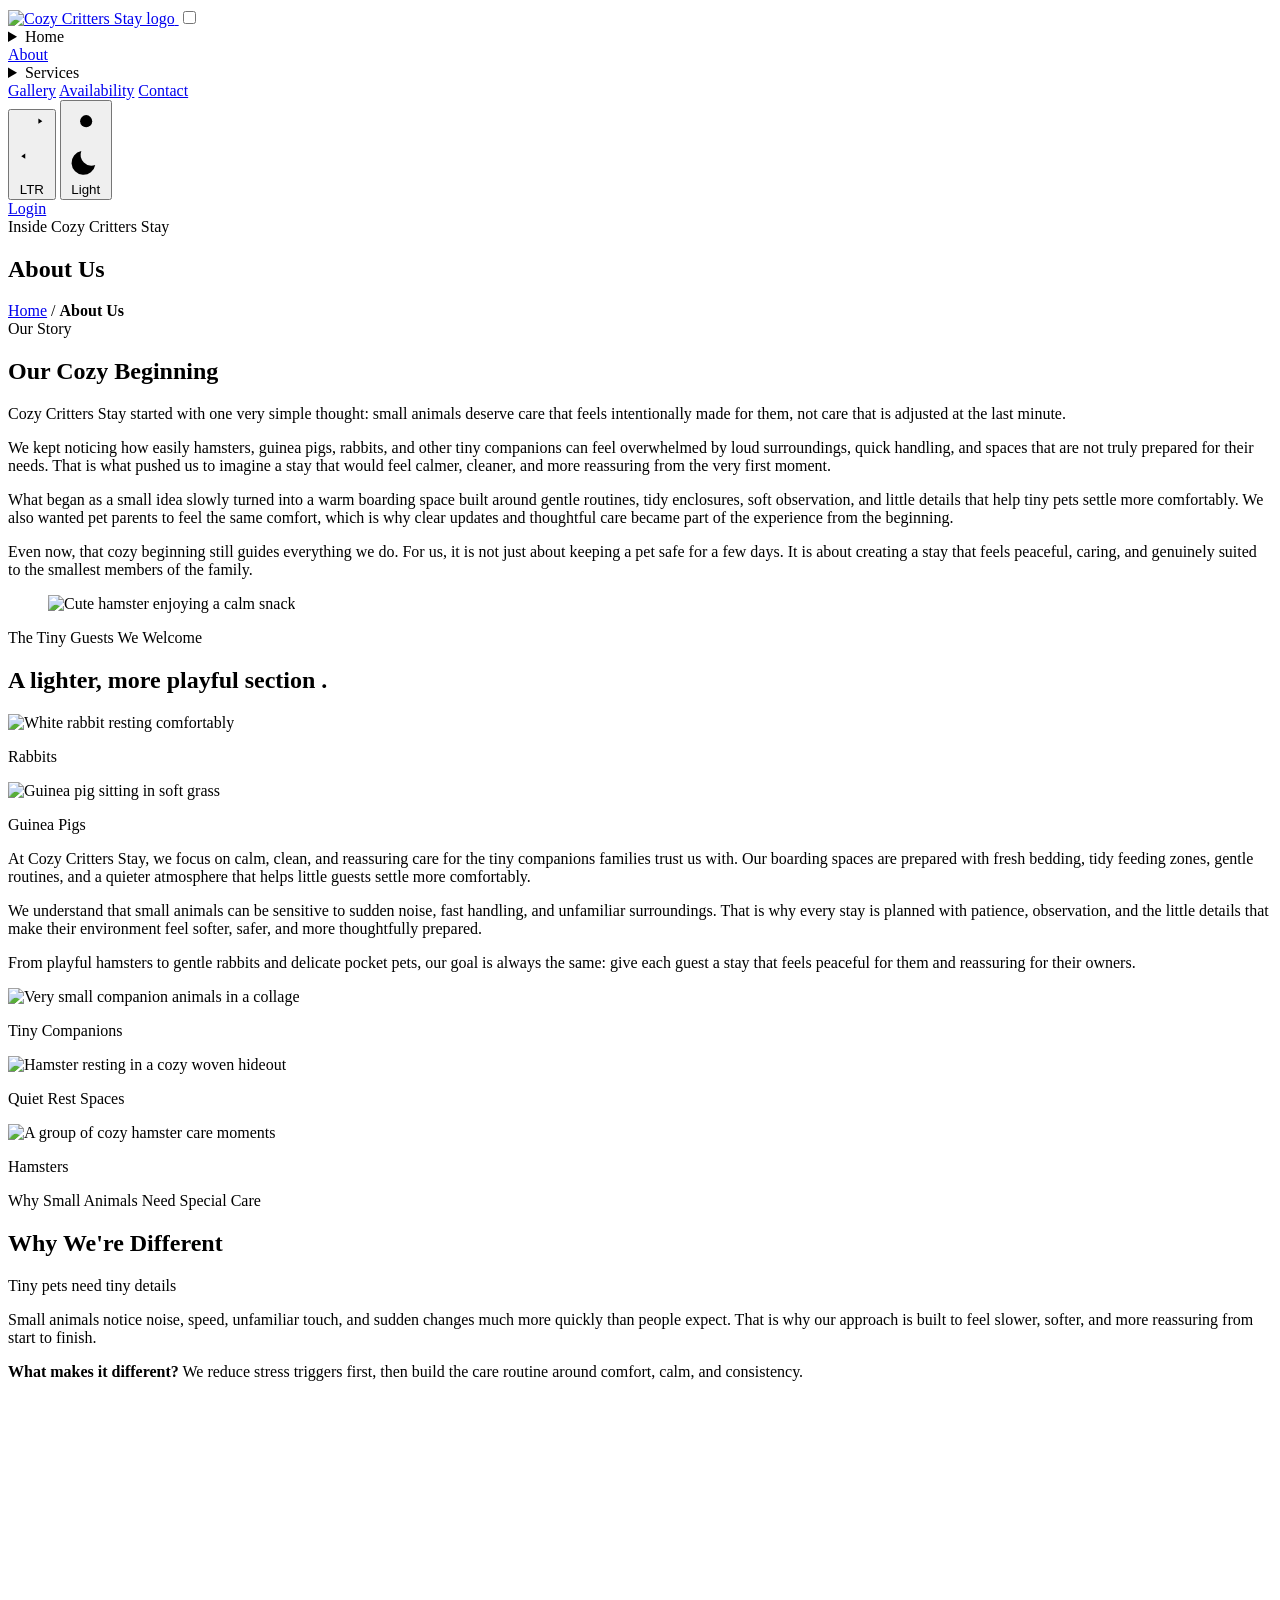
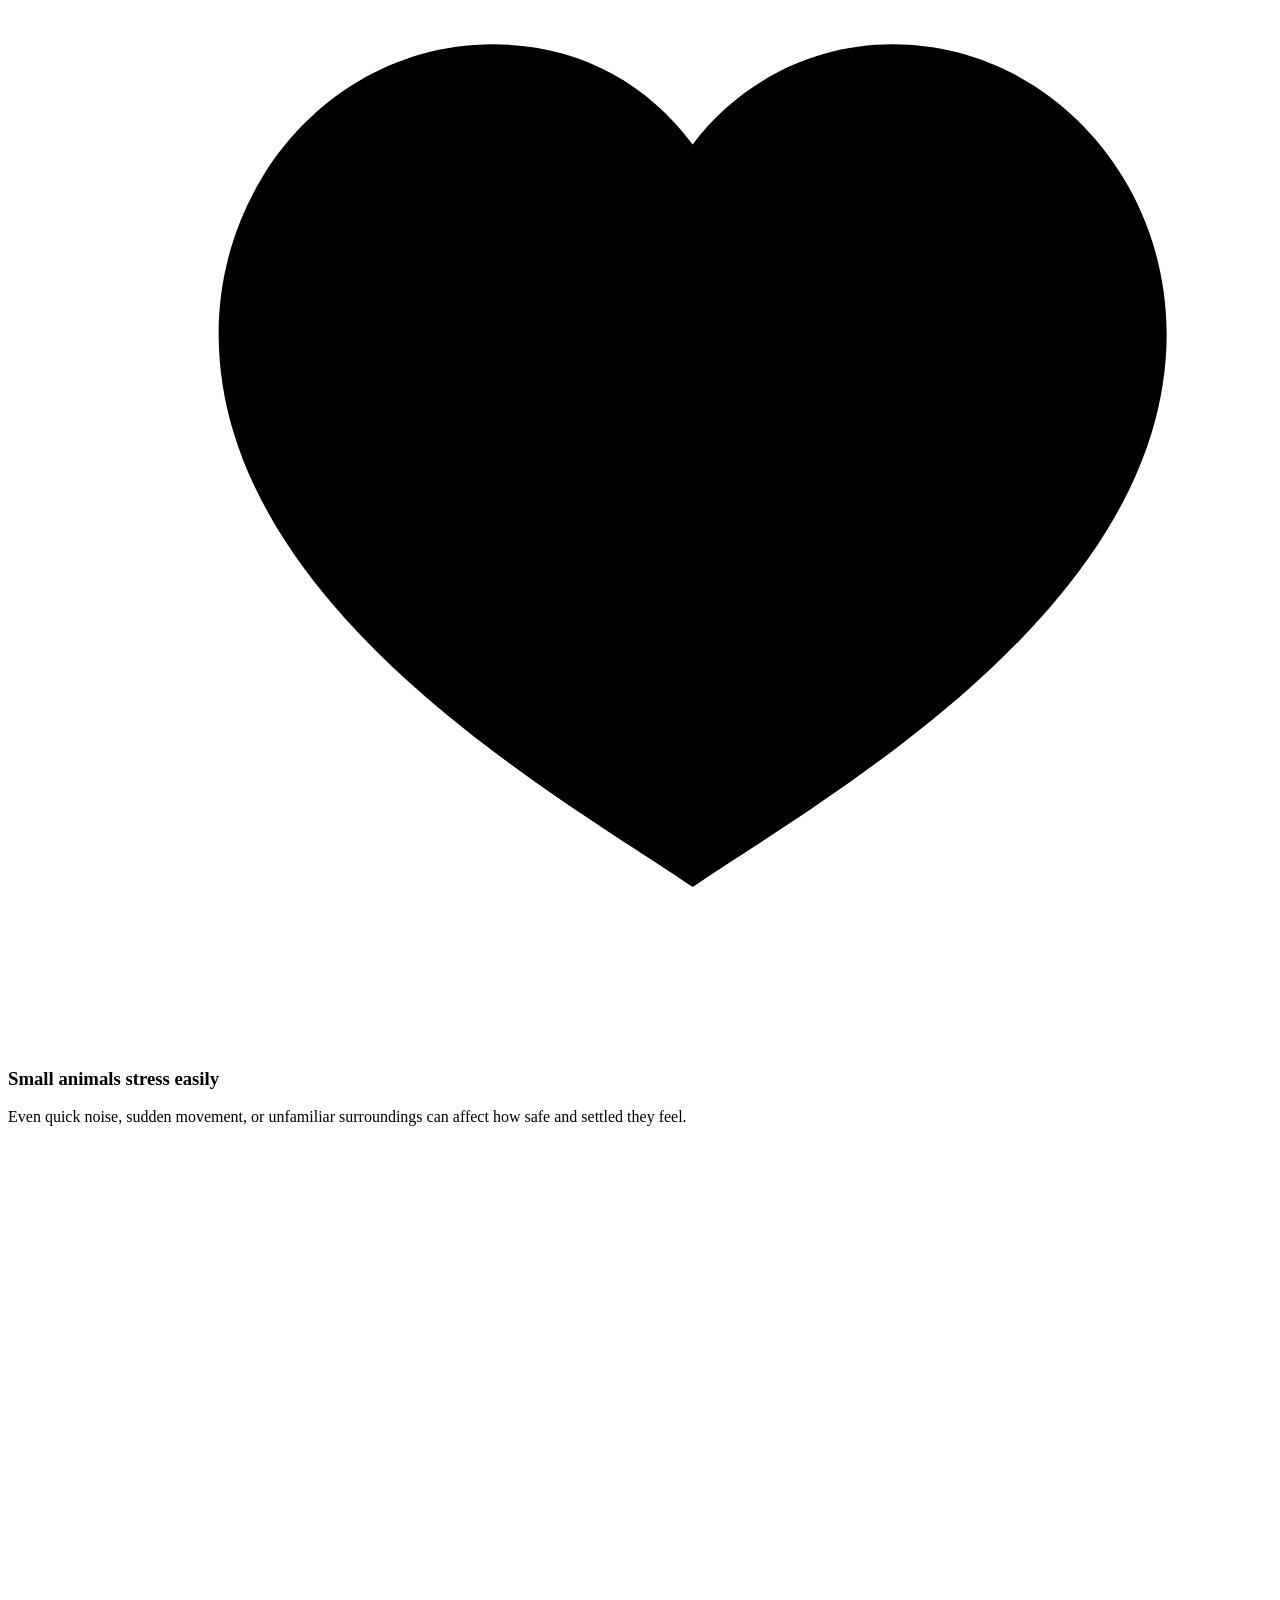
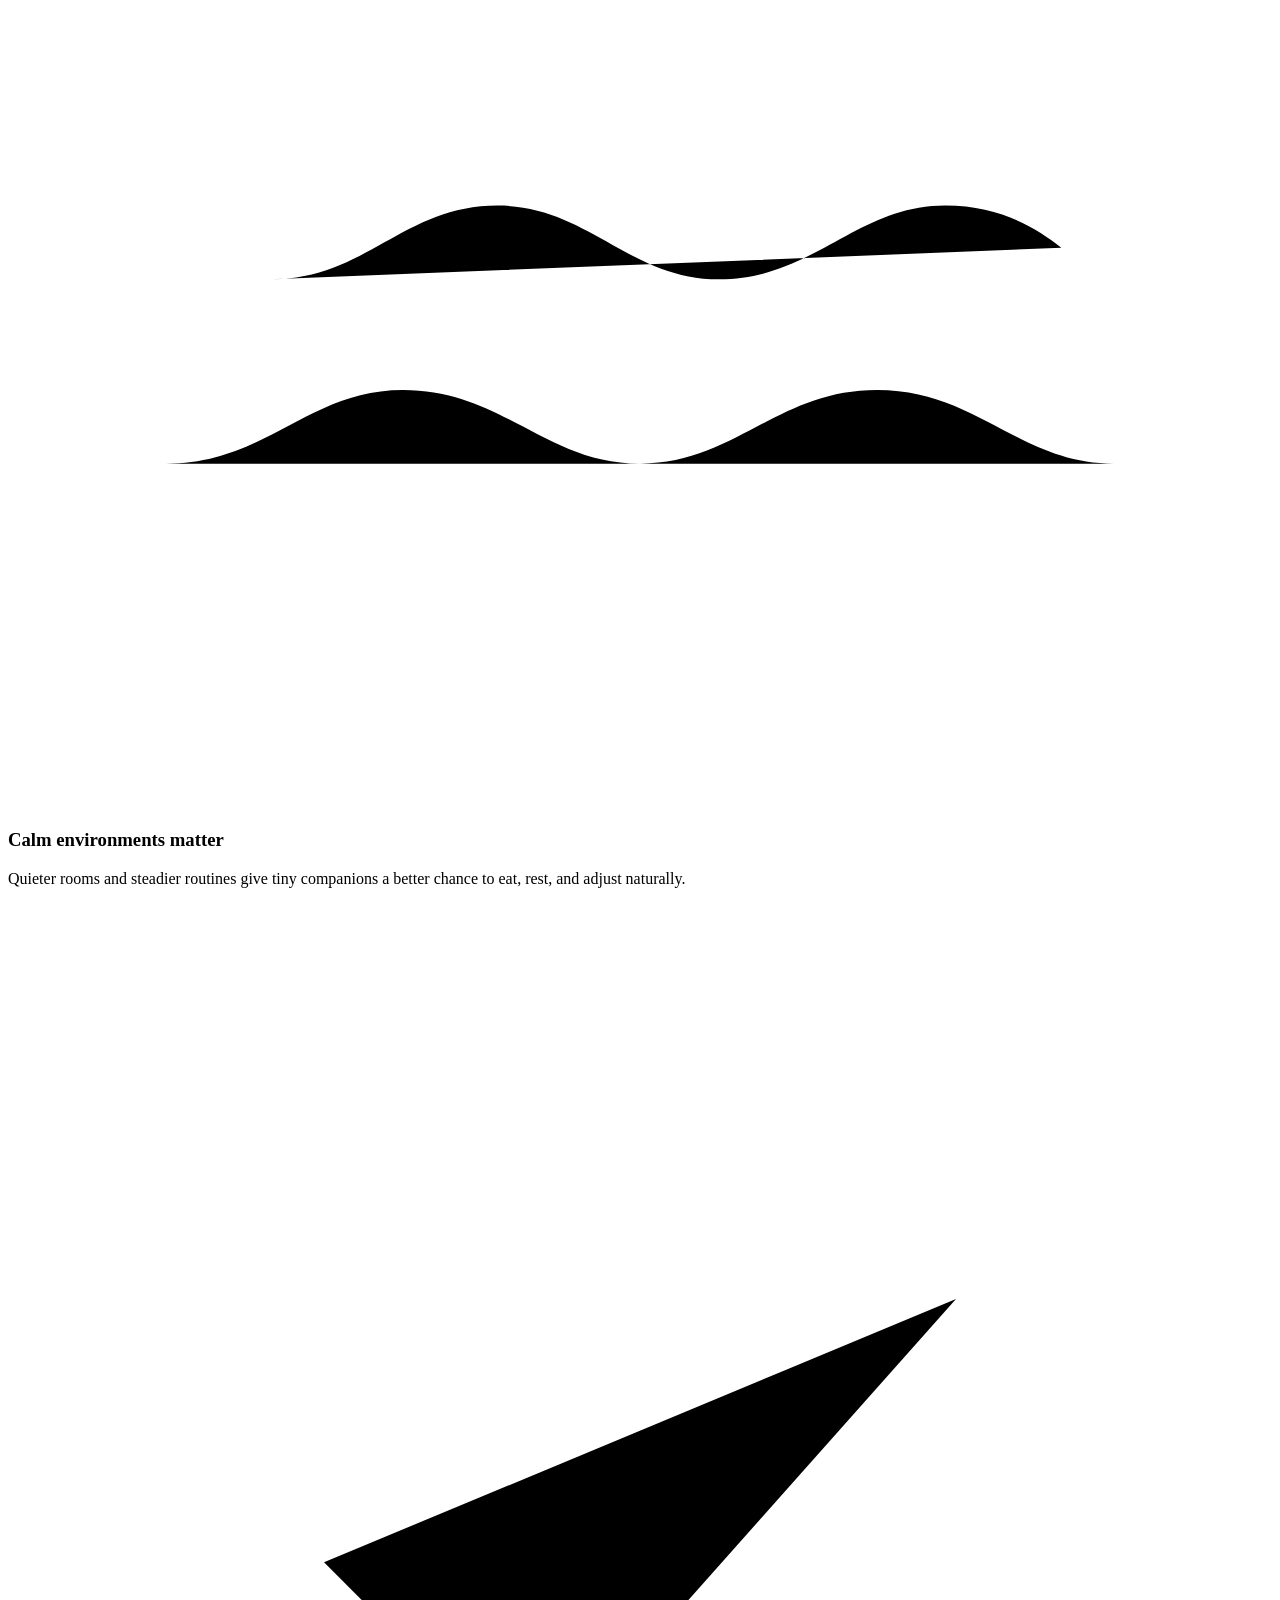
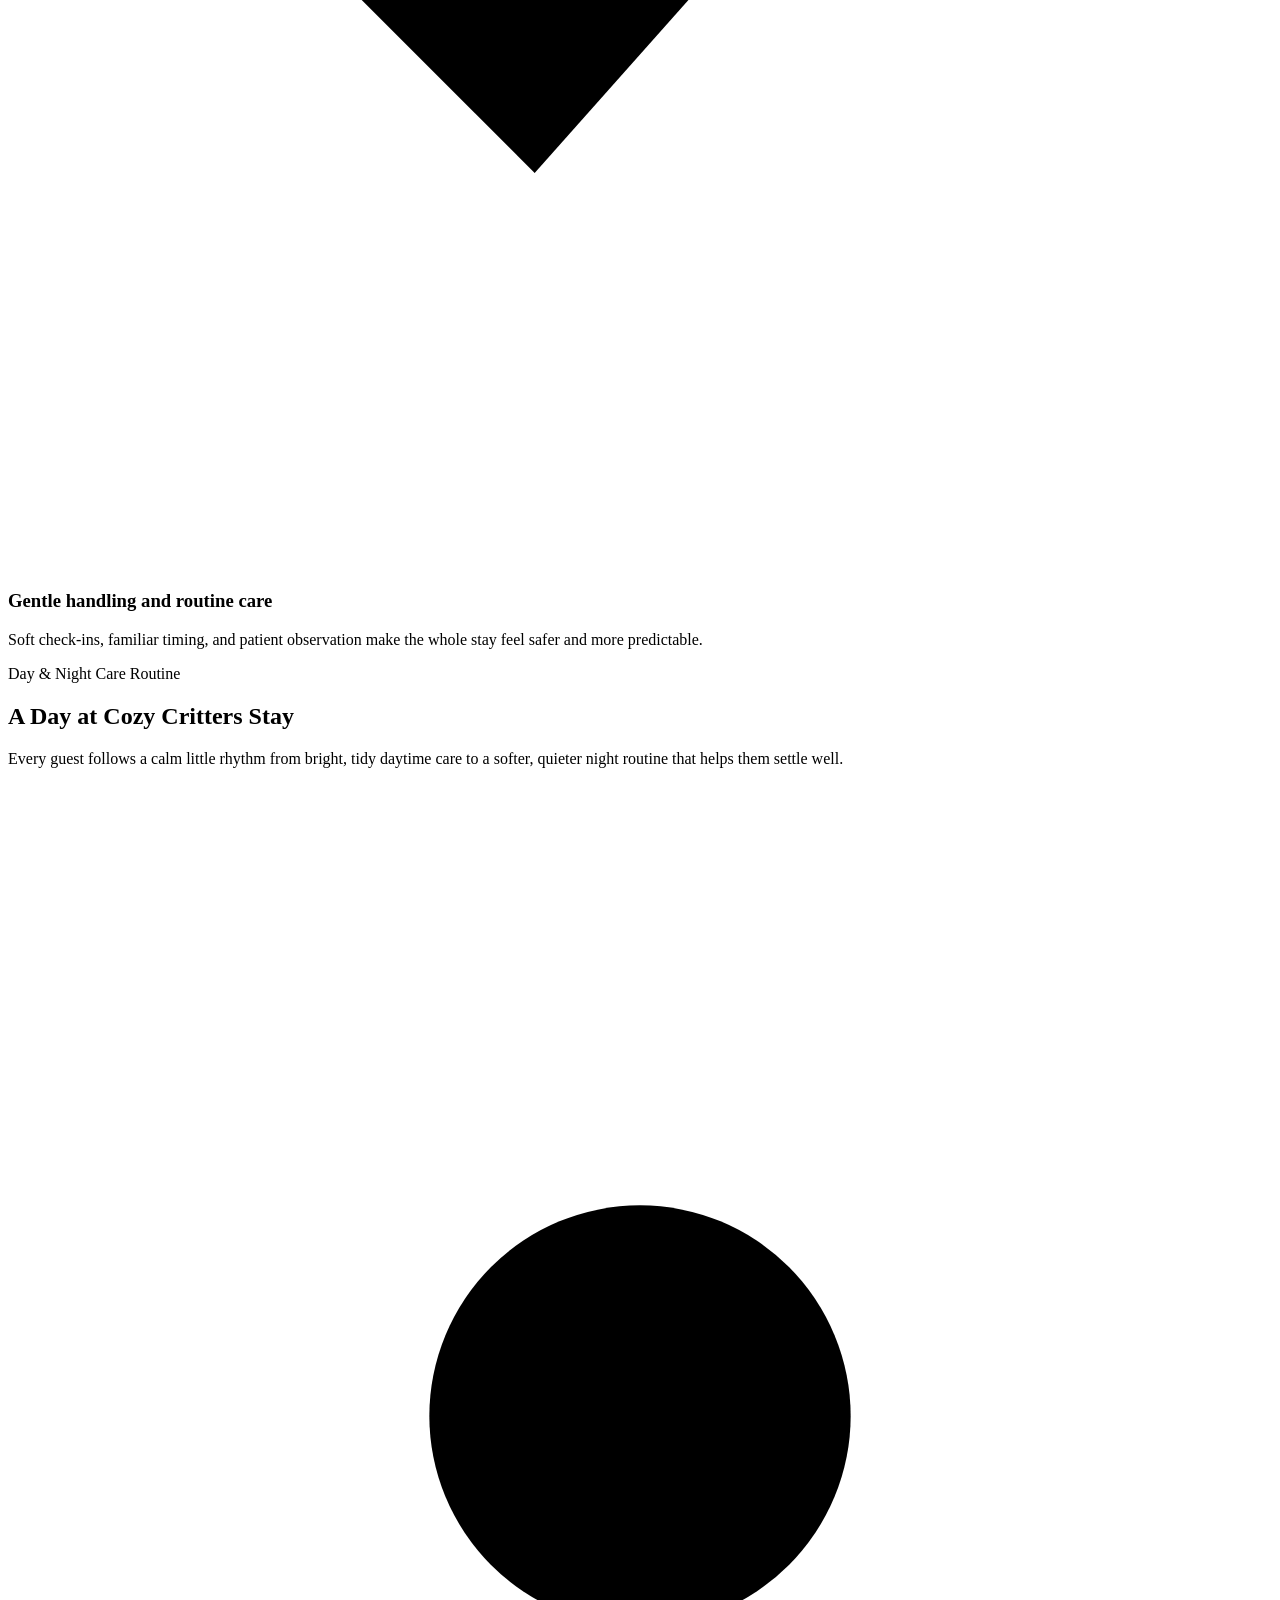
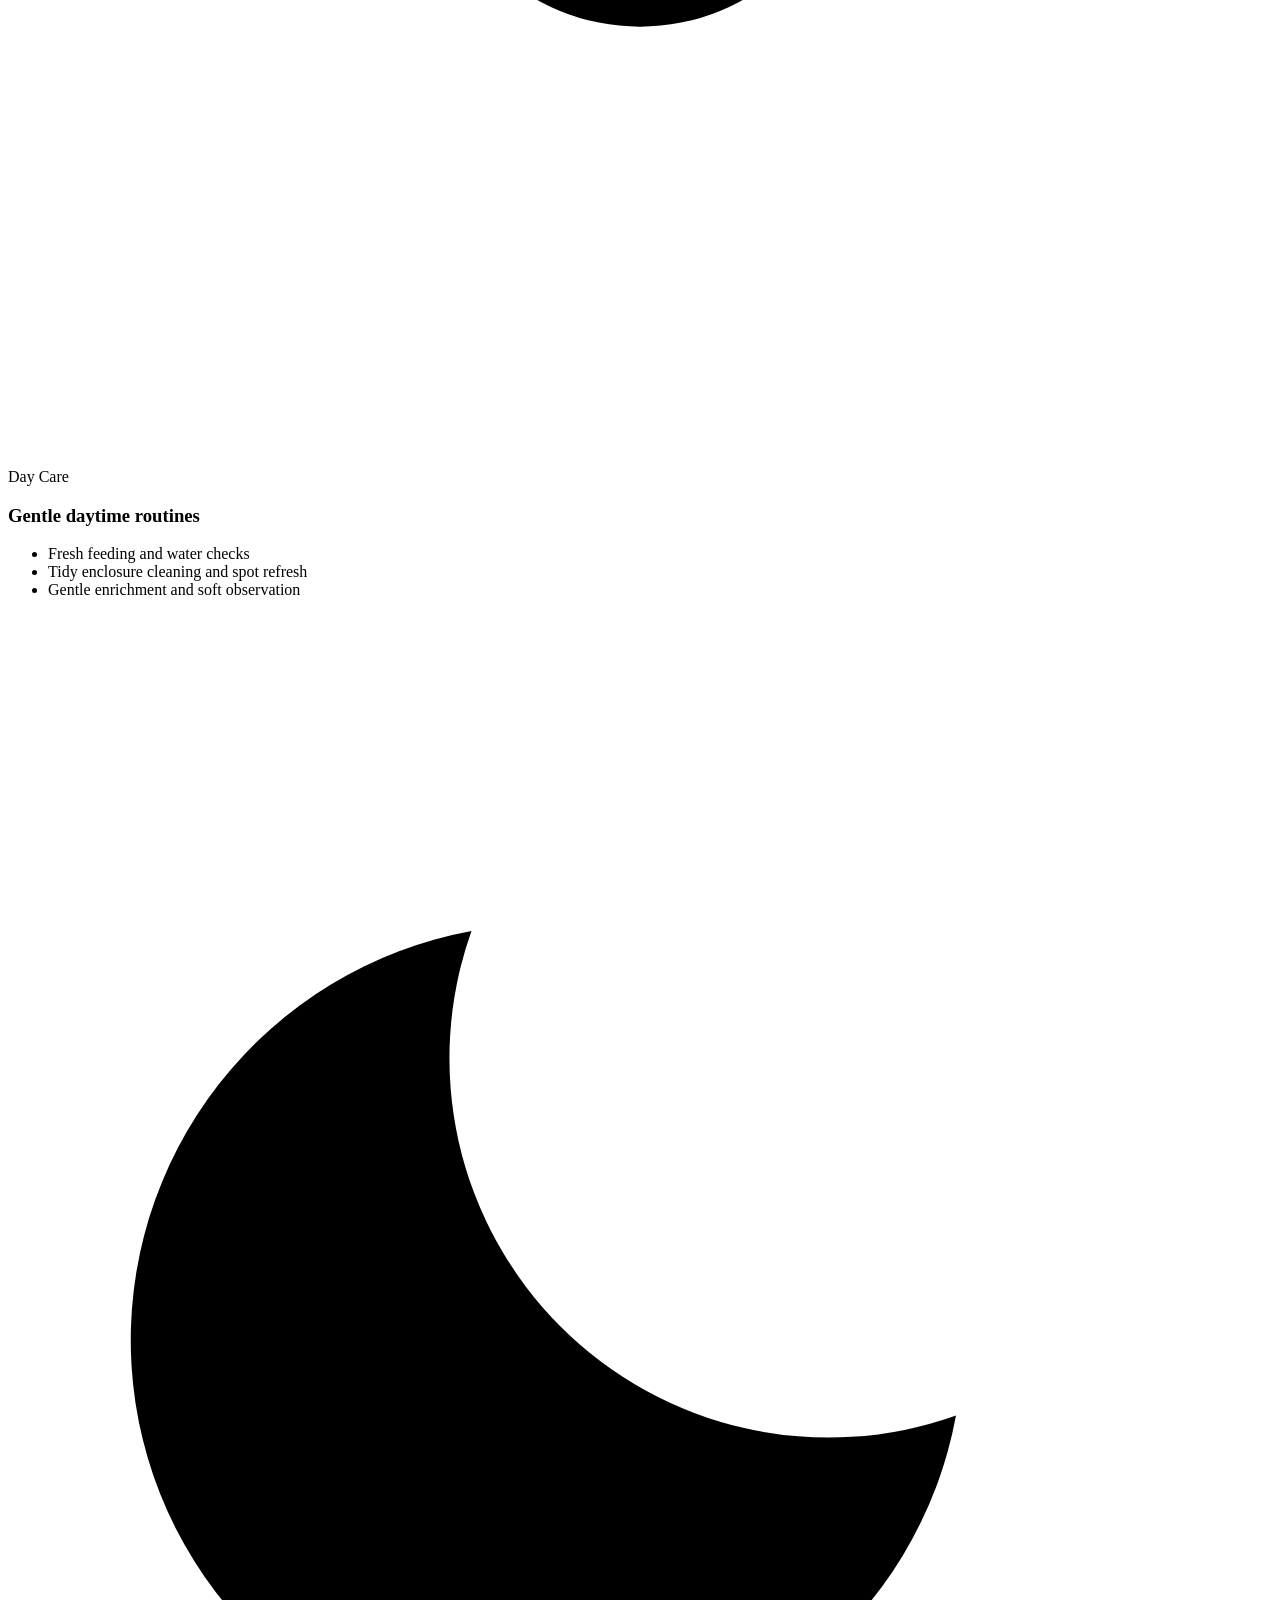
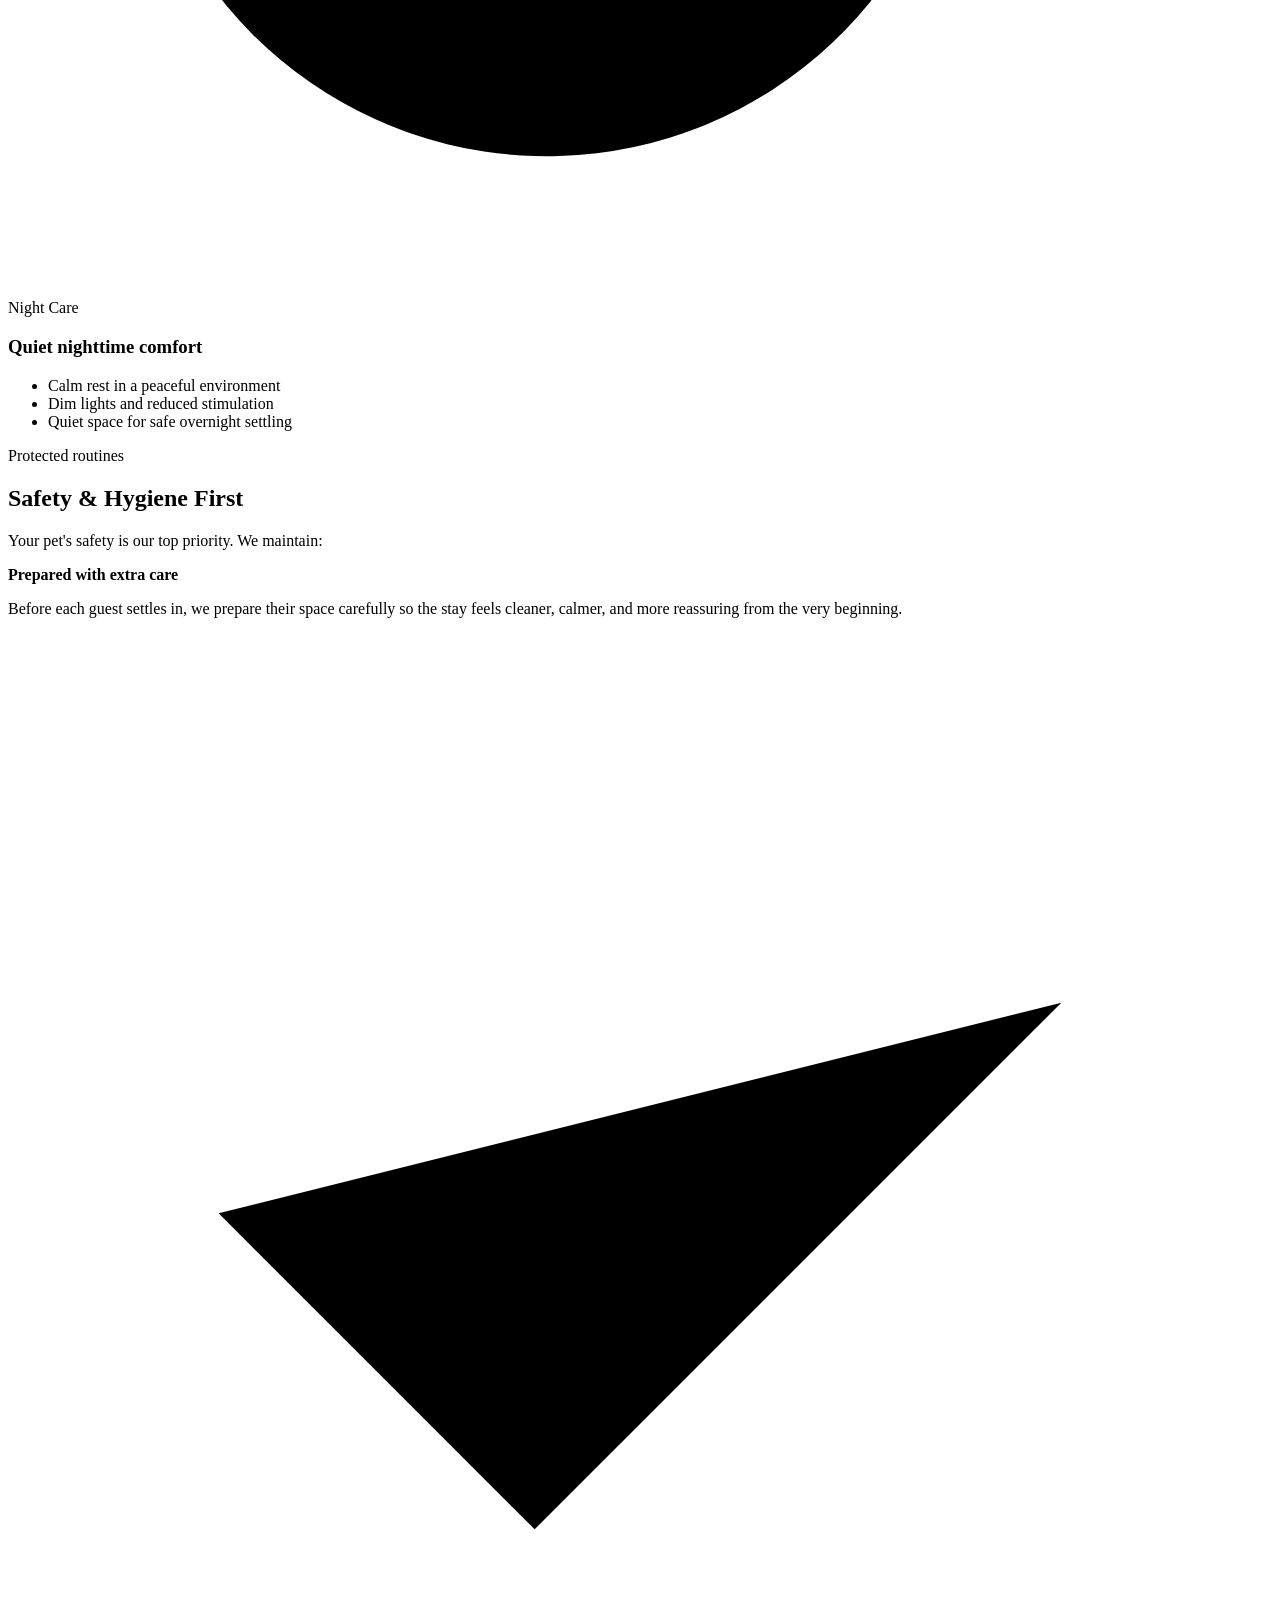
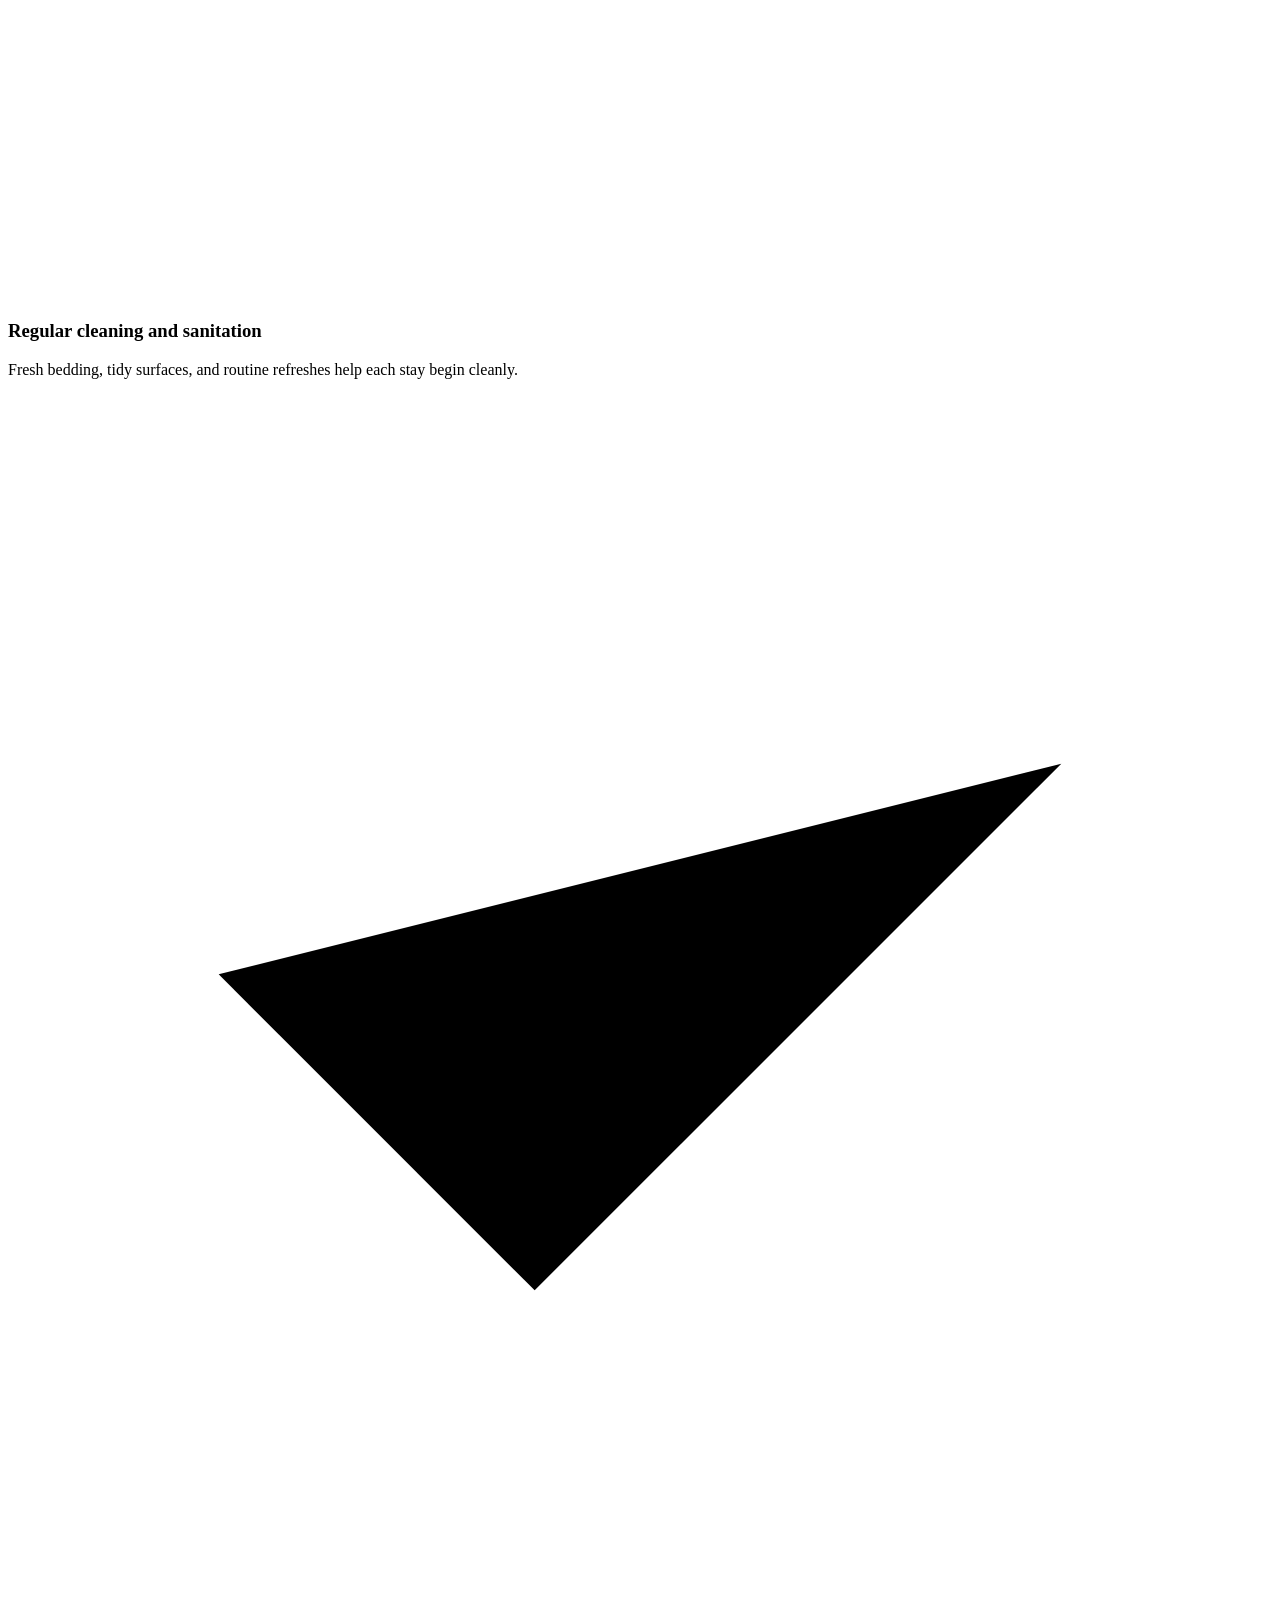
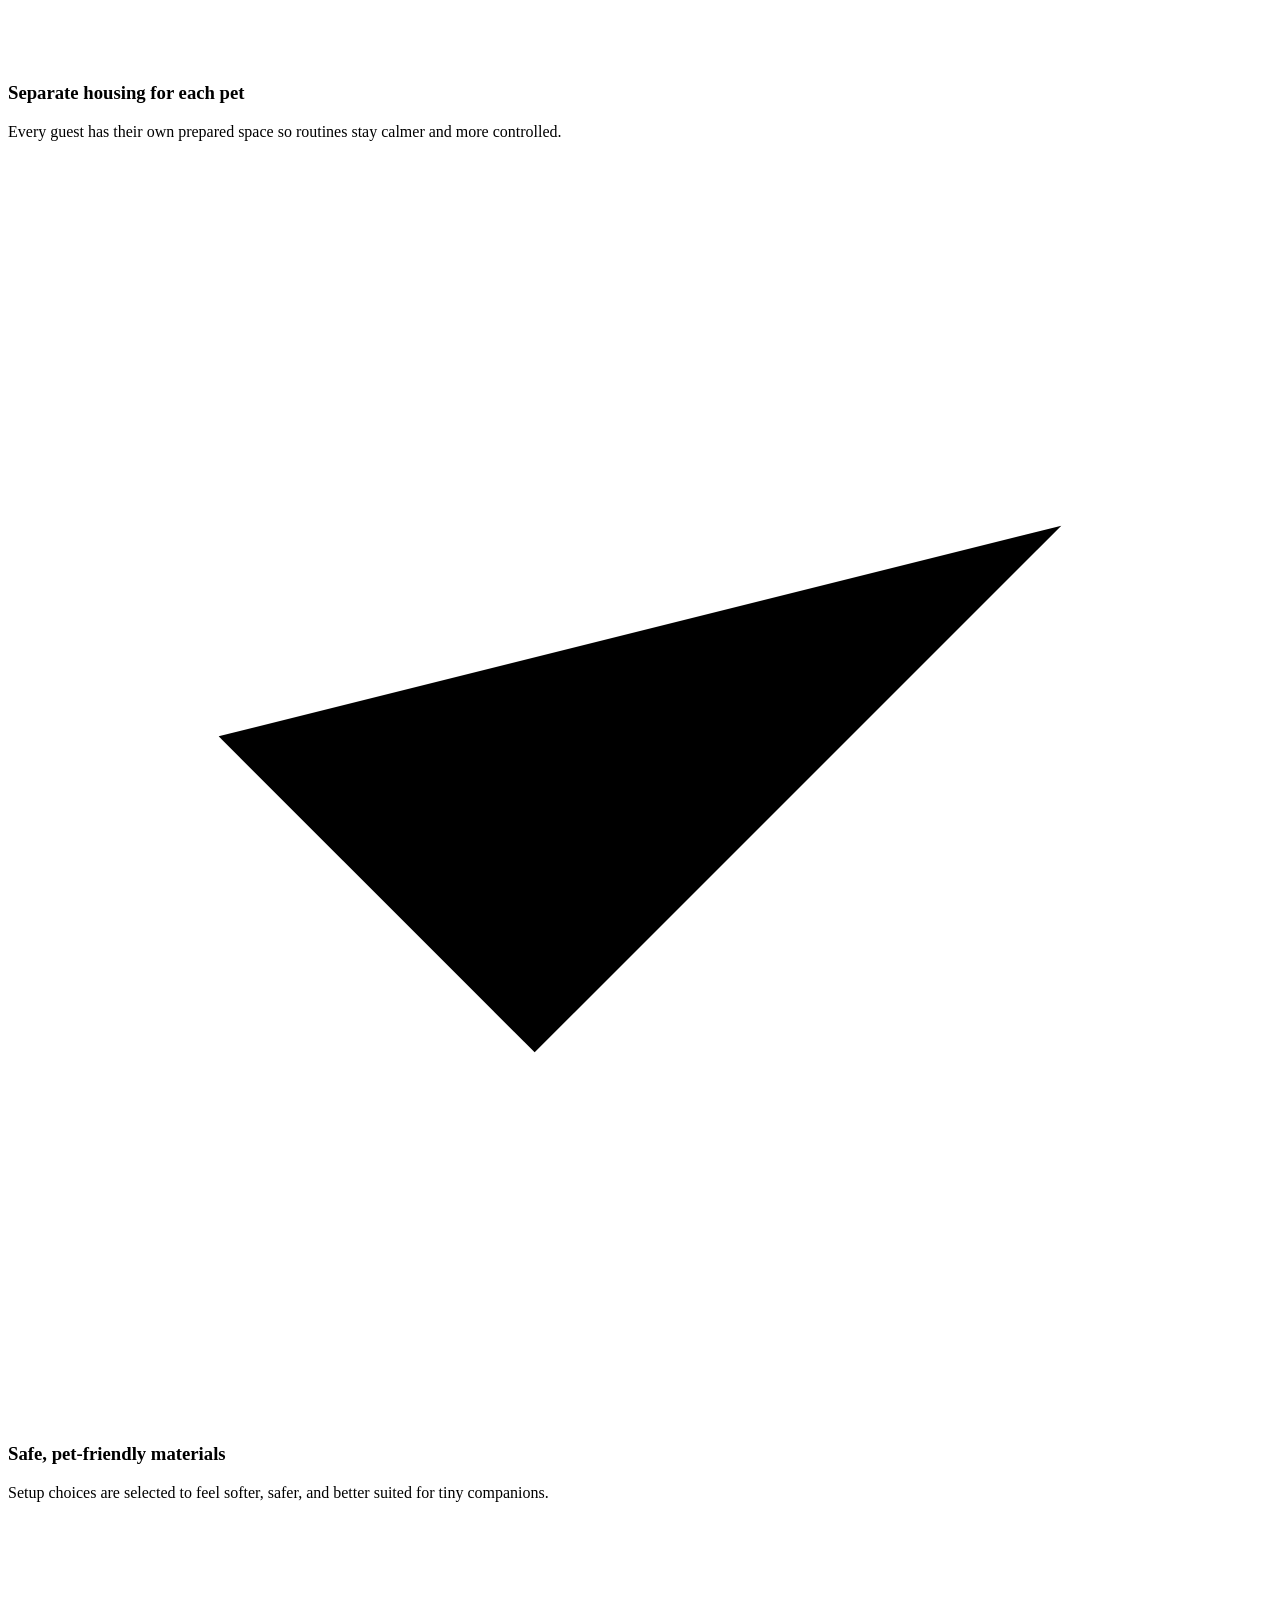
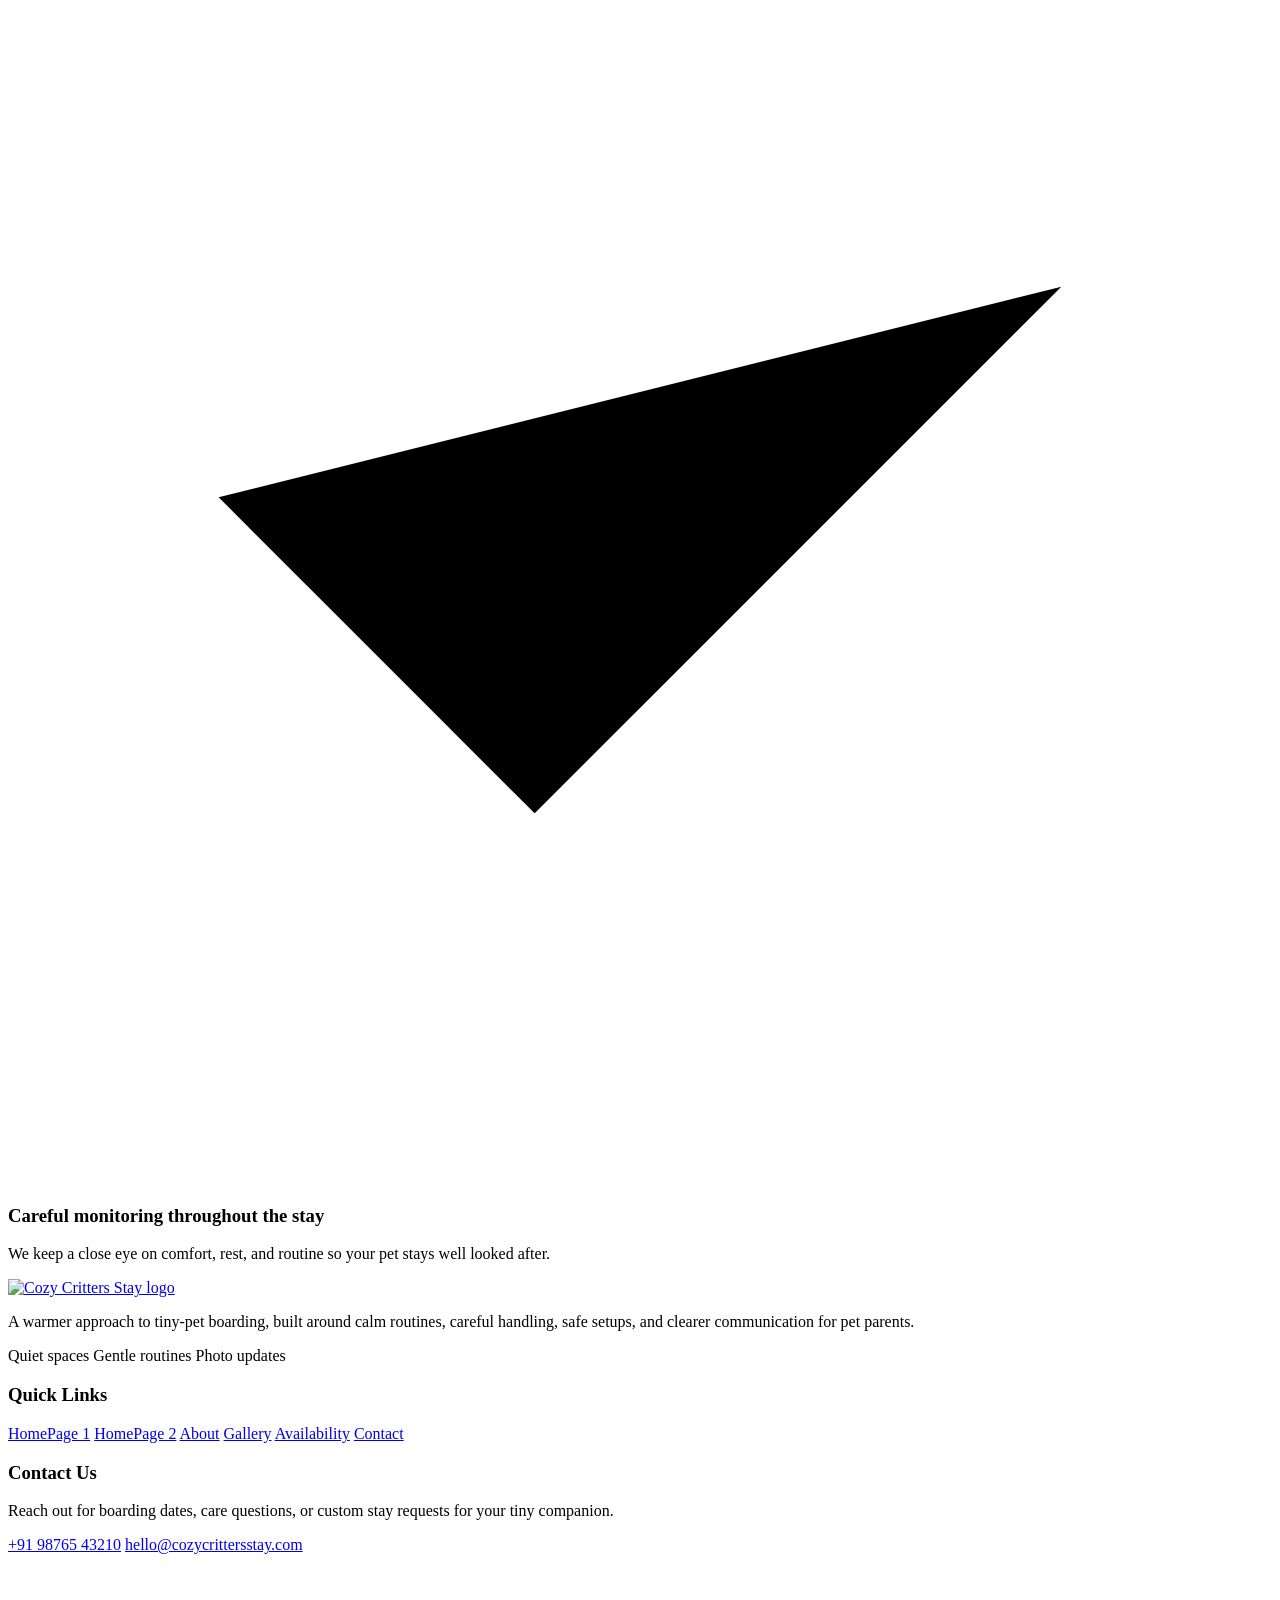
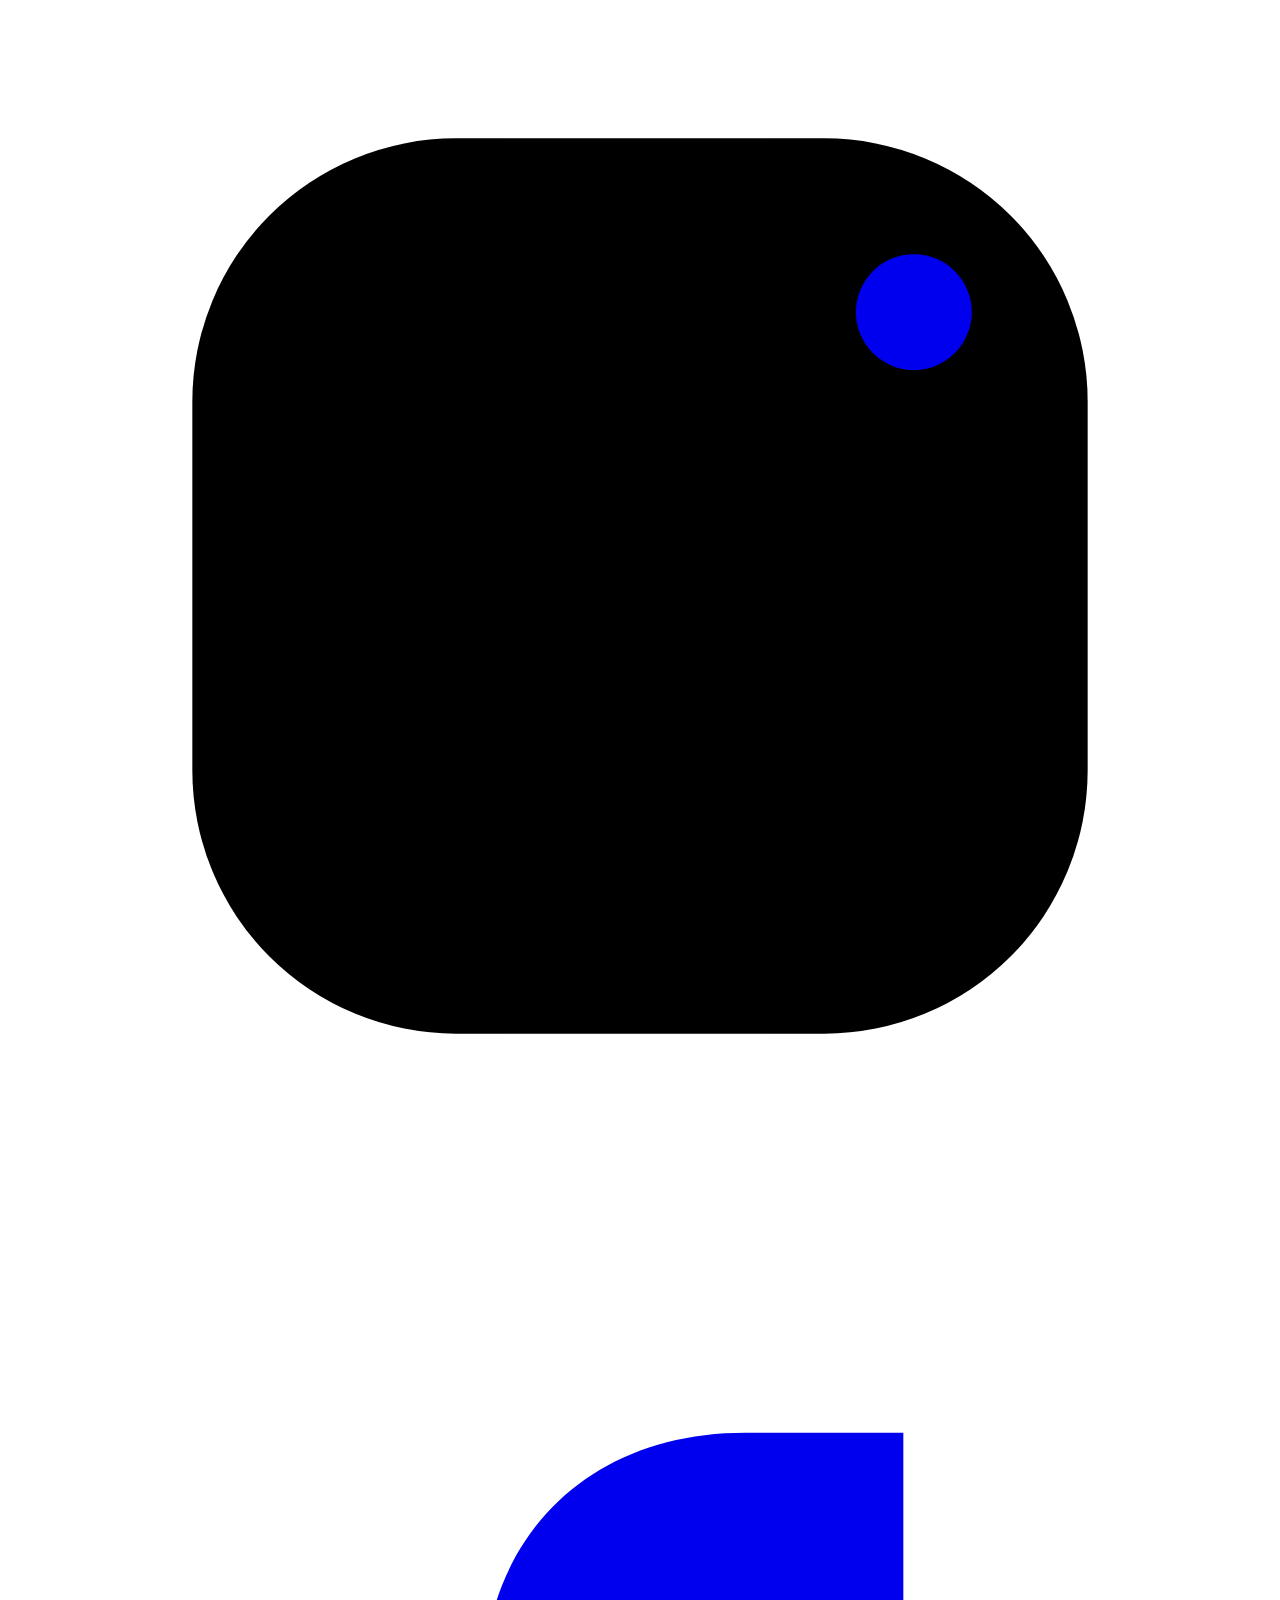
==== about.html @ 06bfa4cb "Add files via upload" ====
<!DOCTYPE html>
<html lang="en" dir="ltr">
<head>
  <meta charset="UTF-8">
  <meta name="viewport" content="width=device-width, initial-scale=1.0">
  <title>Cozy Critters Stay | About Us</title>
  <meta
    name="description"
    content="Learn the story, care philosophy, routines, and gentle standards behind Cozy Critters Stay for hamsters and small animals."
  >
  <link rel="preconnect" href="https://fonts.googleapis.com">
  <link rel="preconnect" href="https://fonts.gstatic.com" crossorigin>
  <link
    href="https://fonts.googleapis.com/css2?family=Fredoka:wght@400;500;600&family=DM+Serif+Display:ital@0;1&display=swap"
    rel="stylesheet"
  >
  <script src="js/mode-bootstrap.js"></script>
  <link rel="stylesheet" href="css/style.css">
  <link rel="icon" type="image/png" href="image/logo.png">
  <link rel="apple-touch-icon" href="image/logo.png">
</head>
<body class="about-page">
  <header class="hero-shell about-shell" id="about-top">
    <nav class="navbar">
      <a class="brand" href="index.html" aria-label="Cozy Critters Stay home">
        <span class="brand-mark">
          <img src="image/logo.png" alt="Cozy Critters Stay logo">
        </span>
        <span class="brand-copy"></span>
      </a>

      <input type="checkbox" id="menu-toggle" class="menu-toggle">
      <label for="menu-toggle" class="menu-button" aria-label="Open navigation menu">
        <span></span>
        <span></span>
        <span></span>
      </label>

      <div class="nav-links">
        <div class="nav-main">
          <details class="nav-dropdown">
            <summary>Home</summary>
            <div class="dropdown-menu">
              <a href="index.html">HomePage 1</a>
              <a href="home-2.html">HomePage 2</a>
            </div>
          </details>

          <a href="about.html" class="active" aria-current="page">About</a>
          <details class="nav-dropdown">
            <summary>Services</summary>
            <div class="dropdown-menu">
              <a href="suites.html">Suites</a>
              <a href="boarding-services.html#boarding-services">Boarding Services</a>
              <a href="daily-care.html">Daily Care</a>
              <a href="feeding-cleaning.html">Feeding &amp; Cleaning</a>
            </div>
          </details>
          <a href="gallery.html">Gallery</a>
          <a href="avalabilty.html">Availability</a>
          <a href="contact.html">Contact</a>
        </div>

        <div class="nav-tools">
          <div class="nav-preferences" aria-label="Display settings">
            <button class="nav-mode-button" type="button" data-mode-toggle="dir" aria-pressed="false">
              <span class="nav-mode-icon nav-mode-icon--default" aria-hidden="true">
                <svg viewBox="0 0 24 24" focusable="false">
                  <path d="M4 7h10"></path>
                  <path d="M4 12h7"></path>
                  <path d="M4 17h14"></path>
                  <path d="M17 5l3 2-3 2"></path>
                </svg>
              </span>
              <span class="nav-mode-icon nav-mode-icon--active" aria-hidden="true">
                <svg viewBox="0 0 24 24" focusable="false">
                  <path d="M10 7h10"></path>
                  <path d="M13 12h7"></path>
                  <path d="M6 17h14"></path>
                  <path d="M7 5L4 7l3 2"></path>
                </svg>
              </span>
              <span class="sr-only nav-mode-value">LTR</span>
            </button>
            <button class="nav-mode-button" type="button" data-mode-toggle="theme" aria-pressed="false">
              <span class="nav-mode-icon nav-mode-icon--default" aria-hidden="true">
                <svg viewBox="0 0 24 24" focusable="false">
                  <circle cx="12" cy="12" r="4"></circle>
                  <path d="M12 2.5v2.5"></path>
                  <path d="M12 19v2.5"></path>
                  <path d="M4.9 4.9l1.8 1.8"></path>
                  <path d="M17.3 17.3l1.8 1.8"></path>
                  <path d="M2.5 12H5"></path>
                  <path d="M19 12h2.5"></path>
                  <path d="M4.9 19.1l1.8-1.8"></path>
                  <path d="M17.3 6.7l1.8-1.8"></path>
                </svg>
              </span>
              <span class="nav-mode-icon nav-mode-icon--active" aria-hidden="true">
                <svg viewBox="0 0 24 24" focusable="false">
                  <path fill="currentColor" stroke="none" d="M18 15.2A7.2 7.2 0 0 1 8.8 6a7.9 7.9 0 1 0 9.2 9.2Z"></path>
                </svg>
              </span>
              <span class="sr-only nav-mode-value">Light</span>
            </button>
          </div>
          <div class="nav-cta">
            <a class="nav-pill nav-login" href="login.html">Login</a>
          </div>
        </div>
      </div>
    </nav>

    <section class="about-page-banner" aria-label="About page banner">
      <div class="about-page-banner__content" data-reveal="up">
        <span class="about-page-banner__kicker">Inside Cozy Critters Stay</span>
        <h1>About Us</h1>
        <div class="about-page-banner__crumbs" aria-label="Breadcrumb">
          <a href="index.html">Home</a>
          <span>/</span>
          <strong>About Us</strong>
        </div>
      </div>
    </section>
  </header>

  <main class="home-main about-main">
    <section class="about-story-feature section-shell" id="our-story">
      <div class="about-story-feature__copy" data-reveal="right">
        <span class="section-eyebrow">Our Story</span>
        <h2>Our Cozy Beginning</h2>
        <p>
          Cozy Critters Stay started with one very simple thought: small animals deserve care that feels
          intentionally made for them, not care that is adjusted at the last minute.
        </p>
        <p>
          We kept noticing how easily hamsters, guinea pigs, rabbits, and other tiny companions can feel
          overwhelmed by loud surroundings, quick handling, and spaces that are not truly prepared for their needs.
          That is what pushed us to imagine a stay that would feel calmer, cleaner, and more reassuring from the
          very first moment.
        </p>
        <p>
          What began as a small idea slowly turned into a warm boarding space built around gentle routines,
          tidy enclosures, soft observation, and little details that help tiny pets settle more comfortably.
          We also wanted pet parents to feel the same comfort, which is why clear updates and thoughtful care
          became part of the experience from the beginning.
        </p>
        <p>
          Even now, that cozy beginning still guides everything we do. For us, it is not just about keeping
          a pet safe for a few days. It is about creating a stay that feels peaceful, caring, and genuinely
          suited to the smallest members of the family.
        </p>
      </div>

      <figure class="about-story-feature__visual" data-reveal="left">
        <img src="image/f1.jpg" alt="Cute hamster enjoying a calm snack">
      </figure>
    </section>

    <section class="about-pet-canvas section-shell" id="who-we-welcome">
      <div class="about-pet-canvas__head" data-reveal="up">
        <span class="section-eyebrow">The Tiny Guests We Welcome</span>
        <h2>A lighter, more playful section .</h2>
      </div>

      <div class="about-pet-canvas__stage">
        <article class="about-pet-float about-pet-float--rabbit" data-reveal="right">
          <img src="image/b7.jpg" alt="White rabbit resting comfortably">
          <p>Rabbits</p>
        </article>

        <article class="about-pet-float about-pet-float--guinea" data-reveal="left" style="--reveal-delay: 0.05s;">
          <img src="image/b6.jpg" alt="Guinea pig sitting in soft grass">
          <p>Guinea Pigs</p>
        </article>

        <div class="about-pet-canvas__story" data-reveal="up" style="--reveal-delay: 0.08s;">
          <p>
            At Cozy Critters Stay, we focus on calm, clean, and reassuring care for the tiny companions
            families trust us with. Our boarding spaces are prepared with fresh bedding, tidy feeding zones,
            gentle routines, and a quieter atmosphere that helps little guests settle more comfortably.
          </p>
          <p>
            We understand that small animals can be sensitive to sudden noise, fast handling, and unfamiliar
            surroundings. That is why every stay is planned with patience, observation, and the little details
            that make their environment feel softer, safer, and more thoughtfully prepared.
          </p>
          <p>
            From playful hamsters to gentle rabbits and delicate pocket pets, our goal is always the same:
            give each guest a stay that feels peaceful for them and reassuring for their owners.
          </p>
        </div>

        <article class="about-pet-float about-pet-float--tiny" data-reveal="right" style="--reveal-delay: 0.12s;">
          <img src="image/b8.jpg" alt="Very small companion animals in a collage">
          <p>Tiny Companions</p>
        </article>

        <article class="about-pet-float about-pet-float--sleepy" data-reveal="left" style="--reveal-delay: 0.16s;">
          <img src="image/b4.png" alt="Hamster resting in a cozy woven hideout">
          <p>Quiet Rest Spaces</p>
        </article>

        <article class="about-pet-strip" data-reveal="up" style="--reveal-delay: 0.2s;">
          <img src="image/g1.jpg" alt="A group of cozy hamster care moments">
          <p>Hamsters</p>
        </article>
      </div>
    </section>

    <section class="about-difference-studio section-shell" id="why-different">
      <div class="about-difference-studio__intro" data-reveal="up">
        <span class="section-eyebrow">Why Small Animals Need Special Care</span>
        <h2>Why We&apos;re Different</h2>
      </div>

      <div class="about-difference-studio__layout">
        <article class="about-difference-lead" data-reveal="right">
          <span class="about-difference-lead__tag">Tiny pets need tiny details</span>
          <p>
            Small animals notice noise, speed, unfamiliar touch, and sudden changes much more quickly than people expect.
            That is why our approach is built to feel slower, softer, and more reassuring from start to finish.
          </p>
          <div class="about-difference-lead__note">
            <strong>What makes it different?</strong>
            <span>We reduce stress triggers first, then build the care routine around comfort, calm, and consistency.</span>
          </div>
        </article>

        <div class="about-difference-stack">
          <article class="about-difference-row" data-reveal="left">
            <span class="about-difference-row__icon" aria-hidden="true">
              <svg viewBox="0 0 24 24" focusable="false">
                <path d="M4 10.5C4 7.5 6.3 5 9.2 5c1.6 0 2.9.7 3.8 1.9C13.9 5.7 15.3 5 16.8 5 19.7 5 22 7.5 22 10.5c0 5.2-6.5 8.8-9 10.5-2.5-1.7-9-5.3-9-10.5Z"></path>
              </svg>
            </span>
            <div>
              <h3>Small animals stress easily</h3>
              <p>Even quick noise, sudden movement, or unfamiliar surroundings can affect how safe and settled they feel.</p>
            </div>
          </article>

          <article class="about-difference-row" data-reveal="left" style="--reveal-delay: 0.08s;">
            <span class="about-difference-row__icon" aria-hidden="true">
              <svg viewBox="0 0 24 24" focusable="false">
                <path d="M5 14c1.8 0 2.5-1.4 4.3-1.4 1.7 0 2.5 1.4 4.2 1.4 1.8 0 2.6-1.4 4.3-1.4 1 0 1.7.4 2.2.8"></path>
                <path d="M3 17.5c1.9 0 2.7-1.4 4.5-1.4 1.9 0 2.7 1.4 4.5 1.4s2.6-1.4 4.5-1.4 2.7 1.4 4.5 1.4"></path>
                <path d="M12 4v4"></path>
              </svg>
            </span>
            <div>
              <h3>Calm environments matter</h3>
              <p>Quieter rooms and steadier routines give tiny companions a better chance to eat, rest, and adjust naturally.</p>
            </div>
          </article>

          <article class="about-difference-row" data-reveal="left" style="--reveal-delay: 0.16s;">
            <span class="about-difference-row__icon" aria-hidden="true">
              <svg viewBox="0 0 24 24" focusable="false">
                <path d="M6 12.5 10 16.5 18 7.5"></path>
                <path d="M7 4.5h10"></path>
                <path d="M7 20h10"></path>
              </svg>
            </span>
            <div>
              <h3>Gentle handling and routine care</h3>
              <p>Soft check-ins, familiar timing, and patient observation make the whole stay feel safer and more predictable.</p>
            </div>
          </article>
        </div>
      </div>
    </section>

    <section class="about-care-routine section-shell" id="care-routine">
      <div class="about-care-routine__head section-heading" data-reveal="up">
        <span class="section-eyebrow">Day &amp; Night Care Routine</span>
        <h2>A Day at Cozy Critters Stay</h2>
        <p>
          Every guest follows a calm little rhythm from bright, tidy daytime care to a softer,
          quieter night routine that helps them settle well.
        </p>
      </div>

      <div class="about-care-routine__split" data-care-cycle>
        <article class="care-split-card care-split-card--day is-active" data-care-card tabindex="0" data-reveal="right">
          <div class="care-split-card__top">
            <span class="care-split-card__icon" aria-hidden="true">
              <svg viewBox="0 0 24 24" focusable="false">
                <circle cx="12" cy="12" r="4"></circle>
                <path d="M12 2.5v2.5"></path>
                <path d="M12 19v2.5"></path>
                <path d="M4.9 4.9l1.8 1.8"></path>
                <path d="M17.3 17.3l1.8 1.8"></path>
                <path d="M2.5 12H5"></path>
                <path d="M19 12h2.5"></path>
                <path d="M4.9 19.1l1.8-1.8"></path>
                <path d="M17.3 6.7l1.8-1.8"></path>
              </svg>
            </span>
            <div>
              <p class="care-split-card__eyebrow">Day Care</p>
              <h3>Gentle daytime routines</h3>
            </div>
          </div>

          <ul class="care-split-card__list">
            <li>Fresh feeding and water checks</li>
            <li>Tidy enclosure cleaning and spot refresh</li>
            <li>Gentle enrichment and soft observation</li>
          </ul>
        </article>

        <article class="care-split-card care-split-card--night" data-care-card tabindex="0" data-reveal="left" style="--reveal-delay: 0.08s;">
          <div class="care-split-card__top">
            <span class="care-split-card__icon" aria-hidden="true">
              <svg viewBox="0 0 24 24" focusable="false">
                <path d="M18 15.2A7.2 7.2 0 0 1 8.8 6a7.9 7.9 0 1 0 9.2 9.2Z"></path>
              </svg>
            </span>
            <div>
              <p class="care-split-card__eyebrow">Night Care</p>
              <h3>Quiet nighttime comfort</h3>
            </div>
          </div>

          <ul class="care-split-card__list">
            <li>Calm rest in a peaceful environment</li>
            <li>Dim lights and reduced stimulation</li>
            <li>Quiet space for safe overnight settling</li>
          </ul>
        </article>
      </div>
    </section>

    <section class="about-safety-priority section-shell" id="safety-first">
      <div class="about-safety-priority__panel">
        <div class="about-safety-priority__copy" data-reveal="right">
          <span class="section-eyebrow">Protected routines</span>
          <h2>Safety &amp; Hygiene First</h2>
          <p>Your pet's safety is our top priority. We maintain:</p>

          <div class="about-safety-priority__story">
            <strong>Prepared with extra care</strong>
            <p>
              Before each guest settles in, we prepare their space carefully so the stay feels
              cleaner, calmer, and more reassuring from the very beginning.
            </p>
          </div>

          
        </div>

        <div class="about-safety-priority__checks">
          <article class="safety-check-card" data-reveal="left">
            <span class="safety-check-card__icon" aria-hidden="true">
              <svg viewBox="0 0 24 24" focusable="false">
                <path d="M20 7 10 17l-6-6"></path>
              </svg>
            </span>
            <div>
              <h3>Regular cleaning and sanitation</h3>
              <p>Fresh bedding, tidy surfaces, and routine refreshes help each stay begin cleanly.</p>
            </div>
          </article>

          <article class="safety-check-card" data-reveal="left" style="--reveal-delay: 0.08s;">
            <span class="safety-check-card__icon" aria-hidden="true">
              <svg viewBox="0 0 24 24" focusable="false">
                <path d="M20 7 10 17l-6-6"></path>
              </svg>
            </span>
            <div>
              <h3>Separate housing for each pet</h3>
              <p>Every guest has their own prepared space so routines stay calmer and more controlled.</p>
            </div>
          </article>

          <article class="safety-check-card" data-reveal="left" style="--reveal-delay: 0.16s;">
            <span class="safety-check-card__icon" aria-hidden="true">
              <svg viewBox="0 0 24 24" focusable="false">
                <path d="M20 7 10 17l-6-6"></path>
              </svg>
            </span>
            <div>
              <h3>Safe, pet-friendly materials</h3>
              <p>Setup choices are selected to feel softer, safer, and better suited for tiny companions.</p>
            </div>
          </article>

          <article class="safety-check-card" data-reveal="left" style="--reveal-delay: 0.24s;">
            <span class="safety-check-card__icon" aria-hidden="true">
              <svg viewBox="0 0 24 24" focusable="false">
                <path d="M20 7 10 17l-6-6"></path>
              </svg>
            </span>
            <div>
              <h3>Careful monitoring throughout the stay</h3>
              <p>We keep a close eye on comfort, rest, and routine so your pet stays well looked after.</p>
            </div>
          </article>
        </div>
      </div>
    </section>
  </main>

  <footer class="site-footer" id="contact">
    <div class="footer-shell">
      <div class="footer-branding" data-reveal="up">
        <a class="footer-brand-head" href="index.html" aria-label="Go to home">
          <img src="image/logo.png" alt="Cozy Critters Stay logo">
          <div>
          
          </div>
        </a>
        <p>
          A warmer approach to tiny-pet boarding, built around calm routines, careful handling,
          safe setups, and clearer communication for pet parents.
        </p>
        <div class="footer-badges" aria-label="Service highlights">
          <span>Quiet spaces</span>
          <span>Gentle routines</span>
          <span>Photo updates</span>
        </div>
      </div>

      <div class="footer-links footer-quick" data-reveal="up" style="--reveal-delay: 0.08s;">
        <h3>Quick Links</h3>
        <a href="index.html">HomePage 1</a>
        <a href="home-2.html">HomePage 2</a>
        <a href="about.html" class="active" aria-current="page">About</a>
        <a href="gallery.html">Gallery</a>
        <a href="avalabilty.html">Availability</a>
        <a href="contact.html">Contact</a>
      </div>

      <div class="footer-links footer-contact" data-reveal="up" style="--reveal-delay: 0.16s;">
        <h3>Contact Us</h3>
        <p>Reach out for boarding dates, care questions, or custom stay requests for your tiny companion.</p>
        <a href="tel:+919876543210">+91 98765 43210</a>
        <a href="mailto:hello@cozycrittersstay.com">hello@cozycrittersstay.com</a>
        <div class="footer-socials" aria-label="Social media links">
          <a href="#" aria-label="Instagram">
            <svg viewBox="0 0 24 24" aria-hidden="true" focusable="false">
              <rect x="3.5" y="3.5" width="17" height="17" rx="5"></rect>
              <circle cx="12" cy="12" r="4"></circle>
              <circle cx="17.2" cy="6.8" r="1.1" fill="currentColor" stroke="none"></circle>
            </svg>
          </a>
          <a href="#" aria-label="Facebook">
            <svg viewBox="0 0 24 24" aria-hidden="true" focusable="false">
              <path fill="currentColor" stroke="none" d="M14 8h3V4h-3c-3 0-5 2-5 5v3H6v4h3v4h4v-4h3.2l.8-4H13V9c0-.7.3-1 1-1Z"></path>
            </svg>
          </a>
          <a href="#" aria-label="WhatsApp">
            <svg viewBox="0 0 24 24" aria-hidden="true" focusable="false">
              <path d="M12 4.2a7.8 7.8 0 0 0-6.8 11.7L4 20l4.3-1.1A7.8 7.8 0 1 0 12 4.2Z"></path>
              <path fill="currentColor" stroke="none" d="M9.4 8.7c-.2-.4-.4-.4-.6-.4h-.5c-.2 0-.5.1-.7.4-.2.3-.8.8-.8 1.9 0 1.1.8 2.2.9 2.3.1.1 1.6 2.6 4 3.5 2 .8 2.4.6 2.9.5.4-.1 1.3-.6 1.5-1.2.2-.6.2-1.1.1-1.2-.1-.1-.3-.2-.7-.4-.4-.2-1.3-.6-1.5-.6-.2-.1-.4-.1-.6.2-.2.3-.7.9-.8 1-.2.2-.3.2-.6.1-.3-.2-1.2-.4-2.2-1.4-.8-.7-1.3-1.6-1.5-1.9-.2-.3 0-.4.1-.6.1-.1.2-.3.4-.4.1-.2.2-.3.3-.5.1-.2 0-.4 0-.6-.1-.1-.6-1.4-.8-1.9Z"></path>
            </svg>
          </a>
        </div>
      </div>
    </div>

    <div class="footer-bottom">
      <p>&copy; 2026 Cozy Critters Stay. All rights reserved.</p>
    </div>
  </footer>

  <script src="js/header-modes.js"></script>
</body>
</html>
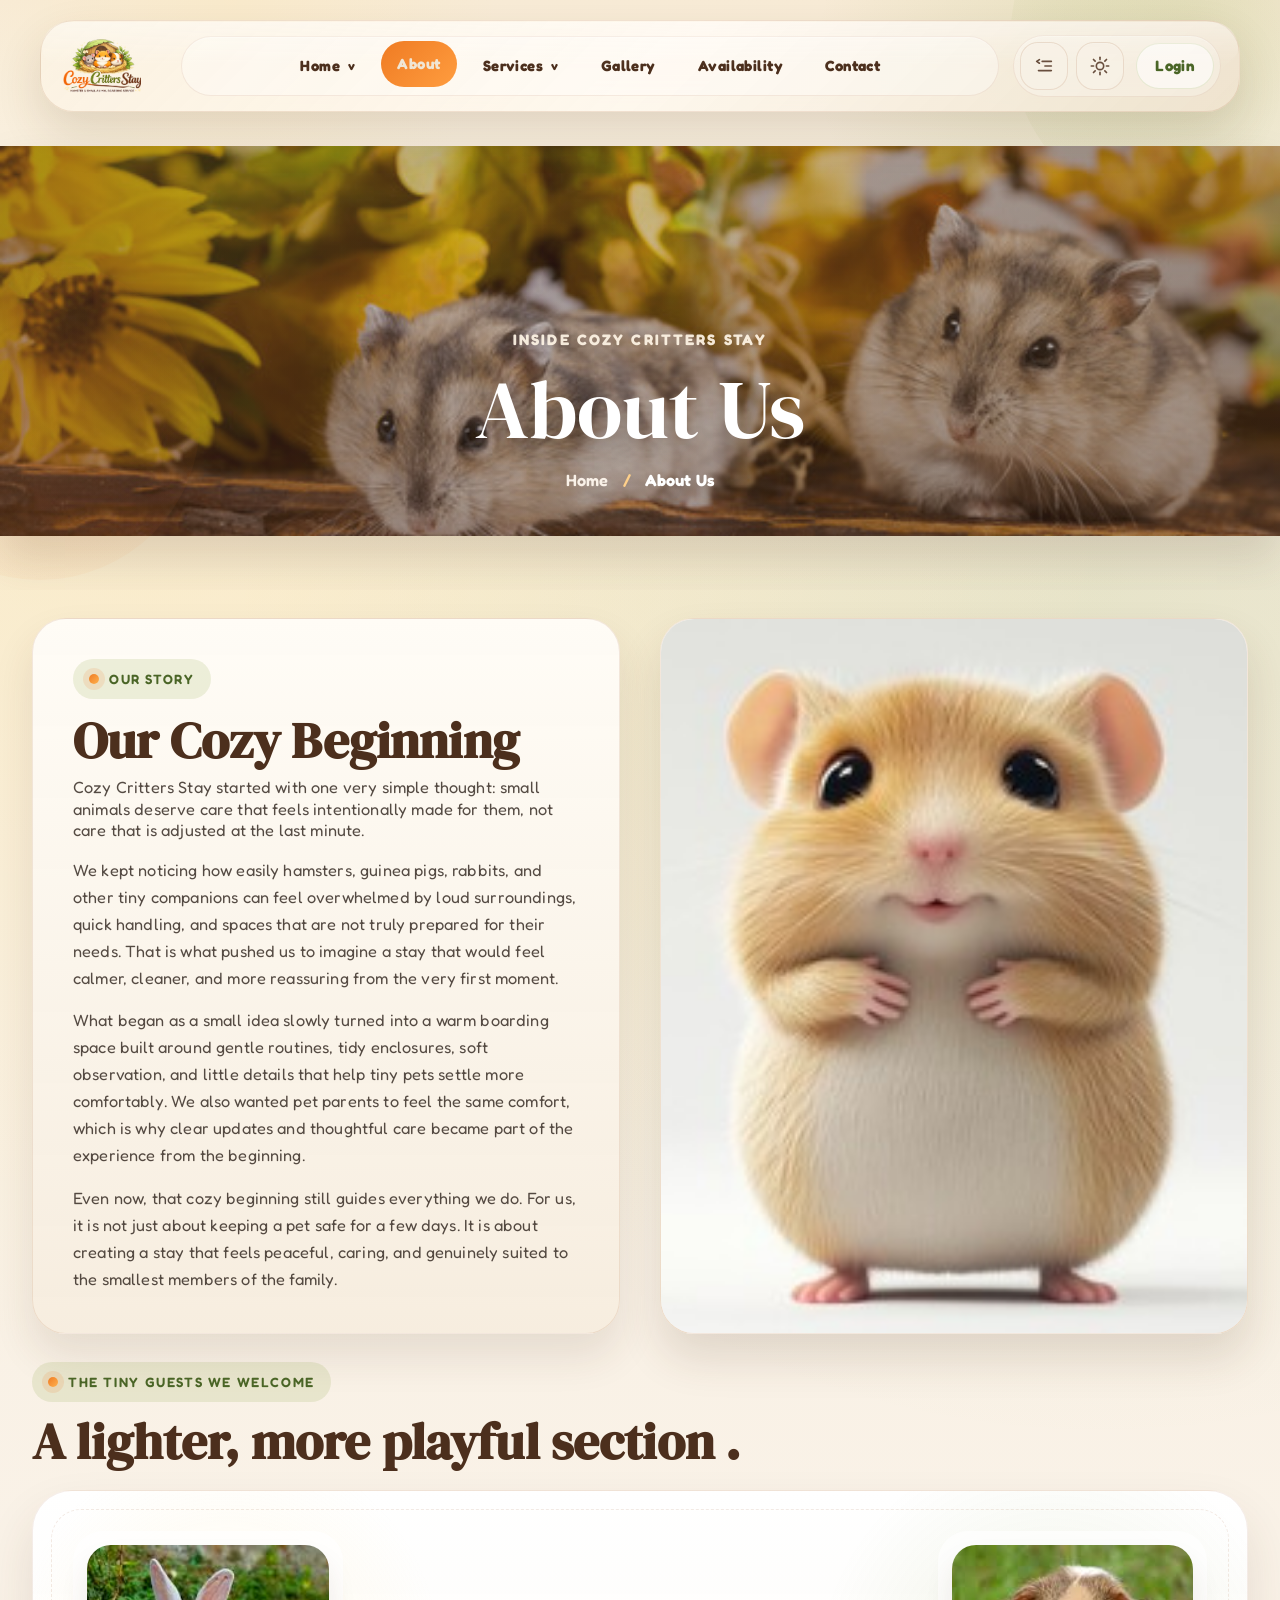
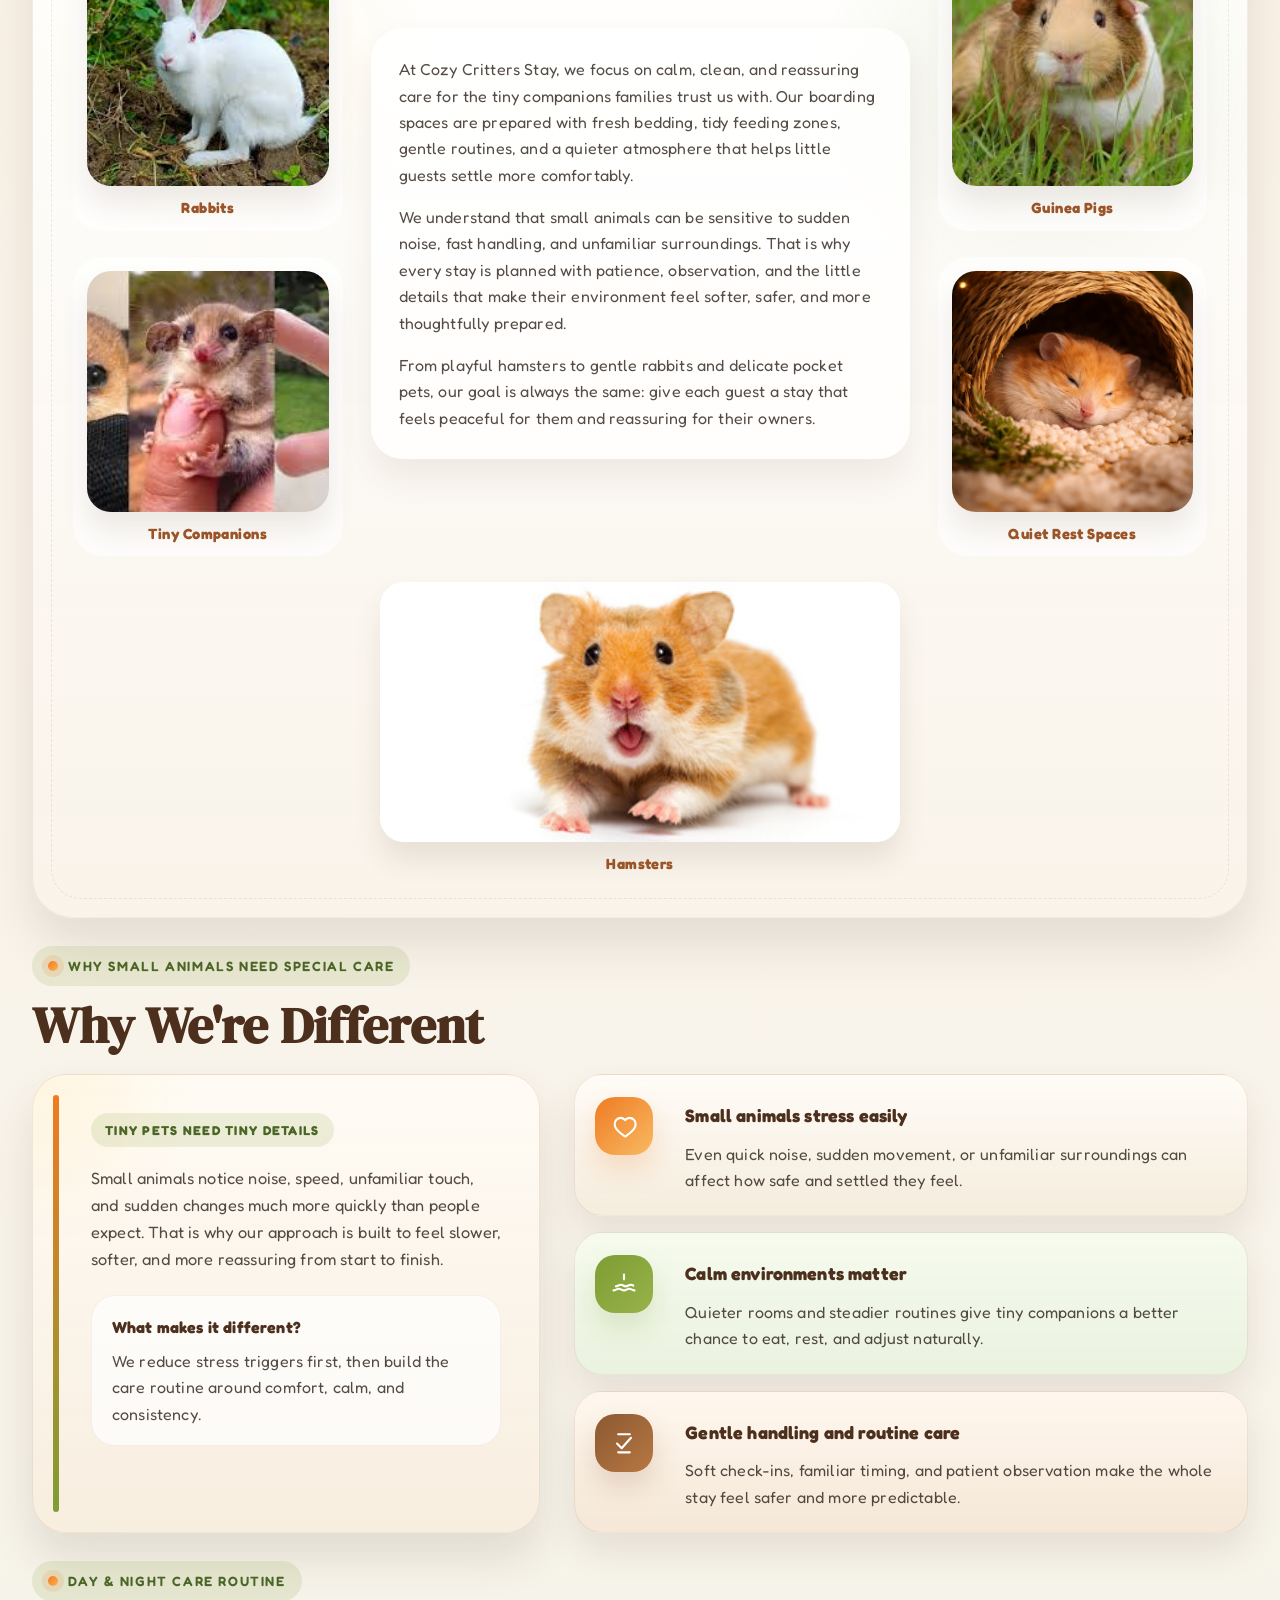
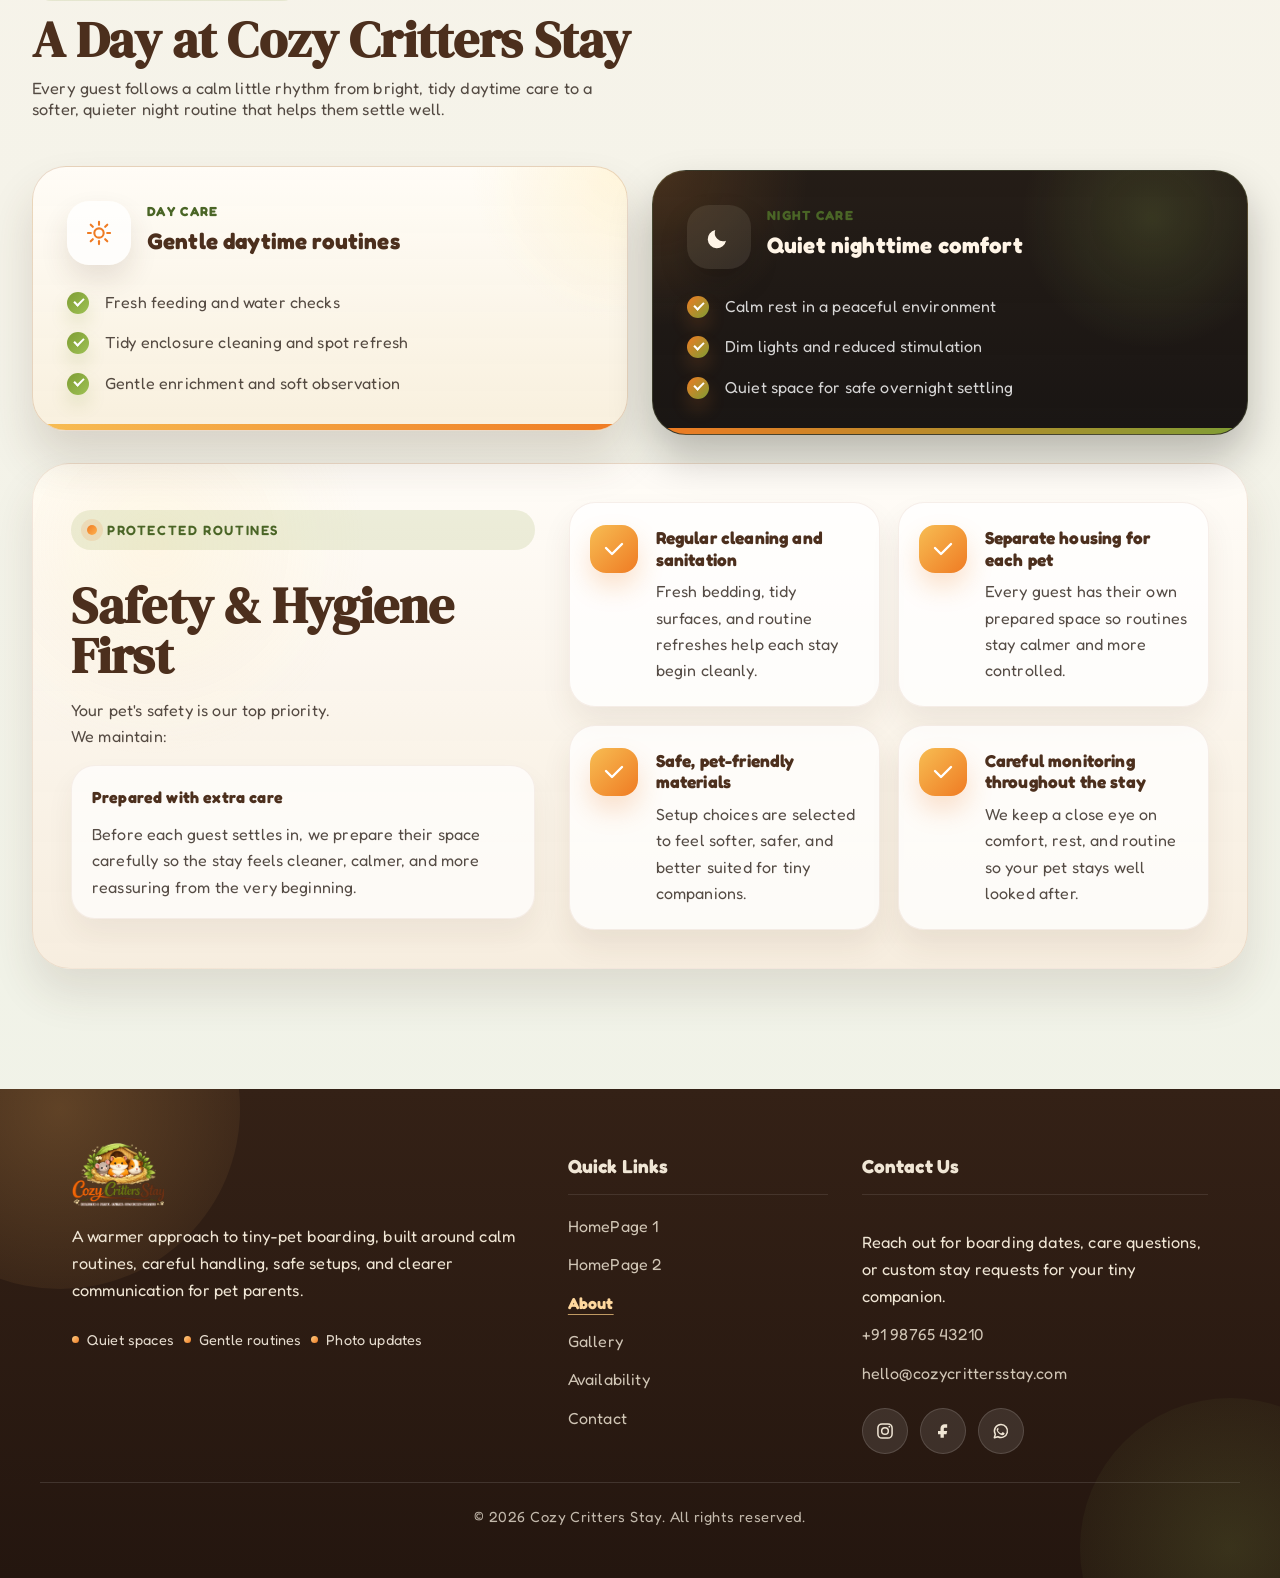
==== commit 29086dce: "Add files via upload" ====
--- a/about.html
+++ b/about.html
@@ -11,7 +11,7 @@
   <link rel="preconnect" href="https://fonts.googleapis.com">
   <link rel="preconnect" href="https://fonts.gstatic.com" crossorigin>
   <link
-    href="https://fonts.googleapis.com/css2?family=Fredoka:wght@400;500;600&family=DM+Serif+Display:ital@0;1&display=swap"
+    href="https://fonts.googleapis.com/css2?family=Fredoka:wght@400;500;600;700&family=DM+Serif+Display:ital@0;1&display=swap"
     rel="stylesheet"
   >
   <script src="js/mode-bootstrap.js"></script>
--- a/css/style.css
+++ b/css/style.css
@@ -0,0 +1,15759 @@
+:root {
+  color-scheme: light;
+  --cream: #fbf4de;
+  --sunlit: #ffe7a6;
+  --apricot: #ef7b23;
+  --caramel: #9a5427;
+  --leaf: #7f9d34;
+  --moss: #4a6526;
+  --nest: #d9b16e;
+  --bark: #4c2f1d;
+  --ink: #2f241d;
+  --white: #f0e6d5;
+  --shadow: 0 20px 45px rgba(76, 47, 29, 0.16);
+  --radius-lg: 28px;
+  --radius-md: 18px;
+  --text-body: rgba(47, 36, 29, 0.82);
+  --text-soft: rgba(76, 47, 29, 0.75);
+  --page-bg:
+    radial-gradient(circle at top, rgba(255, 231, 166, 0.8), transparent 35%),
+    radial-gradient(circle at 15% 20%, rgba(127, 157, 52, 0.14), transparent 20%),
+    radial-gradient(circle at 85% 12%, rgba(239, 123, 35, 0.16), transparent 22%),
+    linear-gradient(180deg, #f4ebcb 0%, #fcf3e6 55%, #f3e8d9 100%);
+  --page-bg-home-two:
+    radial-gradient(circle at 18% 14%, rgba(255, 231, 166, 0.78), transparent 24%),
+    radial-gradient(circle at 86% 14%, rgba(127, 157, 52, 0.18), transparent 24%),
+    radial-gradient(circle at center bottom, rgba(239, 123, 35, 0.14), transparent 30%),
+    linear-gradient(180deg, #f5ead7 0%, #faf4ea 56%, #eef2e3 100%);
+  --hero-orb-leaf: radial-gradient(circle, rgba(127, 157, 52, 0.26), rgba(127, 157, 52, 0));
+  --hero-orb-apricot: radial-gradient(circle, rgba(239, 123, 35, 0.18), rgba(239, 123, 35, 0));
+  --nav-bg: linear-gradient(135deg, rgba(251, 242, 226, 0.96) 0%, rgba(255, 249, 240, 0.84) 52%, rgba(239, 227, 207, 0.94) 100%);
+  --nav-border: rgba(154, 84, 39, 0.14);
+  --nav-shadow: 0 20px 46px rgba(76, 47, 29, 0.14);
+  --dropdown-bg: linear-gradient(180deg, rgba(255, 249, 240, 0.98), rgba(248, 239, 225, 0.95));
+  --dropdown-link-bg: rgba(127, 157, 52, 0.12);
+  --eyebrow-bg: rgba(127, 157, 52, 0.18);
+  --button-secondary-bg: rgba(245, 235, 220, 0.84);
+  --button-secondary-border: rgba(127, 157, 52, 0.24);
+  --hero-card-bg:
+    linear-gradient(160deg, rgba(248, 241, 229, 0.95), rgba(250, 239, 212, 0.88)),
+    url("../image/logo.png") right bottom / 160px auto no-repeat;
+  --hero-card-bg-home-two:
+    linear-gradient(160deg, rgba(242, 245, 233, 0.95), rgba(250, 244, 223, 0.9)),
+    url("../image/logo.png") right bottom / 160px auto no-repeat;
+  --hero-card-bg-mobile:
+    linear-gradient(160deg, rgba(248, 241, 229, 0.95), rgba(250, 239, 212, 0.88)),
+    url("../image/logo.png") center bottom / 135px auto no-repeat;
+  --hero-card-bg-home-two-mobile:
+    linear-gradient(160deg, rgba(242, 245, 233, 0.95), rgba(250, 244, 223, 0.9)),
+    url("../image/logo.png") center bottom / 135px auto no-repeat;
+  --content-card-bg: rgba(250, 241, 228, 0.88);
+  --content-card-border: rgba(154, 84, 39, 0.15);
+  --content-card-odd:
+    linear-gradient(180deg, rgba(250, 243, 232, 0.94), rgba(248, 239, 222, 0.9));
+  --content-card-even:
+    linear-gradient(180deg, rgba(246, 251, 237, 0.92), rgba(250, 245, 236, 0.9));
+  --card-shadow: 0 14px 30px rgba(76, 47, 29, 0.1);
+  --mobile-menu-bg: linear-gradient(180deg, rgba(255, 249, 240, 0.98), rgba(245, 236, 224, 0.96));
+  --mobile-dropdown-bg: rgba(246, 240, 230, 0.88);
+  --toggle-bg: rgba(248, 241, 229, 0.88);
+  --toggle-border: rgba(154, 84, 39, 0.14);
+  --toggle-text: rgba(76, 47, 29, 0.84);
+  --toggle-active-text: #ffffff;
+  --toggle-kicker: rgba(76, 47, 29, 0.58);
+  --toggle-active-bg: linear-gradient(135deg, var(--leaf), var(--moss));
+  --toggle-active-shadow: 0 12px 24px rgba(74, 101, 38, 0.18);
+}
+
+:root[data-theme="dark"] {
+  color-scheme: dark;
+  --apricot: #ff9d3f;
+  --caramel: #ffc181;
+  --leaf: #a3c259;
+  --moss: #d8ee9a;
+  --nest: #ebc27a;
+  --bark: #fff5e7;
+  --ink: #f3eadc;
+  --shadow: 0 24px 52px rgba(0, 0, 0, 0.42);
+  --text-body: rgba(243, 234, 220, 0.86);
+  --text-soft: rgba(243, 234, 220, 0.76);
+  --page-bg:
+    radial-gradient(circle at top, rgba(239, 123, 35, 0.16), transparent 30%),
+    radial-gradient(circle at 12% 18%, rgba(127, 157, 52, 0.18), transparent 20%),
+    radial-gradient(circle at 88% 12%, rgba(255, 231, 166, 0.06), transparent 18%),
+    linear-gradient(180deg, #0d0907 0%, #130e0b 48%, #070605 100%);
+  --page-bg-home-two:
+    radial-gradient(circle at 16% 14%, rgba(255, 231, 166, 0.1), transparent 20%),
+    radial-gradient(circle at 84% 16%, rgba(127, 157, 52, 0.18), transparent 20%),
+    radial-gradient(circle at center bottom, rgba(239, 123, 35, 0.14), transparent 28%),
+    linear-gradient(180deg, #0c0907 0%, #120e0b 52%, #060806 100%);
+  --hero-orb-leaf: radial-gradient(circle, rgba(127, 157, 52, 0.18), rgba(127, 157, 52, 0));
+  --hero-orb-apricot: radial-gradient(circle, rgba(239, 123, 35, 0.18), rgba(239, 123, 35, 0));
+  --nav-bg: linear-gradient(135deg, rgba(24, 18, 14, 0.94) 0%, rgba(14, 11, 9, 0.9) 50%, rgba(31, 22, 16, 0.95) 100%);
+  --nav-border: rgba(255, 235, 208, 0.12);
+  --nav-shadow: 0 22px 52px rgba(0, 0, 0, 0.38);
+  --dropdown-bg: linear-gradient(180deg, rgba(26, 20, 16, 0.98), rgba(17, 13, 10, 0.96));
+  --dropdown-link-bg: rgba(127, 157, 52, 0.2);
+  --eyebrow-bg: rgba(127, 157, 52, 0.2);
+  --button-secondary-bg: rgba(255, 255, 255, 0.1);
+  --button-secondary-border: rgba(255, 255, 255, 0.16);
+  --hero-card-bg:
+    linear-gradient(160deg, rgba(31, 24, 19, 0.98), rgba(48, 34, 23, 0.92)),
+    url("../image/logo.png") right bottom / 160px auto no-repeat;
+  --hero-card-bg-home-two:
+    linear-gradient(160deg, rgba(24, 29, 21, 0.98), rgba(40, 31, 22, 0.92)),
+    url("../image/logo.png") right bottom / 160px auto no-repeat;
+  --hero-card-bg-mobile:
+    linear-gradient(160deg, rgba(31, 24, 19, 0.98), rgba(48, 34, 23, 0.92)),
+    url("../image/logo.png") center bottom / 135px auto no-repeat;
+  --hero-card-bg-home-two-mobile:
+    linear-gradient(160deg, rgba(24, 29, 21, 0.98), rgba(40, 31, 22, 0.92)),
+    url("../image/logo.png") center bottom / 135px auto no-repeat;
+  --content-card-bg: rgba(22, 17, 13, 0.92);
+  --content-card-border: rgba(255, 235, 208, 0.12);
+  --content-card-odd:
+    linear-gradient(180deg, rgba(30, 24, 19, 0.96), rgba(18, 14, 11, 0.94));
+  --content-card-even:
+    linear-gradient(180deg, rgba(21, 27, 18, 0.96), rgba(16, 12, 10, 0.94));
+  --card-shadow: 0 20px 40px rgba(0, 0, 0, 0.32);
+  --mobile-menu-bg: linear-gradient(180deg, rgba(20, 15, 12, 0.99), rgba(10, 8, 7, 0.99));
+  --mobile-dropdown-bg: rgba(255, 255, 255, 0.06);
+  --toggle-bg: rgba(255, 255, 255, 0.08);
+  --toggle-border: rgba(255, 235, 208, 0.16);
+  --toggle-text: rgba(255, 245, 231, 0.88);
+  --toggle-active-text: #ffffff;
+  --toggle-kicker: rgba(255, 245, 231, 0.56);
+  --toggle-active-bg: linear-gradient(135deg, var(--apricot), #b96019);
+  --toggle-active-shadow: 0 14px 28px rgba(239, 123, 35, 0.24);
+}
+
+* {
+  box-sizing: border-box;
+}
+
+html {
+  scroll-behavior: smooth;
+  font-size: 100%;
+}
+
+body {
+  margin: 0;
+  font-family: "Fredoka", "Trebuchet MS", sans-serif;
+  font-size: 1rem;
+  line-height: 1.65;
+  letter-spacing: 0.01em;
+  color: var(--ink);
+  background: var(--page-bg);
+  transition: background 0.35s ease, color 0.35s ease;
+}
+
+body.home-two-page {
+  background: var(--page-bg-home-two);
+}
+
+img {
+  display: block;
+  max-width: 100%;
+}
+
+a,
+button,
+input,
+select,
+textarea {
+  font: inherit;
+  color: inherit;
+}
+
+a {
+  text-decoration: none;
+}
+
+.hero-shell {
+  position: relative;
+  overflow: hidden;
+  padding: 20px clamp(16px, 4vw, 40px) 56px;
+  background: linear-gradient(180deg, rgba(248, 230, 202, 0.98) 0%, rgba(253, 245, 225, 0.88) 35%, transparent 100%);
+}
+
+:root[data-theme="dark"] .hero-shell {
+  background:
+    radial-gradient(circle at 14% 8%, rgba(127, 157, 52, 0.1), transparent 22%),
+    radial-gradient(circle at 88% 10%, rgba(239, 123, 35, 0.1), transparent 22%),
+    linear-gradient(180deg, rgba(15, 11, 9, 0.98) 0%, rgba(12, 9, 7, 0.94) 42%, transparent 100%);
+}
+
+.hero-shell::before,
+.hero-shell::after {
+  content: "";
+  position: absolute;
+  border-radius: 999px;
+  z-index: 0;
+}
+
+.hero-shell::before {
+  width: 320px;
+  height: 320px;
+  top: -110px;
+  right: -90px;
+  background: var(--hero-orb-leaf);
+}
+
+.hero-shell::after {
+  width: 280px;
+  height: 280px;
+  left: -100px;
+  bottom: 40px;
+  background: var(--hero-orb-apricot);
+}
+
+.navbar,
+.hero,
+main {
+  position: relative;
+  z-index: 1;
+}
+
+.navbar {
+  position: relative;
+  display: flex;
+  align-items: center;
+  justify-content: space-between;
+  gap: clamp(16px, 2vw, 24px);
+  max-width: 1220px;
+  margin: 0 auto 34px;
+  padding: 14px 18px 14px 22px;
+  background: var(--nav-bg);
+  border: 1px solid var(--nav-border);
+  border-radius: 34px;
+  backdrop-filter: blur(18px);
+  box-shadow: var(--nav-shadow);
+  overflow: visible;
+  z-index: 20;
+  transition: background-color 0.35s ease, border-color 0.35s ease, box-shadow 0.35s ease;
+}
+
+.navbar::before {
+  content: "";
+  position: absolute;
+  inset: 1px 1px auto 1px;
+  height: 48%;
+  border-radius: 33px 33px 22px 22px;
+  background: linear-gradient(180deg, rgba(255, 255, 255, 0.34), rgba(255, 255, 255, 0));
+  pointer-events: none;
+}
+
+.brand {
+  display: inline-flex;
+  align-items: center;
+  gap: 16px;
+  min-width: 0;
+  flex-shrink: 0;
+}
+
+.brand-mark {
+  display: block;
+  width: 78px;
+  flex-shrink: 0;
+}
+
+.brand-mark img {
+  width: 100%;
+  height: auto;
+  object-fit: contain;
+}
+
+.brand-copy {
+  display: flex;
+  flex-direction: column;
+  gap: 5px;
+  min-width: 0;
+  max-width: 190px;
+}
+
+.brand-copy strong {
+  font-family: "DM Serif Display", Georgia, serif;
+  font-size: 1.55rem;
+  font-weight: 400;
+  line-height: 1;
+  color: var(--bark);
+}
+
+.brand-copy small {
+  font-size: 0.74rem;
+  letter-spacing: 0.12em;
+  text-transform: uppercase;
+  color: var(--text-soft);
+}
+
+:root[data-theme="dark"] .navbar::before {
+  background: linear-gradient(180deg, rgba(255, 255, 255, 0.08), rgba(255, 255, 255, 0));
+}
+
+:root[data-theme="dark"] .nav-main,
+:root[data-theme="dark"] .nav-tools {
+  background: rgba(255, 255, 255, 0.04);
+  border-color: rgba(255, 235, 208, 0.08);
+  box-shadow: inset 0 1px 0 rgba(255, 255, 255, 0.06);
+}
+
+.nav-links {
+  display: flex;
+  align-items: center;
+  justify-content: flex-start;
+  gap: 14px;
+  flex: 1 1 auto;
+  min-width: 0;
+  overflow: visible;
+}
+
+.nav-main {
+  display: flex;
+  align-items: center;
+  justify-content: center;
+  gap: 10px;
+  flex: 1 1 auto;
+  flex-wrap: wrap;
+  min-width: 0;
+  padding: 6px;
+  border-radius: 999px;
+  background: rgba(255, 255, 255, 0.34);
+  border: 1px solid rgba(154, 84, 39, 0.1);
+  box-shadow: inset 0 1px 0 rgba(255, 255, 255, 0.22);
+  overflow: visible;
+}
+
+.nav-tools {
+  display: inline-flex;
+  align-items: center;
+  gap: 12px;
+  margin-left: auto;
+  flex-shrink: 0;
+  padding: 6px;
+  border-radius: 999px;
+  background: rgba(255, 255, 255, 0.28);
+  border: 1px solid rgba(154, 84, 39, 0.1);
+  box-shadow: inset 0 1px 0 rgba(255, 255, 255, 0.2);
+}
+
+.nav-main > a,
+.nav-dropdown > summary {
+  padding: 11px 16px;
+  border-radius: 999px;
+  font-size: 0.93rem;
+  font-weight: 700;
+  letter-spacing: 0.03em;
+  color: var(--bark);
+  list-style: none;
+  cursor: pointer;
+  transition: transform 0.22s ease, background-color 0.22s ease, color 0.22s ease;
+}
+
+.nav-dropdown {
+  position: relative;
+}
+
+.nav-dropdown > summary {
+  display: inline-flex;
+  align-items: center;
+  gap: 8px;
+}
+
+.nav-dropdown > summary::-webkit-details-marker {
+  display: none;
+}
+
+.nav-dropdown > summary::after {
+  content: "v";
+  font-size: 0.75rem;
+  color: currentColor;
+  transition: transform 0.22s ease;
+}
+
+.nav-main > a:hover,
+.nav-main > a:focus-visible,
+.nav-dropdown:hover > summary,
+.nav-dropdown:focus-within > summary,
+.nav-dropdown[open] > summary {
+  background: linear-gradient(135deg, var(--apricot), #ff9d3f);
+  color: var(--white);
+  transform: translateY(-2px);
+}
+
+.nav-main > a.active,
+.nav-main > a[aria-current="page"],
+.nav-dropdown--active > summary {
+  background: linear-gradient(135deg, var(--apricot), #ff9d3f);
+  color: var(--white);
+  transform: translateY(-2px);
+}
+
+.nav-dropdown[open] > summary::after {
+  transform: rotate(180deg);
+}
+
+.dropdown-menu {
+  position: absolute;
+  top: calc(100% + 12px);
+  left: 0;
+  display: none;
+  min-width: 230px;
+  padding: 12px;
+  background: var(--dropdown-bg);
+  border: 1px solid var(--nav-border);
+  border-radius: 24px;
+  box-shadow: var(--shadow);
+  z-index: 40;
+}
+
+.nav-dropdown[open] .dropdown-menu,
+.nav-dropdown:hover .dropdown-menu,
+.nav-dropdown:focus-within .dropdown-menu {
+  display: grid;
+  gap: 8px;
+}
+
+.dropdown-menu a {
+  padding: 11px 14px;
+  border-radius: 16px;
+  font-size: 0.94rem;
+  color: var(--text-body);
+  background: var(--dropdown-link-bg);
+  transition: background-color 0.22s ease, color 0.22s ease, transform 0.22s ease;
+}
+
+.dropdown-menu a:hover,
+.dropdown-menu a:focus-visible {
+  background: linear-gradient(135deg, rgba(127, 157, 52, 0.9), rgba(74, 101, 38, 0.94));
+  color: var(--white);
+  transform: translateX(3px);
+}
+
+.dropdown-menu a.active,
+.dropdown-menu a[aria-current="page"] {
+  background: linear-gradient(135deg, rgba(127, 157, 52, 0.9), rgba(74, 101, 38, 0.94));
+  color: var(--white);
+  box-shadow: 0 10px 18px rgba(74, 101, 38, 0.18);
+}
+
+.nav-preferences {
+  display: inline-flex;
+  align-items: center;
+  gap: 8px;
+}
+
+.nav-mode-button {
+  appearance: none;
+  position: relative;
+  display: inline-flex;
+  align-items: center;
+  justify-content: center;
+  width: 48px;
+  height: 48px;
+  padding: 0;
+  border: 1px solid var(--toggle-border);
+  border-radius: 18px;
+  background: var(--toggle-bg);
+  color: var(--toggle-text);
+  cursor: pointer;
+  box-shadow: inset 0 1px 0 rgba(255, 255, 255, 0.14);
+  transition: transform 0.22s ease, background-color 0.22s ease, color 0.22s ease, box-shadow 0.22s ease, border-color 0.22s ease;
+}
+
+.nav-mode-button:hover,
+.nav-mode-button:focus-visible {
+  transform: translateY(-2px);
+}
+
+.nav-mode-button:focus-visible {
+  outline: none;
+  border-color: rgba(239, 123, 35, 0.4);
+}
+
+.nav-mode-button.is-active {
+  color: var(--toggle-active-text);
+  background: var(--toggle-active-bg);
+  border-color: transparent;
+  box-shadow: var(--toggle-active-shadow);
+}
+
+.nav-mode-icon {
+  position: absolute;
+  display: inline-flex;
+  align-items: center;
+  justify-content: center;
+  width: 22px;
+  height: 22px;
+  transition: opacity 0.22s ease, transform 0.22s ease;
+}
+
+.nav-mode-icon svg {
+  width: 100%;
+  height: 100%;
+  fill: none;
+  stroke: currentColor;
+  stroke-width: 1.8;
+  stroke-linecap: round;
+  stroke-linejoin: round;
+}
+
+.nav-mode-button[data-mode-toggle="dir"] .nav-mode-icon svg {
+  transform: scaleX(-1);
+}
+
+.nav-mode-icon--default {
+  opacity: 1;
+  transform: scale(1) rotate(0deg);
+}
+
+.nav-mode-icon--active {
+  opacity: 0;
+  transform: scale(0.7) rotate(-12deg);
+}
+
+.nav-mode-button.is-active .nav-mode-icon--default {
+  opacity: 0;
+  transform: scale(0.7) rotate(12deg);
+}
+
+.nav-mode-button.is-active .nav-mode-icon--active {
+  opacity: 1;
+  transform: scale(1) rotate(0deg);
+}
+
+.nav-mode-button[data-mode-toggle="theme"].is-active .nav-mode-icon--active svg,
+.nav-mode-button[data-mode-toggle="theme"].is-active .nav-mode-icon--active svg path {
+  color: #ffffff;
+  fill: #ffffff;
+  stroke: none;
+}
+
+.sr-only {
+  position: absolute;
+  width: 1px;
+  height: 1px;
+  padding: 0;
+  margin: -1px;
+  overflow: hidden;
+  clip: rect(0, 0, 0, 0);
+  white-space: nowrap;
+  border: 0;
+}
+
+.nav-cta {
+  display: inline-flex;
+  align-items: center;
+  gap: 10px;
+}
+
+.nav-pill {
+  display: inline-flex;
+  align-items: center;
+  justify-content: center;
+  min-height: 46px;
+  padding: 0 18px;
+  border-radius: 999px;
+  font-size: 0.94rem;
+  font-weight: 700;
+  letter-spacing: 0.02em;
+  transition: transform 0.22s ease, box-shadow 0.22s ease, background-color 0.22s ease, color 0.22s ease;
+}
+
+.nav-pill:hover,
+.nav-pill:focus-visible {
+  transform: translateY(-2px);
+}
+
+.nav-book {
+  color: var(--white);
+  background: linear-gradient(135deg, var(--apricot), #ff9b34);
+  box-shadow: 0 14px 26px rgba(239, 123, 35, 0.24);
+}
+
+.menu-toggle {
+  display: none;
+}
+
+.menu-button {
+  display: none;
+  width: 52px;
+  height: 52px;
+  border-radius: 50%;
+  background: linear-gradient(135deg, var(--leaf), var(--moss));
+  align-items: center;
+  justify-content: center;
+  flex-direction: column;
+  gap: 5px;
+  cursor: pointer;
+  box-shadow: 0 12px 24px rgba(74, 101, 38, 0.18);
+}
+
+.menu-button span {
+  width: 22px;
+  height: 2px;
+  border-radius: 999px;
+  background: var(--white);
+}
+
+.hero {
+  max-width: 1220px;
+  margin: 0 auto;
+  display: grid;
+  grid-template-columns: minmax(0, 1.25fr) minmax(290px, 0.75fr);
+  gap: clamp(24px, 4vw, 48px);
+  align-items: center;
+}
+
+.hero-text {
+  padding: clamp(24px, 4vw, 48px) 0;
+}
+
+.eyebrow {
+  display: inline-flex;
+  margin: 0 0 18px;
+  padding: 10px 16px;
+  border-radius: 999px;
+  background: var(--eyebrow-bg);
+  color: var(--moss);
+  font-size: 0.95rem;
+  letter-spacing: 0.06em;
+  text-transform: uppercase;
+}
+
+.hero h1 {
+  margin: 0;
+  max-width: 12ch;
+  font-family: "DM Serif Display", Georgia, serif;
+  font-size: clamp(3rem, 6vw, 5.5rem);
+  line-height: 0.94;
+  color: var(--bark);
+}
+
+.hero-copy {
+  max-width: 60ch;
+  margin: 22px 0 0;
+  font-size: 1.08rem;
+  line-height: 1.75;
+  color: var(--text-body);
+}
+
+.hero-actions {
+  display: flex;
+  flex-wrap: wrap;
+  gap: 14px;
+  margin-top: 28px;
+}
+
+.button {
+  display: inline-flex;
+  align-items: center;
+  justify-content: center;
+  min-height: 52px;
+  padding: 0 22px;
+  border-radius: 999px;
+  font-weight: 600;
+  transition: transform 0.22s ease, box-shadow 0.22s ease, border-color 0.22s ease;
+}
+
+.button:hover,
+.button:focus-visible {
+  transform: translateY(-2px);
+}
+
+.button.primary {
+  color: var(--white);
+  background: linear-gradient(135deg, var(--apricot), #ff9b34);
+  box-shadow: 0 14px 28px rgba(239, 123, 35, 0.25);
+}
+
+.button.secondary {
+  color: var(--moss);
+  background: var(--button-secondary-bg);
+  border: 1px solid var(--button-secondary-border);
+}
+
+.hero-card {
+  padding: clamp(24px, 3vw, 30px);
+  background: var(--hero-card-bg);
+  border-radius: var(--radius-lg);
+  border: 1px solid var(--nav-border);
+  box-shadow: var(--shadow);
+  min-height: 320px;
+}
+
+.home-two-page .hero-card {
+  background: var(--hero-card-bg-home-two);
+}
+
+.hero-card p {
+  margin: 0 0 14px;
+  font-family: "DM Serif Display", Georgia, serif;
+  font-size: 1.8rem;
+  color: var(--bark);
+}
+
+.hero-card ul {
+  margin: 0;
+  padding-left: 20px;
+  max-width: 28ch;
+  line-height: 1.9;
+  color: var(--text-body);
+}
+
+.hero-slider {
+  position: relative;
+  width: 100%;
+  margin: 0;
+  min-height: 520px;
+  overflow: hidden;
+  border: 1px solid var(--nav-border);
+  border-radius: var(--radius-lg);
+  background:
+    linear-gradient(180deg, rgba(255, 249, 240, 0.8), rgba(255, 255, 255, 0.16)),
+    linear-gradient(150deg, rgba(255, 231, 166, 0.34), rgba(239, 123, 35, 0.08));
+  box-shadow: var(--shadow);
+}
+
+.hero-slider-track {
+  position: relative;
+  min-height: inherit;
+}
+
+.hero-slide {
+  position: absolute;
+  inset: 0;
+  opacity: 0;
+  transform: translateX(6%);
+  pointer-events: none;
+  transition: opacity 0.55s ease, transform 0.55s ease;
+  background: rgba(255, 250, 240, 0.9);
+}
+
+.hero-slide.is-active {
+  opacity: 1;
+  transform: translateX(0);
+  pointer-events: auto;
+}
+
+.hero-slide::before {
+  content: "";
+  position: absolute;
+  inset: 0;
+  background: rgba(0, 0, 0, 0.4);
+  z-index: 1;
+}
+
+.hero-slide::after {
+  content: "";
+  position: absolute;
+  inset: 0;
+  background:
+    linear-gradient(180deg, rgba(24, 16, 11, 0.02) 0%, rgba(24, 16, 11, 0.1) 38%, rgba(24, 16, 11, 0.8) 100%),
+    linear-gradient(120deg, rgba(24, 16, 11, 0) 25%, rgba(24, 16, 11, 0.22) 100%);
+}
+
+.hero-slide-image {
+  display: block;
+  width: 100%;
+  height: 100%;
+  min-height: 520px;
+  object-fit: cover;
+}
+
+.hero-slide-copy {
+  position: absolute;
+  left: clamp(24px, 4vw, 48px);
+  right: auto;
+  bottom: 0;
+  z-index: 2;
+  max-width: min(560px, 55%);
+  padding: 28px 28px 92px;
+  color: var(--white);
+}
+
+.hero-slide-tag {
+  display: inline-flex;
+  align-items: center;
+  margin: 0 0 12px;
+  padding: 8px 14px;
+  border-radius: 999px;
+  background: rgba(255, 255, 255, 0.18);
+  backdrop-filter: blur(8px);
+  font-size: 0.74rem;
+  font-weight: 600;
+  letter-spacing: 0.12em;
+  text-transform: uppercase;
+}
+
+.hero-slide-copy h2 {
+  margin: 0;
+  max-width: 14ch;
+  font-family: "DM Serif Display", Georgia, serif;
+  font-size: clamp(2rem, 3vw, 3rem);
+  line-height: 0.98;
+}
+
+.hero-slide-copy p:last-child {
+  max-width: 34ch;
+  margin: 14px 0 0;
+  font-size: 1rem;
+  line-height: 1.7;
+  color: rgba(255, 255, 255, 0.86);
+}
+
+.hero-slider-controls {
+  position: absolute;
+  inset: auto 20px 18px;
+  z-index: 2;
+  display: flex;
+  align-items: center;
+  justify-content: space-between;
+  gap: 14px;
+}
+
+.hero-slider-button {
+  appearance: none;
+  display: inline-flex;
+  align-items: center;
+  justify-content: center;
+  width: 46px;
+  height: 46px;
+  padding: 0;
+  border: 1px solid rgba(255, 255, 255, 0.22);
+  border-radius: 50%;
+  background: rgba(32, 21, 14, 0.34);
+  color: var(--white);
+  cursor: pointer;
+  backdrop-filter: blur(10px);
+  transition: transform 0.22s ease, background-color 0.22s ease, border-color 0.22s ease;
+}
+
+.hero-slider-button:hover,
+.hero-slider-button:focus-visible {
+  transform: translateY(-2px);
+  background: rgba(239, 123, 35, 0.92);
+  border-color: rgba(255, 255, 255, 0.34);
+}
+
+.hero-slider-button:focus-visible {
+  outline: none;
+}
+
+.hero-slider-button svg {
+  width: 22px;
+  height: 22px;
+  fill: none;
+  stroke: currentColor;
+  stroke-width: 2.2;
+  stroke-linecap: round;
+  stroke-linejoin: round;
+}
+
+.hero-slider-dots {
+  display: inline-flex;
+  align-items: center;
+  justify-content: center;
+  gap: 8px;
+  padding: 8px 12px;
+  border-radius: 999px;
+  background: rgba(32, 21, 14, 0.34);
+  backdrop-filter: blur(10px);
+}
+
+.hero-slider-dot {
+  appearance: none;
+  width: 11px;
+  height: 11px;
+  padding: 0;
+  border: none;
+  border-radius: 999px;
+  background: rgba(255, 255, 255, 0.42);
+  cursor: pointer;
+  transition: width 0.22s ease, background-color 0.22s ease, transform 0.22s ease;
+}
+
+.hero-slider-dot:hover,
+.hero-slider-dot:focus-visible {
+  transform: scale(1.08);
+}
+
+.hero-slider-dot:focus-visible {
+  outline: 2px solid rgba(255, 255, 255, 0.58);
+  outline-offset: 2px;
+}
+
+.hero-slider-dot.is-active {
+  width: 30px;
+  background: var(--white);
+}
+
+main {
+  max-width: 1220px;
+  margin: 0 auto;
+  padding: 0 clamp(20px, 4vw, 56px) 72px;
+  display: grid;
+  grid-template-columns: repeat(2, minmax(0, 1fr));
+  gap: 22px;
+}
+
+.content-card {
+  padding: 28px;
+  border-radius: var(--radius-md);
+  background: var(--content-card-bg);
+  border: 1px solid var(--content-card-border);
+  box-shadow: var(--card-shadow);
+  scroll-margin-top: 120px;
+}
+
+.content-card:nth-child(odd) {
+  background: var(--content-card-odd);
+}
+
+.content-card:nth-child(even) {
+  background: var(--content-card-even);
+}
+
+.content-card h2 {
+  margin: 0 0 10px;
+  font-family: "DM Serif Display", Georgia, serif;
+  font-size: 2rem;
+  color: var(--caramel);
+}
+
+.content-card p {
+  margin: 0;
+  line-height: 1.75;
+  color: var(--text-body);
+}
+
+:root[dir="rtl"] body {
+  text-align: right;
+}
+
+:root[dir="rtl"] .hero-shell::before {
+  left: -90px;
+  right: auto;
+}
+
+:root[dir="rtl"] .hero-shell::after {
+  right: -100px;
+  left: auto;
+}
+
+:root[dir="rtl"] .dropdown-menu {
+  left: auto;
+  right: 0;
+}
+
+:root[dir="rtl"] .dropdown-menu a:hover,
+:root[dir="rtl"] .dropdown-menu a:focus-visible {
+  transform: translateX(-3px);
+}
+
+:root[dir="rtl"] .nav-preferences {
+  margin-right: 0;
+}
+
+:root[dir="rtl"] .nav-cta {
+  margin-right: 0;
+}
+
+:root[dir="rtl"] .nav-tools {
+  margin-left: 0;
+  margin-right: auto;
+}
+
+:root[dir="rtl"] .hero-card,
+:root[dir="rtl"] .home-two-page .hero-card {
+  background-position: 0 0, left bottom;
+}
+
+:root[dir="rtl"] .hero-slide {
+  transform: translateX(-6%);
+}
+
+:root[dir="rtl"] .hero-slide.is-active {
+  transform: translateX(0);
+}
+
+:root[dir="rtl"] .hero-card ul {
+  padding-left: 0;
+  padding-right: 20px;
+}
+
+:root[dir="rtl"] .hero-slider-button svg {
+  transform: scaleX(-1);
+}
+
+:root[dir="rtl"] .hero-slide-copy {
+  right: clamp(24px, 4vw, 48px);
+  left: auto;
+  text-align: right;
+}
+
+@media (max-width: 1080px) {
+  .navbar {
+    border-radius: 28px;
+  }
+
+  .hero {
+    grid-template-columns: 1fr;
+  }
+
+  .home-two-trust-hero {
+    grid-template-columns: minmax(0, 1fr) minmax(320px, 420px);
+    gap: 28px;
+    align-items: center;
+  }
+
+  .home-two-hero-visual {
+    grid-template-columns: minmax(0, 1fr) minmax(132px, 0.3fr);
+    min-height: 0;
+    gap: 12px;
+    padding-left: 0;
+  }
+
+  .home-two-hero-photo {
+    width: 100%;
+    height: clamp(410px, 48vw, 540px);
+    min-height: 0;
+  }
+
+  .home-two-hero-stack {
+    width: auto;
+  }
+
+  .hero-slider {
+    min-height: 420px;
+  }
+
+  .hero h1 {
+    max-width: 15ch;
+  }
+
+  .hero-slide-copy {
+    left: 24px;
+    right: 24px;
+    max-width: none;
+    padding-right: 0;
+    padding-left: 0;
+  }
+
+  .hero-slide-copy h2 {
+    max-width: none;
+  }
+
+  .hero-slide-copy p:last-child {
+    max-width: none;
+  }
+
+  main {
+    grid-template-columns: 1fr;
+  }
+}
+
+@media (max-width: 860px) {
+  .navbar {
+    align-items: center;
+    padding: 16px 18px;
+    border-radius: 28px;
+  }
+
+  .brand-copy strong {
+    font-size: 1.2rem;
+  }
+
+  .brand-copy small {
+    font-size: 0.7rem;
+    letter-spacing: 0.05em;
+  }
+
+  .menu-button {
+    display: inline-flex;
+  }
+
+  .nav-links {
+    position: absolute;
+    top: calc(100% + 12px);
+    left: 0;
+    right: 0;
+    display: grid;
+    gap: 8px;
+    padding: 18px;
+    background: var(--mobile-menu-bg);
+    border: 1px solid var(--nav-border);
+    border-radius: 24px;
+    box-shadow: var(--shadow);
+    opacity: 0;
+    visibility: hidden;
+    transform: translateY(-10px);
+    transition: opacity 0.22s ease, transform 0.22s ease, visibility 0.22s ease;
+  }
+
+  .nav-main {
+    display: grid;
+    gap: 8px;
+    padding: 0;
+    border: 0;
+    background: none;
+    box-shadow: none;
+  }
+
+  .nav-tools {
+    display: grid;
+    gap: 12px;
+    margin-left: 0;
+    margin-right: 0;
+    padding: 0;
+    border: 0;
+    background: none;
+    box-shadow: none;
+  }
+
+  .nav-main > a,
+  .nav-dropdown > summary {
+    width: 100%;
+    text-align: center;
+    background: var(--dropdown-link-bg);
+  }
+
+  .nav-dropdown {
+    width: 100%;
+  }
+
+  .nav-dropdown > summary {
+    justify-content: center;
+  }
+
+  .dropdown-menu {
+    position: static;
+    min-width: 0;
+    margin-top: 8px;
+    padding: 10px;
+    border-radius: 18px;
+    box-shadow: none;
+    background: var(--mobile-dropdown-bg);
+  }
+
+  .dropdown-menu a {
+    text-align: center;
+  }
+
+  .nav-preferences {
+    width: 100%;
+    display: flex;
+    justify-content: center;
+    margin-left: 0;
+    margin-right: 0;
+  }
+
+  .nav-mode-button {
+    flex: 0 0 auto;
+  }
+
+  .nav-cta {
+    width: 100%;
+    display: grid;
+    grid-template-columns: repeat(2, minmax(0, 1fr));
+    margin-left: 0;
+    margin-right: 0;
+  }
+
+  .nav-pill {
+    width: 100%;
+  }
+
+  .menu-toggle:checked ~ .nav-links {
+    opacity: 1;
+    visibility: visible;
+    transform: translateY(0);
+  }
+}
+
+@media (max-width: 640px) {
+  .hero-shell {
+    padding-left: 16px;
+    padding-right: 16px;
+    padding-bottom: 40px;
+  }
+
+  .navbar {
+    gap: 16px;
+  }
+
+  .brand {
+    gap: 10px;
+  }
+
+  .brand-mark {
+    width: 72px;
+  }
+
+  .brand-copy strong {
+    font-size: 1.06rem;
+  }
+
+  .brand-copy small {
+    max-width: 22ch;
+    line-height: 1.35;
+  }
+
+  .hero h1 {
+    max-width: none;
+    font-size: clamp(2.5rem, 13vw, 3.6rem);
+  }
+
+  .hero-card {
+    min-height: 0;
+    background: var(--hero-card-bg-mobile);
+    padding-bottom: 140px;
+  }
+
+  .hero-slider {
+    min-height: 390px;
+  }
+
+  .hero-slide-image {
+    min-height: 390px;
+  }
+
+  .hero-slide-copy {
+    padding: 22px 22px 84px;
+  }
+
+  .hero-slide-copy h2 {
+    max-width: 12ch;
+    font-size: clamp(1.8rem, 8vw, 2.4rem);
+  }
+
+  .hero-slide-copy p:last-child {
+    max-width: none;
+    font-size: 0.94rem;
+  }
+
+  .hero-slider-controls {
+    inset: auto 16px 16px;
+  }
+
+  .home-two-page .hero-card {
+    background: var(--hero-card-bg-home-two-mobile);
+  }
+
+  .hero-card ul {
+    max-width: none;
+  }
+
+  main {
+    padding-left: 16px;
+    padding-right: 16px;
+    padding-bottom: 48px;
+  }
+
+  .content-card {
+    padding: 22px;
+  }
+
+  .nav-cta {
+    grid-template-columns: 1fr;
+  }
+
+  .nav-preferences {
+    justify-content: center;
+  }
+}
+
+@media (prefers-reduced-motion: reduce) {
+  .hero-slide,
+  .hero-slider-button,
+  .hero-slider-dot {
+    transition: none;
+  }
+}
+
+:root {
+  --section-surface: rgba(250, 241, 228, 0.82);
+  --section-surface-strong: rgba(255, 249, 240, 0.92);
+  --section-surface-alt: rgba(241, 247, 231, 0.86);
+  --section-line: rgba(154, 84, 39, 0.14);
+  --section-overlay: rgba(255, 255, 255, 0.5);
+  --footer-bg: linear-gradient(180deg, #342116 0%, #24160f 100%);
+  --footer-border: rgba(255, 235, 208, 0.12);
+}
+
+:root[data-theme="dark"] {
+  --section-surface: rgba(20, 16, 13, 0.9);
+  --section-surface-strong: rgba(30, 23, 18, 0.96);
+  --section-surface-alt: rgba(24, 30, 21, 0.94);
+  --section-line: rgba(255, 235, 208, 0.14);
+  --section-overlay: rgba(255, 255, 255, 0.06);
+  --footer-bg: linear-gradient(180deg, #17110d 0%, #0f0a08 100%);
+  --footer-border: rgba(255, 235, 208, 0.1);
+}
+
+:root[data-theme="dark"] .content-card,
+:root[data-theme="dark"] .hero-info-card,
+:root[data-theme="dark"] .service-offer-card,
+:root[data-theme="dark"] .suite-card,
+:root[data-theme="dark"] .testimonial-card,
+:root[data-theme="dark"] .updates-support-card,
+:root[data-theme="dark"] .updates-support-mini,
+:root[data-theme="dark"] .availability-checklist div,
+:root[data-theme="dark"] .story-heading-card,
+:root[data-theme="dark"] .story-support-card,
+:root[data-theme="dark"] .space-sidebar-card,
+:root[data-theme="dark"] .prep-guide-card,
+:root[data-theme="dark"] .faq-support-item,
+:root[data-theme="dark"] .booking-request-form-card {
+  border-color: rgba(255, 235, 208, 0.14);
+  box-shadow:
+    0 20px 38px rgba(0, 0, 0, 0.34),
+    inset 0 1px 0 rgba(255, 255, 255, 0.04);
+}
+
+.home-main {
+  display: block;
+  max-width: none;
+  margin: 0;
+  padding: 0 0 110px;
+}
+
+.section-shell {
+  width: min(1220px, calc(100% - clamp(32px, 5vw, 88px)));
+  margin: 34px auto 0;
+}
+
+.section-heading {
+  max-width: 760px;
+  margin-bottom: 28px;
+}
+
+.section-heading--split {
+  max-width: 640px;
+}
+
+.section-heading h2,
+.trust-intro h2,
+.availability-copy h2,
+.footer-branding h2 {
+  margin: 12px 0 0;
+  font-family: "DM Serif Display", Georgia, serif;
+  font-size: clamp(2.1rem, 4vw, 3.45rem);
+  line-height: 1.02;
+  color: var(--bark);
+}
+
+.section-heading p,
+.trust-intro p,
+.availability-copy p,
+.footer-branding p,
+.footer-links p {
+  margin: 16px 0 0;
+  color: var(--text-body);
+  font-size: 1.02rem;
+}
+
+.section-eyebrow {
+  display: inline-flex;
+  align-items: center;
+  gap: 10px;
+  padding: 9px 16px;
+  border-radius: 999px;
+  background: rgba(127, 157, 52, 0.14);
+  color: var(--moss);
+  font-size: 0.84rem;
+  font-weight: 600;
+  letter-spacing: 0.12em;
+  text-transform: uppercase;
+}
+
+.section-eyebrow::before {
+  content: "";
+  width: 10px;
+  height: 10px;
+  border-radius: 50%;
+  background: linear-gradient(135deg, var(--apricot), #ffb14f);
+  box-shadow: 0 0 0 6px rgba(239, 123, 35, 0.14);
+}
+
+.section-eyebrow--light {
+  background: rgba(255, 255, 255, 0.12);
+  color: rgba(255, 246, 232, 0.86);
+}
+
+.section-eyebrow--light::before {
+  box-shadow: 0 0 0 6px rgba(255, 255, 255, 0.08);
+}
+
+.hero-info-strip {
+  position: relative;
+  z-index: 2;
+  display: grid;
+  grid-template-columns: repeat(3, minmax(0, 1fr));
+  gap: 18px;
+  margin-top: clamp(20px, 3vw, 32px);
+}
+
+.hero-info-card {
+  padding: 24px;
+  border-radius: 26px;
+  border: 1px solid var(--section-line);
+  background:
+    linear-gradient(145deg, var(--section-surface-strong), var(--section-surface));
+  box-shadow: 0 18px 34px rgba(76, 47, 29, 0.14);
+  backdrop-filter: blur(14px);
+}
+
+.hero-info-number {
+  display: inline-flex;
+  align-items: center;
+  justify-content: center;
+  width: 44px;
+  height: 44px;
+  border-radius: 16px;
+  background: linear-gradient(135deg, var(--apricot), #ffaf4e);
+  color: var(--white);
+  font-weight: 700;
+  box-shadow: 0 12px 22px rgba(239, 123, 35, 0.24);
+}
+
+.hero-info-card h3,
+.service-offer-card h3,
+.trust-card h3,
+.routine-step h3,
+.footer-links h3 {
+  margin: 16px 0 0;
+  font-size: 1.18rem;
+  color: var(--bark);
+}
+
+.hero-info-card p,
+.service-offer-card p,
+.trust-card p,
+.routine-step p,
+.suite-summary,
+.testimonial-card p {
+  margin: 10px 0 0;
+  color: var(--text-body);
+}
+
+.story-section,
+.services-section,
+.suites-section,
+.routine-section,
+.updates-section,
+.testimonials-section {
+  padding: clamp(26px, 4vw, 42px);
+  border-radius: 32px;
+  border: 1px solid var(--section-line);
+  box-shadow: var(--card-shadow);
+  overflow: hidden;
+}
+
+.story-section {
+  background:
+    radial-gradient(circle at top right, rgba(255, 231, 166, 0.34), transparent 28%),
+    linear-gradient(180deg, var(--section-surface-strong), var(--section-surface));
+}
+
+.story-section .section-heading--split {
+  display: grid;
+  grid-template-columns: minmax(0, 1.08fr) minmax(260px, 0.92fr);
+  gap: 22px 28px;
+  align-items: end;
+  max-width: 100%;
+}
+
+.story-heading-copy {
+  max-width: 760px;
+}
+
+.story-heading-side {
+  display: grid;
+  gap: 14px;
+}
+
+.story-heading-card {
+  padding: 18px 18px 20px;
+  border-radius: 22px;
+  background: linear-gradient(180deg, rgba(255, 250, 241, 0.94), rgba(248, 239, 221, 0.92));
+  border: 1px solid var(--section-line);
+  box-shadow: 0 14px 28px rgba(76, 47, 29, 0.08);
+}
+
+.story-heading-card strong {
+  display: block;
+  margin-bottom: 7px;
+  color: var(--bark);
+}
+
+.story-heading-card span {
+  display: block;
+  color: var(--text-body);
+}
+
+.story-layout {
+  display: grid;
+  grid-template-columns: minmax(0, 0.76fr) minmax(0, 1.24fr);
+  gap: clamp(22px, 3vw, 30px);
+  align-items: start;
+}
+
+.story-copy {
+  display: grid;
+  gap: 20px;
+  align-content: start;
+}
+
+.promise-list,
+.feature-dots,
+.updates-list {
+  list-style: none;
+  margin: 0;
+  padding: 0;
+}
+
+.promise-list {
+  display: grid;
+  gap: 14px;
+}
+
+.promise-list li {
+  display: grid;
+  gap: 6px;
+  padding: 18px 18px 18px 22px;
+  border-radius: 22px;
+  background: var(--section-surface-strong);
+  border: 1px solid var(--section-line);
+  box-shadow: 0 14px 28px rgba(76, 47, 29, 0.08);
+  position: relative;
+}
+
+.promise-list li::before {
+  content: "";
+  position: absolute;
+  top: 20px;
+  left: 0;
+  width: 4px;
+  height: calc(100% - 40px);
+  border-radius: 999px;
+  background: linear-gradient(180deg, var(--apricot), var(--leaf));
+}
+
+.promise-list strong,
+.story-note-title,
+.service-offer-kicker,
+.suite-badge,
+.routine-time,
+.updates-note,
+.footer-link-pill {
+  font-weight: 600;
+}
+
+.story-note-card {
+  padding: 20px 22px;
+  border-radius: 24px;
+  background: linear-gradient(135deg, rgba(127, 157, 52, 0.14), rgba(255, 231, 166, 0.24));
+  border: 1px solid rgba(127, 157, 52, 0.2);
+}
+
+.story-note-title {
+  display: inline-block;
+  color: var(--moss);
+  margin-bottom: 8px;
+}
+
+.story-note-card p {
+  margin: 0;
+}
+
+.story-support-grid {
+  display: grid;
+  grid-template-columns: repeat(2, minmax(0, 1fr));
+  gap: 14px;
+}
+
+.story-support-card {
+  padding: 18px 18px 20px;
+  border-radius: 22px;
+  background: linear-gradient(180deg, rgba(255, 250, 241, 0.94), rgba(247, 238, 219, 0.92));
+  border: 1px solid var(--section-line);
+  box-shadow: 0 14px 28px rgba(76, 47, 29, 0.08);
+}
+
+.story-support-card strong {
+  display: inline-block;
+  color: var(--bark);
+  margin-bottom: 8px;
+}
+
+.story-support-card p {
+  margin: 0;
+  color: var(--text-body);
+}
+
+.story-collage {
+  display: grid;
+  grid-template-columns: repeat(2, minmax(0, 1fr));
+  grid-template-areas:
+    "hero hero"
+    "left right";
+  gap: 16px;
+  align-content: start;
+}
+
+.media-card {
+  position: relative;
+  overflow: hidden;
+  border-radius: 26px;
+  background: var(--section-surface-alt);
+  border: 1px solid var(--section-line);
+  box-shadow: 0 14px 30px rgba(76, 47, 29, 0.1);
+  min-height: 240px;
+}
+
+.media-card--hero {
+  grid-area: hero;
+  min-height: 360px;
+}
+
+.media-card--compact {
+  min-height: 320px;
+}
+
+.media-card--left {
+  grid-area: left;
+  min-height: 320px;
+}
+
+.media-card--right {
+  grid-area: right;
+  min-height: 320px;
+}
+
+.media-card img,
+.service-offer-image img,
+.suite-media img,
+.updates-card img {
+  width: 100%;
+  height: 100%;
+  object-fit: cover;
+}
+
+.media-card figcaption,
+.updates-card figcaption {
+  position: absolute;
+  inset: auto 14px 14px;
+  padding: 12px 14px;
+  border-radius: 18px;
+  background: rgba(28, 19, 13, 0.66);
+  color: var(--white);
+  font-size: 0.92rem;
+  backdrop-filter: blur(10px);
+}
+
+.media-card--compact figcaption {
+  inset: auto 16px 16px;
+  padding: 14px 16px;
+  background: rgba(28, 19, 13, 0.78);
+  font-size: 0.98rem;
+  line-height: 1.45;
+}
+
+:root[data-theme="dark"] .story-heading-card,
+:root[data-theme="dark"] .story-support-card {
+  background: linear-gradient(180deg, rgba(43, 34, 27, 0.96), rgba(24, 18, 15, 0.92));
+  border-color: rgba(255, 235, 208, 0.1);
+  box-shadow: 0 16px 30px rgba(0, 0, 0, 0.26);
+}
+
+:root[data-theme="dark"] .story-note-card {
+  background: linear-gradient(135deg, rgba(127, 157, 52, 0.18), rgba(63, 44, 30, 0.7));
+  border-color: rgba(216, 238, 154, 0.14);
+}
+
+:root[data-theme="dark"] .story-heading-card strong,
+:root[data-theme="dark"] .story-heading-card span,
+:root[data-theme="dark"] .story-support-card strong,
+:root[data-theme="dark"] .story-support-card p,
+:root[data-theme="dark"] .story-note-card p {
+  color: var(--ink);
+}
+
+.services-section {
+  background:
+    radial-gradient(circle at 8% 0%, rgba(127, 157, 52, 0.12), transparent 24%),
+    radial-gradient(circle at 100% 20%, rgba(239, 123, 35, 0.14), transparent 26%),
+    linear-gradient(180deg, var(--section-surface), var(--section-surface-strong));
+}
+
+.services-grid,
+.suite-grid,
+.testimonial-grid {
+  display: grid;
+  grid-template-columns: repeat(3, minmax(0, 1fr));
+  gap: 20px;
+}
+
+.services-grid {
+  grid-template-columns: repeat(4, minmax(0, 1fr));
+}
+
+.service-offer-card,
+.suite-card,
+.testimonial-card {
+  position: relative;
+  padding: 18px;
+  border-radius: 26px;
+  border: 1px solid var(--section-line);
+  background: var(--section-surface-strong);
+  box-shadow: 0 16px 32px rgba(76, 47, 29, 0.1);
+  transition: transform 0.28s ease, box-shadow 0.28s ease, border-color 0.28s ease;
+}
+
+.service-offer-card:hover,
+.suite-card:hover,
+.testimonial-card:hover,
+.hero-info-card:hover,
+.trust-card:hover,
+.routine-step:hover,
+.updates-card:hover {
+  transform: translateY(-6px);
+  box-shadow: 0 22px 40px rgba(76, 47, 29, 0.16);
+}
+
+.service-offer-image,
+.suite-media {
+  overflow: hidden;
+  border-radius: 20px;
+  aspect-ratio: 4 / 3;
+  background: var(--section-surface-alt);
+}
+
+.service-offer-image {
+  margin-bottom: 16px;
+}
+
+.service-offer-kicker,
+.suite-badge,
+.routine-time {
+  display: inline-flex;
+  align-items: center;
+  gap: 8px;
+  color: var(--moss);
+  font-size: 0.8rem;
+  letter-spacing: 0.08em;
+  text-transform: uppercase;
+}
+
+.service-offer-kicker::before,
+.suite-badge::before,
+.routine-time::before {
+  content: "";
+  width: 8px;
+  height: 8px;
+  border-radius: 50%;
+  background: linear-gradient(135deg, var(--apricot), #ffbd5d);
+}
+
+.feature-dots {
+  display: grid;
+  gap: 10px;
+  margin-top: 16px;
+}
+
+.feature-dots li,
+.updates-list li {
+  position: relative;
+  padding-left: 18px;
+  color: var(--text-body);
+}
+
+.feature-dots li::before,
+.updates-list li::before {
+  content: "";
+  position: absolute;
+  top: 0.72em;
+  left: 0;
+  width: 8px;
+  height: 8px;
+  border-radius: 50%;
+  background: linear-gradient(135deg, var(--leaf), var(--apricot));
+}
+
+.trust-section {
+  display: grid;
+  grid-template-columns: minmax(300px, 0.95fr) minmax(0, 1.05fr);
+  align-items: start;
+  gap: 26px;
+  padding: clamp(28px, 4vw, 42px);
+  border-radius: 34px;
+  background:
+    radial-gradient(circle at 18% 12%, rgba(255, 231, 166, 0.16), transparent 22%),
+    linear-gradient(145deg, #4d2f1c 0%, #2e1d13 48%, #4d5f21 100%);
+  color: var(--white);
+  border: 1px solid rgba(255, 255, 255, 0.08);
+  box-shadow: 0 22px 42px rgba(36, 20, 12, 0.24);
+}
+
+.trust-intro h2,
+.trust-intro p,
+.trust-card h3,
+.trust-card p {
+  color: var(--white);
+}
+
+.trust-intro {
+  display: grid;
+  gap: 16px;
+  align-content: start;
+}
+
+.trust-intro h2 {
+  margin: 0;
+  max-width: 12ch;
+  text-wrap: balance;
+}
+
+.trust-intro p {
+  margin: 0;
+  max-width: 36ch;
+}
+
+.trust-intro-points {
+  display: grid;
+  gap: 12px;
+  margin: 0;
+  padding: 0;
+  list-style: none;
+}
+
+.trust-intro-points li {
+  position: relative;
+  padding-left: 20px;
+  color: rgba(255, 248, 239, 0.84);
+}
+
+.trust-intro-points li::before {
+  content: "";
+  position: absolute;
+  top: 0.7em;
+  left: 0;
+  width: 8px;
+  height: 8px;
+  border-radius: 50%;
+  background: linear-gradient(135deg, var(--sunlit), var(--apricot));
+}
+
+.trust-intro-note {
+  display: grid;
+  gap: 6px;
+  padding: 18px 20px;
+  border-radius: 22px;
+  background: rgba(255, 255, 255, 0.08);
+  border: 1px solid rgba(255, 255, 255, 0.1);
+  backdrop-filter: blur(12px);
+}
+
+.trust-intro-note strong {
+  color: var(--white);
+}
+
+.trust-intro-note span {
+  color: rgba(255, 248, 239, 0.84);
+}
+
+.trust-grid {
+  display: grid;
+  grid-template-columns: repeat(2, minmax(0, 1fr));
+  gap: 18px;
+  align-items: start;
+  align-content: start;
+  align-self: center;
+}
+
+.trust-card {
+  padding: 22px;
+  border-radius: 24px;
+  background: rgba(255, 255, 255, 0.08);
+  border: 1px solid rgba(255, 255, 255, 0.08);
+  backdrop-filter: blur(12px);
+  transition: transform 0.28s ease, background-color 0.28s ease;
+}
+
+.trust-icon {
+  display: inline-flex;
+  align-items: center;
+  justify-content: center;
+  width: 46px;
+  height: 46px;
+  border-radius: 18px;
+  background: linear-gradient(135deg, var(--apricot), #ffbe61);
+  color: var(--white);
+  font-weight: 700;
+  box-shadow: 0 14px 24px rgba(239, 123, 35, 0.24);
+}
+
+.suites-section {
+  background:
+    radial-gradient(circle at 92% 12%, rgba(127, 157, 52, 0.12), transparent 24%),
+    linear-gradient(180deg, var(--section-surface-strong), var(--section-surface));
+}
+
+.suite-card {
+  padding: 16px;
+}
+
+.suite-card--featured {
+  transform: translateY(-10px);
+  background:
+    linear-gradient(180deg, var(--section-surface-strong), var(--section-surface-alt));
+}
+
+.suite-body {
+  padding: 18px 6px 4px;
+}
+
+.suite-summary {
+  min-height: 4.8em;
+}
+
+.routine-section {
+  background:
+    radial-gradient(circle at top left, rgba(239, 123, 35, 0.14), transparent 24%),
+    linear-gradient(180deg, var(--section-surface), var(--section-surface-alt));
+}
+
+.routine-timeline {
+  position: relative;
+  display: grid;
+  grid-template-columns: repeat(2, minmax(0, 1fr));
+  gap: 18px;
+  margin-top: 28px;
+}
+
+.routine-timeline::before {
+  display: none;
+}
+
+.routine-step {
+  position: relative;
+  padding: 22px 22px 22px 26px;
+  border-radius: 24px;
+  border: 1px solid var(--section-line);
+  background: var(--section-surface-strong);
+  box-shadow: 0 16px 30px rgba(76, 47, 29, 0.08);
+  border-left: 4px solid rgba(239, 123, 35, 0.46);
+  transition: transform 0.28s ease, box-shadow 0.28s ease;
+}
+
+.updates-section {
+  background:
+    radial-gradient(circle at 0% 10%, rgba(127, 157, 52, 0.16), transparent 24%),
+    linear-gradient(180deg, var(--section-surface-strong), var(--section-surface));
+}
+
+.updates-layout {
+  display: grid;
+  grid-template-columns: minmax(0, 0.84fr) minmax(0, 1.16fr);
+  gap: 24px;
+  align-items: start;
+}
+
+.updates-copy {
+  display: grid;
+  align-content: start;
+}
+
+.updates-layout--single {
+  grid-template-columns: minmax(0, 1fr);
+}
+
+.updates-layout--single .updates-copy {
+  width: min(100%, 840px);
+  justify-self: start;
+}
+
+.updates-list {
+  display: grid;
+  gap: 12px;
+  margin-top: 20px;
+}
+
+.updates-note {
+  display: inline-block;
+  margin-top: 22px;
+  padding: 14px 16px;
+  border-radius: 18px;
+  background: rgba(127, 157, 52, 0.12);
+  border: 1px solid rgba(127, 157, 52, 0.16);
+  color: var(--moss);
+}
+
+.updates-support-stack {
+  display: grid;
+  gap: 16px;
+  margin-top: 20px;
+}
+
+.updates-support-card,
+.updates-support-mini {
+  padding: 20px 22px;
+  border-radius: 24px;
+  border: 1px solid var(--section-line);
+  background: linear-gradient(180deg, rgba(255, 250, 241, 0.94), rgba(247, 238, 219, 0.92));
+  box-shadow: 0 16px 30px rgba(76, 47, 29, 0.08);
+}
+
+.updates-support-label {
+  display: inline-flex;
+  align-items: center;
+  gap: 8px;
+  color: var(--moss);
+  font-size: 0.78rem;
+  font-weight: 700;
+  letter-spacing: 0.08em;
+  text-transform: uppercase;
+}
+
+.updates-support-label::before {
+  content: "";
+  width: 8px;
+  height: 8px;
+  border-radius: 50%;
+  background: linear-gradient(135deg, var(--apricot), #ffbd5d);
+}
+
+.updates-support-card strong,
+.updates-support-mini strong {
+  display: block;
+  margin-top: 10px;
+  color: var(--bark);
+}
+
+.updates-support-card p,
+.updates-support-mini p {
+  margin: 10px 0 0;
+  color: var(--text-body);
+}
+
+.updates-support-grid {
+  display: grid;
+  grid-template-columns: repeat(2, minmax(0, 1fr));
+  gap: 14px;
+}
+
+.updates-support-mini {
+  padding: 18px 18px 20px;
+}
+
+:root[data-theme="dark"] .updates-support-card,
+:root[data-theme="dark"] .updates-support-mini {
+  background: linear-gradient(180deg, rgba(43, 34, 27, 0.96), rgba(24, 18, 15, 0.92));
+  border-color: rgba(255, 235, 208, 0.1);
+  box-shadow: 0 16px 30px rgba(0, 0, 0, 0.24);
+}
+
+:root[data-theme="dark"] .updates-support-card strong,
+:root[data-theme="dark"] .updates-support-mini strong,
+:root[data-theme="dark"] .updates-support-card p,
+:root[data-theme="dark"] .updates-support-mini p {
+  color: var(--ink);
+}
+
+.updates-gallery {
+  display: grid;
+  grid-template-columns: repeat(2, minmax(0, 1fr));
+  gap: 16px;
+}
+
+.updates-card {
+  position: relative;
+  overflow: hidden;
+  aspect-ratio: 4 / 3;
+  min-height: 220px;
+  border-radius: 24px;
+  border: 1px solid var(--section-line);
+  background: var(--section-surface-alt);
+  box-shadow: 0 16px 30px rgba(76, 47, 29, 0.1);
+  transition: transform 0.28s ease, box-shadow 0.28s ease;
+}
+
+.updates-card--wide {
+  grid-column: span 2;
+  aspect-ratio: 16 / 10;
+  min-height: 290px;
+}
+
+.updates-layout--single .updates-list {
+  width: min(100%, 640px);
+}
+
+.updates-layout--single .updates-note {
+  max-width: 720px;
+}
+
+.updates-layout--single .updates-support-stack {
+  width: min(100%, 760px);
+}
+
+.updates-layout--single .updates-support-grid {
+  width: min(100%, 520px);
+  margin: 0;
+}
+
+.testimonials-section {
+  background:
+    radial-gradient(circle at 100% 0%, rgba(255, 231, 166, 0.18), transparent 25%),
+    linear-gradient(180deg, var(--section-surface), var(--section-surface-strong));
+}
+
+.testimonial-card {
+  padding: 24px;
+}
+
+.testimonial-stars {
+  color: #f5a623;
+  letter-spacing: 0.14em;
+  font-size: 1rem;
+}
+
+.testimonial-card strong {
+  display: inline-block;
+  margin-top: 18px;
+  color: var(--caramel);
+}
+
+.availability-section {
+  margin-top: 38px;
+}
+
+.availability-card {
+  padding: clamp(28px, 4vw, 42px);
+  border-radius: 34px;
+  background:
+    radial-gradient(circle at 14% 10%, rgba(255, 255, 255, 0.1), transparent 22%),
+    linear-gradient(135deg, #4b651f 0%, #7b4a27 54%, #ef7b23 100%);
+  color: var(--white);
+  box-shadow: 0 24px 46px rgba(76, 47, 29, 0.22);
+}
+
+.availability-copy h2,
+.availability-copy p,
+.availability-checklist strong,
+.availability-checklist span {
+  color: var(--white);
+}
+
+.availability-actions {
+  display: flex;
+  flex-wrap: wrap;
+  justify-content: center;
+  gap: 14px;
+  margin-top: 26px;
+}
+
+.availability-card .button.primary {
+  background: var(--white);
+  color: #7f481f;
+  box-shadow: 0 18px 28px rgba(36, 21, 13, 0.22);
+}
+
+.availability-card .button.secondary {
+  color: var(--white);
+  border-color: rgba(255, 255, 255, 0.28);
+  background: rgba(255, 255, 255, 0.08);
+}
+
+.availability-checklist {
+  display: grid;
+  grid-template-columns: repeat(3, minmax(0, 1fr));
+  gap: 16px;
+  margin-top: 28px;
+}
+
+.availability-checklist div {
+  padding: 18px;
+  border-radius: 22px;
+  background: rgba(255, 255, 255, 0.1);
+  border: 1px solid rgba(255, 255, 255, 0.12);
+}
+
+.availability-checklist strong,
+.availability-checklist span {
+  display: block;
+}
+
+.availability-checklist span {
+  margin-top: 8px;
+  color: rgba(255, 248, 239, 0.82);
+}
+
+.home-two-page .home-main {
+  padding-bottom: 88px;
+}
+
+.home-two-page .section-shell {
+  margin-top: clamp(22px, 3vw, 30px);
+}
+
+.home-two-page .story-section,
+.home-two-page .services-section,
+.home-two-page .suites-section,
+.home-two-page .routine-section,
+.home-two-page .updates-section,
+.home-two-page .testimonials-section,
+.home-two-page .availability-card,
+.home-two-page .trust-section {
+  padding: clamp(24px, 3vw, 36px);
+}
+
+.home-two-trust-hero {
+  grid-template-columns: minmax(0, 1.08fr) minmax(360px, 0.92fr);
+  gap: clamp(28px, 4.8vw, 64px);
+  align-items: center;
+}
+
+.home-two-page .hero-text {
+  position: relative;
+  z-index: 2;
+}
+
+.home-two-page .hero-copy {
+  max-width: 56ch;
+}
+
+.home-two-hero-notes {
+  display: flex;
+  flex-wrap: wrap;
+  gap: 12px;
+  margin-top: 20px;
+}
+
+.home-two-hero-notes span {
+  display: inline-flex;
+  align-items: center;
+  min-height: 40px;
+  padding: 0 16px;
+  border-radius: 999px;
+  background: rgba(255, 249, 240, 0.84);
+  border: 1px solid rgba(154, 84, 39, 0.12);
+  color: var(--moss);
+  font-size: 0.88rem;
+  font-weight: 600;
+  box-shadow: 0 12px 22px rgba(76, 47, 29, 0.08);
+}
+
+.home-two-hero-panel {
+  display: grid;
+  grid-template-columns: repeat(3, minmax(0, 1fr));
+  gap: 14px;
+  margin-top: 26px;
+}
+
+.home-two-hero-metric {
+  display: grid;
+  gap: 8px;
+  padding: 16px 18px;
+  border-radius: 22px;
+  border: 1px solid rgba(154, 84, 39, 0.12);
+  background: linear-gradient(180deg, rgba(255, 250, 241, 0.96), rgba(247, 238, 219, 0.92));
+  box-shadow: 0 16px 28px rgba(76, 47, 29, 0.08);
+}
+
+.home-two-hero-metric strong {
+  color: var(--bark);
+  font-size: 0.96rem;
+  line-height: 1.35;
+}
+
+.home-two-hero-metric span {
+  color: var(--text-body);
+  font-size: 0.87rem;
+  line-height: 1.55;
+}
+
+.home-two-hero-visual {
+  position: relative;
+  display: grid;
+  grid-template-columns: minmax(0, 1fr) minmax(148px, 0.34fr);
+  gap: 14px;
+  align-items: end;
+  width: 100%;
+  max-width: none;
+  min-height: 0;
+  padding: 0;
+  align-self: center;
+  isolation: isolate;
+}
+
+.home-two-hero-visual::before {
+  display: none;
+}
+
+.home-two-hero-photo {
+  position: relative;
+  z-index: 2;
+  margin: 0;
+  overflow: hidden;
+  width: 100%;
+  min-height: 0;
+  height: clamp(470px, 44vw, 620px);
+  border-radius: 34px;
+  border: 1px solid rgba(154, 84, 39, 0.12);
+  background: linear-gradient(180deg, rgba(255, 249, 240, 0.92), rgba(247, 239, 225, 0.88));
+  box-shadow: 0 28px 52px rgba(76, 47, 29, 0.18);
+}
+
+.home-two-hero-photo::after {
+  content: "";
+  position: absolute;
+  inset: auto 0 0;
+  height: 38%;
+  background: linear-gradient(180deg, rgba(76, 47, 29, 0), rgba(76, 47, 29, 0.2));
+  pointer-events: none;
+}
+
+.home-two-hero-photo img {
+  width: 100%;
+  height: 100%;
+  object-fit: cover;
+  object-position: center;
+}
+
+.home-two-hero-stack {
+  position: relative;
+  z-index: 2;
+  display: grid;
+  width: auto;
+  gap: 12px;
+  align-content: stretch;
+  grid-auto-rows: 1fr;
+}
+
+.home-two-side-card {
+  display: flex;
+  flex-direction: column;
+  align-items: flex-start;
+  gap: 12px;
+  min-height: 0;
+  height: 100%;
+  padding: 14px;
+  border-radius: 22px;
+  border: 1px solid var(--section-line);
+  background: linear-gradient(180deg, rgba(255, 250, 241, 0.96), rgba(247, 238, 219, 0.92));
+  box-shadow: 0 18px 30px rgba(76, 47, 29, 0.12);
+  backdrop-filter: blur(12px);
+}
+
+.home-two-side-card img {
+  width: 72px;
+  height: 72px;
+  flex: 0 0 72px;
+  max-width: none;
+  aspect-ratio: auto;
+  padding: 10px;
+  border-radius: 18px;
+  border: 1px solid rgba(154, 84, 39, 0.12);
+  background:
+    radial-gradient(circle at top, rgba(255, 255, 255, 0.84), rgba(255, 255, 255, 0.18) 72%),
+    linear-gradient(145deg, rgba(255, 231, 166, 0.32), rgba(127, 157, 52, 0.16));
+  box-shadow: inset 0 1px 0 rgba(255, 255, 255, 0.42);
+  object-fit: contain;
+}
+
+.home-two-side-card > div {
+  min-width: 0;
+}
+
+.home-two-side-card strong {
+  display: block;
+  margin-top: 0;
+  color: var(--bark);
+  font-size: 0.95rem;
+}
+
+.home-two-side-card p {
+  margin: 4px 0 0;
+  color: var(--text-body);
+  font-size: 0.84rem;
+  line-height: 1.48;
+}
+
+.pet-types-section {
+  background:
+    radial-gradient(circle at 12% 8%, rgba(255, 231, 166, 0.16), transparent 24%),
+    linear-gradient(180deg, var(--section-surface), var(--section-surface-strong));
+}
+
+.pet-types-track {
+  display: grid;
+  grid-auto-flow: column;
+  grid-auto-columns: minmax(250px, 280px);
+  gap: 18px;
+  overflow-x: auto;
+  padding: 4px 4px 10px;
+  scroll-snap-type: x proximity;
+  scrollbar-width: thin;
+}
+
+.pet-type-card {
+  scroll-snap-align: start;
+  padding: 16px;
+  border-radius: 26px;
+  border: 1px solid var(--section-line);
+  background: var(--section-surface-strong);
+  box-shadow: 0 16px 30px rgba(76, 47, 29, 0.08);
+}
+
+.pet-type-media {
+  margin: 0 0 16px;
+  overflow: hidden;
+  aspect-ratio: 4 / 3;
+  border-radius: 20px;
+  background: var(--section-surface-alt);
+}
+
+.pet-type-media img {
+  width: 100%;
+  height: 100%;
+  object-fit: cover;
+}
+
+.pet-type-card h3,
+.prep-guide-card h3 {
+  margin: 0;
+  color: var(--bark);
+  font-size: 1.16rem;
+}
+
+.pet-type-card p,
+.prep-guide-card p {
+  margin: 10px 0 0;
+  color: var(--text-body);
+}
+
+.space-gallery-section {
+  background:
+    radial-gradient(circle at 100% 10%, rgba(239, 123, 35, 0.12), transparent 24%),
+    linear-gradient(180deg, var(--section-surface-strong), var(--section-surface));
+}
+
+.space-gallery-layout {
+  display: grid;
+  grid-template-columns: minmax(0, 1.16fr) minmax(290px, 0.84fr);
+  gap: 22px;
+  align-items: start;
+}
+
+.space-gallery-main {
+  display: grid;
+  gap: 22px;
+  align-content: start;
+}
+
+.space-gallery-main .section-heading {
+  max-width: none;
+  margin-bottom: 0;
+}
+
+.space-gallery-section .story-heading-copy {
+  max-width: min(720px, 100%);
+}
+
+.setup-slider {
+  min-height: 460px;
+}
+
+.setup-slide {
+  background: rgba(255, 250, 240, 0.88);
+}
+
+.setup-slide::before {
+  background: rgba(18, 12, 9, 0.24);
+}
+
+.setup-slide::after {
+  background:
+    linear-gradient(180deg, rgba(24, 16, 11, 0.02) 0%, rgba(24, 16, 11, 0.12) 34%, rgba(24, 16, 11, 0.72) 100%),
+    linear-gradient(120deg, rgba(24, 16, 11, 0.04) 24%, rgba(24, 16, 11, 0.3) 100%);
+}
+
+.setup-slide-copy {
+  max-width: min(430px, 72%);
+  padding-bottom: 80px;
+}
+
+.space-sidebar {
+  position: sticky;
+  top: 108px;
+  display: grid;
+  gap: 16px;
+  align-content: start;
+}
+
+.space-sidebar-card {
+  padding: 20px 22px;
+  border-radius: 24px;
+  border: 1px solid var(--section-line);
+  background: linear-gradient(180deg, rgba(255, 250, 241, 0.96), rgba(247, 238, 219, 0.92));
+  box-shadow: 0 16px 30px rgba(76, 47, 29, 0.08);
+}
+
+.space-sidebar-card strong {
+  display: block;
+  color: var(--bark);
+}
+
+.space-sidebar-card p {
+  margin: 10px 0 0;
+  color: var(--text-body);
+}
+
+.space-sidebar-cta {
+  width: 100%;
+}
+
+.prep-section {
+  background:
+    radial-gradient(circle at 0% 12%, rgba(127, 157, 52, 0.12), transparent 22%),
+    linear-gradient(180deg, var(--section-surface), var(--section-surface-strong));
+}
+
+.prep-guide-grid {
+  display: grid;
+  grid-template-columns: repeat(4, minmax(0, 1fr));
+  gap: 18px;
+}
+
+.prep-guide-card {
+  padding: 22px;
+  border-radius: 24px;
+  border: 1px solid var(--section-line);
+  background: var(--section-surface-strong);
+  box-shadow: 0 16px 30px rgba(76, 47, 29, 0.08);
+}
+
+.prep-guide-icon {
+  display: inline-flex;
+  align-items: center;
+  justify-content: center;
+  width: 46px;
+  height: 46px;
+  border-radius: 18px;
+  background: linear-gradient(135deg, var(--apricot), #ffbe61);
+  color: var(--white);
+  font-weight: 700;
+  box-shadow: 0 14px 24px rgba(239, 123, 35, 0.24);
+}
+
+.prep-guide-card h3 {
+  margin-top: 16px;
+}
+
+:root[data-theme="dark"] .home-two-hero-notes span,
+:root[data-theme="dark"] .home-two-hero-metric,
+:root[data-theme="dark"] .home-two-side-card,
+:root[data-theme="dark"] .pet-type-card,
+:root[data-theme="dark"] .space-sidebar-card,
+:root[data-theme="dark"] .prep-guide-card {
+  background: linear-gradient(180deg, rgba(43, 34, 27, 0.96), rgba(24, 18, 15, 0.92));
+  border-color: rgba(255, 235, 208, 0.1);
+  box-shadow: 0 16px 30px rgba(0, 0, 0, 0.24);
+}
+
+:root[data-theme="dark"] .home-two-hero-visual::before {
+  background: linear-gradient(160deg, rgba(43, 34, 27, 0.92), rgba(28, 34, 24, 0.86));
+  border-color: rgba(255, 235, 208, 0.08);
+  box-shadow: 0 24px 42px rgba(0, 0, 0, 0.24);
+}
+
+:root[data-theme="dark"] .home-two-side-card strong,
+:root[data-theme="dark"] .home-two-side-card p,
+:root[data-theme="dark"] .home-two-hero-metric strong,
+:root[data-theme="dark"] .home-two-hero-metric span,
+:root[data-theme="dark"] .pet-type-card h3,
+:root[data-theme="dark"] .pet-type-card p,
+:root[data-theme="dark"] .space-sidebar-card strong,
+:root[data-theme="dark"] .space-sidebar-card p,
+:root[data-theme="dark"] .prep-guide-card h3,
+:root[data-theme="dark"] .prep-guide-card p {
+  color: var(--ink);
+}
+
+:root[data-theme="dark"] .home-two-hero-notes span {
+  color: var(--ink);
+}
+
+
+.scroll-top-button {
+  position: fixed;
+  right: clamp(16px, 3vw, 28px);
+  bottom: clamp(16px, 3vw, 28px);
+  display: inline-flex;
+  align-items: center;
+  justify-content: center;
+  width: 54px;
+  height: 54px;
+  padding: 0;
+  border: 1px solid rgba(154, 84, 39, 0.16);
+  border-radius: 18px;
+  background: linear-gradient(135deg, var(--apricot), #ff9b34);
+  color: #fff9f0;
+  box-shadow: 0 18px 30px rgba(239, 123, 35, 0.28);
+  cursor: pointer;
+  opacity: 0;
+  visibility: hidden;
+  transform: translateY(14px);
+  transition:
+    opacity 0.22s ease,
+    visibility 0.22s ease,
+    transform 0.22s ease,
+    box-shadow 0.22s ease;
+  z-index: 90;
+}
+
+.scroll-top-button.is-visible {
+  opacity: 1;
+  visibility: visible;
+  transform: translateY(0);
+}
+
+.scroll-top-button:hover,
+.scroll-top-button:focus-visible {
+  transform: translateY(-3px);
+  box-shadow: 0 22px 34px rgba(239, 123, 35, 0.34);
+}
+
+.scroll-top-button svg {
+  width: 22px;
+  height: 22px;
+  fill: none;
+  stroke: currentColor;
+  stroke-width: 2.1;
+  stroke-linecap: round;
+  stroke-linejoin: round;
+}
+
+:root[data-theme="dark"] .scroll-top-button {
+  border-color: rgba(255, 235, 208, 0.12);
+  box-shadow: 0 18px 30px rgba(0, 0, 0, 0.28);
+}
+
+@media (max-width: 980px) {
+  .login-layout {
+    grid-template-columns: 1fr;
+    justify-content: stretch;
+  }
+
+  .login-panel {
+    min-height: auto;
+    padding: 30px 28px 32px;
+  }
+
+  .login-panel-copy,
+  .login-switcher,
+  .login-form,
+  .login-row,
+  .login-submit {
+    width: 100%;
+    max-width: none;
+  }
+
+  .login-home-link {
+    top: 22px;
+    right: 24px;
+  }
+
+  .login-visual {
+    min-height: 420px;
+  }
+
+  .login-visual-copy h1 {
+    max-width: 12ch;
+  }
+
+  .login-page--showcase .login-shell {
+    max-width: 760px;
+  }
+
+  .login-page--showcase .login-layout {
+    grid-template-columns: 1fr;
+  }
+
+  .login-page--showcase .login-visual {
+    min-height: 360px;
+    padding: 30px 28px 24px;
+  }
+
+  .login-page--showcase .login-panel {
+    min-height: auto;
+    padding: 40px 28px 34px;
+  }
+
+  .login-page--showcase .login-panel-copy,
+  .login-page--showcase .login-switcher,
+  .login-page--showcase .login-form,
+  .login-page--showcase .login-row,
+  .login-page--showcase .login-submit {
+    width: 100%;
+    max-width: none;
+  }
+
+  .login-page--showcase .login-visual-pet {
+    width: min(180px, 60%);
+  }
+}
+
+.site-footer {
+  position: relative;
+  padding: 54px clamp(16px, 4vw, 40px) 48px;
+  background: var(--footer-bg);
+  color: var(--white);
+  overflow: hidden;
+}
+
+.site-footer::before,
+.site-footer::after {
+  content: "";
+  position: absolute;
+  border-radius: 999px;
+  pointer-events: none;
+}
+
+.site-footer::before {
+  width: 360px;
+  height: 360px;
+  top: -160px;
+  left: -120px;
+  background: radial-gradient(circle, rgba(255, 186, 97, 0.22), rgba(255, 186, 97, 0));
+}
+
+.site-footer::after {
+  width: 300px;
+  height: 300px;
+  right: -100px;
+  bottom: -120px;
+  background: radial-gradient(circle, rgba(163, 194, 89, 0.16), rgba(163, 194, 89, 0));
+}
+
+.footer-shell {
+  width: min(1220px, calc(100% - clamp(32px, 5vw, 88px)));
+  margin: 0 auto;
+  display: grid;
+  grid-template-columns: minmax(0, 1.28fr) minmax(220px, 0.72fr) minmax(260px, 0.96fr);
+  grid-template-areas:
+    "brand quick contact";
+  gap: clamp(24px, 3vw, 34px);
+  position: relative;
+  z-index: 1;
+  align-items: start;
+}
+
+.footer-branding,
+.footer-links {
+  padding: 0;
+  border: 0;
+  background: none;
+  backdrop-filter: none;
+  box-shadow: none;
+}
+
+.footer-branding {
+  grid-area: brand;
+  position: relative;
+  padding-right: 18px;
+}
+
+.footer-branding::before {
+  display: none;
+}
+
+.footer-quick {
+  grid-area: quick;
+}
+
+.footer-contact {
+  grid-area: contact;
+}
+
+.footer-kicker {
+  display: inline-flex;
+  align-items: center;
+  gap: 10px;
+  width: fit-content;
+  margin-bottom: 14px;
+  color: rgba(255, 246, 232, 0.82);
+  font-size: 0.76rem;
+  font-weight: 700;
+  letter-spacing: 0.12em;
+  text-transform: uppercase;
+}
+
+.footer-kicker::before {
+  content: "";
+  width: 8px;
+  height: 8px;
+  border-radius: 50%;
+  background: linear-gradient(135deg, #ffd086, var(--apricot));
+}
+
+.footer-brand-head {
+  display: flex;
+  align-items: center;
+  gap: 18px;
+  width: fit-content;
+  transition: transform 0.22s ease, opacity 0.22s ease;
+}
+
+.footer-branding img {
+  width: 92px;
+  flex-shrink: 0;
+}
+
+.footer-brand-head > div {
+  min-width: 0;
+}
+
+.footer-tagline {
+  margin: 10px 0 0;
+  color: rgba(255, 246, 232, 0.74);
+  font-size: 0.98rem;
+}
+
+.footer-branding h2,
+.footer-branding p,
+.footer-links h3,
+.footer-links p,
+.footer-links a {
+  color: var(--white);
+}
+
+.footer-brand-head h2 {
+  margin: 0;
+}
+
+.footer-brand-head:hover,
+.footer-brand-head:focus-visible {
+  transform: translateY(-2px);
+  opacity: 1;
+}
+
+.footer-links {
+  display: grid;
+  align-content: start;
+  gap: 12px;
+  padding-top: 8px;
+}
+
+.footer-badges {
+  display: flex;
+  flex-wrap: wrap;
+  gap: 10px;
+  margin-top: 24px;
+}
+
+.footer-badges span {
+  display: inline-flex;
+  align-items: center;
+  gap: 8px;
+  color: rgba(255, 246, 232, 0.88);
+  font-size: 0.9rem;
+}
+
+.footer-badges span::before {
+  content: "";
+  width: 7px;
+  height: 7px;
+  border-radius: 50%;
+  background: linear-gradient(135deg, #ffd086, var(--apricot));
+}
+
+.footer-links a {
+  opacity: 0.84;
+  transition: opacity 0.22s ease, transform 0.22s ease;
+}
+
+.footer-links h3 {
+  margin: 0 0 6px;
+  padding-bottom: 12px;
+  border-bottom: 1px solid rgba(255, 255, 255, 0.1);
+}
+
+.footer-contact a {
+  width: fit-content;
+}
+
+.footer-links a:hover,
+.footer-links a:focus-visible {
+  opacity: 1;
+  transform: translateX(4px);
+}
+
+.footer-links a.active,
+.footer-links a[aria-current="page"] {
+  opacity: 1;
+  color: #ffd89e;
+  font-weight: 700;
+  text-decoration: underline;
+  text-decoration-color: rgba(255, 208, 134, 0.7);
+  text-underline-offset: 0.3em;
+}
+
+.footer-link-pill {
+  display: inline-flex;
+  align-items: center;
+  justify-content: center;
+  width: fit-content;
+  min-height: 46px;
+  margin-top: 10px;
+  padding: 0 18px;
+  border-radius: 999px;
+  background: linear-gradient(135deg, rgba(255, 176, 82, 0.92), rgba(239, 123, 35, 0.94));
+  border: 1px solid transparent;
+  color: #fff9f0 !important;
+  box-shadow: 0 16px 28px rgba(239, 123, 35, 0.22);
+}
+
+.footer-bottom {
+  width: min(1220px, 100%);
+  margin: 28px auto 0;
+  padding-top: 22px;
+  border-top: 1px solid rgba(255, 255, 255, 0.12);
+  text-align: center;
+  position: relative;
+  z-index: 1;
+}
+
+.footer-bottom p {
+  margin: 0;
+  color: rgba(255, 246, 232, 0.72);
+  font-size: 0.92rem;
+  letter-spacing: 0.03em;
+}
+
+.footer-socials {
+  display: flex;
+  align-items: center;
+  flex-wrap: wrap;
+  gap: 12px;
+  margin-top: 10px;
+}
+
+.footer-socials a {
+  display: inline-flex;
+  align-items: center;
+  justify-content: center;
+  width: 46px;
+  height: 46px;
+  border-radius: 50%;
+  background: rgba(255, 255, 255, 0.1);
+  border: 1px solid rgba(255, 255, 255, 0.14);
+  opacity: 1;
+  transition: transform 0.22s ease, background-color 0.22s ease, border-color 0.22s ease;
+}
+
+.footer-socials a:hover,
+.footer-socials a:focus-visible {
+  transform: translateY(-3px);
+  background: linear-gradient(135deg, var(--apricot), #ffb24d);
+  border-color: transparent;
+}
+
+.footer-socials svg {
+  width: 20px;
+  height: 20px;
+  fill: none;
+  stroke: currentColor;
+  stroke-width: 1.8;
+  stroke-linecap: round;
+  stroke-linejoin: round;
+}
+
+[data-reveal] {
+  opacity: 0;
+  transform: translate3d(0, 34px, 0);
+  transition:
+    opacity 0.72s ease,
+    transform 0.72s ease;
+  transition-delay: var(--reveal-delay, 0s);
+}
+
+[data-reveal="left"] {
+  transform: translate3d(-36px, 0, 0);
+}
+
+[data-reveal="right"] {
+  transform: translate3d(36px, 0, 0);
+}
+
+[data-reveal].is-visible {
+  opacity: 1;
+  transform: translate3d(0, 0, 0);
+}
+
+:root[dir="rtl"] .feature-dots li,
+:root[dir="rtl"] .updates-list li {
+  padding-left: 0;
+  padding-right: 18px;
+}
+
+:root[dir="rtl"] .feature-dots li::before,
+:root[dir="rtl"] .updates-list li::before {
+  left: auto;
+  right: 0;
+}
+
+:root[dir="rtl"] .promise-list li {
+  padding-left: 18px;
+  padding-right: 22px;
+}
+
+:root[dir="rtl"] .promise-list li::before {
+  left: auto;
+  right: 0;
+}
+
+:root[dir="rtl"] .routine-step {
+  border-left: none;
+  border-right: 4px solid rgba(239, 123, 35, 0.46);
+  padding-left: 22px;
+  padding-right: 26px;
+}
+
+:root[dir="rtl"] .routine-timeline::before {
+  left: auto;
+  right: calc(50% - 1px);
+}
+
+:root[dir="rtl"] .brand,
+:root[dir="rtl"] .footer-brand-head {
+  flex-direction: row-reverse;
+}
+
+:root[dir="rtl"] .footer-links a:hover,
+:root[dir="rtl"] .footer-links a:focus-visible {
+  transform: translateX(-4px);
+}
+
+:root[dir="rtl"] .footer-socials a:hover,
+:root[dir="rtl"] .footer-socials a:focus-visible {
+  transform: translateY(-3px);
+}
+
+@media (max-width: 1180px) {
+  .login-layout {
+    grid-template-columns: minmax(0, 0.88fr) minmax(0, 1.12fr);
+    justify-content: center;
+  }
+
+  .login-panel {
+    padding: 30px 28px;
+  }
+
+  .login-visual {
+    min-height: 520px;
+  }
+
+  .story-section .section-heading--split,
+  .hero-info-strip,
+  .services-grid,
+  .suite-grid,
+  .testimonial-grid,
+  .availability-checklist {
+    grid-template-columns: repeat(2, minmax(0, 1fr));
+  }
+
+  .story-layout,
+  .trust-section,
+  .updates-layout,
+  .space-gallery-layout,
+  .prep-guide-grid {
+    grid-template-columns: 1fr;
+  }
+
+  .story-heading-side {
+    grid-template-columns: repeat(3, minmax(0, 1fr));
+  }
+
+  .space-sidebar {
+    position: static;
+  }
+
+  .pet-types-track {
+    grid-auto-columns: minmax(240px, 260px);
+  }
+
+  .footer-shell {
+    grid-template-columns: repeat(2, minmax(0, 1fr));
+    grid-template-areas:
+      "brand brand"
+      "quick contact";
+    gap: 28px;
+  }
+
+  .suite-card--featured {
+    transform: none;
+  }
+}
+
+@media (max-width: 980px) {
+  .login-layout {
+    grid-template-columns: 1fr;
+    justify-content: stretch;
+  }
+
+  .login-panel {
+    min-height: auto;
+    padding: 30px 28px 32px;
+  }
+
+  .login-panel-copy,
+  .login-switcher,
+  .login-form,
+  .login-row,
+  .login-submit {
+    width: 100%;
+    max-width: none;
+  }
+
+  .login-home-link {
+    top: 22px;
+    right: 24px;
+  }
+
+  .login-visual {
+    min-height: 420px;
+  }
+
+  .login-visual-copy h1 {
+    max-width: 12ch;
+  }
+}
+
+@media (max-width: 900px) {
+  .login-layout {
+    grid-template-columns: 1fr;
+    justify-content: stretch;
+  }
+
+  .login-panel {
+    min-height: auto;
+    padding: 30px 28px 32px;
+  }
+
+  .login-panel-copy,
+  .login-switcher,
+  .login-form,
+  .login-row,
+  .login-submit {
+    width: 100%;
+    max-width: none;
+  }
+
+  .login-home-link {
+    top: 22px;
+    right: 24px;
+  }
+
+  .login-visual {
+    min-height: 420px;
+  }
+
+  .login-visual-copy h1 {
+    max-width: 13ch;
+  }
+
+  .home-two-trust-hero {
+    align-items: start;
+  }
+
+  .home-two-hero-visual,
+  .space-gallery-layout,
+  .prep-guide-grid {
+    grid-template-columns: 1fr;
+  }
+
+  .home-two-hero-visual {
+    display: grid;
+    min-height: 0;
+    padding: 0;
+    gap: 14px;
+  }
+
+  .home-two-hero-visual::before {
+    display: none;
+  }
+
+  .home-two-hero-panel {
+    grid-template-columns: repeat(3, minmax(0, 1fr));
+  }
+
+  .home-two-hero-stack {
+    position: static;
+    width: auto;
+    grid-template-columns: repeat(3, minmax(0, 1fr));
+  }
+
+  .home-two-hero-visual {
+    max-width: none;
+    justify-self: stretch;
+  }
+
+  .home-two-hero-photo {
+    width: 100%;
+    height: clamp(360px, 58vw, 450px);
+    min-height: 0;
+  }
+
+  .home-two-side-card {
+    flex-direction: column;
+    align-items: flex-start;
+  }
+
+  .home-two-side-card strong {
+    margin-top: 0;
+  }
+
+  .home-two-side-card img {
+    width: 100%;
+    height: auto;
+    flex-basis: auto;
+    max-width: 88px;
+    aspect-ratio: 1 / 1;
+  }
+
+  .space-sidebar {
+    position: static;
+  }
+
+  .setup-slider {
+    min-height: 420px;
+  }
+
+  .routine-timeline {
+    grid-template-columns: 1fr;
+  }
+
+  .routine-timeline::before {
+    display: none;
+  }
+
+  .story-section .section-heading--split {
+    grid-template-columns: 1fr;
+  }
+
+  .story-heading-side {
+    grid-template-columns: repeat(3, minmax(0, 1fr));
+  }
+
+  .updates-gallery {
+    grid-template-columns: 1fr 1fr;
+  }
+}
+
+@media (max-width: 720px) {
+  .section-shell {
+    width: calc(100% - 32px);
+  }
+
+  .home-two-page .section-shell {
+    margin-top: 20px;
+  }
+
+  .login-shell {
+    padding: 0;
+  }
+
+  .login-card {
+    width: 100%;
+    border-radius: 8px;
+  }
+
+  .login-panel {
+    padding: 24px 20px 26px;
+    padding-top: 72px;
+  }
+
+  .login-row {
+    flex-direction: column;
+    align-items: stretch;
+  }
+
+  .login-home-link {
+    top: 18px;
+    right: 20px;
+  }
+
+  .login-visual {
+    min-height: 340px;
+    padding: 24px 20px 20px;
+  }
+
+  .login-visual-copy h1 {
+    max-width: 12ch;
+    font-size: clamp(1.8rem, 7vw, 2.25rem);
+  }
+
+  .home-two-hero-visual,
+  .home-two-hero-stack,
+  .home-two-hero-panel,
+  .prep-guide-grid {
+    grid-template-columns: 1fr;
+  }
+
+  .home-two-hero-photo {
+    height: clamp(310px, 72vw, 380px);
+    min-height: 0;
+  }
+
+  .home-two-side-card {
+    flex-direction: row;
+    align-items: center;
+    gap: 14px;
+  }
+
+  .home-two-side-card strong {
+    margin-top: 0;
+  }
+
+  .pet-types-track {
+    grid-auto-columns: minmax(220px, 82vw);
+  }
+
+  .setup-slider {
+    min-height: 360px;
+  }
+
+  .home-two-side-card,
+  .space-sidebar-card,
+  .prep-guide-card {
+    padding: 14px;
+  }
+
+  .home-two-side-card img {
+    width: 70px;
+    height: 70px;
+    max-width: 70px;
+    flex: 0 0 70px;
+    aspect-ratio: auto;
+  }
+
+  .story-heading-side,
+  .hero-info-strip,
+  .services-grid,
+  .suite-grid,
+  .testimonial-grid,
+  .availability-checklist,
+  .updates-support-grid,
+  .updates-gallery,
+  .trust-grid,
+  .story-collage,
+  .story-support-grid {
+    grid-template-columns: 1fr;
+  }
+
+  .story-collage {
+    grid-template-areas:
+      "hero"
+      "left"
+      "right";
+  }
+
+  .media-card--hero,
+  .updates-card--wide {
+    grid-column: auto;
+    grid-row: auto;
+    min-height: 260px;
+  }
+
+  .services-section,
+  .story-section,
+  .suites-section,
+  .routine-section,
+  .updates-section,
+  .testimonials-section,
+  .availability-card {
+    padding: 24px 20px;
+    border-radius: 28px;
+  }
+
+  .availability-actions {
+    flex-direction: column;
+  }
+
+  .availability-actions .button {
+    width: 100%;
+  }
+
+  .footer-shell {
+    grid-template-columns: 1fr;
+    grid-template-areas:
+      "brand"
+      "quick"
+      "contact";
+    gap: 22px;
+  }
+
+  .footer-branding {
+    padding-right: 0;
+  }
+
+  .footer-brand-head {
+    flex-direction: column;
+    align-items: flex-start;
+  }
+
+  .footer-branding img {
+    width: 80px;
+  }
+
+  .scroll-top-button {
+    width: 48px;
+    height: 48px;
+    border-radius: 16px;
+  }
+}
+
+@media (prefers-reduced-motion: reduce) {
+  .service-offer-card,
+  .suite-card,
+  .testimonial-card,
+  .hero-info-card,
+  .trust-card,
+  .routine-step,
+  .updates-card,
+  .footer-links a,
+  [data-reveal] {
+    transition: none;
+    transform: none;
+  }
+
+  [data-reveal] {
+    opacity: 1;
+  }
+}
+
+/* ===== HOME 2 DISTINCT MID-SECTIONS ===== */
+.home-two-page .trust-section {
+  position: relative;
+  isolation: isolate;
+  overflow: hidden;
+  align-items: start;
+  gap: clamp(24px, 3vw, 34px);
+  grid-template-columns: minmax(0, 0.86fr) minmax(0, 1.14fr);
+  border-radius: 38px;
+  background:
+    radial-gradient(circle at 8% 18%, rgba(239, 123, 35, 0.16), transparent 24%),
+    radial-gradient(circle at 92% 16%, rgba(127, 157, 52, 0.18), transparent 28%),
+    linear-gradient(140deg, #fcf8ef 0%, #f7efe1 48%, #edf5e7 100%);
+  border: 1px solid rgba(107, 70, 42, 0.12);
+  box-shadow: 0 24px 44px rgba(76, 47, 29, 0.12);
+  color: var(--bark);
+}
+
+.home-two-page .trust-section::before {
+  content: "";
+  position: absolute;
+  inset: 18px auto 18px 18px;
+  width: min(320px, 42%);
+  border-radius: 32px;
+  background: linear-gradient(180deg, rgba(255, 255, 255, 0.58), rgba(255, 255, 255, 0.16));
+  border: 1px solid rgba(255, 255, 255, 0.45);
+  box-shadow: inset 0 1px 0 rgba(255, 255, 255, 0.72);
+  z-index: 0;
+}
+
+.home-two-page .trust-intro,
+.home-two-page .trust-grid {
+  position: relative;
+  z-index: 1;
+}
+
+.home-two-page .trust-intro {
+  display: grid;
+  align-content: start;
+  gap: 16px;
+  padding: clamp(24px, 3vw, 30px);
+  border-radius: 30px;
+  background: linear-gradient(180deg, rgba(255, 255, 255, 0.7), rgba(255, 255, 255, 0.32));
+  border: 1px solid rgba(107, 70, 42, 0.08);
+  box-shadow: 0 18px 34px rgba(76, 47, 29, 0.08);
+}
+
+.home-two-page .trust-intro .section-eyebrow--light {
+  color: var(--moss);
+}
+
+.home-two-page .trust-intro .section-eyebrow--light::before {
+  background: linear-gradient(135deg, var(--leaf), var(--apricot));
+}
+
+.home-two-page .trust-intro h2 {
+  color: var(--bark);
+}
+
+.home-two-page .trust-intro p {
+  color: var(--text-body);
+}
+
+.home-two-page .trust-grid {
+  grid-auto-rows: auto;
+  align-items: start;
+  align-self: stretch;
+  align-content: start;
+  gap: 18px;
+}
+
+.home-two-page .trust-card {
+  position: relative;
+  overflow: hidden;
+  display: grid;
+  grid-template-columns: 58px minmax(0, 1fr);
+  grid-template-areas:
+    "icon title"
+    "icon body";
+  align-content: start;
+  gap: 12px 16px;
+  min-height: 0;
+  padding: 22px;
+  border-radius: 28px;
+  border: 1px solid rgba(107, 70, 42, 0.1);
+  background: linear-gradient(180deg, rgba(255, 255, 255, 0.96), rgba(251, 244, 233, 0.94));
+  box-shadow: 0 18px 32px rgba(76, 47, 29, 0.1);
+}
+
+.home-two-page .trust-card::after {
+  content: "";
+  position: absolute;
+  left: 22px;
+  right: 22px;
+  bottom: 0;
+  height: 4px;
+  border-radius: 999px 999px 0 0;
+  background: linear-gradient(90deg, rgba(239, 123, 35, 0.92), rgba(127, 157, 52, 0.82));
+}
+
+.home-two-page .trust-icon {
+  grid-area: icon;
+  width: 58px;
+  height: 58px;
+  border-radius: 20px;
+  background: linear-gradient(145deg, #6e8a53 0%, #ef7b23 100%);
+  color: #fffdf8;
+  font-size: 0.92rem;
+  letter-spacing: 0.08em;
+  box-shadow: 0 16px 26px rgba(111, 85, 51, 0.18);
+}
+
+.home-two-page .trust-card h3 {
+  grid-area: title;
+  align-self: end;
+  margin: 0;
+  color: var(--bark);
+  font-size: 1.18rem;
+  line-height: 1.18;
+}
+
+.home-two-page .trust-card p {
+  grid-area: body;
+  margin: 0;
+  color: var(--text-body);
+}
+
+.home-two-page .testimonial-grid {
+  align-items: stretch;
+}
+
+.home-two-page .testimonial-card {
+  display: grid;
+  align-content: space-between;
+  gap: 20px;
+  min-height: 100%;
+}
+
+.home-two-page .testimonial-card p {
+  margin-top: 0;
+}
+
+.home-two-page .testimonial-author {
+  display: flex;
+  align-items: center;
+  gap: 12px;
+  margin-top: auto;
+}
+
+.home-two-page .testimonial-avatar {
+  width: 52px;
+  height: 52px;
+  flex: 0 0 52px;
+  overflow: hidden;
+  border-radius: 50%;
+  border: 2px solid rgba(255, 255, 255, 0.72);
+  box-shadow: 0 10px 22px rgba(76, 47, 29, 0.14);
+}
+
+.home-two-page .testimonial-avatar img {
+  width: 100%;
+  height: 100%;
+  object-fit: cover;
+}
+
+.home-two-page .testimonial-card strong {
+  margin-top: 0;
+  color: var(--caramel);
+  line-height: 1.3;
+}
+
+.home-two-page .routine-section {
+  position: relative;
+  isolation: isolate;
+  overflow: hidden;
+  border-radius: 38px;
+  background:
+    radial-gradient(circle at 12% 12%, rgba(255, 255, 255, 0.12), transparent 22%),
+    radial-gradient(circle at 86% 90%, rgba(255, 231, 166, 0.14), transparent 24%),
+    linear-gradient(135deg, #355342 0%, #2c4738 52%, #7a4b2a 118%);
+  border: 1px solid rgba(255, 255, 255, 0.08);
+  box-shadow: 0 24px 46px rgba(38, 27, 18, 0.2);
+}
+
+.home-two-page .routine-section::before {
+  content: "";
+  position: absolute;
+  right: -120px;
+  bottom: -120px;
+  width: 340px;
+  height: 340px;
+  border-radius: 50%;
+  background: radial-gradient(circle, rgba(255, 231, 166, 0.18), transparent 68%);
+  z-index: 0;
+}
+
+.home-two-page .routine-section .section-heading,
+.home-two-page .routine-timeline {
+  position: relative;
+  z-index: 1;
+}
+
+.home-two-page .routine-section .section-heading {
+  max-width: 760px;
+  margin: 0 auto 32px;
+  text-align: center;
+}
+
+.home-two-page .routine-section .section-eyebrow,
+.home-two-page .routine-section .section-heading h2 {
+  color: #fffdf7;
+}
+
+.home-two-page .routine-section .section-heading p {
+  color: rgba(255, 250, 240, 0.8);
+}
+
+.home-two-page .routine-section .section-eyebrow::before {
+  background: linear-gradient(135deg, #ffd992, #ffffff);
+}
+
+.home-two-page .routine-timeline {
+  display: grid;
+  grid-template-columns: repeat(4, minmax(0, 1fr));
+  gap: 16px;
+  margin-top: 0;
+  counter-reset: routine-phase;
+}
+
+.home-two-page .routine-timeline::before {
+  display: none;
+}
+
+.home-two-page .routine-step {
+  position: relative;
+  display: grid;
+  align-content: start;
+  gap: 14px;
+  min-height: 240px;
+  padding: 24px 22px 22px;
+  border: 1px solid rgba(255, 255, 255, 0.1);
+  border-left: none;
+  border-radius: 30px;
+  background: linear-gradient(180deg, rgba(255, 255, 255, 0.14), rgba(255, 255, 255, 0.08));
+  box-shadow: 0 18px 30px rgba(14, 11, 8, 0.16);
+  backdrop-filter: blur(14px);
+}
+
+.home-two-page .routine-step::before {
+  content: "";
+  position: absolute;
+  inset: 0 0 auto;
+  height: 5px;
+  border-radius: 999px 999px 0 0;
+  background: linear-gradient(90deg, rgba(255, 231, 166, 0.95), rgba(239, 123, 35, 0.9));
+}
+
+.home-two-page .routine-step::after {
+  counter-increment: routine-phase;
+  content: "0" counter(routine-phase);
+  position: absolute;
+  top: 18px;
+  right: 20px;
+  color: rgba(255, 250, 240, 0.48);
+  font-size: 0.82rem;
+  font-weight: 700;
+  letter-spacing: 0.12em;
+}
+
+.home-two-page .routine-step:nth-child(2)::before {
+  background: linear-gradient(90deg, rgba(167, 218, 152, 0.96), rgba(127, 157, 52, 0.86));
+}
+
+.home-two-page .routine-step:nth-child(3)::before {
+  background: linear-gradient(90deg, rgba(255, 231, 166, 0.96), rgba(205, 147, 70, 0.9));
+}
+
+.home-two-page .routine-step:nth-child(4)::before {
+  background: linear-gradient(90deg, rgba(188, 214, 255, 0.95), rgba(126, 164, 208, 0.86));
+}
+
+.home-two-page .routine-time {
+  width: fit-content;
+  padding: 9px 14px;
+  border-radius: 999px;
+  border: 1px solid rgba(255, 255, 255, 0.12);
+  background: rgba(255, 255, 255, 0.12);
+  color: #fffdf7;
+  letter-spacing: 0.12em;
+}
+
+.home-two-page .routine-time::before {
+  background: rgba(255, 255, 255, 0.92);
+}
+
+.home-two-page .routine-step h3 {
+  margin: 0;
+  color: #fffdf7;
+  font-size: 1.18rem;
+}
+
+.home-two-page .routine-step p {
+  margin: 0;
+  color: rgba(255, 250, 240, 0.8);
+}
+
+.home-two-page .pet-types-section {
+  position: relative;
+  isolation: isolate;
+  overflow: hidden;
+  border-radius: 38px;
+  background:
+    radial-gradient(circle at 10% 10%, rgba(255, 231, 166, 0.18), transparent 26%),
+    radial-gradient(circle at 100% 0%, rgba(127, 157, 52, 0.18), transparent 24%),
+    linear-gradient(180deg, #fffaf2 0%, #f6efe3 58%, #eef4e8 100%);
+  border: 1px solid rgba(107, 70, 42, 0.1);
+  box-shadow: 0 24px 44px rgba(76, 47, 29, 0.12);
+}
+
+.home-two-page .pet-types-section .section-heading {
+  max-width: 790px;
+  margin-bottom: 30px;
+}
+
+.home-two-page .pet-types-track {
+  display: grid;
+  grid-auto-flow: column;
+  grid-auto-columns: minmax(360px, 35%);
+  gap: 20px;
+  align-items: stretch;
+  overflow-x: auto;
+  padding: 4px;
+  scroll-snap-type: x mandatory;
+  scroll-padding-left: 4px;
+  scrollbar-width: none;
+  -ms-overflow-style: none;
+}
+
+.home-two-page .pet-types-track::-webkit-scrollbar {
+  display: none;
+  width: 0;
+  height: 0;
+}
+
+.home-two-page .pet-type-card {
+  position: relative;
+  overflow: hidden;
+  display: grid;
+  grid-template-columns: 132px minmax(0, 1fr);
+  grid-template-areas:
+    "media title"
+    "media body";
+  grid-template-rows: auto 1fr;
+  align-items: stretch;
+  gap: 10px 18px;
+  min-height: 228px;
+  padding: 18px;
+  border-radius: 30px;
+  border: 1px solid rgba(107, 70, 42, 0.1);
+  background: linear-gradient(145deg, rgba(255, 255, 255, 0.96), rgba(250, 244, 234, 0.94));
+  box-shadow: 0 18px 34px rgba(76, 47, 29, 0.1);
+}
+
+.home-two-page .pet-type-card::before {
+  content: "";
+  position: absolute;
+  inset: 0 auto 0 0;
+  width: 5px;
+  border-radius: 30px 0 0 30px;
+  background: linear-gradient(180deg, rgba(239, 123, 35, 0.92), rgba(127, 157, 52, 0.88));
+}
+
+.home-two-page .pet-type-card:nth-child(even) {
+  grid-template-columns: 132px minmax(0, 1fr);
+  grid-template-areas:
+    "media title"
+    "media body";
+}
+
+.home-two-page .pet-type-media {
+  grid-area: media;
+  margin: 0;
+  min-height: 188px;
+  height: 100%;
+  aspect-ratio: auto;
+  border-radius: 22px;
+  box-shadow: 0 14px 26px rgba(76, 47, 29, 0.14);
+}
+
+.home-two-page .pet-type-card h3 {
+  grid-area: title;
+  align-self: end;
+  margin: 0;
+  color: var(--bark);
+  font-size: 1.24rem;
+}
+
+.home-two-page .pet-type-card p {
+  grid-area: body;
+  align-self: start;
+  margin: 0;
+  color: var(--text-body);
+  max-width: 28ch;
+}
+
+.home-two-page .pet-type-card:nth-child(1) .pet-type-media {
+  box-shadow: 0 14px 26px rgba(239, 123, 35, 0.16);
+}
+
+.home-two-page .pet-type-card:nth-child(2) .pet-type-media {
+  box-shadow: 0 14px 26px rgba(127, 157, 52, 0.16);
+}
+
+.home-two-page .pet-type-card:nth-child(3) .pet-type-media {
+  box-shadow: 0 14px 26px rgba(163, 112, 64, 0.18);
+}
+
+.home-two-page .pet-type-card:nth-child(4) .pet-type-media {
+  box-shadow: 0 14px 26px rgba(120, 140, 116, 0.18);
+}
+
+@media (max-width: 1120px) {
+  .home-two-page .trust-section {
+    grid-template-columns: 1fr;
+  }
+
+  .home-two-page .trust-section::before {
+    inset: 18px;
+    width: auto;
+    height: 220px;
+  }
+
+  .home-two-page .trust-grid {
+    grid-template-columns: repeat(2, minmax(0, 1fr));
+  }
+
+  .home-two-page .routine-timeline {
+    grid-template-columns: repeat(2, minmax(0, 1fr));
+  }
+
+  .home-two-page .pet-types-track {
+    grid-auto-columns: minmax(320px, 72vw);
+  }
+}
+
+@media (max-width: 860px) {
+  .home-two-page .trust-card,
+  .home-two-page .routine-step {
+    min-height: 0;
+  }
+
+  .home-two-page .pet-type-card,
+  .home-two-page .pet-type-card:nth-child(even) {
+    grid-template-columns: 112px minmax(0, 1fr);
+    grid-template-areas:
+      "media title"
+      "media body";
+  }
+
+  .home-two-page .pet-type-media {
+    min-height: 162px;
+  }
+}
+
+@media (max-width: 720px) {
+  .home-two-page .trust-section,
+  .home-two-page .routine-section,
+  .home-two-page .pet-types-section {
+    border-radius: 30px;
+  }
+
+  .home-two-page .trust-section::before {
+    inset: 14px;
+    height: 180px;
+  }
+
+  .home-two-page .routine-section .section-heading {
+    text-align: left;
+    margin-bottom: 24px;
+  }
+
+  .home-two-page .routine-timeline {
+    grid-template-columns: 1fr;
+  }
+
+  .home-two-page .routine-step {
+    min-height: 0;
+    padding-right: 54px;
+  }
+
+  .home-two-page .pet-types-track {
+    grid-auto-columns: minmax(260px, 86vw);
+    gap: 16px;
+  }
+
+  .home-two-page .pet-type-card,
+  .home-two-page .pet-type-card:nth-child(even) {
+    grid-template-columns: 1fr;
+    grid-template-areas:
+      "media"
+      "title"
+      "body";
+    align-items: start;
+  }
+
+  .home-two-page .pet-type-media {
+    min-height: 210px;
+  }
+
+  .home-two-page .pet-type-card p {
+    max-width: none;
+  }
+}
+
+@media (max-width: 560px) {
+  .home-two-page .trust-grid {
+    grid-template-columns: 1fr;
+  }
+
+  .home-two-page .trust-card {
+    grid-template-columns: 50px minmax(0, 1fr);
+    gap: 10px 14px;
+    padding: 18px;
+  }
+
+  .home-two-page .trust-icon {
+    width: 50px;
+    height: 50px;
+    border-radius: 16px;
+  }
+
+  .home-two-page .routine-step {
+    padding: 20px 48px 20px 18px;
+  }
+
+  .home-two-page .routine-step::after {
+    top: 16px;
+    right: 16px;
+  }
+
+  .home-two-page .pet-type-media {
+    min-height: 184px;
+  }
+
+  .home-two-page .testimonial-author {
+    gap: 10px;
+  }
+
+  .home-two-page .testimonial-avatar {
+    width: 46px;
+    height: 46px;
+    flex-basis: 46px;
+  }
+}
+
+:root[data-theme="dark"] .home-two-page .trust-section {
+  background:
+    radial-gradient(circle at 8% 18%, rgba(239, 123, 35, 0.12), transparent 24%),
+    radial-gradient(circle at 92% 16%, rgba(127, 157, 52, 0.14), transparent 28%),
+    linear-gradient(145deg, rgba(34, 26, 20, 0.96), rgba(19, 15, 12, 0.94));
+  border-color: rgba(255, 235, 208, 0.08);
+  box-shadow: 0 24px 44px rgba(0, 0, 0, 0.28);
+}
+
+:root[data-theme="dark"] .home-two-page .trust-section::before {
+  background: linear-gradient(180deg, rgba(60, 45, 34, 0.42), rgba(23, 18, 14, 0.18));
+  border-color: rgba(255, 235, 208, 0.08);
+  box-shadow: inset 0 1px 0 rgba(255, 255, 255, 0.06);
+}
+
+:root[data-theme="dark"] .home-two-page .trust-intro,
+:root[data-theme="dark"] .home-two-page .trust-card,
+:root[data-theme="dark"] .home-two-page .pet-type-card {
+  background: linear-gradient(180deg, rgba(43, 34, 27, 0.96), rgba(24, 18, 15, 0.92));
+  border-color: rgba(255, 235, 208, 0.1);
+  box-shadow: 0 18px 32px rgba(0, 0, 0, 0.24);
+}
+
+:root[data-theme="dark"] .home-two-page .testimonial-avatar {
+  border-color: rgba(255, 235, 208, 0.18);
+  box-shadow: 0 10px 22px rgba(0, 0, 0, 0.24);
+}
+
+:root[data-theme="dark"] .home-two-page .trust-intro h2,
+:root[data-theme="dark"] .home-two-page .trust-card h3,
+:root[data-theme="dark"] .home-two-page .pet-type-card h3 {
+  color: var(--ink);
+}
+
+:root[data-theme="dark"] .home-two-page .trust-intro p,
+:root[data-theme="dark"] .home-two-page .trust-card p,
+:root[data-theme="dark"] .home-two-page .pet-type-card p {
+  color: rgba(255, 245, 232, 0.78);
+}
+
+:root[data-theme="dark"] .home-two-page .routine-section {
+  background:
+    radial-gradient(circle at 12% 12%, rgba(255, 255, 255, 0.06), transparent 22%),
+    radial-gradient(circle at 86% 90%, rgba(255, 231, 166, 0.1), transparent 24%),
+    linear-gradient(135deg, rgba(27, 38, 30, 0.98), rgba(18, 26, 22, 0.96), rgba(51, 31, 20, 0.94));
+  border-color: rgba(255, 235, 208, 0.08);
+  box-shadow: 0 24px 44px rgba(0, 0, 0, 0.28);
+}
+
+:root[data-theme="dark"] .home-two-page .pet-types-section {
+  background:
+    radial-gradient(circle at 10% 10%, rgba(255, 231, 166, 0.08), transparent 26%),
+    radial-gradient(circle at 100% 0%, rgba(127, 157, 52, 0.12), transparent 24%),
+    linear-gradient(145deg, rgba(31, 24, 18, 0.96), rgba(18, 14, 12, 0.94));
+  border-color: rgba(255, 235, 208, 0.08);
+  box-shadow: 0 24px 44px rgba(0, 0, 0, 0.28);
+}
+
+:root[data-theme="dark"] .home-two-page .pet-types-track::-webkit-scrollbar-track {
+  background: rgba(255, 255, 255, 0.06);
+}
+
+:root[data-theme="dark"] .home-two-page .pet-types-track::-webkit-scrollbar-thumb {
+  background: rgba(255, 235, 208, 0.18);
+}
+
+:root[dir="rtl"] .home-two-page .routine-step::after {
+  right: auto;
+  left: 20px;
+}
+
+:root[dir="rtl"] .home-two-page .routine-step {
+  border-right: none;
+  padding-right: 22px;
+  padding-left: 22px;
+}
+
+:root[dir="rtl"] .home-two-page .routine-timeline::before {
+  display: none;
+}
+
+:root[dir="rtl"] .home-two-page .pet-type-card::before {
+  inset: 0 0 0 auto;
+  border-radius: 0 30px 30px 0;
+}
+
+@media (max-width: 720px) {
+  :root[dir="rtl"] .home-two-page .routine-section .section-heading {
+    text-align: right;
+  }
+
+  :root[dir="rtl"] .home-two-page .routine-step {
+    padding-right: 18px;
+    padding-left: 54px;
+  }
+}
+
+@media (max-width: 560px) {
+  :root[dir="rtl"] .home-two-page .routine-step {
+    padding-right: 18px;
+    padding-left: 48px;
+  }
+
+  :root[dir="rtl"] .home-two-page .routine-step::after {
+    left: 16px;
+  }
+}
+
+/* ===== HOME TWO BOOKING + FAQ ===== */
+.home-two-page .booking-request-section,
+.home-two-page .faq-support-section {
+  margin-top: clamp(34px, 4vw, 44px);
+}
+
+.home-two-page .home-two-page-banner {
+  position: relative;
+  overflow: hidden;
+  display: flex;
+  align-items: flex-end;
+  justify-content: center;
+  width: 100%;
+  max-width: none;
+  min-height: clamp(320px, 36vw, 430px);
+  padding: clamp(54px, 7vw, 88px) clamp(20px, 4vw, 40px) clamp(36px, 5vw, 54px);
+  border-radius: 38px;
+  background:
+    linear-gradient(135deg, rgba(111, 68, 39, 0.18), rgba(74, 101, 38, 0.14)),
+    url("../image/c3.jpg") center center / cover no-repeat;
+  box-shadow: 0 24px 44px rgba(76, 47, 29, 0.18);
+}
+
+.home-two-page .home-two-page-banner::before {
+  content: "";
+  position: absolute;
+  inset: 0;
+  background: linear-gradient(106deg, rgba(39, 25, 16, 0.82) 8%, rgba(67, 46, 29, 0.58) 42%, rgba(50, 70, 28, 0.3) 100%);
+}
+
+.home-two-page .home-two-page-banner::after {
+  content: "";
+  position: absolute;
+  inset: auto auto 26px 26px;
+  width: clamp(120px, 16vw, 180px);
+  height: clamp(120px, 16vw, 180px);
+  border-radius: 32px;
+  background: linear-gradient(135deg, rgba(255, 231, 166, 0.18), rgba(255, 255, 255, 0.04));
+  border: 1px solid rgba(255, 255, 255, 0.14);
+  transform: rotate(-12deg);
+}
+
+.home-two-page .home-two-page-banner__content {
+  position: relative;
+  z-index: 1;
+  max-width: 760px;
+  text-align: center;
+  color: var(--white);
+}
+
+.home-two-page .home-two-page-banner__kicker {
+  display: inline-flex;
+  align-items: center;
+  min-height: 40px;
+  padding: 0 16px;
+  border-radius: 999px;
+  background: rgba(255, 255, 255, 0.14);
+  border: 1px solid rgba(255, 255, 255, 0.2);
+  color: rgba(255, 247, 237, 0.94);
+  font-size: 0.78rem;
+  font-weight: 700;
+  letter-spacing: 0.16em;
+  text-transform: uppercase;
+}
+
+.home-two-page .home-two-page-banner__content h1 {
+  margin: 18px 0 0;
+  color: var(--white);
+  font-family: "DM Serif Display", Georgia, serif;
+  font-size: clamp(3rem, 5vw, 4.7rem);
+  line-height: 0.96;
+}
+
+.home-two-page .home-two-page-banner__content p {
+  margin: 16px auto 0;
+  max-width: 54ch;
+  color: rgba(255, 245, 232, 0.88);
+  font-size: 1.04rem;
+}
+
+.home-two-page .home-two-page-banner__actions {
+  display: flex;
+  justify-content: center;
+  flex-wrap: wrap;
+  gap: 14px;
+  margin-top: 26px;
+}
+
+.home-two-page .booking-request-banner {
+  position: relative;
+  overflow: hidden;
+  display: grid;
+  grid-template-columns: minmax(120px, 160px) minmax(0, 1fr) minmax(120px, 160px);
+  grid-template-areas: "left copy right";
+  align-items: end;
+  gap: clamp(16px, 3vw, 28px);
+  padding: clamp(26px, 4vw, 40px) clamp(20px, 4vw, 42px) 120px;
+  border-radius: 38px;
+  background:
+    linear-gradient(135deg, #7b9a35 0%, #5f7e2f 42%, #b96d2e 100%);
+  box-shadow: 0 24px 44px rgba(76, 47, 29, 0.2);
+  color: var(--white);
+  isolation: isolate;
+}
+
+.home-two-page .booking-request-banner::before,
+.home-two-page .booking-request-banner::after {
+  content: "";
+  position: absolute;
+  z-index: 0;
+  pointer-events: none;
+}
+
+.home-two-page .booking-request-banner::before {
+  inset: auto -10% -14% 28%;
+  height: 72%;
+  background: linear-gradient(125deg, rgba(255, 255, 255, 0.08), rgba(255, 255, 255, 0));
+  transform: skewX(-24deg);
+}
+
+.home-two-page .booking-request-banner::after {
+  inset: 0;
+  background: radial-gradient(circle at 50% -10%, rgba(255, 255, 255, 0.14), transparent 32%);
+}
+
+.home-two-page .booking-request-orb {
+  position: absolute;
+  border-radius: 999px;
+  z-index: 0;
+  opacity: 0.9;
+}
+
+.home-two-page .booking-request-orb--left {
+  width: 180px;
+  height: 180px;
+  left: 48px;
+  top: 28px;
+  background: radial-gradient(circle, rgba(255, 231, 166, 0.22), rgba(255, 231, 166, 0));
+}
+
+.home-two-page .booking-request-orb--right {
+  width: 210px;
+  height: 210px;
+  right: 42px;
+  top: 12px;
+  background: radial-gradient(circle, rgba(255, 255, 255, 0.16), rgba(255, 255, 255, 0));
+}
+
+.home-two-page .booking-request-copy,
+.home-two-page .booking-pet {
+  position: relative;
+  z-index: 1;
+}
+
+.home-two-page .booking-request-copy {
+  grid-area: copy;
+  max-width: 640px;
+  margin: 0 auto;
+  text-align: center;
+}
+
+.home-two-page .booking-request-copy .section-eyebrow--light {
+  background: rgba(255, 255, 255, 0.16);
+  color: rgba(255, 248, 239, 0.94);
+}
+
+.home-two-page .booking-request-copy .section-eyebrow--light::before {
+  background: rgba(255, 231, 166, 0.94);
+  box-shadow: 0 0 0 6px rgba(255, 231, 166, 0.16);
+}
+
+.home-two-page .booking-request-copy h2 {
+  margin: 12px 0 0;
+  color: var(--white);
+  font-size: clamp(2.1rem, 4vw, 3.35rem);
+  line-height: 1.06;
+}
+
+.home-two-page .booking-request-copy p {
+  margin: 14px auto 0;
+  max-width: 54ch;
+  color: rgba(255, 248, 239, 0.88);
+}
+
+.home-two-page .booking-pet {
+  margin: 0;
+  width: min(100%, 160px);
+  aspect-ratio: 4 / 5;
+  overflow: hidden;
+  border-radius: 28px;
+  border: 4px solid rgba(255, 255, 255, 0.2);
+  box-shadow: 0 18px 34px rgba(36, 21, 13, 0.18);
+  background: rgba(255, 255, 255, 0.1);
+}
+
+.home-two-page .booking-pet--left {
+  grid-area: left;
+  justify-self: start;
+  transform: translateY(22px);
+}
+
+.home-two-page .booking-pet--right {
+  grid-area: right;
+  justify-self: end;
+  transform: translateY(22px);
+}
+
+.home-two-page .booking-pet img {
+  width: 100%;
+  height: 100%;
+  object-fit: cover;
+  object-position: center top;
+}
+
+.home-two-page .booking-request-form-card {
+  position: relative;
+  z-index: 2;
+  width: min(780px, calc(100% - 28px));
+  margin: -78px auto 0;
+  padding: clamp(22px, 3.4vw, 30px);
+  border-radius: 32px;
+  border: 1px solid rgba(154, 84, 39, 0.12);
+  background: linear-gradient(180deg, rgba(255, 255, 255, 0.98), rgba(250, 245, 236, 0.96));
+  box-shadow: 0 26px 48px rgba(76, 47, 29, 0.14);
+}
+
+.home-two-page .booking-request-grid {
+  display: grid;
+  grid-template-columns: repeat(2, minmax(0, 1fr));
+  gap: 14px 16px;
+}
+
+.home-two-page .booking-request-field {
+  display: grid;
+  gap: 8px;
+  min-width: 0;
+}
+
+.home-two-page .booking-request-field span {
+  color: var(--bark);
+  font-size: 0.82rem;
+  font-weight: 700;
+}
+
+.home-two-page .booking-request-field input,
+.home-two-page .booking-request-field select,
+.home-two-page .booking-request-field textarea {
+  width: 100%;
+  min-height: 50px;
+  padding: 0 14px;
+  border-radius: 14px;
+  border: 1px solid rgba(154, 84, 39, 0.14);
+  background: rgba(255, 250, 244, 0.98);
+  color: var(--ink);
+  outline: none;
+  transition: border-color 0.22s ease, box-shadow 0.22s ease, background-color 0.22s ease;
+}
+
+.home-two-page .booking-request-field textarea {
+  min-height: 120px;
+  padding: 14px;
+  resize: vertical;
+}
+
+.home-two-page .booking-request-field select {
+  appearance: none;
+  padding-right: 42px;
+  background-image:
+    linear-gradient(45deg, transparent 50%, rgba(154, 84, 39, 0.9) 50%),
+    linear-gradient(135deg, rgba(154, 84, 39, 0.9) 50%, transparent 50%);
+  background-position:
+    calc(100% - 22px) calc(50% - 3px),
+    calc(100% - 16px) calc(50% - 3px);
+  background-size: 6px 6px, 6px 6px;
+  background-repeat: no-repeat;
+}
+
+.home-two-page .booking-request-field input::placeholder,
+.home-two-page .booking-request-field textarea::placeholder {
+  color: rgba(79, 52, 33, 0.48);
+}
+
+.home-two-page .booking-request-field input:focus,
+.home-two-page .booking-request-field select:focus,
+.home-two-page .booking-request-field textarea:focus {
+  border-color: rgba(239, 123, 35, 0.42);
+  box-shadow: 0 0 0 4px rgba(239, 123, 35, 0.12);
+  background: #ffffff;
+}
+
+.home-two-page .booking-request-field--full {
+  grid-column: 1 / -1;
+}
+
+.home-two-page .booking-request-consent {
+  display: flex;
+  align-items: flex-start;
+  gap: 10px;
+  margin-top: 16px;
+  color: var(--text-body);
+  font-size: 0.82rem;
+}
+
+.home-two-page .booking-request-consent input {
+  margin-top: 2px;
+  accent-color: var(--apricot);
+}
+
+.home-two-page .booking-request-actions {
+  display: flex;
+  justify-content: center;
+  margin-top: 20px;
+}
+
+.home-two-page .booking-request-actions .button {
+  min-width: 220px;
+}
+
+.home-two-page .faq-support-heading {
+  max-width: 760px;
+  margin: 0 auto 30px;
+  text-align: center;
+}
+
+.home-two-page .faq-support-list {
+  display: grid;
+  gap: 14px;
+}
+
+.home-two-page .faq-support-item {
+  overflow: hidden;
+  border-radius: 22px;
+  border: 1px solid rgba(154, 84, 39, 0.1);
+  background: linear-gradient(180deg, rgba(255, 255, 255, 0.98), rgba(248, 242, 232, 0.94));
+  box-shadow: 0 16px 30px rgba(76, 47, 29, 0.08);
+}
+
+.home-two-page .faq-support-item summary {
+  list-style: none;
+  position: relative;
+  cursor: pointer;
+  padding: 18px 58px 18px 22px;
+  color: var(--bark);
+  font-weight: 700;
+}
+
+.home-two-page .faq-support-item summary::-webkit-details-marker {
+  display: none;
+}
+
+.home-two-page .faq-support-item summary::after {
+  content: "+";
+  position: absolute;
+  right: 18px;
+  top: 50%;
+  width: 28px;
+  height: 28px;
+  display: grid;
+  place-items: center;
+  border-radius: 10px;
+  background: linear-gradient(135deg, var(--apricot), #ff9b34);
+  color: var(--white);
+  font-size: 1.1rem;
+  font-weight: 600;
+  transform: translateY(-50%);
+}
+
+.home-two-page .faq-support-item[open] summary::after {
+  content: "−";
+}
+
+.home-two-page .faq-support-answer {
+  padding: 0 22px 18px;
+  color: var(--text-body);
+}
+
+.home-two-page .faq-support-cta {
+  position: relative;
+  overflow: hidden;
+  display: grid;
+  grid-template-columns: minmax(0, 1fr) auto;
+  align-items: center;
+  gap: 20px;
+  margin-top: 24px;
+  padding: clamp(24px, 4vw, 34px);
+  border-radius: 32px;
+  background: linear-gradient(135deg, #7b4a27 0%, #9b6431 48%, #637f39 100%);
+  box-shadow: 0 22px 40px rgba(76, 47, 29, 0.18);
+  color: var(--white);
+}
+
+.home-two-page .faq-support-cta::before {
+  content: "";
+  position: absolute;
+  inset: auto -8% -20% 36%;
+  height: 100%;
+  background: linear-gradient(125deg, rgba(255, 255, 255, 0.12), rgba(255, 255, 255, 0));
+  transform: skewX(-26deg);
+}
+
+.home-two-page .faq-support-cta > * {
+  position: relative;
+  z-index: 1;
+}
+
+.home-two-page .faq-support-kicker {
+  display: inline-block;
+  color: rgba(255, 248, 239, 0.78);
+  font-size: 0.8rem;
+  font-weight: 700;
+  letter-spacing: 0.12em;
+  text-transform: uppercase;
+}
+
+.home-two-page .faq-support-cta h3 {
+  margin: 12px 0 0;
+  color: var(--white);
+  font-family: "DM Serif Display", Georgia, serif;
+  font-size: clamp(1.7rem, 3vw, 2.3rem);
+  line-height: 1.04;
+}
+
+.home-two-page .faq-support-cta p {
+  margin: 12px 0 0;
+  max-width: 44ch;
+  color: rgba(255, 248, 239, 0.82);
+}
+
+.home-two-page .faq-support-cta .button.primary {
+  background: var(--white);
+  color: #7f481f;
+  box-shadow: 0 16px 28px rgba(36, 21, 13, 0.18);
+}
+
+:root[data-theme="dark"] .home-two-page .home-two-page-banner {
+  box-shadow: 0 24px 44px rgba(0, 0, 0, 0.32);
+}
+
+:root[data-theme="dark"] .home-two-page .home-two-page-banner::before {
+  background: linear-gradient(102deg, rgba(7, 7, 6, 0.84) 8%, rgba(22, 17, 13, 0.66) 42%, rgba(24, 34, 15, 0.34) 100%);
+}
+
+@media (max-width: 980px) {
+  .home-two-page .home-two-page-banner {
+    min-height: 300px;
+    padding: 46px 20px 32px;
+  }
+
+  .home-two-page .booking-request-banner {
+    grid-template-columns: repeat(2, minmax(120px, 1fr));
+    grid-template-areas:
+      "copy copy"
+      "left right";
+    align-items: end;
+    padding-bottom: 118px;
+  }
+
+  .home-two-page .booking-pet--left,
+  .home-two-page .booking-pet--right {
+    transform: translateY(12px);
+  }
+
+  .home-two-page .booking-request-form-card {
+    width: min(780px, calc(100% - 20px));
+    margin-top: -64px;
+  }
+
+  .home-two-page .faq-support-cta {
+    grid-template-columns: 1fr;
+    justify-items: start;
+  }
+}
+
+@media (max-width: 760px) {
+  .home-two-page .home-two-page-banner {
+    min-height: 280px;
+    border-radius: 30px;
+  }
+
+  .home-two-page .booking-request-banner {
+    padding: 24px 18px 104px;
+    border-radius: 30px;
+  }
+
+  .home-two-page .booking-pet {
+    width: min(100%, 126px);
+    border-radius: 24px;
+  }
+
+  .home-two-page .booking-request-form-card {
+    width: calc(100% - 12px);
+    margin-top: -54px;
+    border-radius: 26px;
+  }
+
+  .home-two-page .booking-request-grid {
+    grid-template-columns: 1fr;
+  }
+
+  .home-two-page .booking-request-field--full {
+    grid-column: auto;
+  }
+
+  .home-two-page .booking-request-actions .button {
+    width: 100%;
+  }
+
+  .home-two-page .faq-support-item summary {
+    padding-left: 18px;
+    padding-right: 52px;
+  }
+
+  .home-two-page .faq-support-answer {
+    padding-left: 18px;
+    padding-right: 18px;
+  }
+}
+
+@media (max-width: 560px) {
+  .home-two-page .home-two-page-banner {
+    min-height: 250px;
+    padding: 40px 18px 28px;
+  }
+
+  .home-two-page .home-two-page-banner__content h1 {
+    font-size: clamp(2.4rem, 10vw, 3.3rem);
+  }
+
+  .home-two-page .home-two-page-banner__actions {
+    flex-direction: column;
+  }
+
+  .home-two-page .home-two-page-banner__actions .button {
+    width: 100%;
+  }
+
+  .home-two-page .booking-request-banner {
+    gap: 14px 18px;
+    padding-bottom: 92px;
+  }
+
+  .home-two-page .booking-request-copy h2 {
+    font-size: clamp(1.8rem, 9vw, 2.35rem);
+  }
+
+  .home-two-page .booking-pet {
+    width: min(100%, 102px);
+  }
+
+  .home-two-page .booking-request-form-card {
+    padding: 18px;
+  }
+
+  .home-two-page .booking-request-field input,
+  .home-two-page .booking-request-field select,
+  .home-two-page .booking-request-field textarea {
+    min-height: 46px;
+  }
+
+  .home-two-page .faq-support-cta {
+    padding: 22px 18px;
+    border-radius: 26px;
+  }
+
+  .home-two-page .faq-support-cta .button.primary {
+    width: 100%;
+  }
+}
+
+:root[data-theme="dark"] .home-two-page .booking-request-form-card,
+:root[data-theme="dark"] .home-two-page .faq-support-item {
+  background: linear-gradient(180deg, rgba(43, 34, 27, 0.96), rgba(24, 18, 15, 0.92));
+  border-color: rgba(255, 235, 208, 0.1);
+  box-shadow: 0 18px 32px rgba(0, 0, 0, 0.24);
+}
+
+:root[data-theme="dark"] .home-two-page .booking-request-field span,
+:root[data-theme="dark"] .home-two-page .faq-support-item summary {
+  color: var(--ink);
+}
+
+:root[data-theme="dark"] .home-two-page .booking-request-field input,
+:root[data-theme="dark"] .home-two-page .booking-request-field select,
+:root[data-theme="dark"] .home-two-page .booking-request-field textarea {
+  background: rgba(31, 24, 19, 0.94);
+  border-color: rgba(255, 235, 208, 0.1);
+  color: var(--ink);
+}
+
+:root[data-theme="dark"] .home-two-page .booking-request-field input::placeholder,
+:root[data-theme="dark"] .home-two-page .booking-request-field textarea::placeholder,
+:root[data-theme="dark"] .home-two-page .booking-request-consent,
+:root[data-theme="dark"] .home-two-page .faq-support-answer {
+  color: rgba(255, 245, 232, 0.74);
+}
+
+:root[dir="rtl"] .home-two-page .booking-request-field select {
+  background-position:
+    22px calc(50% - 3px),
+    16px calc(50% - 3px);
+  padding-right: 14px;
+  padding-left: 42px;
+}
+
+:root[dir="rtl"] .home-two-page .faq-support-item summary {
+  padding-right: 22px;
+  padding-left: 58px;
+}
+
+:root[dir="rtl"] .home-two-page .faq-support-item summary::after {
+  right: auto;
+  left: 18px;
+}
+
+/* ===== HOME PAGE TITLE ALIGNMENT ===== */
+body:not([class]) .hero-slide-copy {
+  left: 50%;
+  right: auto;
+  transform: translateX(-50%);
+  max-width: min(760px, calc(100% - 88px));
+  text-align: center;
+}
+
+body:not([class]) .hero-slide-tag {
+  margin-inline: auto;
+}
+
+body:not([class]) .hero-slide-copy h2,
+body:not([class]) .hero-slide-copy > p:not(.hero-slide-tag) {
+  max-width: none;
+  margin-left: auto;
+  margin-right: auto;
+}
+
+body:not([class]) .hero-slide-copy .hero-actions {
+  justify-content: center;
+}
+
+body:not([class]) .section-heading,
+body:not([class]) .story-heading-copy,
+body:not([class]) .trust-intro,
+body:not([class]) .availability-copy {
+  margin-left: auto;
+  margin-right: auto;
+  text-align: center;
+}
+
+body:not([class]) .updates-copy {
+  justify-items: center;
+  text-align: center;
+}
+
+body:not([class]) .trust-section .trust-intro {
+  margin-left: 0;
+  margin-right: 0;
+  text-align: left;
+}
+
+body:not([class]) .updates-section .updates-copy {
+  justify-items: stretch;
+  text-align: left;
+}
+
+body:not([class]) .updates-list,
+body:not([class]) .updates-support-stack {
+  justify-self: stretch;
+  text-align: left;
+}
+
+body:not([class]) .updates-note {
+  text-align: center;
+}
+
+body:not([class]) .updates-section .updates-note {
+  text-align: left;
+}
+
+.home-two-page .section-heading,
+.home-two-page .story-heading-copy,
+.home-two-page .trust-intro,
+.home-two-page .updates-copy .section-heading,
+.home-two-page .booking-request-copy {
+  margin-left: auto;
+  margin-right: auto;
+  text-align: center;
+}
+
+.home-two-page .trust-intro {
+  justify-items: center;
+}
+
+/* ===== ABOUT PAGE ===== */
+body.about-page {
+  background:
+    radial-gradient(circle at 12% 10%, rgba(255, 231, 166, 0.52), transparent 22%),
+    radial-gradient(circle at 88% 12%, rgba(127, 157, 52, 0.18), transparent 20%),
+    linear-gradient(180deg, #f5ead7 0%, #f9f0e4 46%, #eef1e5 100%);
+}
+
+.about-shell {
+  padding-bottom: 78px;
+  background:
+    radial-gradient(circle at 18% 0%, rgba(255, 231, 166, 0.26), transparent 24%),
+    radial-gradient(circle at 84% 14%, rgba(127, 157, 52, 0.16), transparent 24%),
+    linear-gradient(180deg, rgba(248, 233, 209, 0.98) 0%, rgba(250, 243, 229, 0.92) 42%, transparent 100%);
+}
+
+.about-shell::before {
+  width: 420px;
+  height: 420px;
+  top: -180px;
+  right: -120px;
+  background: radial-gradient(circle, rgba(127, 157, 52, 0.18), rgba(127, 157, 52, 0));
+}
+
+.about-shell::after {
+  width: 340px;
+  height: 340px;
+  left: -120px;
+  bottom: 60px;
+  background: radial-gradient(circle, rgba(239, 123, 35, 0.14), rgba(239, 123, 35, 0));
+}
+
+.about-masthead {
+  display: grid;
+  grid-template-columns: minmax(0, 0.94fr) minmax(0, 1.06fr);
+  gap: clamp(26px, 4vw, 44px);
+  align-items: center;
+}
+
+.about-masthead-copy {
+  padding: clamp(28px, 4vw, 42px);
+  border-radius: 38px;
+  background:
+    linear-gradient(180deg, rgba(255, 250, 242, 0.96), rgba(247, 237, 221, 0.92));
+  border: 1px solid rgba(154, 84, 39, 0.12);
+  box-shadow: 0 24px 46px rgba(76, 47, 29, 0.12);
+}
+
+.about-masthead-kicker {
+  display: inline-flex;
+  align-items: center;
+  gap: 10px;
+  color: var(--moss);
+  font-size: 0.78rem;
+  font-weight: 700;
+  letter-spacing: 0.12em;
+  text-transform: uppercase;
+}
+
+.about-masthead-kicker::before {
+  content: "";
+  width: 9px;
+  height: 9px;
+  border-radius: 50%;
+  background: linear-gradient(135deg, var(--leaf), var(--apricot));
+}
+
+.about-masthead-copy h1 {
+  margin: 18px 0 0;
+  color: var(--bark);
+  font-family: "DM Serif Display", Georgia, serif;
+  font-size: clamp(2.9rem, 6vw, 5rem);
+  line-height: 0.94;
+}
+
+.about-masthead-copy p {
+  margin: 18px 0 0;
+  max-width: 52ch;
+  color: var(--text-body);
+  font-size: 1.02rem;
+}
+
+.about-masthead-points {
+  display: flex;
+  flex-wrap: wrap;
+  gap: 12px;
+  margin-top: 22px;
+}
+
+.about-masthead-points span {
+  padding: 10px 14px;
+  border-radius: 999px;
+  background: rgba(255, 255, 255, 0.8);
+  border: 1px solid rgba(154, 84, 39, 0.1);
+  color: var(--bark);
+  font-size: 0.88rem;
+  font-weight: 600;
+}
+
+.about-masthead-visual {
+  display: grid;
+  grid-template-columns: minmax(0, 1fr) minmax(180px, 0.48fr);
+  grid-template-areas:
+    "main small"
+    "main note";
+  gap: 18px;
+  align-items: stretch;
+}
+
+.about-masthead-photo,
+.about-origin-image,
+.about-safety-image,
+.about-updates-shot,
+.about-pet-chip figure {
+  overflow: hidden;
+}
+
+.about-masthead-photo {
+  margin: 0;
+  border: 1px solid rgba(154, 84, 39, 0.1);
+  box-shadow: 0 22px 40px rgba(76, 47, 29, 0.14);
+}
+
+.about-masthead-photo--main {
+  grid-area: main;
+  border-radius: 44px 44px 26px 44px;
+  min-height: 520px;
+}
+
+.about-masthead-photo--small {
+  grid-area: small;
+  border-radius: 30px;
+  min-height: 220px;
+}
+
+.about-masthead-photo img {
+  width: 100%;
+  height: 100%;
+  object-fit: cover;
+}
+
+.about-masthead-note {
+  grid-area: note;
+  display: grid;
+  align-content: start;
+  gap: 10px;
+  padding: 22px;
+  border-radius: 28px;
+  background: linear-gradient(180deg, rgba(255, 251, 245, 0.98), rgba(244, 233, 214, 0.94));
+  border: 1px solid rgba(154, 84, 39, 0.1);
+  box-shadow: 0 18px 34px rgba(76, 47, 29, 0.1);
+}
+
+.about-masthead-note strong {
+  color: var(--bark);
+}
+
+.about-masthead-note span {
+  color: var(--text-body);
+  font-size: 0.94rem;
+}
+
+.about-main {
+  padding-bottom: 78px;
+}
+
+.about-origin {
+  display: grid;
+  grid-template-columns: minmax(0, 1.04fr) minmax(320px, 0.96fr);
+  gap: 28px;
+  align-items: center;
+}
+
+.about-origin-story {
+  padding: 34px;
+  border-radius: 34px;
+  background:
+    radial-gradient(circle at top right, rgba(255, 231, 166, 0.18), transparent 26%),
+    linear-gradient(180deg, rgba(255, 251, 244, 0.98), rgba(247, 238, 223, 0.94));
+  border: 1px solid rgba(154, 84, 39, 0.1);
+  box-shadow: 0 22px 40px rgba(76, 47, 29, 0.1);
+}
+
+.about-origin-story h2,
+.about-why-intro h2,
+.about-cozy-heading h2,
+.about-pets-heading h2,
+.about-updates-copy h2,
+.about-promise-copy h2,
+.about-routine-side h2,
+.about-safety-copy h2,
+.about-philosophy-copy h2 {
+  margin: 14px 0 0;
+  color: var(--bark);
+  font-family: "DM Serif Display", Georgia, serif;
+  font-size: clamp(2rem, 4vw, 3.4rem);
+  line-height: 1;
+}
+
+.about-origin-story p {
+  margin: 16px 0 0;
+  color: var(--text-body);
+}
+
+.about-origin-visual {
+  position: relative;
+  display: grid;
+  gap: 18px;
+}
+
+.about-origin-image {
+  margin: 0;
+  min-height: 430px;
+  border-radius: 38px 38px 18px 18px;
+  border: 1px solid rgba(154, 84, 39, 0.1);
+  box-shadow: 0 22px 40px rgba(76, 47, 29, 0.14);
+}
+
+.about-origin-image img,
+.about-safety-image img,
+.about-updates-shot img,
+.about-pet-chip img {
+  width: 100%;
+  height: 100%;
+  object-fit: cover;
+}
+
+.about-origin-tag {
+  width: min(88%, 320px);
+  margin-left: auto;
+  margin-top: -70px;
+  padding: 20px 22px;
+  border-radius: 28px;
+  background: linear-gradient(135deg, #7b4a27 0%, #9b6431 42%, #637f39 100%);
+  color: var(--white);
+  box-shadow: 0 20px 36px rgba(76, 47, 29, 0.18);
+}
+
+.about-origin-tag strong {
+  display: block;
+}
+
+.about-origin-tag span {
+  display: block;
+  margin-top: 10px;
+  color: rgba(255, 248, 239, 0.82);
+  font-size: 0.92rem;
+}
+
+.about-why {
+  position: relative;
+  overflow: hidden;
+  padding: clamp(28px, 4vw, 40px);
+  border-radius: 38px;
+  background:
+    radial-gradient(circle at 84% 16%, rgba(255, 231, 166, 0.08), transparent 24%),
+    linear-gradient(135deg, #2f241d 0%, #442d20 42%, #344622 100%);
+  box-shadow: 0 24px 44px rgba(36, 21, 13, 0.2);
+}
+
+.about-why-intro {
+  max-width: 720px;
+  margin-bottom: 28px;
+}
+
+.about-why-intro .section-eyebrow,
+.about-why-intro h2,
+.about-philosophy-copy .section-eyebrow,
+.about-philosophy-copy h2,
+.about-routine-side--night h2,
+.about-promise-copy .section-eyebrow,
+.about-promise-copy h2 {
+  color: var(--white);
+}
+
+.about-why-grid {
+  display: grid;
+  grid-template-columns: repeat(4, minmax(0, 1fr));
+  gap: 18px;
+}
+
+.about-why-card {
+  padding: 24px 20px;
+  border-radius: 28px;
+  background: rgba(255, 255, 255, 0.08);
+  border: 1px solid rgba(255, 255, 255, 0.08);
+  box-shadow: inset 0 1px 0 rgba(255, 255, 255, 0.06);
+}
+
+.about-why-badge {
+  display: inline-flex;
+  align-items: center;
+  justify-content: center;
+  width: 46px;
+  height: 46px;
+  border-radius: 16px;
+  background: linear-gradient(135deg, var(--apricot), #ffbf66);
+  color: #fff;
+  font-weight: 700;
+}
+
+.about-why-card h3,
+.about-pillar strong,
+.about-cozy-card strong,
+.about-routine-list strong,
+.about-safety-checks strong,
+.about-updates-note strong,
+.about-pet-chip strong,
+.about-promise-line strong {
+  display: block;
+  margin-top: 16px;
+  font-size: 1.08rem;
+}
+
+.about-why-card h3 {
+  color: var(--white);
+}
+
+.about-why-card p,
+.about-routine-side--night .about-routine-list span {
+  margin: 10px 0 0;
+  color: rgba(255, 248, 239, 0.78);
+}
+
+.about-philosophy {
+  padding: clamp(28px, 4vw, 40px);
+  border-radius: 38px;
+  background:
+    radial-gradient(circle at 18% 0%, rgba(255, 231, 166, 0.12), transparent 22%),
+    linear-gradient(180deg, #4a6526 0%, #31441f 48%, #211a15 100%);
+  box-shadow: 0 24px 44px rgba(36, 21, 13, 0.18);
+}
+
+.about-philosophy-copy {
+  max-width: 700px;
+  margin: 0 auto;
+  text-align: center;
+}
+
+.about-philosophy-pillars {
+  display: grid;
+  grid-template-columns: repeat(3, minmax(0, 1fr));
+  gap: 18px;
+  margin-top: 28px;
+}
+
+.about-pillar {
+  min-height: 220px;
+  padding: 28px 22px;
+  border-radius: 30px;
+  background: rgba(255, 255, 255, 0.08);
+  border: 1px solid rgba(255, 255, 255, 0.08);
+  color: var(--white);
+  text-align: center;
+  box-shadow: inset 0 1px 0 rgba(255, 255, 255, 0.06);
+}
+
+.about-pillar p {
+  margin: 14px 0 0;
+  color: rgba(255, 248, 239, 0.8);
+}
+
+.about-cozy {
+  display: grid;
+  gap: 24px;
+}
+
+.about-cozy-heading {
+  max-width: 740px;
+}
+
+.about-cozy-grid {
+  display: grid;
+  grid-template-columns: repeat(4, minmax(0, 1fr));
+  gap: 18px;
+}
+
+.about-cozy-card {
+  min-height: 190px;
+  padding: 24px 22px;
+  border-radius: 30px;
+  border: 1px solid rgba(154, 84, 39, 0.1);
+  background:
+    linear-gradient(180deg, rgba(255, 251, 244, 0.98), rgba(245, 235, 219, 0.94));
+  box-shadow: 0 18px 34px rgba(76, 47, 29, 0.1);
+}
+
+.about-cozy-card:nth-child(2n) {
+  background:
+    linear-gradient(180deg, rgba(246, 251, 237, 0.98), rgba(234, 241, 223, 0.94));
+}
+
+.about-cozy-card p {
+  margin: 12px 0 0;
+  color: var(--text-body);
+}
+
+.about-routine {
+  display: grid;
+  grid-template-columns: repeat(2, minmax(0, 1fr));
+  gap: 20px;
+}
+
+.about-routine-side {
+  padding: clamp(28px, 4vw, 36px);
+  border-radius: 36px;
+  box-shadow: 0 22px 40px rgba(76, 47, 29, 0.12);
+}
+
+.about-routine-side--day {
+  background:
+    radial-gradient(circle at top right, rgba(255, 231, 166, 0.22), transparent 28%),
+    linear-gradient(180deg, rgba(255, 249, 239, 0.98), rgba(247, 238, 221, 0.94));
+  border: 1px solid rgba(154, 84, 39, 0.1);
+}
+
+.about-routine-side--night {
+  background:
+    radial-gradient(circle at top right, rgba(255, 255, 255, 0.08), transparent 24%),
+    linear-gradient(180deg, rgba(37, 47, 30, 0.98), rgba(18, 23, 18, 0.96));
+  border: 1px solid rgba(255, 255, 255, 0.08);
+}
+
+.about-routine-side--day h2 {
+  color: var(--bark);
+}
+
+.about-routine-label {
+  display: inline-flex;
+  align-items: center;
+  justify-content: center;
+  min-height: 38px;
+  padding: 0 14px;
+  border-radius: 999px;
+  font-size: 0.8rem;
+  font-weight: 700;
+  letter-spacing: 0.1em;
+  text-transform: uppercase;
+}
+
+.about-routine-side--day .about-routine-label {
+  background: rgba(255, 231, 166, 0.62);
+  color: #7f481f;
+}
+
+.about-routine-side--night .about-routine-label {
+  background: rgba(255, 255, 255, 0.12);
+  color: rgba(255, 248, 239, 0.88);
+}
+
+.about-routine-list {
+  list-style: none;
+  margin: 22px 0 0;
+  padding: 0;
+  display: grid;
+  gap: 16px;
+}
+
+.about-routine-list li {
+  padding: 18px 18px 18px 20px;
+  border-radius: 22px;
+  background: rgba(255, 255, 255, 0.08);
+}
+
+.about-routine-side--day .about-routine-list li {
+  background: rgba(255, 255, 255, 0.68);
+  border: 1px solid rgba(154, 84, 39, 0.08);
+}
+
+.about-routine-list span {
+  display: block;
+  margin-top: 8px;
+}
+
+.about-routine-side--day .about-routine-list strong,
+.about-safety-copy h2,
+.about-safety-checks strong,
+.about-updates-copy h2,
+.about-updates-note strong,
+.about-pets-heading h2,
+.about-pet-chip strong {
+  color: var(--bark);
+}
+
+.about-routine-side--day .about-routine-list span,
+.about-safety-checks p,
+.about-updates-copy p,
+.about-updates-note span {
+  color: var(--text-body);
+}
+
+.about-safety {
+  display: grid;
+  grid-template-columns: minmax(300px, 0.9fr) minmax(0, 1.1fr);
+  gap: 28px;
+  align-items: center;
+}
+
+.about-safety-image {
+  margin: 0;
+  min-height: 440px;
+  border-radius: 42px 22px 42px 22px;
+  border: 1px solid rgba(154, 84, 39, 0.1);
+  box-shadow: 0 22px 40px rgba(76, 47, 29, 0.14);
+}
+
+.about-safety-copy {
+  padding: 34px;
+  border-radius: 36px;
+  background:
+    radial-gradient(circle at top right, rgba(127, 157, 52, 0.14), transparent 24%),
+    linear-gradient(180deg, rgba(255, 250, 242, 0.98), rgba(245, 236, 220, 0.94));
+  border: 1px solid rgba(154, 84, 39, 0.1);
+  box-shadow: 0 22px 40px rgba(76, 47, 29, 0.1);
+}
+
+.about-safety-checks {
+  display: grid;
+  gap: 14px;
+  margin-top: 22px;
+}
+
+.about-safety-checks div {
+  display: grid;
+  grid-template-columns: 40px minmax(0, 1fr);
+  grid-template-areas:
+    "icon title"
+    "icon text";
+  gap: 6px 14px;
+  padding: 18px;
+  border-radius: 22px;
+  background: rgba(255, 255, 255, 0.72);
+  border: 1px solid rgba(154, 84, 39, 0.08);
+}
+
+.about-check {
+  grid-area: icon;
+  display: inline-flex;
+  align-items: center;
+  justify-content: center;
+  width: 40px;
+  height: 40px;
+  border-radius: 14px;
+  background: linear-gradient(135deg, var(--leaf), var(--apricot));
+  color: #fff;
+  font-weight: 700;
+}
+
+.about-safety-checks strong {
+  grid-area: title;
+  margin: 0;
+}
+
+.about-safety-checks p {
+  grid-area: text;
+  margin: 0;
+}
+
+.about-updates {
+  display: grid;
+  grid-template-columns: minmax(0, 0.92fr) minmax(320px, 1.08fr);
+  gap: 28px;
+  align-items: center;
+}
+
+.about-updates-copy {
+  padding: 34px;
+  border-radius: 36px;
+  background: linear-gradient(180deg, rgba(255, 251, 244, 0.98), rgba(247, 237, 223, 0.94));
+  border: 1px solid rgba(154, 84, 39, 0.1);
+  box-shadow: 0 22px 40px rgba(76, 47, 29, 0.1);
+}
+
+.about-updates-note {
+  margin-top: 22px;
+  padding: 18px 20px;
+  border-radius: 22px;
+  background: rgba(127, 157, 52, 0.12);
+  border: 1px solid rgba(127, 157, 52, 0.18);
+}
+
+.about-updates-note span {
+  display: block;
+  margin-top: 8px;
+}
+
+.about-updates-gallery {
+  display: grid;
+  grid-template-columns: minmax(0, 1.1fr) minmax(0, 0.9fr);
+  grid-template-areas:
+    "tall top"
+    "tall bottom";
+  gap: 16px;
+}
+
+.about-updates-shot {
+  margin: 0;
+  min-height: 210px;
+  border-radius: 28px;
+  border: 1px solid rgba(154, 84, 39, 0.1);
+  box-shadow: 0 18px 34px rgba(76, 47, 29, 0.12);
+}
+
+.about-updates-shot--tall {
+  grid-area: tall;
+  min-height: 450px;
+}
+
+.about-updates-shot:nth-child(2) {
+  grid-area: top;
+}
+
+.about-updates-shot:nth-child(3) {
+  grid-area: bottom;
+}
+
+.about-pets {
+  display: grid;
+  gap: 26px;
+  padding: clamp(28px, 4vw, 40px);
+  border-radius: 38px;
+  background:
+    radial-gradient(circle at 50% 0%, rgba(255, 231, 166, 0.18), transparent 20%),
+    linear-gradient(180deg, rgba(255, 250, 242, 0.98), rgba(244, 234, 218, 0.94));
+  border: 1px solid rgba(154, 84, 39, 0.1);
+  box-shadow: 0 22px 40px rgba(76, 47, 29, 0.1);
+}
+
+.about-pets-heading {
+  max-width: 760px;
+  margin: 0 auto;
+  text-align: center;
+}
+
+.about-pets-grid {
+  display: grid;
+  grid-template-columns: repeat(4, minmax(0, 1fr));
+  gap: 18px;
+}
+
+.about-pet-chip {
+  padding: 20px 18px;
+  border-radius: 28px;
+  text-align: center;
+  background: rgba(255, 255, 255, 0.72);
+  border: 1px dashed rgba(154, 84, 39, 0.2);
+}
+
+.about-pet-chip figure {
+  width: 114px;
+  height: 114px;
+  margin: 0 auto;
+  border-radius: 50%;
+  border: 4px solid rgba(255, 255, 255, 0.8);
+  box-shadow: 0 16px 30px rgba(76, 47, 29, 0.12);
+}
+
+.about-pet-chip strong {
+  margin-top: 16px;
+}
+
+.about-promise {
+  position: relative;
+  overflow: hidden;
+  padding: clamp(30px, 4vw, 44px);
+  border-radius: 42px;
+  background:
+    radial-gradient(circle at 12% 10%, rgba(255, 231, 166, 0.08), transparent 22%),
+    linear-gradient(135deg, #6d4226 0%, #8f5b2f 42%, #50672b 100%);
+  box-shadow: 0 24px 44px rgba(36, 21, 13, 0.22);
+}
+
+.about-promise::before {
+  content: "";
+  position: absolute;
+  inset: auto -8% -20% 34%;
+  height: 80%;
+  background: linear-gradient(125deg, rgba(255, 255, 255, 0.12), rgba(255, 255, 255, 0));
+  transform: skewX(-24deg);
+}
+
+.about-promise-copy,
+.about-promise-lines,
+.about-promise-actions {
+  position: relative;
+  z-index: 1;
+}
+
+.about-promise-copy {
+  max-width: 760px;
+  margin: 0 auto;
+  text-align: center;
+}
+
+.about-promise-lines {
+  display: grid;
+  gap: 16px;
+  margin-top: 28px;
+}
+
+.about-promise-line {
+  padding: 20px 22px;
+  border-radius: 24px;
+  background: rgba(255, 255, 255, 0.08);
+  border: 1px solid rgba(255, 255, 255, 0.08);
+}
+
+.about-promise-line strong {
+  color: var(--white);
+}
+
+.about-promise-line p {
+  margin: 10px 0 0;
+  color: rgba(255, 248, 239, 0.82);
+}
+
+.about-promise-actions {
+  display: flex;
+  justify-content: center;
+  gap: 14px;
+  flex-wrap: wrap;
+  margin-top: 26px;
+}
+
+.about-promise .button.secondary {
+  color: var(--white);
+  border-color: rgba(255, 255, 255, 0.24);
+  background: rgba(255, 255, 255, 0.08);
+}
+
+@media (max-width: 1120px) {
+  .about-masthead,
+  .about-origin,
+  .about-safety,
+  .about-updates {
+    grid-template-columns: 1fr;
+  }
+
+  .about-why-grid,
+  .about-cozy-grid,
+  .about-pets-grid {
+    grid-template-columns: repeat(2, minmax(0, 1fr));
+  }
+
+  .about-philosophy-pillars {
+    grid-template-columns: 1fr;
+  }
+
+  .about-pillar {
+    min-height: 0;
+  }
+}
+
+@media (max-width: 860px) {
+  .about-routine {
+    grid-template-columns: 1fr;
+  }
+
+  .about-masthead-visual {
+    grid-template-columns: 1fr 1fr;
+    grid-template-areas:
+      "main main"
+      "small note";
+  }
+
+  .about-masthead-photo--main {
+    min-height: 420px;
+  }
+
+  .about-origin-tag {
+    margin-top: -34px;
+  }
+
+  .about-updates-gallery {
+    grid-template-columns: 1fr 1fr;
+    grid-template-areas:
+      "tall tall"
+      "top bottom";
+  }
+
+  .about-updates-shot--tall {
+    min-height: 320px;
+  }
+}
+
+@media (max-width: 640px) {
+  body.about-page {
+    background:
+      radial-gradient(circle at 12% 10%, rgba(255, 231, 166, 0.42), transparent 24%),
+      linear-gradient(180deg, #f4ead8 0%, #f8f1e7 48%, #eef0e6 100%);
+  }
+
+  .about-shell {
+    padding-bottom: 58px;
+  }
+
+  .about-masthead-copy,
+  .about-origin-story,
+  .about-safety-copy,
+  .about-updates-copy,
+  .about-why,
+  .about-philosophy,
+  .about-pets,
+  .about-promise {
+    border-radius: 28px;
+  }
+
+  .about-masthead-visual {
+    grid-template-columns: 1fr;
+    grid-template-areas:
+      "main"
+      "small"
+      "note";
+  }
+
+  .about-masthead-photo--main,
+  .about-origin-image,
+  .about-safety-image {
+    min-height: 320px;
+  }
+
+  .about-why-grid,
+  .about-cozy-grid,
+  .about-pets-grid {
+    grid-template-columns: 1fr;
+  }
+
+  .about-origin-story,
+  .about-safety-copy,
+  .about-updates-copy {
+    padding: 24px 20px;
+  }
+
+  .about-updates-gallery {
+    grid-template-columns: 1fr;
+    grid-template-areas:
+      "tall"
+      "top"
+      "bottom";
+  }
+
+  .about-updates-shot,
+  .about-updates-shot--tall {
+    min-height: 220px;
+  }
+
+  .about-promise-actions .button {
+    width: 100%;
+  }
+
+  .about-safety-checks div {
+    grid-template-columns: 1fr;
+    grid-template-areas:
+      "icon"
+      "title"
+      "text";
+  }
+}
+
+:root[data-theme="dark"] body.about-page {
+  background:
+    radial-gradient(circle at 12% 10%, rgba(255, 231, 166, 0.08), transparent 20%),
+    radial-gradient(circle at 88% 12%, rgba(127, 157, 52, 0.08), transparent 18%),
+    linear-gradient(180deg, #0d0907 0%, #120d0a 46%, #070806 100%);
+}
+
+:root[data-theme="dark"] .about-shell {
+  background:
+    radial-gradient(circle at 18% 0%, rgba(255, 231, 166, 0.06), transparent 20%),
+    radial-gradient(circle at 84% 14%, rgba(127, 157, 52, 0.08), transparent 22%),
+    linear-gradient(180deg, rgba(15, 11, 9, 0.98) 0%, rgba(12, 9, 7, 0.94) 42%, transparent 100%);
+}
+
+:root[data-theme="dark"] .about-masthead-copy,
+:root[data-theme="dark"] .about-masthead-note,
+:root[data-theme="dark"] .about-origin-story,
+:root[data-theme="dark"] .about-safety-copy,
+:root[data-theme="dark"] .about-updates-copy,
+:root[data-theme="dark"] .about-cozy-card,
+:root[data-theme="dark"] .about-pet-chip {
+  background: linear-gradient(180deg, rgba(31, 24, 19, 0.97), rgba(19, 15, 12, 0.94));
+  border-color: rgba(255, 235, 208, 0.12);
+  box-shadow: 0 22px 40px rgba(0, 0, 0, 0.28);
+}
+
+:root[data-theme="dark"] .about-origin-tag,
+:root[data-theme="dark"] .about-promise,
+:root[data-theme="dark"] .about-why,
+:root[data-theme="dark"] .about-philosophy,
+:root[data-theme="dark"] .about-routine-side--night {
+  box-shadow: 0 24px 44px rgba(0, 0, 0, 0.3);
+}
+
+:root[data-theme="dark"] .about-masthead-copy h1,
+:root[data-theme="dark"] .about-origin-story h2,
+:root[data-theme="dark"] .about-cozy-heading h2,
+:root[data-theme="dark"] .about-pets-heading h2,
+:root[data-theme="dark"] .about-updates-copy h2,
+:root[data-theme="dark"] .about-safety-copy h2,
+:root[data-theme="dark"] .about-routine-side--day h2,
+:root[data-theme="dark"] .about-masthead-note strong,
+:root[data-theme="dark"] .about-updates-note strong,
+:root[data-theme="dark"] .about-pet-chip strong,
+:root[data-theme="dark"] .about-safety-checks strong {
+  color: var(--ink);
+}
+
+:root[data-theme="dark"] .about-masthead-copy p,
+:root[data-theme="dark"] .about-origin-story p,
+:root[data-theme="dark"] .about-masthead-note span,
+:root[data-theme="dark"] .about-cozy-card p,
+:root[data-theme="dark"] .about-updates-copy p,
+:root[data-theme="dark"] .about-updates-note span,
+:root[data-theme="dark"] .about-pet-chip,
+:root[data-theme="dark"] .about-safety-checks p,
+:root[data-theme="dark"] .about-routine-side--day .about-routine-list span {
+  color: rgba(255, 245, 232, 0.78);
+}
+
+:root[data-theme="dark"] .about-masthead-points span,
+:root[data-theme="dark"] .about-routine-side--day .about-routine-list li,
+:root[data-theme="dark"] .about-safety-checks div,
+:root[data-theme="dark"] .about-updates-note {
+  background: rgba(255, 255, 255, 0.06);
+  border-color: rgba(255, 235, 208, 0.12);
+}
+
+:root[data-theme="dark"] .about-routine-side--day {
+  background:
+    radial-gradient(circle at top right, rgba(255, 231, 166, 0.08), transparent 24%),
+    linear-gradient(180deg, rgba(31, 24, 19, 0.98), rgba(19, 15, 12, 0.94));
+  border-color: rgba(255, 235, 208, 0.12);
+}
+
+:root[data-theme="dark"] .about-pets {
+  background:
+    radial-gradient(circle at 50% 0%, rgba(255, 231, 166, 0.08), transparent 18%),
+    linear-gradient(180deg, rgba(28, 22, 17, 0.98), rgba(17, 14, 12, 0.96));
+  border-color: rgba(255, 235, 208, 0.1);
+}
+
+:root[data-theme="dark"] .about-pet-chip {
+  border-color: rgba(255, 235, 208, 0.18);
+}
+
+:root[dir="rtl"] .about-origin,
+:root[dir="rtl"] .about-safety,
+:root[dir="rtl"] .about-updates {
+  direction: rtl;
+}
+
+/* ===== ABOUT PAGE REDESIGN ===== */
+body.about-page {
+  --about-line: rgba(154, 84, 39, 0.12);
+  --about-paper:
+    linear-gradient(180deg, rgba(255, 252, 247, 0.98), rgba(246, 236, 222, 0.94));
+  --about-paper-soft:
+    linear-gradient(180deg, rgba(246, 251, 237, 0.98), rgba(233, 241, 223, 0.94));
+  --about-shadow: 0 24px 48px rgba(76, 47, 29, 0.12);
+  background:
+    radial-gradient(circle at 12% 8%, rgba(255, 231, 166, 0.44), transparent 22%),
+    radial-gradient(circle at 86% 12%, rgba(127, 157, 52, 0.14), transparent 20%),
+    linear-gradient(180deg, #f6edde 0%, #fbf4eb 46%, #eef2e7 100%);
+}
+
+.about-shell {
+  padding-bottom: 54px;
+  background:
+    radial-gradient(circle at 18% 0%, rgba(255, 231, 166, 0.22), transparent 22%),
+    radial-gradient(circle at 82% 10%, rgba(127, 157, 52, 0.12), transparent 20%),
+    linear-gradient(180deg, rgba(248, 235, 214, 0.98) 0%, rgba(250, 244, 232, 0.9) 46%, transparent 100%);
+}
+
+.about-shell::before {
+  width: 360px;
+  height: 360px;
+  top: -140px;
+  right: -90px;
+  background: radial-gradient(circle, rgba(127, 157, 52, 0.16), rgba(127, 157, 52, 0));
+}
+
+.about-shell::after {
+  width: 320px;
+  height: 320px;
+  left: -120px;
+  bottom: 10px;
+  background: radial-gradient(circle, rgba(239, 123, 35, 0.16), rgba(239, 123, 35, 0));
+}
+
+.about-main {
+  padding-bottom: 120px;
+}
+
+.about-editorial-hero,
+.about-safety-showcase,
+.about-updates-diary {
+  display: grid;
+  grid-template-columns: minmax(0, 0.94fr) minmax(320px, 1.06fr);
+  gap: clamp(24px, 4vw, 42px);
+  align-items: stretch;
+}
+
+.about-editorial-copy,
+.about-storyboard-card,
+.about-safety-showcase-copy,
+.about-updates-diary-copy,
+.about-pet-card {
+  border: 1px solid var(--about-line);
+  box-shadow: var(--about-shadow);
+}
+
+.about-editorial-copy {
+  position: relative;
+  overflow: hidden;
+  align-self: center;
+  padding: clamp(28px, 4vw, 44px);
+  border-radius: 40px;
+  background: var(--about-paper);
+}
+
+.about-editorial-copy::after {
+  content: "";
+  position: absolute;
+  inset: auto -12% -28% auto;
+  width: 220px;
+  height: 220px;
+  border-radius: 50%;
+  background: radial-gradient(circle, rgba(239, 123, 35, 0.12), rgba(239, 123, 35, 0));
+  pointer-events: none;
+}
+
+.about-editorial-kicker,
+.about-story-label,
+.about-care-step,
+.about-pet-label,
+.about-diary-time {
+  display: inline-flex;
+  align-items: center;
+  min-height: 36px;
+  padding: 0 14px;
+  border-radius: 999px;
+  font-size: 0.78rem;
+  font-weight: 700;
+  letter-spacing: 0.1em;
+  text-transform: uppercase;
+}
+
+.about-editorial-kicker,
+.about-story-label,
+.about-care-step,
+.about-diary-time {
+  background: rgba(127, 157, 52, 0.14);
+  color: var(--moss);
+}
+
+.about-editorial-copy h1,
+.about-storyboard-head h2,
+.about-values-heading h2,
+.about-care-journey-head h2,
+.about-safety-showcase-copy h2,
+.about-updates-diary-copy h2,
+.about-pet-studio-head h2,
+.about-closing-copy h2 {
+  margin: 14px 0 0;
+  color: var(--bark);
+  font-family: "DM Serif Display", Georgia, serif;
+  font-size: clamp(2.2rem, 4.8vw, 4.5rem);
+  line-height: 0.98;
+}
+
+.about-values-heading h2,
+.about-closing-copy h2 {
+  color: var(--white);
+}
+
+.about-storyboard-head h2,
+.about-values-heading h2,
+.about-care-journey-head h2,
+.about-safety-showcase-copy h2,
+.about-updates-diary-copy h2,
+.about-pet-studio-head h2,
+.about-closing-copy h2 {
+  font-size: clamp(2.1rem, 4vw, 3.55rem);
+}
+
+.about-editorial-copy p,
+.about-storyboard-head p,
+.about-values-heading p,
+.about-care-journey-head p,
+.about-safety-showcase-copy p,
+.about-updates-diary-copy p,
+.about-pet-card p,
+.about-closing-copy p {
+  margin: 16px 0 0;
+  color: var(--text-body);
+  font-size: 1.02rem;
+}
+
+.about-values-heading p,
+.about-closing-copy p {
+  color: rgba(255, 248, 239, 0.82);
+}
+
+.about-editorial-highlights,
+.about-closing-points {
+  display: flex;
+  flex-wrap: wrap;
+  gap: 12px;
+  margin-top: 24px;
+}
+
+.about-editorial-highlights span,
+.about-closing-points span {
+  padding: 10px 16px;
+  border-radius: 999px;
+  border: 1px solid rgba(154, 84, 39, 0.1);
+  background: rgba(255, 255, 255, 0.72);
+  color: var(--bark);
+  font-size: 0.9rem;
+  font-weight: 600;
+}
+
+.about-closing-points span {
+  border-color: rgba(255, 255, 255, 0.14);
+  background: rgba(255, 255, 255, 0.1);
+  color: var(--white);
+}
+
+.about-editorial-aside {
+  display: grid;
+  grid-template-columns: minmax(0, 1fr) minmax(200px, 0.7fr);
+  grid-template-areas:
+    "large note"
+    "large small";
+  gap: 18px;
+}
+
+.about-editorial-photo,
+.about-safety-shot,
+.about-pet-card figure {
+  overflow: hidden;
+}
+
+.about-editorial-photo,
+.about-safety-shot {
+  margin: 0;
+  border: 1px solid var(--about-line);
+  box-shadow: var(--about-shadow);
+}
+
+.about-editorial-photo--large {
+  grid-area: large;
+  min-height: 560px;
+  border-radius: 42px 20px 42px 42px;
+}
+
+.about-editorial-photo--small {
+  grid-area: small;
+  min-height: 220px;
+  border-radius: 28px;
+}
+
+.about-editorial-photo img,
+.about-safety-shot img,
+.about-pet-card img {
+  width: 100%;
+  height: 100%;
+  object-fit: cover;
+}
+
+.about-editorial-note {
+  grid-area: note;
+  align-self: start;
+  padding: 24px;
+  border-radius: 30px;
+  background: linear-gradient(145deg, #2f241d 0%, #4e3424 50%, #44572c 100%);
+  box-shadow: 0 22px 40px rgba(36, 21, 13, 0.22);
+  color: var(--white);
+}
+
+.about-editorial-note-label {
+  display: inline-flex;
+  align-items: center;
+  min-height: 32px;
+  padding: 0 12px;
+  border-radius: 999px;
+  background: rgba(255, 255, 255, 0.12);
+  color: rgba(255, 248, 239, 0.88);
+  font-size: 0.75rem;
+  font-weight: 700;
+  letter-spacing: 0.1em;
+  text-transform: uppercase;
+}
+
+.about-editorial-note strong,
+.about-ribbon-card strong,
+.about-principle-list strong,
+.about-value-panel h3,
+.about-care-stop h3,
+.about-safety-showcase-list strong,
+.about-safety-note strong,
+.about-diary-entry strong,
+.about-pet-card strong {
+  display: block;
+  margin-top: 16px;
+}
+
+.about-editorial-note strong,
+.about-value-panel h3 {
+  font-size: 1.25rem;
+}
+
+.about-editorial-note p,
+.about-ribbon-card p,
+.about-storyboard-card--letter p,
+.about-principle-list span,
+.about-value-panel p,
+.about-care-stop p,
+.about-safety-showcase-list p,
+.about-safety-note p,
+.about-diary-entry p {
+  margin: 10px 0 0;
+}
+
+.about-editorial-note p,
+.about-value-panel p,
+.about-closing-copy p {
+  color: rgba(255, 248, 239, 0.78);
+}
+
+.about-hero-ribbon {
+  display: grid;
+  grid-template-columns: repeat(3, minmax(0, 1fr));
+  gap: 18px;
+  margin-top: 26px;
+}
+
+.about-ribbon-card {
+  padding: 24px 22px;
+  border-radius: 28px;
+  background: rgba(255, 255, 255, 0.72);
+  border: 1px solid var(--about-line);
+  box-shadow: 0 18px 34px rgba(76, 47, 29, 0.1);
+  backdrop-filter: blur(12px);
+}
+
+.about-ribbon-index,
+.about-value-index {
+  display: inline-flex;
+  align-items: center;
+  justify-content: center;
+  width: 46px;
+  height: 46px;
+  border-radius: 16px;
+  background: linear-gradient(135deg, var(--apricot), #ffbc62);
+  color: #fff;
+  font-weight: 700;
+}
+
+.about-storyboard,
+.about-care-journey,
+.about-pet-studio {
+  display: grid;
+  gap: 24px;
+}
+
+.about-storyboard-head,
+.about-care-journey-head,
+.about-pet-studio-head {
+  max-width: 880px;
+}
+
+.about-storyboard-layout {
+  display: grid;
+  grid-template-columns: minmax(0, 0.88fr) minmax(0, 1.02fr) minmax(260px, 0.84fr);
+  gap: 18px;
+  align-items: stretch;
+}
+
+.about-storyboard-card {
+  min-height: 100%;
+  padding: 28px 24px;
+  border-radius: 34px;
+  background: var(--about-paper);
+}
+
+.about-storyboard-card--photo {
+  padding: 0;
+  display: flex;
+  flex-direction: column;
+}
+
+.about-storyboard-card--photo img {
+  width: 100%;
+  min-height: 480px;
+  flex: 1 1 auto;
+  object-fit: cover;
+}
+
+.about-storyboard-card--photo figcaption {
+  padding: 20px 22px;
+  background: linear-gradient(180deg, rgba(47, 36, 29, 0.08), rgba(47, 36, 29, 0.84));
+  color: rgba(255, 248, 239, 0.92);
+}
+
+.about-storyboard-card--principles,
+.about-pet-card:nth-child(2n) {
+  background: var(--about-paper-soft);
+}
+
+.about-principle-list {
+  list-style: none;
+  margin: 22px 0 0;
+  padding: 0;
+  display: grid;
+  gap: 14px;
+}
+
+.about-principle-list li {
+  padding: 16px 18px;
+  border-radius: 22px;
+  background: rgba(255, 255, 255, 0.72);
+  border: 1px solid rgba(154, 84, 39, 0.08);
+}
+
+.about-principle-list strong,
+.about-ribbon-card strong,
+.about-care-stop h3,
+.about-safety-showcase-list strong,
+.about-safety-note strong,
+.about-diary-entry strong,
+.about-pet-card strong {
+  color: var(--bark);
+  font-size: 1.08rem;
+}
+
+.about-storyboard-card--letter p,
+.about-principle-list span,
+.about-ribbon-card p,
+.about-care-stop p,
+.about-safety-showcase-list p,
+.about-safety-note p,
+.about-diary-entry p,
+.about-pet-card p {
+  color: var(--text-body);
+}
+
+.about-values-lab,
+.about-closing-banner {
+  overflow: hidden;
+  padding: clamp(30px, 4vw, 46px);
+  border-radius: 42px;
+  box-shadow: 0 24px 44px rgba(36, 21, 13, 0.22);
+}
+
+.about-values-lab {
+  background:
+    radial-gradient(circle at 18% 0%, rgba(255, 231, 166, 0.1), transparent 22%),
+    linear-gradient(135deg, #22301e 0%, #324724 52%, #714826 100%);
+}
+
+.about-values-track {
+  display: grid;
+  grid-template-columns: repeat(3, minmax(0, 1fr));
+  gap: 18px;
+  margin-top: 28px;
+}
+
+.about-value-panel {
+  padding: 24px 22px;
+  border-radius: 30px;
+  background: rgba(255, 255, 255, 0.08);
+  border: 1px solid rgba(255, 255, 255, 0.12);
+  box-shadow: inset 0 1px 0 rgba(255, 255, 255, 0.06);
+}
+
+.about-value-panel:nth-child(2) {
+  transform: translateY(24px);
+}
+
+.about-value-panel:nth-child(3) {
+  transform: translateY(12px);
+}
+
+.about-value-panel h3 {
+  color: var(--white);
+}
+
+.about-care-path {
+  display: grid;
+  grid-template-columns: repeat(4, minmax(0, 1fr));
+  gap: 18px;
+  align-items: start;
+}
+
+.about-care-stop {
+  position: relative;
+  padding: 26px 22px 24px;
+  border-radius: 30px;
+  background: rgba(255, 255, 255, 0.76);
+  border: 1px solid var(--about-line);
+  box-shadow: 0 18px 34px rgba(76, 47, 29, 0.1);
+}
+
+.about-care-stop::before {
+  content: "";
+  position: absolute;
+  top: 28px;
+  right: -20px;
+  width: 40px;
+  height: 2px;
+  background: linear-gradient(90deg, rgba(127, 157, 52, 0.48), rgba(239, 123, 35, 0));
+}
+
+.about-care-stop:nth-child(2),
+.about-care-stop:nth-child(4) {
+  transform: translateY(28px);
+}
+
+.about-care-stop:last-child::before {
+  display: none;
+}
+
+.about-safety-showcase-copy,
+.about-updates-diary-copy {
+  padding: 34px;
+  border-radius: 36px;
+  background: var(--about-paper);
+}
+
+.about-safety-showcase-list {
+  display: grid;
+  gap: 14px;
+  margin-top: 24px;
+}
+
+.about-safety-showcase-list article {
+  padding: 18px 20px;
+  border-radius: 22px;
+  background: rgba(255, 255, 255, 0.72);
+  border: 1px solid rgba(154, 84, 39, 0.08);
+}
+
+.about-safety-showcase-gallery {
+  display: grid;
+  grid-template-columns: minmax(0, 1fr) minmax(0, 0.72fr);
+  grid-template-areas:
+    "tall note"
+    "tall wide";
+  gap: 18px;
+}
+
+.about-safety-shot--tall {
+  grid-area: tall;
+  min-height: 520px;
+  border-radius: 44px 22px 44px 22px;
+}
+
+.about-safety-shot--wide {
+  grid-area: wide;
+  min-height: 220px;
+  border-radius: 28px;
+}
+
+.about-safety-note {
+  grid-area: note;
+  align-self: start;
+  padding: 24px 22px;
+  border-radius: 28px;
+  border: 1px solid rgba(127, 157, 52, 0.18);
+  background: var(--about-paper-soft);
+  box-shadow: 0 18px 34px rgba(76, 47, 29, 0.1);
+}
+
+.about-diary-note {
+  margin-top: 22px;
+  padding: 18px 20px;
+  border-radius: 22px;
+  background: rgba(255, 231, 166, 0.3);
+  border: 1px solid rgba(239, 123, 35, 0.14);
+}
+
+.about-diary-note strong {
+  display: block;
+  color: var(--bark);
+}
+
+.about-diary-note span {
+  display: block;
+  margin-top: 8px;
+  color: var(--text-body);
+}
+
+.about-diary-grid {
+  display: grid;
+  grid-template-columns: repeat(2, minmax(0, 1fr));
+  gap: 18px;
+}
+
+.about-diary-entry {
+  min-height: 190px;
+  padding: 22px;
+  border-radius: 28px;
+  background: rgba(255, 255, 255, 0.78);
+  border: 1px solid var(--about-line);
+  box-shadow: 0 18px 34px rgba(76, 47, 29, 0.1);
+}
+
+.about-diary-entry--photo {
+  margin: 0;
+  padding: 0;
+  grid-row: span 2;
+  display: flex;
+  flex-direction: column;
+  overflow: hidden;
+}
+
+.about-diary-entry--photo img {
+  width: 100%;
+  min-height: 380px;
+  flex: 1 1 auto;
+  object-fit: cover;
+}
+
+.about-diary-entry--photo figcaption {
+  padding: 16px 20px;
+  background: rgba(47, 36, 29, 0.86);
+  color: rgba(255, 248, 239, 0.88);
+}
+
+.about-diary-entry--wide {
+  background: linear-gradient(145deg, #7b4a27 0%, #52692d 100%);
+  border-color: rgba(255, 255, 255, 0.08);
+}
+
+.about-diary-entry--wide .about-diary-time {
+  background: rgba(255, 255, 255, 0.14);
+  color: rgba(255, 248, 239, 0.92);
+}
+
+.about-diary-entry--wide strong,
+.about-diary-entry--wide p {
+  color: var(--white);
+}
+
+.about-pet-studio-grid {
+  display: grid;
+  grid-template-columns: repeat(4, minmax(0, 1fr));
+  gap: 18px;
+}
+
+.about-pet-card {
+  padding: 18px;
+  border-radius: 30px;
+  background: var(--about-paper);
+}
+
+.about-pet-card:nth-child(2n) {
+  transform: translateY(18px);
+}
+
+.about-pet-card figure {
+  height: 220px;
+  margin: 0;
+  border-radius: 24px;
+}
+
+.about-pet-label {
+  margin-top: 16px;
+  background: rgba(255, 231, 166, 0.36);
+  color: var(--caramel);
+}
+
+.about-closing-banner {
+  position: relative;
+  text-align: center;
+  background:
+    radial-gradient(circle at 12% 12%, rgba(255, 231, 166, 0.1), transparent 18%),
+    linear-gradient(135deg, #6f4326 0%, #8f5931 44%, #40532a 100%);
+}
+
+.about-closing-banner::before {
+  content: "";
+  position: absolute;
+  inset: auto -8% -18% 34%;
+  height: 78%;
+  background: linear-gradient(125deg, rgba(255, 255, 255, 0.1), rgba(255, 255, 255, 0));
+  transform: skewX(-22deg);
+  pointer-events: none;
+}
+
+.about-closing-copy,
+.about-closing-points,
+.about-closing-actions {
+  position: relative;
+  z-index: 1;
+}
+
+.about-closing-copy {
+  max-width: 760px;
+  margin: 0 auto;
+}
+
+.about-closing-actions {
+  display: flex;
+  justify-content: center;
+  gap: 14px;
+  flex-wrap: wrap;
+  margin-top: 28px;
+}
+
+.about-closing-banner .button.secondary {
+  color: var(--white);
+  border-color: rgba(255, 255, 255, 0.22);
+  background: rgba(255, 255, 255, 0.08);
+}
+
+@media (max-width: 1120px) {
+  .about-editorial-hero,
+  .about-safety-showcase,
+  .about-updates-diary,
+  .about-storyboard-layout {
+    grid-template-columns: 1fr;
+  }
+
+  .about-hero-ribbon,
+  .about-values-track,
+  .about-pet-studio-grid {
+    grid-template-columns: repeat(2, minmax(0, 1fr));
+  }
+
+  .about-storyboard-card--photo img {
+    min-height: 360px;
+  }
+
+  .about-care-path {
+    grid-template-columns: repeat(2, minmax(0, 1fr));
+  }
+}
+
+@media (max-width: 860px) {
+  .about-editorial-aside {
+    grid-template-columns: 1fr 1fr;
+    grid-template-areas:
+      "large large"
+      "note small";
+  }
+
+  .about-care-path,
+  .about-diary-grid {
+    grid-template-columns: 1fr;
+  }
+
+  .about-care-stop:nth-child(2),
+  .about-care-stop:nth-child(4),
+  .about-value-panel:nth-child(2),
+  .about-value-panel:nth-child(3),
+  .about-pet-card:nth-child(2n) {
+    transform: none;
+  }
+
+  .about-care-stop::before {
+    display: none;
+  }
+
+  .about-safety-showcase-gallery {
+    grid-template-columns: 1fr 1fr;
+    grid-template-areas:
+      "tall tall"
+      "note wide";
+  }
+
+  .about-diary-entry--photo {
+    grid-row: auto;
+  }
+}
+
+@media (max-width: 640px) {
+  body.about-page {
+    background:
+      radial-gradient(circle at 12% 8%, rgba(255, 231, 166, 0.36), transparent 24%),
+      linear-gradient(180deg, #f6edde 0%, #faf4eb 46%, #eef2e7 100%);
+  }
+
+  .about-shell {
+    padding-bottom: 42px;
+  }
+
+  .about-editorial-copy,
+  .about-storyboard-card,
+  .about-safety-showcase-copy,
+  .about-updates-diary-copy,
+  .about-values-lab,
+  .about-closing-banner,
+  .about-pet-card {
+    border-radius: 28px;
+  }
+
+  .about-editorial-copy,
+  .about-safety-showcase-copy,
+  .about-updates-diary-copy {
+    padding: 24px 20px;
+  }
+
+  .about-editorial-aside,
+  .about-hero-ribbon,
+  .about-values-track,
+  .about-pet-studio-grid,
+  .about-safety-showcase-gallery {
+    grid-template-columns: 1fr;
+  }
+
+  .about-editorial-aside {
+    grid-template-areas:
+      "large"
+      "note"
+      "small";
+  }
+
+  .about-safety-showcase-gallery {
+    grid-template-areas:
+      "tall"
+      "note"
+      "wide";
+  }
+
+  .about-editorial-photo--large,
+  .about-storyboard-card--photo img,
+  .about-safety-shot--tall,
+  .about-diary-entry--photo img,
+  .about-pet-card figure {
+    min-height: 300px;
+  }
+
+  .about-closing-actions .button {
+    width: 100%;
+  }
+}
+
+:root[data-theme="dark"] body.about-page {
+  background:
+    radial-gradient(circle at 12% 8%, rgba(255, 231, 166, 0.08), transparent 18%),
+    radial-gradient(circle at 86% 12%, rgba(127, 157, 52, 0.08), transparent 18%),
+    linear-gradient(180deg, #0d0907 0%, #110d0a 48%, #070806 100%);
+}
+
+:root[data-theme="dark"] .about-shell {
+  background:
+    radial-gradient(circle at 18% 0%, rgba(255, 231, 166, 0.08), transparent 20%),
+    radial-gradient(circle at 82% 10%, rgba(127, 157, 52, 0.08), transparent 18%),
+    linear-gradient(180deg, rgba(15, 11, 9, 0.98) 0%, rgba(11, 9, 8, 0.94) 46%, transparent 100%);
+}
+
+:root[data-theme="dark"] .about-editorial-copy,
+:root[data-theme="dark"] .about-storyboard-card,
+:root[data-theme="dark"] .about-safety-showcase-copy,
+:root[data-theme="dark"] .about-updates-diary-copy,
+:root[data-theme="dark"] .about-pet-card,
+:root[data-theme="dark"] .about-ribbon-card,
+:root[data-theme="dark"] .about-care-stop,
+:root[data-theme="dark"] .about-diary-entry,
+:root[data-theme="dark"] .about-safety-note {
+  background: linear-gradient(180deg, rgba(31, 24, 19, 0.98), rgba(18, 14, 11, 0.94));
+  border-color: rgba(255, 235, 208, 0.12);
+  box-shadow: 0 22px 40px rgba(0, 0, 0, 0.28);
+}
+
+:root[data-theme="dark"] .about-storyboard-card--principles,
+:root[data-theme="dark"] .about-pet-card:nth-child(2n),
+:root[data-theme="dark"] .about-safety-note {
+  background: linear-gradient(180deg, rgba(24, 29, 21, 0.98), rgba(18, 14, 11, 0.94));
+}
+
+:root[data-theme="dark"] .about-editorial-highlights span,
+:root[data-theme="dark"] .about-principle-list li,
+:root[data-theme="dark"] .about-safety-showcase-list article,
+:root[data-theme="dark"] .about-diary-note {
+  background: rgba(255, 255, 255, 0.06);
+  border-color: rgba(255, 235, 208, 0.12);
+}
+
+:root[data-theme="dark"] .about-editorial-copy h1,
+:root[data-theme="dark"] .about-storyboard-head h2,
+:root[data-theme="dark"] .about-care-journey-head h2,
+:root[data-theme="dark"] .about-safety-showcase-copy h2,
+:root[data-theme="dark"] .about-updates-diary-copy h2,
+:root[data-theme="dark"] .about-pet-studio-head h2,
+:root[data-theme="dark"] .about-ribbon-card strong,
+:root[data-theme="dark"] .about-principle-list strong,
+:root[data-theme="dark"] .about-care-stop h3,
+:root[data-theme="dark"] .about-safety-showcase-list strong,
+:root[data-theme="dark"] .about-safety-note strong,
+:root[data-theme="dark"] .about-diary-entry strong,
+:root[data-theme="dark"] .about-pet-card strong,
+:root[data-theme="dark"] .about-diary-note strong {
+  color: var(--ink);
+}
+
+:root[data-theme="dark"] .about-editorial-copy p,
+:root[data-theme="dark"] .about-storyboard-head p,
+:root[data-theme="dark"] .about-storyboard-card--letter p,
+:root[data-theme="dark"] .about-values-heading p,
+:root[data-theme="dark"] .about-care-journey-head p,
+:root[data-theme="dark"] .about-safety-showcase-copy p,
+:root[data-theme="dark"] .about-updates-diary-copy p,
+:root[data-theme="dark"] .about-principle-list span,
+:root[data-theme="dark"] .about-ribbon-card p,
+:root[data-theme="dark"] .about-care-stop p,
+:root[data-theme="dark"] .about-safety-showcase-list p,
+:root[data-theme="dark"] .about-safety-note p,
+:root[data-theme="dark"] .about-diary-entry p,
+:root[data-theme="dark"] .about-pet-card p,
+:root[data-theme="dark"] .about-diary-note span {
+  color: rgba(255, 245, 232, 0.78);
+}
+
+:root[data-theme="dark"] .about-values-lab {
+  background:
+    radial-gradient(circle at 18% 0%, rgba(255, 231, 166, 0.06), transparent 18%),
+    linear-gradient(135deg, #151d12 0%, #1d2815 52%, #362214 100%);
+  box-shadow: 0 24px 44px rgba(0, 0, 0, 0.32);
+}
+
+:root[data-theme="dark"] .about-value-panel {
+  background: rgba(255, 255, 255, 0.06);
+  border-color: rgba(255, 235, 208, 0.12);
+}
+
+:root[data-theme="dark"] .about-closing-banner,
+:root[data-theme="dark"] .about-editorial-note,
+:root[data-theme="dark"] .about-diary-entry--wide {
+  box-shadow: 0 24px 44px rgba(0, 0, 0, 0.3);
+}
+
+:root[data-theme="dark"] .about-closing-banner {
+  background:
+    radial-gradient(circle at 12% 12%, rgba(255, 231, 166, 0.06), transparent 18%),
+    linear-gradient(135deg, #3b2416 0%, #56331d 42%, #223119 100%);
+}
+
+:root[dir="rtl"] .about-editorial-hero,
+:root[dir="rtl"] .about-storyboard-layout,
+:root[dir="rtl"] .about-safety-showcase,
+:root[dir="rtl"] .about-updates-diary {
+  direction: rtl;
+}
+
+:root[dir="rtl"] .about-care-stop::before {
+  right: auto;
+  left: -20px;
+  transform: scaleX(-1);
+}
+
+.about-page-banner {
+  position: relative;
+  overflow: hidden;
+  display: grid;
+  align-items: center;
+  justify-items: start;
+  min-height: clamp(300px, 36vw, 420px);
+  margin: 28px calc(clamp(16px, 4vw, 40px) * -1) 0;
+  padding: clamp(56px, 8vw, 96px) clamp(18px, 4vw, 40px);
+  text-align: start;
+  background: url("../image/j1.jpg") center 34% / cover no-repeat;
+  box-shadow: 0 24px 42px rgba(76, 47, 29, 0.16);
+}
+
+.about-page-banner::before {
+  content: "";
+  position: absolute;
+  inset: 0;
+  background:
+    linear-gradient(90deg, rgba(76, 47, 29, 0.48) 0%, rgba(76, 47, 29, 0.24) 42%, rgba(76, 47, 29, 0.38) 100%),
+    linear-gradient(180deg, rgba(255, 248, 239, 0.04), rgba(76, 47, 29, 0.18));
+  pointer-events: none;
+}
+
+.about-page-banner__content {
+  position: relative;
+  z-index: 1;
+  width: min(1220px, 100%);
+  max-width: none;
+  padding: 0;
+}
+
+.about-page-banner__kicker {
+  display: inline-flex;
+  align-items: center;
+  justify-content: flex-start;
+  color: rgba(255, 245, 230, 0.92);
+  font-size: 0.95rem;
+  font-weight: 700;
+  letter-spacing: 0.14em;
+  text-transform: uppercase;
+  text-shadow: 0 6px 18px rgba(30, 18, 10, 0.2);
+}
+
+.about-page-banner__content h1 {
+  margin: 18px 0 0;
+  color: #ffffff;
+  font-family: "DM Serif Display", Georgia, serif;
+  font-size: clamp(3rem, 7vw, 5.2rem);
+  font-weight: 400;
+  line-height: 0.92;
+  text-shadow: 0 10px 28px rgba(30, 18, 10, 0.3);
+}
+
+.about-page-banner__crumbs {
+  display: inline-flex;
+  flex-wrap: wrap;
+  justify-content: flex-start;
+  gap: 14px;
+  margin-top: 20px;
+  color: rgba(255, 248, 239, 0.94);
+  font-size: 1.02rem;
+  font-weight: 600;
+  text-shadow: 0 6px 18px rgba(30, 18, 10, 0.22);
+}
+
+.about-page-banner__crumbs a {
+  color: rgba(255, 248, 239, 0.94);
+}
+
+.about-page-banner__crumbs span {
+  color: #ffd08a;
+}
+
+.about-page-banner__crumbs strong {
+  color: #ffffff;
+}
+
+@media (max-width: 860px) {
+  .about-page-banner {
+    min-height: 260px;
+    margin-top: 24px;
+    background-position: center 28%;
+  }
+
+  .about-page-banner__kicker {
+    font-size: 0.86rem;
+    letter-spacing: 0.12em;
+  }
+
+  .about-page-banner__crumbs {
+    gap: 10px;
+    font-size: 0.95rem;
+  }
+}
+
+@media (max-width: 640px) {
+  .about-page-banner {
+    min-height: 240px;
+    margin-top: 20px;
+    padding: 40px 18px;
+  }
+
+  .about-page-banner__content h1 {
+    font-size: clamp(2.5rem, 12vw, 3.4rem);
+  }
+
+  .about-page-banner__crumbs {
+    font-size: 0.88rem;
+  }
+}
+
+:root[data-theme="dark"] .about-page-banner {
+  box-shadow: 0 24px 42px rgba(0, 0, 0, 0.34);
+}
+
+:root[data-theme="dark"] .about-page-banner::before {
+  background:
+    linear-gradient(90deg, rgba(8, 7, 6, 0.56) 0%, rgba(8, 7, 6, 0.32) 42%, rgba(8, 7, 6, 0.46) 100%),
+    linear-gradient(180deg, rgba(255, 248, 239, 0.02), rgba(8, 7, 6, 0.22));
+}
+
+:root[data-theme="dark"] .about-page-banner__content {
+  padding: 0;
+}
+
+:root[data-theme="dark"] .about-page-banner__kicker {
+  color: rgba(255, 245, 230, 0.88);
+}
+
+:root[data-theme="dark"] .about-page-banner__content h1,
+:root[data-theme="dark"] .about-page-banner__crumbs,
+:root[data-theme="dark"] .about-page-banner__crumbs a {
+  color: #ffffff;
+}
+
+:root[data-theme="dark"] .about-page-banner__crumbs strong {
+  color: #ffffff;
+}
+
+.about-story-feature {
+  display: grid;
+  grid-template-columns: repeat(2, minmax(0, 1fr));
+  gap: clamp(24px, 4vw, 40px);
+  align-items: stretch;
+}
+
+.about-story-feature__copy {
+  display: flex;
+  flex-direction: column;
+  justify-content: center;
+  min-height: 100%;
+  padding: clamp(28px, 4vw, 40px);
+  border-radius: 34px;
+  background: linear-gradient(180deg, rgba(255, 252, 247, 0.98), rgba(246, 236, 222, 0.94));
+  border: 1px solid rgba(154, 84, 39, 0.12);
+  box-shadow: 0 22px 42px rgba(76, 47, 29, 0.11);
+}
+
+.about-story-feature__copy h2 {
+  margin: 16px 0 0;
+  color: var(--bark);
+  font-family: "DM Serif Display", Georgia, serif;
+  font-size: clamp(2.2rem, 4vw, 3.5rem);
+  line-height: 0.98;
+}
+
+.about-story-feature__copy p {
+  margin: 16px 0 0;
+  color: var(--text-body);
+  font-size: 1.02rem;
+}
+
+.about-story-feature__visual {
+  margin: 0;
+  overflow: hidden;
+  min-height: 100%;
+  border-radius: 34px;
+  border: 1px solid rgba(154, 84, 39, 0.12);
+  box-shadow: 0 24px 44px rgba(76, 47, 29, 0.14);
+  background: linear-gradient(180deg, rgba(255, 252, 247, 0.98), rgba(246, 236, 222, 0.94));
+}
+
+.about-story-feature__visual img {
+  width: 100%;
+  height: 100%;
+  min-height: 520px;
+  object-fit: cover;
+}
+
+@media (max-width: 960px) {
+  .about-story-feature {
+    grid-template-columns: 1fr;
+  }
+
+  .about-story-feature__visual img {
+    min-height: 320px;
+  }
+}
+
+@media (max-width: 640px) {
+  .about-story-feature__copy,
+  .about-story-feature__visual {
+    border-radius: 28px;
+  }
+
+  .about-story-feature__copy {
+    padding: 24px 20px;
+  }
+
+  .about-story-feature__visual img {
+    min-height: 260px;
+  }
+}
+
+:root[data-theme="dark"] .about-story-feature__copy,
+:root[data-theme="dark"] .about-story-feature__visual {
+  background: linear-gradient(180deg, rgba(29, 22, 18, 0.98), rgba(17, 14, 11, 0.94));
+  border-color: rgba(255, 235, 208, 0.12);
+  box-shadow: 0 22px 42px rgba(0, 0, 0, 0.28);
+}
+
+:root[data-theme="dark"] .about-story-feature__copy h2 {
+  color: var(--ink);
+}
+
+:root[data-theme="dark"] .about-story-feature__copy p {
+  color: rgba(255, 245, 232, 0.78);
+}
+
+.about-pet-gallery {
+  display: grid;
+  grid-template-columns: minmax(280px, 0.88fr) minmax(0, 1.12fr);
+  gap: clamp(22px, 4vw, 36px);
+  align-items: start;
+}
+
+.about-pet-gallery__intro {
+  position: relative;
+  overflow: hidden;
+  padding: clamp(28px, 4vw, 40px);
+  border-radius: 34px;
+  background:
+    radial-gradient(circle at top left, rgba(255, 231, 166, 0.34), transparent 26%),
+    linear-gradient(180deg, rgba(255, 252, 247, 0.98), rgba(247, 238, 225, 0.94));
+  border: 1px solid rgba(154, 84, 39, 0.12);
+  box-shadow: 0 24px 44px rgba(76, 47, 29, 0.12);
+}
+
+.about-pet-gallery__intro::after {
+  content: "";
+  position: absolute;
+  inset: auto -60px -70px auto;
+  width: 220px;
+  height: 220px;
+  border-radius: 999px;
+  background: radial-gradient(circle, rgba(127, 157, 52, 0.16), rgba(127, 157, 52, 0));
+  pointer-events: none;
+}
+
+.about-pet-gallery__intro h2 {
+  margin: 16px 0 0;
+  color: var(--bark);
+  font-family: "DM Serif Display", Georgia, serif;
+  font-size: clamp(2.15rem, 4vw, 3.35rem);
+  line-height: 0.98;
+}
+
+.about-pet-gallery__intro p {
+  position: relative;
+  z-index: 1;
+  margin: 16px 0 0;
+  color: var(--text-body);
+  font-size: 1rem;
+}
+
+.about-pet-gallery__tags {
+  position: relative;
+  z-index: 1;
+  display: flex;
+  flex-wrap: wrap;
+  gap: 10px;
+  margin-top: 24px;
+}
+
+.about-pet-gallery__tags span {
+  display: inline-flex;
+  align-items: center;
+  min-height: 38px;
+  padding: 0 16px;
+  border-radius: 999px;
+  background: rgba(127, 157, 52, 0.12);
+  border: 1px solid rgba(127, 157, 52, 0.16);
+  color: var(--moss);
+  font-size: 0.88rem;
+  font-weight: 700;
+}
+
+.about-pet-gallery__note {
+  position: relative;
+  z-index: 1;
+  margin-top: 24px;
+  padding: 18px 20px;
+  border-radius: 24px;
+  background: rgba(255, 255, 255, 0.76);
+  border: 1px solid rgba(154, 84, 39, 0.08);
+}
+
+.about-pet-gallery__note strong {
+  display: block;
+  color: var(--bark);
+}
+
+.about-pet-gallery__note span {
+  display: block;
+  margin-top: 8px;
+  color: var(--text-body);
+}
+
+.about-pet-gallery__mosaic {
+  display: grid;
+  grid-template-columns: repeat(2, minmax(0, 1fr));
+  gap: 18px;
+}
+
+.about-guest-card {
+  overflow: hidden;
+  border-radius: 28px;
+  border: 1px solid rgba(154, 84, 39, 0.12);
+  background:
+    linear-gradient(180deg, rgba(255, 252, 247, 0.98), rgba(246, 237, 223, 0.94));
+  box-shadow: 0 20px 38px rgba(76, 47, 29, 0.1);
+  transition: transform 0.28s ease, box-shadow 0.28s ease, border-color 0.28s ease;
+}
+
+.about-guest-card:hover {
+  transform: translateY(-4px);
+  box-shadow: 0 24px 44px rgba(76, 47, 29, 0.14);
+  border-color: rgba(154, 84, 39, 0.18);
+}
+
+.about-guest-card--feature {
+  grid-column: 1 / -1;
+}
+
+.about-guest-card img {
+  width: 100%;
+  aspect-ratio: 4 / 3;
+  object-fit: cover;
+}
+
+.about-guest-card--feature img {
+  aspect-ratio: 16 / 10;
+}
+
+.about-guest-card__body {
+  display: grid;
+  gap: 8px;
+  padding: 18px 18px 20px;
+}
+
+.about-guest-card__kicker {
+  display: inline-flex;
+  align-items: center;
+  width: fit-content;
+  min-height: 30px;
+  padding: 0 12px;
+  border-radius: 999px;
+  background: rgba(239, 123, 35, 0.12);
+  color: var(--caramel);
+  font-size: 0.74rem;
+  font-weight: 700;
+  letter-spacing: 0.08em;
+  text-transform: uppercase;
+}
+
+.about-guest-card h3 {
+  margin: 0;
+  color: var(--bark);
+  font-size: 1.12rem;
+}
+
+.about-guest-card p {
+  margin: 0;
+  color: var(--text-body);
+  font-size: 0.96rem;
+}
+
+@media (max-width: 960px) {
+  .about-pet-gallery {
+    grid-template-columns: 1fr;
+  }
+}
+
+@media (max-width: 640px) {
+  .about-pet-gallery__intro,
+  .about-guest-card {
+    border-radius: 28px;
+  }
+
+  .about-pet-gallery__intro {
+    padding: 24px 20px;
+  }
+
+  .about-pet-gallery__mosaic {
+    grid-template-columns: 1fr;
+  }
+
+  .about-guest-card--feature {
+    grid-column: auto;
+  }
+}
+
+:root[data-theme="dark"] .about-pet-gallery__intro {
+  background:
+    radial-gradient(circle at top left, rgba(255, 231, 166, 0.08), transparent 24%),
+    linear-gradient(180deg, rgba(29, 22, 18, 0.98), rgba(17, 14, 11, 0.94));
+  border-color: rgba(255, 235, 208, 0.12);
+  box-shadow: 0 24px 44px rgba(0, 0, 0, 0.3);
+}
+
+:root[data-theme="dark"] .about-pet-gallery__intro h2,
+:root[data-theme="dark"] .about-pet-gallery__note strong,
+:root[data-theme="dark"] .about-guest-card h3 {
+  color: var(--ink);
+}
+
+:root[data-theme="dark"] .about-pet-gallery__intro p,
+:root[data-theme="dark"] .about-pet-gallery__note span,
+:root[data-theme="dark"] .about-guest-card p {
+  color: rgba(255, 245, 232, 0.78);
+}
+
+:root[data-theme="dark"] .about-pet-gallery__tags span {
+  background: rgba(127, 157, 52, 0.16);
+  border-color: rgba(216, 238, 154, 0.14);
+  color: var(--moss);
+}
+
+:root[data-theme="dark"] .about-pet-gallery__note {
+  background: rgba(255, 255, 255, 0.05);
+  border-color: rgba(255, 235, 208, 0.1);
+}
+
+:root[data-theme="dark"] .about-guest-card {
+  background:
+    linear-gradient(180deg, rgba(29, 22, 18, 0.98), rgba(17, 14, 11, 0.94));
+  border-color: rgba(255, 235, 208, 0.12);
+  box-shadow: 0 20px 38px rgba(0, 0, 0, 0.28);
+}
+
+:root[data-theme="dark"] .about-guest-card:hover {
+  border-color: rgba(255, 235, 208, 0.18);
+  box-shadow: 0 24px 44px rgba(0, 0, 0, 0.34);
+}
+
+:root[data-theme="dark"] .about-guest-card__kicker {
+  background: rgba(239, 123, 35, 0.18);
+  color: #ffd49d;
+}
+
+.about-pet-canvas {
+  display: grid;
+  gap: 24px;
+}
+
+.about-pet-canvas__head {
+  max-width: 760px;
+  margin: 0;
+  text-align: start;
+}
+
+.about-pet-canvas__head h2 {
+  margin: 14px 0 0;
+  color: var(--bark);
+  font-family: "DM Serif Display", Georgia, serif;
+  font-size: clamp(2.15rem, 4vw, 3.4rem);
+  line-height: 0.98;
+}
+
+.about-pet-canvas__stage {
+  position: relative;
+  display: grid;
+  grid-template-columns: minmax(150px, 0.75fr) minmax(280px, 1.5fr) minmax(150px, 0.75fr);
+  grid-template-areas:
+    "rabbit story guinea"
+    "tiny story sleepy"
+    "hamsters hamsters hamsters";
+  gap: 26px 28px;
+  align-items: center;
+  padding: clamp(24px, 4vw, 40px);
+  border-radius: 40px;
+  background:
+    radial-gradient(circle at 16% 16%, rgba(255, 231, 166, 0.22), transparent 16%),
+    radial-gradient(circle at 84% 18%, rgba(127, 157, 52, 0.12), transparent 18%),
+    linear-gradient(180deg, rgba(255, 255, 255, 0.98), rgba(249, 243, 233, 0.96));
+  border: 1px solid rgba(154, 84, 39, 0.1);
+  box-shadow: 0 26px 50px rgba(76, 47, 29, 0.12);
+  overflow: hidden;
+}
+
+.about-pet-canvas__stage::before {
+  content: "";
+  position: absolute;
+  inset: 18px;
+  border: 1px dashed rgba(154, 84, 39, 0.12);
+  border-radius: 30px;
+  pointer-events: none;
+}
+
+.about-pet-canvas__story {
+  grid-area: story;
+  position: relative;
+  z-index: 1;
+  max-width: 100%;
+  padding: clamp(20px, 3vw, 28px);
+  border-radius: 32px;
+  background: rgba(255, 255, 255, 0.76);
+  box-shadow: 0 18px 34px rgba(76, 47, 29, 0.08);
+}
+
+.about-pet-canvas__story p {
+  margin: 0;
+  color: var(--text-body);
+  font-size: 1rem;
+}
+
+.about-pet-canvas__story p + p {
+  margin-top: 16px;
+}
+
+.about-pet-float,
+.about-pet-strip {
+  position: relative;
+  z-index: 1;
+  display: grid;
+  justify-items: center;
+  gap: 10px;
+}
+
+.about-pet-float {
+  padding: 14px 14px 10px;
+  border-radius: 30px;
+  background: rgba(255, 255, 255, 0.66);
+}
+
+.about-pet-float img,
+.about-pet-strip img {
+  display: block;
+  width: 100%;
+  height: auto;
+  object-fit: cover;
+  border-radius: 24px;
+  box-shadow: 0 18px 28px rgba(76, 47, 29, 0.1);
+}
+
+.about-pet-float p,
+.about-pet-strip p {
+  margin: 0;
+  color: var(--caramel);
+  font-size: 0.92rem;
+  font-weight: 700;
+  letter-spacing: 0.03em;
+  text-align: center;
+}
+
+.about-pet-float--rabbit {
+  grid-area: rabbit;
+}
+
+.about-pet-float--guinea {
+  grid-area: guinea;
+}
+
+.about-pet-float--tiny {
+  grid-area: tiny;
+}
+
+.about-pet-float--sleepy {
+  grid-area: sleepy;
+}
+
+.about-pet-float--rabbit img,
+.about-pet-float--guinea img,
+.about-pet-float--tiny img,
+.about-pet-float--sleepy img {
+  aspect-ratio: 1 / 1;
+}
+
+.about-pet-strip {
+  grid-area: hamsters;
+  max-width: 520px;
+  width: min(100%, 520px);
+  margin: 0 auto;
+}
+
+.about-pet-strip img {
+  aspect-ratio: 16 / 8;
+}
+
+@media (max-width: 980px) {
+  .about-pet-canvas__stage {
+    grid-template-columns: repeat(2, minmax(0, 1fr));
+    grid-template-areas:
+      "story story"
+      "rabbit guinea"
+      "tiny sleepy"
+      "hamsters hamsters";
+  }
+}
+
+@media (max-width: 640px) {
+  .about-pet-canvas__head {
+    text-align: start;
+  }
+
+  .about-pet-canvas__stage {
+    grid-template-columns: 1fr;
+    grid-template-areas:
+      "story"
+      "rabbit"
+      "guinea"
+      "tiny"
+      "sleepy"
+      "hamsters";
+    padding: 22px 18px;
+    border-radius: 30px;
+  }
+
+  .about-pet-canvas__stage::before {
+    inset: 12px;
+    border-radius: 22px;
+  }
+
+  .about-pet-canvas__story,
+  .about-pet-float {
+    border-radius: 24px;
+  }
+
+  .about-pet-strip {
+    width: 100%;
+  }
+}
+
+:root[data-theme="dark"] .about-pet-canvas__head h2 {
+  color: var(--ink);
+}
+
+:root[data-theme="dark"] .about-pet-canvas__stage {
+  background:
+    radial-gradient(circle at 14% 16%, rgba(255, 231, 166, 0.08), transparent 16%),
+    radial-gradient(circle at 84% 18%, rgba(127, 157, 52, 0.1), transparent 18%),
+    linear-gradient(180deg, rgba(24, 19, 15, 0.98), rgba(14, 11, 9, 0.96));
+  border-color: rgba(255, 235, 208, 0.12);
+  box-shadow: 0 26px 50px rgba(0, 0, 0, 0.3);
+}
+
+:root[data-theme="dark"] .about-pet-canvas__stage::before {
+  border-color: rgba(255, 235, 208, 0.1);
+}
+
+:root[data-theme="dark"] .about-pet-canvas__story,
+:root[data-theme="dark"] .about-pet-float {
+  background: rgba(255, 255, 255, 0.05);
+  box-shadow: 0 18px 34px rgba(0, 0, 0, 0.18);
+}
+
+:root[data-theme="dark"] .about-pet-canvas__story p {
+  color: rgba(255, 245, 232, 0.78);
+}
+
+:root[data-theme="dark"] .about-pet-float p,
+:root[data-theme="dark"] .about-pet-strip p {
+  color: #ffd49d;
+}
+
+.about-care-routine {
+  display: grid;
+  gap: 28px;
+}
+
+.about-care-routine__head {
+  max-width: 760px;
+  margin: 0;
+  text-align: start;
+}
+
+.about-care-routine__split {
+  display: grid;
+  grid-template-columns: repeat(2, minmax(0, 1fr));
+  gap: 24px;
+  align-items: stretch;
+}
+
+.care-split-card {
+  display: flex;
+  flex-direction: column;
+  position: relative;
+  overflow: hidden;
+  min-height: 100%;
+  padding: clamp(26px, 4vw, 34px);
+  border-radius: 34px;
+  border: 1px solid rgba(154, 84, 39, 0.12);
+  box-shadow: 0 22px 42px rgba(76, 47, 29, 0.12);
+  transition: transform 0.28s ease, box-shadow 0.28s ease, border-color 0.28s ease;
+}
+
+.care-split-card::before {
+  content: "";
+  position: absolute;
+  inset: auto 0 0 0;
+  height: 6px;
+  border-radius: 999px 999px 0 0;
+}
+
+.care-split-card--day {
+  background:
+    radial-gradient(circle at top right, rgba(255, 231, 166, 0.34), transparent 24%),
+    linear-gradient(180deg, rgba(255, 252, 246, 0.98), rgba(248, 239, 221, 0.94));
+}
+
+.care-split-card--day::before {
+  background: linear-gradient(90deg, #f7bd53, #ef7b23);
+}
+
+.care-split-card--night {
+  background:
+    radial-gradient(circle at top left, rgba(255, 157, 63, 0.16), transparent 24%),
+    radial-gradient(circle at 84% 18%, rgba(163, 194, 89, 0.16), transparent 24%),
+    linear-gradient(180deg, rgba(32, 24, 18, 0.98), rgba(16, 12, 10, 0.96));
+  border-color: rgba(216, 238, 154, 0.16);
+  box-shadow: 0 22px 42px rgba(14, 11, 9, 0.26);
+}
+
+.care-split-card--night::before {
+  background: linear-gradient(90deg, var(--apricot), var(--leaf));
+}
+
+.care-split-card.is-active,
+.care-split-card:hover,
+.care-split-card:focus-visible {
+  transform: translateY(-4px);
+}
+
+.care-split-card.is-active {
+  border-color: rgba(154, 84, 39, 0.2);
+  box-shadow: 0 28px 46px rgba(76, 47, 29, 0.16);
+}
+
+.care-split-card--night.is-active {
+  border-color: rgba(216, 238, 154, 0.28);
+  box-shadow: 0 28px 46px rgba(14, 11, 9, 0.34);
+}
+
+.care-split-card__top {
+  display: grid;
+  grid-template-columns: 64px minmax(0, 1fr);
+  gap: 16px;
+  align-items: start;
+}
+
+.care-split-card__icon {
+  display: inline-flex;
+  align-items: center;
+  justify-content: center;
+  width: 64px;
+  height: 64px;
+  border-radius: 22px;
+  color: var(--apricot);
+  background: rgba(255, 255, 255, 0.76);
+  box-shadow: 0 14px 28px rgba(76, 47, 29, 0.12);
+}
+
+.care-split-card__icon svg {
+  width: 28px;
+  height: 28px;
+}
+
+.care-split-card--day .care-split-card__icon svg {
+  stroke: currentColor;
+  stroke-width: 1.8;
+  fill: none;
+  stroke-linecap: round;
+  stroke-linejoin: round;
+}
+
+.care-split-card--night .care-split-card__icon {
+  color: #fff5e7;
+  background: rgba(255, 245, 231, 0.08);
+  box-shadow: 0 14px 28px rgba(0, 0, 0, 0.2);
+}
+
+.care-split-card--night .care-split-card__icon svg,
+.care-split-card--night .care-split-card__icon svg path {
+  fill: currentColor;
+  stroke: none;
+}
+
+.care-split-card__eyebrow {
+  margin: 0 0 6px;
+  font-size: 0.82rem;
+  font-weight: 700;
+  letter-spacing: 0.1em;
+  text-transform: uppercase;
+  color: var(--moss);
+}
+
+.care-split-card--night .care-split-card__eyebrow {
+  color: var(--moss);
+}
+
+.care-split-card h3 {
+  margin: 0;
+  color: var(--bark);
+  font-size: 1.4rem;
+  line-height: 1.1;
+}
+
+.care-split-card--night h3 {
+  color: #fff5e7;
+}
+
+.care-split-card__list {
+  list-style: none;
+  display: grid;
+  gap: 14px;
+  margin: 24px 0 0;
+  padding: 0;
+  flex: 1 1 auto;
+}
+
+.care-split-card__list li {
+  position: relative;
+  padding-left: 38px;
+  color: var(--text-body);
+  font-size: 1rem;
+}
+
+.care-split-card__list li::before {
+  content: "";
+  position: absolute;
+  top: 0.2em;
+  left: 0;
+  width: 22px;
+  height: 22px;
+  border-radius: 50%;
+  background: linear-gradient(135deg, var(--leaf), #9dc154);
+  box-shadow: 0 10px 18px rgba(127, 157, 52, 0.18);
+}
+
+.care-split-card__list li::after {
+  content: "";
+  position: absolute;
+  top: 0.55em;
+  left: 7px;
+  width: 8px;
+  height: 4px;
+  border-left: 2px solid #ffffff;
+  border-bottom: 2px solid #ffffff;
+  transform: rotate(-45deg);
+}
+
+.care-split-card--night .care-split-card__list li {
+  color: rgba(255, 255, 255, 0.82);
+}
+
+.care-split-card--night .care-split-card__list li::before {
+  background: linear-gradient(135deg, var(--apricot), var(--leaf));
+  box-shadow: 0 10px 18px rgba(239, 123, 35, 0.18);
+}
+
+.about-safety-priority__panel {
+  display: grid;
+  grid-template-columns: minmax(260px, 0.84fr) minmax(0, 1.16fr);
+  gap: clamp(22px, 4vw, 34px);
+  padding: clamp(24px, 4vw, 38px);
+  border-radius: 38px;
+  background:
+    radial-gradient(circle at 10% 16%, rgba(255, 231, 166, 0.2), transparent 18%),
+    linear-gradient(180deg, rgba(255, 252, 247, 0.98), rgba(246, 236, 222, 0.94));
+  border: 1px solid rgba(154, 84, 39, 0.12);
+  box-shadow: 0 24px 44px rgba(76, 47, 29, 0.12);
+  align-items: start;
+}
+
+.about-safety-priority__copy {
+  display: grid;
+  gap: 16px;
+  align-self: start;
+  max-width: 30rem;
+  padding-top: 8px;
+}
+
+.about-safety-priority__copy h2 {
+  margin: 14px 0 0;
+  color: var(--bark);
+  font-family: "DM Serif Display", Georgia, serif;
+  font-size: clamp(2.1rem, 4vw, 3.35rem);
+  line-height: 0.98;
+}
+
+.about-safety-priority__copy p {
+  margin: 0;
+  max-width: 30ch;
+  color: var(--text-body);
+}
+
+.about-safety-priority__story {
+  padding: 18px 20px;
+  border-radius: 24px;
+  background: rgba(255, 255, 255, 0.68);
+  border: 1px solid rgba(154, 84, 39, 0.08);
+  box-shadow: 0 14px 28px rgba(76, 47, 29, 0.06);
+}
+
+.about-safety-priority__story strong {
+  display: block;
+  color: var(--bark);
+  font-size: 1rem;
+}
+
+.about-safety-priority__story p {
+  margin-top: 10px;
+  max-width: none;
+  color: var(--text-body);
+}
+
+.about-safety-priority__tags {
+  display: flex;
+  flex-wrap: wrap;
+  gap: 10px;
+}
+
+.about-safety-priority__tags span {
+  display: inline-flex;
+  align-items: center;
+  min-height: 36px;
+  padding: 0 14px;
+  border-radius: 999px;
+  background: rgba(127, 157, 52, 0.12);
+  border: 1px solid rgba(127, 157, 52, 0.16);
+  color: var(--moss);
+  font-size: 0.84rem;
+  font-weight: 700;
+}
+
+.about-safety-priority__checks {
+  display: grid;
+  grid-template-columns: repeat(2, minmax(0, 1fr));
+  gap: 18px;
+  align-content: start;
+}
+
+.safety-check-card {
+  display: grid;
+  grid-template-columns: 52px minmax(0, 1fr);
+  gap: 14px;
+  align-items: start;
+  min-height: 100%;
+  padding: 22px 20px;
+  border-radius: 26px;
+  background: rgba(255, 255, 255, 0.74);
+  border: 1px solid rgba(154, 84, 39, 0.09);
+  box-shadow: 0 16px 30px rgba(76, 47, 29, 0.08);
+}
+
+.safety-check-card__icon {
+  display: inline-flex;
+  align-items: center;
+  justify-content: center;
+  width: 48px;
+  height: 48px;
+  border-radius: 16px;
+  background: linear-gradient(135deg, #f7bd53, #ef7b23);
+  color: #ffffff;
+  box-shadow: 0 14px 26px rgba(239, 123, 35, 0.22);
+}
+
+.safety-check-card__icon svg {
+  width: 24px;
+  height: 24px;
+  stroke: currentColor;
+  stroke-width: 2.4;
+  fill: none;
+  stroke-linecap: round;
+  stroke-linejoin: round;
+}
+
+.safety-check-card h3 {
+  margin: 2px 0 0;
+  color: var(--bark);
+  font-size: 1.08rem;
+  line-height: 1.25;
+}
+
+.safety-check-card p {
+  margin: 8px 0 0;
+  color: var(--text-body);
+}
+
+@media (max-width: 960px) {
+  .about-care-routine__split,
+  .about-safety-priority__panel {
+    grid-template-columns: 1fr;
+  }
+
+  .about-safety-priority__checks {
+    grid-template-columns: 1fr;
+  }
+}
+
+@media (max-width: 640px) {
+  .about-page-banner {
+    justify-items: start;
+    text-align: start;
+  }
+
+  .care-split-card,
+  .about-safety-priority__panel,
+  .safety-check-card {
+    border-radius: 28px;
+  }
+
+  .care-split-card {
+    padding: 24px 20px;
+  }
+
+  .care-split-card__top {
+    grid-template-columns: 1fr;
+    justify-items: start;
+  }
+
+  .care-split-card__icon {
+    width: 56px;
+    height: 56px;
+  }
+
+  .safety-check-card {
+    grid-template-columns: 1fr;
+  }
+}
+
+:root[data-theme="dark"] .about-care-routine__head h2,
+:root[data-theme="dark"] .about-safety-priority__copy h2,
+:root[data-theme="dark"] .about-safety-priority__story strong,
+:root[data-theme="dark"] .safety-check-card h3 {
+  color: var(--ink);
+}
+
+:root[data-theme="dark"] .about-safety-priority__copy p,
+:root[data-theme="dark"] .about-safety-priority__story p,
+:root[data-theme="dark"] .safety-check-card p {
+  color: rgba(255, 245, 232, 0.78);
+}
+
+:root[data-theme="dark"] .care-split-card--day {
+  background:
+    radial-gradient(circle at top right, rgba(255, 231, 166, 0.08), transparent 24%),
+    linear-gradient(180deg, rgba(29, 22, 18, 0.98), rgba(17, 14, 11, 0.94));
+  border-color: rgba(255, 235, 208, 0.12);
+}
+
+:root[data-theme="dark"] .care-split-card--day .care-split-card__icon {
+  background: rgba(255, 255, 255, 0.06);
+  box-shadow: 0 14px 28px rgba(0, 0, 0, 0.18);
+}
+
+:root[data-theme="dark"] .care-split-card--day .care-split-card__eyebrow,
+:root[data-theme="dark"] .care-split-card--day h3 {
+  color: var(--ink);
+}
+
+:root[data-theme="dark"] .care-split-card--day .care-split-card__list li {
+  color: rgba(255, 245, 232, 0.78);
+}
+
+:root[data-theme="dark"] .care-split-card--night {
+  background:
+    radial-gradient(circle at top left, rgba(255, 157, 63, 0.12), transparent 24%),
+    radial-gradient(circle at 84% 18%, rgba(163, 194, 89, 0.12), transparent 24%),
+    linear-gradient(180deg, rgba(29, 22, 18, 0.98), rgba(15, 12, 10, 0.96));
+  border-color: rgba(216, 238, 154, 0.14);
+}
+
+:root[data-theme="dark"] .care-split-card--night .care-split-card__eyebrow,
+:root[data-theme="dark"] .care-split-card--night h3 {
+  color: var(--ink);
+}
+
+:root[data-theme="dark"] .care-split-card--night .care-split-card__list li {
+  color: rgba(255, 245, 232, 0.78);
+}
+
+/* ===== GALLERY PAGE ===== */
+body.gallery-page {
+  background:
+    radial-gradient(circle at 14% 8%, rgba(255, 231, 166, 0.42), transparent 22%),
+    radial-gradient(circle at 86% 10%, rgba(127, 157, 52, 0.14), transparent 20%),
+    linear-gradient(180deg, #f7eee1 0%, #fbf6ed 50%, #eef2e7 100%);
+}
+
+.gallery-shell {
+  padding-bottom: 60px;
+  background:
+    radial-gradient(circle at 18% 0%, rgba(255, 231, 166, 0.22), transparent 22%),
+    radial-gradient(circle at 84% 10%, rgba(127, 157, 52, 0.12), transparent 18%),
+    linear-gradient(180deg, rgba(248, 235, 214, 0.98) 0%, rgba(250, 244, 232, 0.9) 46%, transparent 100%);
+}
+
+.gallery-main {
+  padding-bottom: 88px;
+}
+
+.gallery-page-banner {
+  position: relative;
+  overflow: hidden;
+  display: grid;
+  align-items: end;
+  justify-items: start;
+  min-height: clamp(320px, 38vw, 440px);
+  margin: 28px calc(clamp(16px, 4vw, 40px) * -1) 0;
+  padding: clamp(56px, 8vw, 92px) clamp(18px, 4vw, 40px) clamp(34px, 5vw, 52px);
+  background:
+    linear-gradient(135deg, rgba(86, 55, 34, 0.18), rgba(74, 101, 38, 0.12)),
+    url("../image/c6.jpg") center 34% / cover no-repeat;
+  box-shadow: 0 24px 42px rgba(76, 47, 29, 0.16);
+}
+
+.gallery-page-banner::before {
+  content: "";
+  position: absolute;
+  inset: 0;
+  background:
+    linear-gradient(102deg, rgba(43, 24, 13, 0.74) 6%, rgba(66, 43, 28, 0.44) 44%, rgba(39, 63, 24, 0.2) 100%);
+  pointer-events: none;
+}
+
+.gallery-page-banner::after {
+  content: "";
+  position: absolute;
+  right: clamp(18px, 4vw, 44px);
+  top: clamp(24px, 5vw, 44px);
+  width: clamp(118px, 16vw, 190px);
+  height: clamp(118px, 16vw, 190px);
+  border-radius: 34px;
+  border: 1px solid rgba(255, 255, 255, 0.18);
+  background:
+    linear-gradient(135deg, rgba(255, 255, 255, 0.18), rgba(255, 255, 255, 0.04));
+  transform: rotate(12deg);
+}
+
+.gallery-page-banner__content {
+  position: relative;
+  z-index: 1;
+  max-width: 680px;
+}
+
+.gallery-page-banner__kicker {
+  display: inline-flex;
+  align-items: center;
+  min-height: 40px;
+  padding: 0 16px;
+  border-radius: 999px;
+  background: rgba(255, 255, 255, 0.14);
+  border: 1px solid rgba(255, 255, 255, 0.18);
+  color: rgba(255, 247, 237, 0.92);
+  font-size: 0.78rem;
+  font-weight: 700;
+  letter-spacing: 0.16em;
+  text-transform: uppercase;
+}
+
+.gallery-page-banner__content h1 {
+  margin: 16px 0 0;
+  color: var(--white);
+  font-family: "DM Serif Display", Georgia, serif;
+  font-size: clamp(3rem, 6vw, 5rem);
+  line-height: 0.94;
+}
+
+.gallery-page-banner__content p {
+  margin: 16px 0 0;
+  max-width: 52ch;
+  color: rgba(255, 245, 232, 0.84);
+}
+
+.gallery-page-banner__crumbs {
+  display: flex;
+  flex-wrap: wrap;
+  gap: 12px;
+  margin-top: 18px;
+  color: rgba(255, 245, 232, 0.88);
+  font-size: 0.92rem;
+}
+
+.gallery-page-banner__crumbs a,
+.gallery-page-banner__crumbs strong {
+  color: var(--white);
+}
+
+.gallery-collection {
+  display: grid;
+  gap: 22px;
+  overflow: hidden;
+  padding: clamp(28px, 4vw, 40px);
+  border-radius: 40px;
+  border: 1px solid rgba(154, 84, 39, 0.12);
+  background:
+    radial-gradient(circle at 10% 12%, rgba(255, 231, 166, 0.16), transparent 18%),
+    radial-gradient(circle at 84% 14%, rgba(127, 157, 52, 0.12), transparent 18%),
+    linear-gradient(145deg, rgba(255, 252, 247, 0.98), rgba(244, 236, 222, 0.94));
+  box-shadow: 0 24px 44px rgba(76, 47, 29, 0.12);
+}
+
+.gallery-collection__head {
+  max-width: 760px;
+}
+
+.gallery-collection__head h2 {
+  margin: 14px 0 0;
+  color: var(--bark);
+  font-family: "DM Serif Display", Georgia, serif;
+  font-size: clamp(2.2rem, 4vw, 3.4rem);
+  line-height: 0.98;
+}
+
+.gallery-collection__head p {
+  margin: 16px 0 0;
+  color: var(--text-body);
+}
+
+.gallery-collection__meta {
+  display: flex;
+  flex-wrap: wrap;
+  gap: 10px;
+}
+
+.gallery-collection__meta span {
+  display: inline-flex;
+  align-items: center;
+  min-height: 40px;
+  padding: 0 16px;
+  border-radius: 999px;
+  background: rgba(127, 157, 52, 0.12);
+  border: 1px solid rgba(127, 157, 52, 0.16);
+  color: var(--moss);
+  font-size: 0.84rem;
+  font-weight: 700;
+}
+
+.gallery-grid {
+  column-count: 4;
+  column-gap: 18px;
+}
+
+.gallery-photo {
+  position: relative;
+  overflow: hidden;
+  display: inline-block;
+  width: 100%;
+  margin: 0 0 18px;
+  min-height: 0;
+  aspect-ratio: 1 / 1.08;
+  border-radius: 28px;
+  border: 1px solid rgba(154, 84, 39, 0.12);
+  background: rgba(255, 255, 255, 0.82);
+  box-shadow: 0 20px 36px rgba(76, 47, 29, 0.12);
+  transition: transform 0.28s ease, box-shadow 0.28s ease;
+  break-inside: avoid;
+}
+
+.gallery-grid .gallery-photo[data-reveal],
+.gallery-grid .gallery-photo[data-reveal="up"],
+.gallery-grid .gallery-photo[data-reveal].is-visible {
+  opacity: 1;
+  transform: none;
+}
+
+.gallery-photo::after {
+  content: "";
+  position: absolute;
+  inset: 0;
+  background:
+    linear-gradient(180deg, rgba(24, 16, 11, 0.04) 0%, rgba(24, 16, 11, 0.08) 46%, rgba(24, 16, 11, 0.74) 100%);
+}
+
+.gallery-photo:hover,
+.gallery-photo:focus-within {
+  transform: translateY(-4px);
+  box-shadow: 0 24px 40px rgba(76, 47, 29, 0.16);
+}
+
+.gallery-photo img {
+  display: block;
+  width: 100%;
+  height: 100%;
+  object-fit: cover;
+  transition: transform 0.5s ease;
+}
+
+.gallery-photo:hover img,
+.gallery-photo:focus-within img {
+  transform: scale(1.04);
+}
+
+.gallery-photo figcaption {
+  position: absolute;
+  left: 18px;
+  right: 18px;
+  bottom: 18px;
+  z-index: 1;
+  color: #fffaf2;
+  font-size: 0.94rem;
+  font-weight: 700;
+  letter-spacing: 0.02em;
+  text-shadow: 0 10px 24px rgba(24, 16, 11, 0.38);
+}
+
+.gallery-photo--wide {
+  aspect-ratio: 16 / 10;
+}
+
+.gallery-photo--tall {
+  aspect-ratio: 4 / 6;
+}
+
+@media (max-width: 1100px) {
+  .gallery-grid {
+    column-count: 3;
+  }
+}
+
+@media (max-width: 820px) {
+  .gallery-page-banner {
+    min-height: 300px;
+    padding: 48px 18px 34px;
+  }
+
+  .gallery-grid {
+    column-count: 2;
+  }
+}
+
+@media (max-width: 560px) {
+  .gallery-page-banner {
+    min-height: 260px;
+    margin-top: 20px;
+    padding: 40px 18px 28px;
+  }
+
+  .gallery-page-banner__content h1 {
+    font-size: clamp(2.5rem, 11vw, 3.7rem);
+  }
+
+  .gallery-collection {
+    padding: 24px 18px;
+    border-radius: 30px;
+  }
+
+  .gallery-grid {
+    column-count: 1;
+  }
+
+  .gallery-photo,
+  .gallery-photo--wide,
+  .gallery-photo--tall {
+    min-height: 260px;
+    aspect-ratio: auto;
+    border-radius: 24px;
+  }
+}
+
+:root[data-theme="dark"] body.gallery-page {
+  background:
+    radial-gradient(circle at 10% 12%, rgba(239, 123, 35, 0.14), transparent 24%),
+    radial-gradient(circle at 84% 16%, rgba(127, 157, 52, 0.12), transparent 22%),
+    linear-gradient(180deg, #14100d 0%, #1a1410 54%, #0d0a08 100%);
+}
+
+:root[data-theme="dark"] .gallery-shell {
+  background:
+    radial-gradient(circle at 16% 0%, rgba(239, 123, 35, 0.1), transparent 22%),
+    radial-gradient(circle at 84% 14%, rgba(127, 157, 52, 0.1), transparent 20%),
+    linear-gradient(180deg, rgba(21, 16, 13, 0.98) 0%, rgba(16, 13, 11, 0.92) 46%, transparent 100%);
+}
+
+:root[data-theme="dark"] .gallery-page-banner {
+  box-shadow: 0 24px 42px rgba(0, 0, 0, 0.32);
+}
+
+:root[data-theme="dark"] .gallery-page-banner::before {
+  background:
+    linear-gradient(98deg, rgba(8, 7, 6, 0.82) 6%, rgba(18, 13, 10, 0.6) 42%, rgba(24, 34, 15, 0.22) 100%);
+}
+
+:root[data-theme="dark"] .gallery-collection,
+:root[data-theme="dark"] .gallery-photo {
+  border-color: rgba(255, 235, 208, 0.12);
+}
+
+:root[data-theme="dark"] .gallery-collection {
+  background: linear-gradient(180deg, rgba(24, 18, 14, 0.98), rgba(14, 11, 9, 0.94));
+  box-shadow: 0 24px 44px rgba(0, 0, 0, 0.3);
+}
+
+:root[data-theme="dark"] .gallery-collection__head h2 {
+  color: var(--ink);
+}
+
+:root[data-theme="dark"] .gallery-collection__head p {
+  color: rgba(255, 245, 232, 0.76);
+}
+
+:root[data-theme="dark"] .gallery-collection__meta span {
+  background: rgba(127, 157, 52, 0.16);
+  border-color: rgba(216, 238, 154, 0.12);
+  color: #eef7d7;
+}
+
+:root[data-theme="dark"] .gallery-photo {
+  background: linear-gradient(180deg, rgba(31, 24, 19, 0.98), rgba(18, 14, 11, 0.94));
+  box-shadow: 0 20px 36px rgba(0, 0, 0, 0.26);
+}
+
+:root[data-theme="dark"] .about-safety-priority__panel {
+  background:
+    radial-gradient(circle at 10% 16%, rgba(255, 231, 166, 0.08), transparent 18%),
+    linear-gradient(180deg, rgba(29, 22, 18, 0.98), rgba(17, 14, 11, 0.94));
+  border-color: rgba(255, 235, 208, 0.12);
+  box-shadow: 0 24px 44px rgba(0, 0, 0, 0.3);
+}
+
+:root[data-theme="dark"] .about-safety-priority__story {
+  background: rgba(255, 255, 255, 0.05);
+  border-color: rgba(255, 235, 208, 0.08);
+  box-shadow: 0 14px 28px rgba(0, 0, 0, 0.16);
+}
+
+:root[data-theme="dark"] .about-safety-priority__tags span {
+  background: rgba(127, 157, 52, 0.16);
+  border-color: rgba(216, 238, 154, 0.12);
+  color: var(--moss);
+}
+
+:root[data-theme="dark"] .safety-check-card {
+  background: rgba(255, 255, 255, 0.05);
+  border-color: rgba(255, 235, 208, 0.08);
+  box-shadow: 0 16px 30px rgba(0, 0, 0, 0.18);
+}
+
+/* ===== CONTACT PAGE ===== */
+body.contact-page {
+  background:
+    radial-gradient(circle at 14% 10%, rgba(255, 231, 166, 0.42), transparent 22%),
+    radial-gradient(circle at 86% 12%, rgba(127, 157, 52, 0.14), transparent 20%),
+    linear-gradient(180deg, #f7eee1 0%, #fbf4eb 48%, #eef2e7 100%);
+}
+
+.contact-shell {
+  padding-bottom: 58px;
+  background:
+    radial-gradient(circle at 18% 0%, rgba(255, 231, 166, 0.22), transparent 22%),
+    radial-gradient(circle at 82% 12%, rgba(127, 157, 52, 0.12), transparent 20%),
+    linear-gradient(180deg, rgba(248, 235, 214, 0.98) 0%, rgba(250, 244, 232, 0.9) 46%, transparent 100%);
+}
+
+.contact-main {
+  padding-bottom: 88px;
+}
+
+.contact-page-banner {
+  position: relative;
+  overflow: hidden;
+  display: grid;
+  align-items: center;
+  justify-items: start;
+  min-height: clamp(300px, 36vw, 420px);
+  margin: 28px calc(clamp(16px, 4vw, 40px) * -1) 0;
+  padding: clamp(56px, 8vw, 96px) clamp(18px, 4vw, 40px);
+  text-align: start;
+  background: url("../image/c5.jpg") center 36% / cover no-repeat;
+  box-shadow: 0 24px 42px rgba(76, 47, 29, 0.16);
+}
+
+.contact-page-banner::before {
+  content: "";
+  position: absolute;
+  inset: 0;
+  background:
+    linear-gradient(90deg, rgba(76, 47, 29, 0.56) 0%, rgba(76, 47, 29, 0.28) 44%, rgba(76, 47, 29, 0.38) 100%),
+    linear-gradient(180deg, rgba(255, 248, 239, 0.04), rgba(76, 47, 29, 0.18));
+  pointer-events: none;
+}
+
+.contact-page-banner__content {
+  position: relative;
+  z-index: 1;
+  width: min(1220px, 100%);
+  max-width: none;
+}
+
+.contact-page-banner__kicker {
+  display: inline-flex;
+  align-items: center;
+  justify-content: flex-start;
+  color: rgba(255, 245, 230, 0.92);
+  font-size: 0.95rem;
+  font-weight: 700;
+  letter-spacing: 0.14em;
+  text-transform: uppercase;
+  text-shadow: 0 6px 18px rgba(30, 18, 10, 0.2);
+}
+
+.contact-page-banner__content h1 {
+  margin: 18px 0 0;
+  color: #ffffff;
+  font-family: "DM Serif Display", Georgia, serif;
+  font-size: clamp(3rem, 7vw, 5.2rem);
+  font-weight: 400;
+  line-height: 0.92;
+  text-shadow: 0 10px 28px rgba(30, 18, 10, 0.3);
+}
+
+.contact-page-banner__crumbs {
+  display: inline-flex;
+  flex-wrap: wrap;
+  justify-content: flex-start;
+  gap: 14px;
+  margin-top: 20px;
+  color: rgba(255, 248, 239, 0.94);
+  font-size: 1.02rem;
+  font-weight: 600;
+  text-shadow: 0 6px 18px rgba(30, 18, 10, 0.22);
+}
+
+.contact-page-banner__crumbs a,
+.contact-page-banner__crumbs strong {
+  color: #ffffff;
+}
+
+.contact-page-banner__crumbs span {
+  color: #ffd08a;
+}
+
+.contact-intro {
+  display: grid;
+  grid-template-columns: minmax(0, 0.92fr) minmax(320px, 1.08fr);
+  gap: clamp(24px, 4vw, 38px);
+  align-items: start;
+}
+
+.contact-intro__copy,
+.contact-intro__cards article {
+  align-self: start;
+}
+
+.contact-intro__copy,
+.contact-intro__cards article,
+.contact-map-card,
+.contact-note-card {
+  border: 1px solid rgba(154, 84, 39, 0.12);
+  box-shadow: 0 22px 42px rgba(76, 47, 29, 0.12);
+}
+
+.contact-intro__copy {
+  padding: clamp(28px, 4vw, 40px);
+  border-radius: 34px;
+  background:
+    radial-gradient(circle at top left, rgba(255, 231, 166, 0.24), transparent 22%),
+    linear-gradient(180deg, rgba(255, 252, 247, 0.98), rgba(246, 236, 222, 0.94));
+}
+
+.contact-intro__copy h2,
+.contact-map-card h2,
+.contact-note-card h3 {
+  margin: 14px 0 0;
+  color: var(--bark);
+  font-family: "DM Serif Display", Georgia, serif;
+  font-size: clamp(2.05rem, 4vw, 3.2rem);
+  line-height: 0.98;
+}
+
+.contact-intro__copy p,
+.contact-intro__cards p,
+.contact-map-card p,
+.contact-note-card p {
+  margin: 16px 0 0;
+  color: var(--text-body);
+}
+
+.contact-intro__chips {
+  display: flex;
+  flex-wrap: wrap;
+  gap: 10px;
+  margin-top: 22px;
+}
+
+.contact-intro__chips span {
+  display: inline-flex;
+  align-items: center;
+  min-height: 38px;
+  padding: 0 14px;
+  border-radius: 999px;
+  background: rgba(127, 157, 52, 0.12);
+  border: 1px solid rgba(127, 157, 52, 0.16);
+  color: var(--moss);
+  font-size: 0.86rem;
+  font-weight: 700;
+}
+
+.contact-intro__cards {
+  display: grid;
+  grid-template-columns: repeat(2, minmax(0, 1fr));
+  gap: 18px;
+  align-items: start;
+}
+
+.contact-intro__cards article {
+  padding: 22px 20px;
+  border-radius: 26px;
+  background: rgba(255, 255, 255, 0.76);
+}
+
+.contact-intro__cards strong {
+  display: block;
+  color: var(--bark);
+  font-size: 1.02rem;
+}
+
+.contact-intro__cards a {
+  display: inline-flex;
+  margin-top: 10px;
+  color: var(--moss);
+  font-weight: 700;
+}
+
+.contact-map-layout {
+  display: grid;
+  grid-template-columns: minmax(0, 1.16fr) minmax(280px, 0.84fr);
+  gap: clamp(24px, 4vw, 34px);
+  align-items: stretch;
+}
+
+.contact-map-card {
+  display: flex;
+  flex-direction: column;
+  overflow: hidden;
+  height: 100%;
+  padding: clamp(24px, 4vw, 34px);
+  border-radius: 34px;
+  background:
+    radial-gradient(circle at top left, rgba(127, 157, 52, 0.12), transparent 20%),
+    linear-gradient(180deg, rgba(255, 252, 247, 0.98), rgba(246, 236, 222, 0.94));
+}
+
+.contact-map-frame {
+  flex: 1;
+  margin-top: 22px;
+  overflow: hidden;
+  border-radius: 26px;
+  border: 1px solid rgba(154, 84, 39, 0.12);
+  background: rgba(255, 255, 255, 0.9);
+}
+
+.contact-map-frame iframe {
+  display: block;
+  width: 100%;
+  height: 100%;
+  min-height: 420px;
+  border: 0;
+}
+
+.contact-note-card {
+  display: flex;
+  flex-direction: column;
+  align-self: stretch;
+  gap: 16px;
+  height: 100%;
+  padding: clamp(24px, 4vw, 32px);
+  border-radius: 34px;
+  background:
+    radial-gradient(circle at top left, rgba(255, 231, 166, 0.2), transparent 18%),
+    linear-gradient(180deg, rgba(255, 251, 244, 0.98), rgba(247, 237, 223, 0.94));
+}
+
+.contact-note-list {
+  list-style: none;
+  display: grid;
+  gap: 12px;
+  margin: 0;
+  padding: 0;
+}
+
+.contact-note-list li {
+  position: relative;
+  padding-left: 34px;
+  color: var(--text-body);
+}
+
+.contact-note-list li::before {
+  content: "";
+  position: absolute;
+  top: 0.3em;
+  left: 0;
+  width: 20px;
+  height: 20px;
+  border-radius: 50%;
+  background: linear-gradient(135deg, var(--apricot), var(--leaf));
+  box-shadow: 0 10px 18px rgba(239, 123, 35, 0.18);
+}
+
+.contact-note-list li::after {
+  content: "";
+  position: absolute;
+  top: 0.62em;
+  left: 6px;
+  width: 7px;
+  height: 4px;
+  border-left: 2px solid #ffffff;
+  border-bottom: 2px solid #ffffff;
+  transform: rotate(-45deg);
+}
+
+.contact-note-extra {
+  display: grid;
+  gap: 12px;
+  padding: 18px 20px;
+  border-radius: 24px;
+  background: rgba(255, 255, 255, 0.55);
+  border: 1px solid rgba(154, 84, 39, 0.1);
+}
+
+.contact-note-extra strong {
+  color: var(--bark);
+  font-size: 1.02rem;
+}
+
+.contact-note-extra p {
+  margin: 0;
+}
+
+.contact-note-meta {
+  display: grid;
+  gap: 10px;
+}
+
+.contact-note-meta span {
+  display: flex;
+  align-items: center;
+  gap: 10px;
+  padding: 12px 14px;
+  border-radius: 18px;
+  background: rgba(255, 248, 237, 0.9);
+  color: var(--text-body);
+  font-weight: 600;
+}
+
+.contact-note-meta span::before {
+  content: "";
+  width: 8px;
+  height: 8px;
+  border-radius: 50%;
+  flex: 0 0 auto;
+  background: linear-gradient(135deg, var(--apricot), var(--leaf));
+  box-shadow: 0 0 0 5px rgba(239, 123, 35, 0.08);
+}
+
+.contact-map-link {
+  display: inline-flex;
+  align-items: center;
+  justify-content: center;
+  width: fit-content;
+  margin-top: auto;
+  min-height: 46px;
+  padding: 0 18px;
+  border-radius: 999px;
+  background: linear-gradient(135deg, rgba(255, 176, 82, 0.92), rgba(239, 123, 35, 0.94));
+  color: #fff9f0;
+  font-weight: 700;
+  box-shadow: 0 16px 28px rgba(239, 123, 35, 0.22);
+}
+
+@media (max-width: 960px) {
+  .contact-intro,
+  .contact-map-layout {
+    grid-template-columns: 1fr;
+  }
+
+  .contact-intro__cards {
+    grid-template-columns: 1fr;
+  }
+}
+
+@media (max-width: 640px) {
+  .contact-page-banner {
+    min-height: 240px;
+    margin-top: 20px;
+    padding: 40px 18px;
+  }
+
+  .contact-page-banner__content h1 {
+    font-size: clamp(2.5rem, 12vw, 3.4rem);
+  }
+
+  .contact-page-banner__crumbs {
+    font-size: 0.88rem;
+  }
+
+  .contact-intro__copy,
+  .contact-intro__cards article,
+  .contact-map-card,
+  .contact-note-card {
+    border-radius: 28px;
+  }
+
+  .contact-map-frame {
+    border-radius: 22px;
+  }
+
+  .contact-map-frame iframe {
+    height: 320px;
+  }
+}
+
+:root[data-theme="dark"] .contact-page-banner {
+  box-shadow: 0 24px 42px rgba(0, 0, 0, 0.34);
+}
+
+:root[data-theme="dark"] .contact-page-banner::before {
+  background:
+    linear-gradient(90deg, rgba(8, 7, 6, 0.56) 0%, rgba(8, 7, 6, 0.32) 42%, rgba(8, 7, 6, 0.46) 100%),
+    linear-gradient(180deg, rgba(255, 248, 239, 0.02), rgba(8, 7, 6, 0.22));
+}
+
+:root[data-theme="dark"] .contact-intro__copy,
+:root[data-theme="dark"] .contact-intro__cards article,
+:root[data-theme="dark"] .contact-map-card,
+:root[data-theme="dark"] .contact-note-card {
+  background: linear-gradient(180deg, rgba(29, 22, 18, 0.98), rgba(17, 14, 11, 0.94));
+  border-color: rgba(255, 235, 208, 0.12);
+  box-shadow: 0 22px 42px rgba(0, 0, 0, 0.28);
+}
+
+:root[data-theme="dark"] .contact-note-extra {
+  background: rgba(255, 255, 255, 0.04);
+  border-color: rgba(255, 235, 208, 0.12);
+}
+
+:root[data-theme="dark"] .contact-note-extra strong {
+  color: var(--ink);
+}
+
+:root[data-theme="dark"] .contact-note-meta span {
+  background: rgba(255, 255, 255, 0.05);
+  color: rgba(255, 245, 232, 0.82);
+}
+
+:root[data-theme="dark"] .contact-intro__copy h2,
+:root[data-theme="dark"] .contact-map-card h2,
+:root[data-theme="dark"] .contact-note-card h3,
+:root[data-theme="dark"] .contact-intro__cards strong {
+  color: var(--ink);
+}
+
+:root[data-theme="dark"] .contact-intro__copy p,
+:root[data-theme="dark"] .contact-intro__cards p,
+:root[data-theme="dark"] .contact-map-card p,
+:root[data-theme="dark"] .contact-note-card p,
+:root[data-theme="dark"] .contact-note-list li {
+  color: rgba(255, 245, 232, 0.78);
+}
+
+:root[data-theme="dark"] .contact-intro__chips span {
+  background: rgba(127, 157, 52, 0.16);
+  border-color: rgba(216, 238, 154, 0.12);
+  color: var(--moss);
+}
+
+:root[data-theme="dark"] .contact-intro__cards a {
+  color: var(--moss);
+}
+
+:root[data-theme="dark"] .contact-map-frame {
+  border-color: rgba(255, 235, 208, 0.1);
+  background: rgba(255, 255, 255, 0.04);
+}
+
+:root[data-theme="dark"] body.contact-page {
+  background:
+    radial-gradient(circle at 12% 10%, rgba(239, 123, 35, 0.12), transparent 24%),
+    radial-gradient(circle at 86% 14%, rgba(127, 157, 52, 0.14), transparent 22%),
+    linear-gradient(180deg, #120f0c 0%, #17130f 52%, #090806 100%);
+}
+
+:root[data-theme="dark"] .contact-shell {
+  background:
+    radial-gradient(circle at 18% 0%, rgba(239, 123, 35, 0.12), transparent 20%),
+    radial-gradient(circle at 82% 12%, rgba(127, 157, 52, 0.12), transparent 20%),
+    linear-gradient(180deg, rgba(18, 14, 11, 0.98) 0%, rgba(13, 10, 8, 0.94) 46%, transparent 100%);
+}
+
+:root[data-theme="dark"] .contact-page .section-eyebrow:not(.section-eyebrow--light) {
+  background: rgba(255, 255, 255, 0.08);
+  color: #eaf3d5;
+}
+
+:root[data-theme="dark"] .contact-page .section-eyebrow:not(.section-eyebrow--light)::before {
+  box-shadow: 0 0 0 6px rgba(239, 123, 35, 0.12);
+}
+
+:root[data-theme="dark"] .contact-map-frame iframe {
+  filter: saturate(0.82) brightness(0.84) contrast(1.04);
+}
+
+.about-difference-band {
+  overflow: hidden;
+  padding: clamp(30px, 4vw, 44px);
+  border-radius: 40px;
+  background:
+    radial-gradient(circle at 14% 12%, rgba(255, 231, 166, 0.12), transparent 18%),
+    radial-gradient(circle at 88% 18%, rgba(239, 123, 35, 0.12), transparent 20%),
+    linear-gradient(135deg, #21301d 0%, #314823 48%, #6f4427 100%);
+  box-shadow: 0 24px 44px rgba(36, 21, 13, 0.22);
+}
+
+.about-difference-band__intro {
+  max-width: 760px;
+}
+
+.about-difference-band__intro h2 {
+  margin: 14px 0 0;
+  color: var(--white);
+  font-family: "DM Serif Display", Georgia, serif;
+  font-size: clamp(2.15rem, 4vw, 3.55rem);
+  line-height: 0.98;
+}
+
+.about-difference-band__intro p {
+  margin: 16px 0 0;
+  color: rgba(255, 248, 239, 0.82);
+  font-size: 1.02rem;
+}
+
+.about-difference-band__grid {
+  display: grid;
+  grid-template-columns: repeat(3, minmax(0, 1fr));
+  gap: 18px;
+  margin-top: 28px;
+}
+
+.about-difference-card {
+  min-height: 100%;
+  padding: 24px 22px;
+  border-radius: 28px;
+  background: rgba(255, 255, 255, 0.08);
+  border: 1px solid rgba(255, 255, 255, 0.12);
+  box-shadow: inset 0 1px 0 rgba(255, 255, 255, 0.06);
+  backdrop-filter: blur(8px);
+}
+
+.about-difference-icon {
+  display: inline-flex;
+  align-items: center;
+  justify-content: center;
+  width: 58px;
+  height: 58px;
+  border-radius: 20px;
+  background: linear-gradient(135deg, rgba(255, 208, 138, 0.24), rgba(255, 255, 255, 0.08));
+  color: #fff4e1;
+}
+
+.about-difference-icon svg {
+  width: 28px;
+  height: 28px;
+  stroke: currentColor;
+  stroke-width: 1.8;
+  fill: none;
+  stroke-linecap: round;
+  stroke-linejoin: round;
+}
+
+.about-difference-card h3 {
+  margin: 18px 0 0;
+  color: var(--white);
+  font-size: 1.12rem;
+}
+
+.about-difference-card p {
+  margin: 12px 0 0;
+  color: rgba(255, 248, 239, 0.78);
+}
+
+@media (max-width: 960px) {
+  .about-difference-band__grid {
+    grid-template-columns: 1fr;
+  }
+}
+
+@media (max-width: 640px) {
+  .about-difference-band {
+    padding: 24px 20px;
+    border-radius: 28px;
+  }
+}
+
+:root[data-theme="dark"] .about-difference-band {
+  background:
+    radial-gradient(circle at 14% 12%, rgba(255, 231, 166, 0.06), transparent 18%),
+    radial-gradient(circle at 88% 18%, rgba(239, 123, 35, 0.08), transparent 20%),
+    linear-gradient(135deg, #141a12 0%, #1b2415 48%, #352114 100%);
+  box-shadow: 0 24px 44px rgba(0, 0, 0, 0.32);
+}
+
+:root[data-theme="dark"] .about-difference-card {
+  background: rgba(255, 255, 255, 0.06);
+  border-color: rgba(255, 235, 208, 0.12);
+}
+
+.about-difference-studio {
+  display: grid;
+  gap: 24px;
+}
+
+.about-difference-studio__intro {
+  max-width: 760px;
+}
+
+.about-difference-studio__intro h2 {
+  margin: 14px 0 0;
+  color: var(--bark);
+  font-family: "DM Serif Display", Georgia, serif;
+  font-size: clamp(2.15rem, 4vw, 3.55rem);
+  line-height: 0.98;
+}
+
+.about-difference-studio__layout {
+  display: grid;
+  grid-template-columns: minmax(280px, 0.86fr) minmax(0, 1.14fr);
+  gap: clamp(22px, 4vw, 34px);
+  align-items: stretch;
+}
+
+.about-difference-lead {
+  position: relative;
+  padding: clamp(28px, 4vw, 38px);
+  border-radius: 34px;
+  background:
+    radial-gradient(circle at top left, rgba(255, 231, 166, 0.26), transparent 24%),
+    linear-gradient(180deg, rgba(255, 251, 244, 0.98), rgba(247, 237, 223, 0.94));
+  border: 1px solid rgba(154, 84, 39, 0.12);
+  box-shadow: 0 24px 44px rgba(76, 47, 29, 0.12);
+}
+
+.about-difference-lead::before {
+  content: "";
+  position: absolute;
+  inset: 20px auto 20px 20px;
+  width: 6px;
+  border-radius: 999px;
+  background: linear-gradient(180deg, var(--apricot), var(--leaf));
+}
+
+.about-difference-lead__tag {
+  display: inline-flex;
+  align-items: center;
+  min-height: 34px;
+  padding: 0 14px;
+  margin-left: 20px;
+  border-radius: 999px;
+  background: rgba(127, 157, 52, 0.14);
+  color: var(--moss);
+  font-size: 0.8rem;
+  font-weight: 700;
+  letter-spacing: 0.1em;
+  text-transform: uppercase;
+}
+
+.about-difference-lead p {
+  margin: 18px 0 0 20px;
+  color: var(--text-body);
+  font-size: 1.02rem;
+}
+
+.about-difference-lead__note {
+  margin: 22px 0 0 20px;
+  padding: 18px 20px;
+  border-radius: 24px;
+  background: rgba(255, 255, 255, 0.7);
+  border: 1px solid rgba(154, 84, 39, 0.08);
+}
+
+.about-difference-lead__note strong {
+  display: block;
+  color: var(--bark);
+}
+
+.about-difference-lead__note span {
+  display: block;
+  margin-top: 8px;
+  color: var(--text-body);
+}
+
+.about-difference-stack {
+  display: grid;
+  gap: 16px;
+}
+
+.about-difference-row {
+  display: grid;
+  grid-template-columns: 72px minmax(0, 1fr);
+  gap: 18px;
+  align-items: start;
+  padding: 22px 22px 22px 20px;
+  border-radius: 28px;
+  border: 1px solid rgba(154, 84, 39, 0.12);
+  background:
+    linear-gradient(180deg, rgba(255, 252, 247, 0.98), rgba(244, 235, 220, 0.94));
+  box-shadow: 0 18px 34px rgba(76, 47, 29, 0.1);
+}
+
+.about-difference-row:nth-child(2) {
+  background:
+    linear-gradient(180deg, rgba(246, 251, 237, 0.98), rgba(233, 241, 223, 0.94));
+}
+
+.about-difference-row:nth-child(3) {
+  background:
+    linear-gradient(180deg, rgba(255, 247, 238, 0.98), rgba(244, 230, 214, 0.94));
+}
+
+.about-difference-row__icon {
+  display: inline-flex;
+  align-items: center;
+  justify-content: center;
+  width: 58px;
+  height: 58px;
+  border-radius: 20px;
+  background: linear-gradient(135deg, var(--apricot), #f8ba63);
+  color: #ffffff;
+  box-shadow: 0 14px 28px rgba(239, 123, 35, 0.22);
+}
+
+.about-difference-row:nth-child(2) .about-difference-row__icon {
+  background: linear-gradient(135deg, var(--leaf), #97b24a);
+  box-shadow: 0 14px 28px rgba(127, 157, 52, 0.2);
+}
+
+.about-difference-row:nth-child(3) .about-difference-row__icon {
+  background: linear-gradient(135deg, #8b5931, #b87743);
+  box-shadow: 0 14px 28px rgba(139, 89, 49, 0.2);
+}
+
+.about-difference-row__icon svg {
+  width: 28px;
+  height: 28px;
+  stroke: currentColor;
+  stroke-width: 1.8;
+  fill: none;
+  stroke-linecap: round;
+  stroke-linejoin: round;
+}
+
+.about-difference-row h3 {
+  margin: 4px 0 0;
+  color: var(--bark);
+  font-size: 1.12rem;
+}
+
+.about-difference-row p {
+  margin: 10px 0 0;
+  color: var(--text-body);
+}
+
+@media (max-width: 960px) {
+  .about-difference-studio__layout {
+    grid-template-columns: 1fr;
+  }
+}
+
+@media (max-width: 640px) {
+  .about-difference-lead,
+  .about-difference-row {
+    border-radius: 28px;
+  }
+
+  .about-difference-lead {
+    padding: 24px 20px;
+  }
+
+  .about-difference-row {
+    grid-template-columns: 1fr;
+  }
+}
+
+:root[data-theme="dark"] .about-difference-studio__intro h2,
+:root[data-theme="dark"] .about-difference-lead__note strong,
+:root[data-theme="dark"] .about-difference-row h3 {
+  color: var(--ink);
+}
+
+:root[data-theme="dark"] .about-difference-lead {
+  background:
+    radial-gradient(circle at top left, rgba(255, 231, 166, 0.08), transparent 24%),
+    linear-gradient(180deg, rgba(29, 22, 18, 0.98), rgba(17, 14, 11, 0.94));
+  border-color: rgba(255, 235, 208, 0.12);
+  box-shadow: 0 24px 44px rgba(0, 0, 0, 0.3);
+}
+
+:root[data-theme="dark"] .about-difference-lead__tag {
+  background: rgba(127, 157, 52, 0.18);
+  color: var(--leaf);
+}
+
+:root[data-theme="dark"] .about-difference-lead p,
+:root[data-theme="dark"] .about-difference-lead__note span,
+:root[data-theme="dark"] .about-difference-row p {
+  color: rgba(255, 245, 232, 0.78);
+}
+
+:root[data-theme="dark"] .about-difference-lead__note,
+:root[data-theme="dark"] .about-difference-row {
+  background: linear-gradient(180deg, rgba(31, 24, 19, 0.98), rgba(18, 14, 11, 0.94));
+  border-color: rgba(255, 235, 208, 0.12);
+  box-shadow: 0 18px 34px rgba(0, 0, 0, 0.28);
+}
+
+:root[data-theme="dark"] .about-difference-row:nth-child(2) {
+  background: linear-gradient(180deg, rgba(24, 29, 21, 0.98), rgba(18, 14, 11, 0.94));
+}
+
+:root[data-theme="dark"] .about-difference-row:nth-child(3) {
+  background: linear-gradient(180deg, rgba(34, 25, 20, 0.98), rgba(18, 14, 11, 0.94));
+}
+
+.about-promise-garden {
+  position: relative;
+  overflow: hidden;
+  padding: clamp(30px, 4vw, 46px);
+  border-radius: 44px;
+  background:
+    radial-gradient(circle at 16% 12%, rgba(255, 231, 166, 0.18), transparent 20%),
+    radial-gradient(circle at 84% 14%, rgba(127, 157, 52, 0.12), transparent 18%),
+    linear-gradient(180deg, rgba(255, 251, 244, 0.98), rgba(241, 236, 226, 0.94));
+  border: 1px solid rgba(154, 84, 39, 0.12);
+  box-shadow: 0 24px 44px rgba(76, 47, 29, 0.12);
+}
+
+.about-promise-garden::before {
+  content: "";
+  position: absolute;
+  inset: auto -4% -18% auto;
+  width: 240px;
+  height: 240px;
+  border-radius: 50%;
+  background: radial-gradient(circle, rgba(239, 123, 35, 0.12), rgba(239, 123, 35, 0));
+  pointer-events: none;
+}
+
+.about-promise-garden__intro {
+  position: relative;
+  z-index: 1;
+  max-width: 720px;
+}
+
+.about-promise-garden__intro h2 {
+  margin: 14px 0 0;
+  color: var(--bark);
+  font-family: "DM Serif Display", Georgia, serif;
+  font-size: clamp(2.15rem, 4vw, 3.55rem);
+  line-height: 0.98;
+}
+
+.about-promise-garden__intro p {
+  margin: 16px 0 0;
+  color: var(--text-body);
+  font-size: 1.02rem;
+}
+
+.about-promise-garden__map {
+  position: relative;
+  z-index: 1;
+  display: grid;
+  grid-template-columns: minmax(0, 1fr) 240px minmax(0, 1fr);
+  grid-template-areas:
+    "quiet core health"
+    ". clean .";
+  gap: 20px 24px;
+  align-items: center;
+  margin-top: 34px;
+}
+
+.about-promise-garden__map::before,
+.about-promise-garden__map::after {
+  content: "";
+  position: absolute;
+  inset: 50% auto auto 50%;
+  border-radius: 50%;
+  transform: translate(-50%, -50%);
+  pointer-events: none;
+}
+
+.about-promise-garden__map::before {
+  width: 330px;
+  height: 330px;
+  border: 1px dashed rgba(154, 84, 39, 0.18);
+}
+
+.about-promise-garden__map::after {
+  width: 420px;
+  height: 420px;
+  border: 1px dashed rgba(127, 157, 52, 0.14);
+}
+
+.about-promise-core {
+  grid-area: core;
+  position: relative;
+  display: grid;
+  place-items: center;
+  width: 240px;
+  height: 240px;
+  margin: 0 auto;
+}
+
+.about-promise-core__ring {
+  position: absolute;
+  inset: 0;
+  border-radius: 50%;
+  background:
+    conic-gradient(from 120deg, rgba(239, 123, 35, 0.18), rgba(127, 157, 52, 0.22), rgba(239, 123, 35, 0.18));
+  box-shadow: 0 20px 38px rgba(76, 47, 29, 0.12);
+}
+
+.about-promise-core__ring::before {
+  content: "";
+  position: absolute;
+  inset: 16px;
+  border-radius: 50%;
+  background: linear-gradient(180deg, rgba(255, 251, 244, 0.98), rgba(246, 236, 222, 0.96));
+  border: 1px solid rgba(154, 84, 39, 0.1);
+}
+
+.about-promise-core__content {
+  position: relative;
+  z-index: 1;
+  width: calc(100% - 52px);
+  text-align: center;
+}
+
+.about-promise-core__kicker {
+  display: inline-flex;
+  align-items: center;
+  justify-content: center;
+  min-height: 34px;
+  padding: 0 14px;
+  border-radius: 999px;
+  background: rgba(127, 157, 52, 0.14);
+  color: var(--moss);
+  font-size: 0.78rem;
+  font-weight: 700;
+  letter-spacing: 0.1em;
+  text-transform: uppercase;
+}
+
+.about-promise-core__content strong {
+  display: block;
+  margin-top: 16px;
+  color: var(--bark);
+  font-size: 1.14rem;
+  line-height: 1.45;
+}
+
+.about-promise-petal {
+  position: relative;
+  min-height: 188px;
+  padding: 24px 22px;
+  border: 1px solid rgba(154, 84, 39, 0.1);
+  box-shadow: 0 18px 34px rgba(76, 47, 29, 0.1);
+}
+
+.about-promise-petal--quiet {
+  grid-area: quiet;
+  border-radius: 36px 22px 36px 22px;
+  background: linear-gradient(180deg, rgba(246, 251, 237, 0.98), rgba(233, 241, 223, 0.94));
+}
+
+.about-promise-petal--health {
+  grid-area: health;
+  border-radius: 22px 36px 22px 36px;
+  background: linear-gradient(180deg, rgba(255, 247, 238, 0.98), rgba(245, 231, 214, 0.94));
+}
+
+.about-promise-petal--clean {
+  grid-area: clean;
+  max-width: 420px;
+  margin: 0 auto;
+  border-radius: 30px 30px 42px 42px;
+  background: linear-gradient(180deg, rgba(255, 252, 247, 0.98), rgba(244, 236, 224, 0.94));
+}
+
+.about-promise-petal__icon {
+  display: inline-flex;
+  align-items: center;
+  justify-content: center;
+  width: 58px;
+  height: 58px;
+  border-radius: 20px;
+  background: rgba(255, 255, 255, 0.72);
+  color: var(--bark);
+  box-shadow: inset 0 0 0 1px rgba(154, 84, 39, 0.08);
+}
+
+.about-promise-petal__icon svg {
+  width: 28px;
+  height: 28px;
+  stroke: currentColor;
+  stroke-width: 1.8;
+  fill: none;
+  stroke-linecap: round;
+  stroke-linejoin: round;
+}
+
+.about-promise-petal h3 {
+  margin: 18px 0 0;
+  color: var(--bark);
+  font-size: 1.12rem;
+}
+
+.about-promise-petal p {
+  margin: 12px 0 0;
+  color: var(--text-body);
+}
+
+@media (max-width: 1120px) {
+  .about-promise-garden__map {
+    grid-template-columns: repeat(2, minmax(0, 1fr));
+    grid-template-areas:
+      "core core"
+      "quiet health"
+      "clean clean";
+  }
+
+  .about-promise-garden__map::before {
+    width: 270px;
+    height: 270px;
+  }
+
+  .about-promise-garden__map::after {
+    width: 340px;
+    height: 340px;
+  }
+}
+
+@media (max-width: 700px) {
+  .about-promise-garden {
+    padding: 24px 20px;
+    border-radius: 30px;
+  }
+
+  .about-promise-garden__map {
+    grid-template-columns: 1fr;
+    grid-template-areas:
+      "core"
+      "quiet"
+      "health"
+      "clean";
+  }
+
+  .about-promise-garden__map::before,
+  .about-promise-garden__map::after {
+    display: none;
+  }
+
+  .about-promise-core {
+    width: 220px;
+    height: 220px;
+  }
+
+  .about-promise-petal,
+  .about-promise-petal--clean {
+    max-width: none;
+  }
+}
+
+:root[data-theme="dark"] .about-promise-garden {
+  background:
+    radial-gradient(circle at 16% 12%, rgba(255, 231, 166, 0.06), transparent 20%),
+    radial-gradient(circle at 84% 14%, rgba(127, 157, 52, 0.08), transparent 18%),
+    linear-gradient(180deg, rgba(26, 21, 17, 0.98), rgba(14, 12, 10, 0.96));
+  border-color: rgba(255, 235, 208, 0.12);
+  box-shadow: 0 24px 44px rgba(0, 0, 0, 0.32);
+}
+
+:root[data-theme="dark"] .about-promise-garden__intro h2,
+:root[data-theme="dark"] .about-promise-core__content strong,
+:root[data-theme="dark"] .about-promise-petal h3,
+:root[data-theme="dark"] .about-promise-petal__icon {
+  color: var(--ink);
+}
+
+:root[data-theme="dark"] .about-promise-garden__intro p,
+:root[data-theme="dark"] .about-promise-petal p {
+  color: rgba(255, 245, 232, 0.78);
+}
+
+:root[data-theme="dark"] .about-promise-garden__map::before {
+  border-color: rgba(255, 235, 208, 0.12);
+}
+
+:root[data-theme="dark"] .about-promise-garden__map::after {
+  border-color: rgba(127, 157, 52, 0.14);
+}
+
+:root[data-theme="dark"] .about-promise-core__ring {
+  background:
+    conic-gradient(from 120deg, rgba(239, 123, 35, 0.16), rgba(127, 157, 52, 0.18), rgba(239, 123, 35, 0.16));
+  box-shadow: 0 20px 38px rgba(0, 0, 0, 0.28);
+}
+
+:root[data-theme="dark"] .about-promise-core__ring::before,
+:root[data-theme="dark"] .about-promise-petal {
+  background: linear-gradient(180deg, rgba(31, 24, 19, 0.98), rgba(18, 14, 11, 0.94));
+  border-color: rgba(255, 235, 208, 0.12);
+  box-shadow: 0 18px 34px rgba(0, 0, 0, 0.28);
+}
+
+:root[data-theme="dark"] .about-promise-core__kicker {
+  background: rgba(127, 157, 52, 0.18);
+  color: var(--leaf);
+}
+
+:root[data-theme="dark"] .about-promise-petal__icon {
+  background: rgba(255, 255, 255, 0.06);
+  box-shadow: inset 0 0 0 1px rgba(255, 235, 208, 0.12);
+}
+
+.about-promise-panorama {
+  display: grid;
+  grid-template-columns: minmax(280px, 0.86fr) minmax(0, 1.14fr);
+  gap: clamp(24px, 4vw, 38px);
+  align-items: start;
+}
+
+.about-promise-panorama__intro {
+  position: relative;
+  padding: clamp(28px, 4vw, 38px);
+  border-radius: 38px;
+  background:
+    radial-gradient(circle at top left, rgba(255, 231, 166, 0.24), transparent 22%),
+    linear-gradient(180deg, rgba(255, 251, 244, 0.98), rgba(246, 236, 222, 0.94));
+  border: 1px solid rgba(154, 84, 39, 0.12);
+  box-shadow: 0 22px 42px rgba(76, 47, 29, 0.11);
+}
+
+.about-promise-panorama__intro::after {
+  content: "";
+  position: absolute;
+  right: 24px;
+  bottom: 24px;
+  width: 84px;
+  height: 84px;
+  border-radius: 24px;
+  background: linear-gradient(135deg, rgba(239, 123, 35, 0.18), rgba(127, 157, 52, 0.18));
+  filter: blur(2px);
+}
+
+.about-promise-panorama__intro h2 {
+  position: relative;
+  z-index: 1;
+  margin: 14px 0 0;
+  color: var(--bark);
+  font-family: "DM Serif Display", Georgia, serif;
+  font-size: clamp(2.15rem, 4vw, 3.55rem);
+  line-height: 0.98;
+}
+
+.about-promise-panorama__intro p {
+  position: relative;
+  z-index: 1;
+  margin: 16px 0 0;
+  color: var(--text-body);
+  font-size: 1.02rem;
+}
+
+.about-promise-panorama__stack {
+  display: grid;
+  gap: 18px;
+}
+
+.about-promise-strip {
+  position: relative;
+  display: grid;
+  grid-template-columns: 72px 72px minmax(0, 1fr);
+  gap: 18px;
+  align-items: center;
+  padding: 24px 26px;
+  overflow: hidden;
+  border: 1px solid rgba(154, 84, 39, 0.12);
+  box-shadow: 0 18px 34px rgba(76, 47, 29, 0.1);
+}
+
+.about-promise-strip::before {
+  content: "";
+  position: absolute;
+  inset: 0 auto 0 0;
+  width: 10px;
+  background: linear-gradient(180deg, rgba(239, 123, 35, 0.8), rgba(127, 157, 52, 0.78));
+}
+
+.about-promise-strip::after {
+  content: "";
+  position: absolute;
+  inset: auto -30px -30px auto;
+  width: 140px;
+  height: 140px;
+  border-radius: 50%;
+  background: radial-gradient(circle, rgba(255, 255, 255, 0.26), rgba(255, 255, 255, 0));
+  pointer-events: none;
+}
+
+.about-promise-strip--quiet {
+  border-radius: 40px 18px 18px 18px;
+  background: linear-gradient(135deg, rgba(245, 249, 237, 0.98), rgba(232, 241, 222, 0.94));
+}
+
+.about-promise-strip--health {
+  margin-left: 28px;
+  border-radius: 18px 40px 18px 18px;
+  background: linear-gradient(135deg, rgba(255, 247, 238, 0.98), rgba(245, 231, 214, 0.94));
+}
+
+.about-promise-strip--clean {
+  margin-left: 56px;
+  border-radius: 18px 18px 40px 18px;
+  background: linear-gradient(135deg, rgba(255, 252, 247, 0.98), rgba(244, 236, 224, 0.94));
+}
+
+.about-promise-strip__number {
+  position: relative;
+  z-index: 1;
+  font-family: "DM Serif Display", Georgia, serif;
+  font-size: 2.4rem;
+  line-height: 1;
+  color: rgba(139, 89, 49, 0.4);
+}
+
+.about-promise-strip__icon {
+  position: relative;
+  z-index: 1;
+  display: inline-flex;
+  align-items: center;
+  justify-content: center;
+  width: 58px;
+  height: 58px;
+  border-radius: 20px;
+  background: rgba(255, 255, 255, 0.74);
+  color: var(--bark);
+  box-shadow: inset 0 0 0 1px rgba(154, 84, 39, 0.08);
+}
+
+.about-promise-strip__icon svg {
+  width: 28px;
+  height: 28px;
+  stroke: currentColor;
+  stroke-width: 1.8;
+  fill: none;
+  stroke-linecap: round;
+  stroke-linejoin: round;
+}
+
+.about-promise-strip__body {
+  position: relative;
+  z-index: 1;
+}
+
+.about-promise-strip__body h3 {
+  margin: 0;
+  color: var(--bark);
+  font-size: 1.12rem;
+}
+
+.about-promise-strip__body p {
+  margin: 10px 0 0;
+  color: var(--text-body);
+}
+
+@media (max-width: 980px) {
+  .about-promise-panorama {
+    grid-template-columns: 1fr;
+  }
+
+  .about-promise-strip--health,
+  .about-promise-strip--clean {
+    margin-left: 0;
+  }
+}
+
+@media (max-width: 700px) {
+  .about-promise-panorama__intro,
+  .about-promise-strip,
+  .about-promise-strip--quiet,
+  .about-promise-strip--health,
+  .about-promise-strip--clean {
+    border-radius: 28px;
+  }
+
+  .about-promise-panorama__intro {
+    padding: 24px 20px;
+  }
+
+  .about-promise-strip {
+    grid-template-columns: 1fr;
+    gap: 14px;
+    padding: 22px 20px;
+  }
+}
+
+:root[data-theme="dark"] .about-promise-panorama__intro h2,
+:root[data-theme="dark"] .about-promise-strip__body h3,
+:root[data-theme="dark"] .about-promise-strip__icon {
+  color: var(--ink);
+}
+
+:root[data-theme="dark"] .about-promise-panorama__intro {
+  background:
+    radial-gradient(circle at top left, rgba(255, 231, 166, 0.08), transparent 22%),
+    linear-gradient(180deg, rgba(29, 22, 18, 0.98), rgba(17, 14, 11, 0.94));
+  border-color: rgba(255, 235, 208, 0.12);
+  box-shadow: 0 22px 42px rgba(0, 0, 0, 0.28);
+}
+
+:root[data-theme="dark"] .about-promise-panorama__intro p,
+:root[data-theme="dark"] .about-promise-strip__body p {
+  color: rgba(255, 245, 232, 0.78);
+}
+
+:root[data-theme="dark"] .about-promise-strip {
+  border-color: rgba(255, 235, 208, 0.12);
+  box-shadow: 0 18px 34px rgba(0, 0, 0, 0.28);
+}
+
+:root[data-theme="dark"] .about-promise-strip--quiet {
+  background: linear-gradient(135deg, rgba(24, 29, 21, 0.98), rgba(18, 14, 11, 0.94));
+}
+
+:root[data-theme="dark"] .about-promise-strip--health {
+  background: linear-gradient(135deg, rgba(34, 24, 20, 0.98), rgba(18, 14, 11, 0.94));
+}
+
+:root[data-theme="dark"] .about-promise-strip--clean {
+  background: linear-gradient(135deg, rgba(30, 24, 19, 0.98), rgba(18, 14, 11, 0.94));
+}
+
+:root[data-theme="dark"] .about-promise-strip__number {
+  color: rgba(255, 235, 208, 0.28);
+}
+
+:root[data-theme="dark"] .about-promise-strip__icon {
+  background: rgba(255, 255, 255, 0.06);
+  box-shadow: inset 0 0 0 1px rgba(255, 235, 208, 0.12);
+}
+/* ===== HOME TWO AVAILABILITY ATELIER ===== */
+.home-two-page .availability-atelier-section {
+  margin-top: clamp(34px, 4vw, 44px);
+}
+
+.home-two-page .availability-atelier {
+  position: relative;
+  overflow: hidden;
+  padding: clamp(30px, 5vw, 52px) clamp(18px, 4vw, 34px);
+  isolation: isolate;
+}
+
+.home-two-page .availability-atelier::before,
+.home-two-page .availability-atelier::after {
+  content: "";
+  position: absolute;
+  inset: 0;
+  pointer-events: none;
+}
+
+.home-two-page .availability-atelier::before {
+  border-top: 1px solid rgba(154, 84, 39, 0.14);
+  border-bottom: 1px solid rgba(154, 84, 39, 0.14);
+  background:
+    radial-gradient(circle at 14% 10%, rgba(255, 231, 166, 0.26), transparent 24%),
+    radial-gradient(circle at 86% 14%, rgba(127, 157, 52, 0.14), transparent 20%),
+    linear-gradient(180deg, rgba(255, 251, 245, 0.98), rgba(247, 239, 228, 0.94));
+  z-index: 0;
+}
+
+.home-two-page .availability-atelier::after {
+  inset: 18px auto 18px 54%;
+  width: min(28vw, 320px);
+  background: linear-gradient(125deg, rgba(255, 255, 255, 0.18), rgba(255, 255, 255, 0));
+  transform: skewX(-20deg);
+  opacity: 0.72;
+  z-index: 0;
+}
+
+.home-two-page .availability-atelier > * {
+  position: relative;
+  z-index: 1;
+}
+
+.home-two-page .availability-hero,
+.home-two-page .availability-rhythm,
+.home-two-page .availability-guidance {
+  display: flex;
+  flex-wrap: wrap;
+  align-items: flex-start;
+  gap: clamp(26px, 4vw, 54px);
+}
+
+.home-two-page .availability-hero,
+.home-two-page .availability-rhythm,
+.home-two-page .availability-guidance {
+  padding-bottom: clamp(26px, 4vw, 34px);
+  border-bottom: 1px solid rgba(154, 84, 39, 0.12);
+}
+
+.home-two-page .availability-rhythm,
+.home-two-page .availability-guidance,
+.home-two-page .availability-request-form {
+  padding-top: clamp(26px, 4vw, 34px);
+}
+
+.home-two-page .availability-atelier > :first-child {
+  padding-top: 0;
+}
+
+.home-two-page .availability-atelier > :last-child {
+  padding-bottom: 0;
+  border-bottom: 0;
+}
+
+.home-two-page .availability-hero-copy,
+.home-two-page .availability-live-panel,
+.home-two-page .availability-path,
+.home-two-page .availability-rates,
+.home-two-page .availability-guidance-copy,
+.home-two-page .availability-notes {
+  flex: 1 1 320px;
+  min-width: 0;
+}
+
+.home-two-page .availability-hero-copy {
+  max-width: 640px;
+}
+
+.home-two-page .availability-hero-copy h2,
+.home-two-page .availability-guidance-copy h3,
+.home-two-page .availability-request-copy h3 {
+  margin: 14px 0 0;
+  color: var(--bark);
+  font-family: "DM Serif Display", Georgia, serif;
+  line-height: 1.02;
+}
+
+.home-two-page .availability-hero-copy h2 {
+  font-size: clamp(2.1rem, 4vw, 3.4rem);
+}
+
+.home-two-page .availability-guidance-copy h3,
+.home-two-page .availability-request-copy h3 {
+  font-size: clamp(1.8rem, 3vw, 2.6rem);
+}
+
+.home-two-page .availability-hero-copy p,
+.home-two-page .availability-guidance-copy p,
+.home-two-page .availability-request-copy p,
+.home-two-page .availability-live-note,
+.home-two-page .availability-steps p,
+.home-two-page .availability-rate p,
+.home-two-page .availability-note-list span {
+  color: var(--text-body);
+}
+
+.home-two-page .availability-hero-copy p,
+.home-two-page .availability-guidance-copy p,
+.home-two-page .availability-request-copy p,
+.home-two-page .availability-live-note {
+  margin: 14px 0 0;
+}
+
+.home-two-page .availability-live-panel {
+  padding-left: clamp(18px, 2vw, 28px);
+  border-left: 1px solid rgba(154, 84, 39, 0.12);
+}
+
+.home-two-page .availability-live-head,
+.home-two-page .availability-request-foot,
+.home-two-page .availability-request-actions,
+.home-two-page .availability-legend,
+.home-two-page .availability-days,
+.home-two-page .availability-peak-list,
+.home-two-page .availability-request-fields {
+  display: flex;
+  flex-wrap: wrap;
+}
+
+.home-two-page .availability-live-head {
+  align-items: flex-end;
+  justify-content: space-between;
+  gap: 14px 20px;
+}
+
+.home-two-page .availability-live-head strong {
+  color: var(--bark);
+  font-size: 1.2rem;
+}
+
+.home-two-page .availability-legend {
+  gap: 12px 14px;
+}
+
+.home-two-page .availability-legend-item {
+  position: relative;
+  padding-left: 16px;
+  color: var(--text-body);
+  font-size: 0.84rem;
+  font-weight: 600;
+}
+
+.home-two-page .availability-legend-item::before {
+  content: "";
+  position: absolute;
+  left: 0;
+  top: 0.58em;
+  width: 8px;
+  height: 8px;
+  border-radius: 50%;
+  background: currentColor;
+  transform: translateY(-50%);
+}
+
+.home-two-page .availability-legend-item--open {
+  color: #5f8e2f;
+}
+
+.home-two-page .availability-legend-item--limited {
+  color: #d28623;
+}
+
+.home-two-page .availability-legend-item--full {
+  color: #a14c43;
+}
+
+.home-two-page .availability-days {
+  gap: 16px 18px;
+  margin-top: 22px;
+}
+
+.home-two-page .availability-day {
+  display: inline-flex;
+  flex-direction: column;
+  gap: 4px;
+  min-width: 74px;
+  padding-top: 14px;
+  border-top: 3px solid rgba(154, 84, 39, 0.18);
+}
+
+.home-two-page .availability-day strong {
+  color: var(--bark);
+  font-family: "DM Serif Display", Georgia, serif;
+  font-size: 1.8rem;
+  line-height: 0.94;
+}
+
+.home-two-page .availability-day small,
+.home-two-page .availability-day em {
+  font-style: normal;
+}
+
+.home-two-page .availability-day small {
+  color: var(--text-body);
+  font-size: 0.82rem;
+  font-weight: 700;
+  letter-spacing: 0.08em;
+  text-transform: uppercase;
+}
+
+.home-two-page .availability-day em {
+  color: var(--text-body);
+  font-size: 0.84rem;
+}
+
+.home-two-page .availability-day--open {
+  border-top-color: rgba(95, 142, 47, 0.84);
+}
+
+.home-two-page .availability-day--limited {
+  border-top-color: rgba(210, 134, 35, 0.84);
+}
+
+.home-two-page .availability-day--full {
+  border-top-color: rgba(161, 76, 67, 0.84);
+}
+
+.home-two-page .availability-label {
+  display: inline-flex;
+  align-items: center;
+  gap: 10px;
+  color: var(--moss);
+  font-size: 0.78rem;
+  font-weight: 700;
+  letter-spacing: 0.16em;
+  text-transform: uppercase;
+}
+
+.home-two-page .availability-label::before {
+  content: "";
+  width: 38px;
+  height: 1px;
+  background: currentColor;
+  opacity: 0.4;
+}
+
+.home-two-page .availability-steps,
+.home-two-page .availability-rate-list,
+.home-two-page .availability-note-list {
+  margin: 22px 0 0;
+  padding: 0;
+}
+
+.home-two-page .availability-steps,
+.home-two-page .availability-note-list {
+  list-style: none;
+}
+
+.home-two-page .availability-steps {
+  counter-reset: stay-step;
+}
+
+.home-two-page .availability-steps li {
+  position: relative;
+  counter-increment: stay-step;
+  padding: 0 0 22px 62px;
+}
+
+.home-two-page .availability-steps li::before {
+  content: counter(stay-step, decimal-leading-zero);
+  position: absolute;
+  left: 0;
+  top: -4px;
+  color: var(--apricot);
+  font-family: "DM Serif Display", Georgia, serif;
+  font-size: 1.5rem;
+  line-height: 1;
+}
+
+.home-two-page .availability-steps li:not(:last-child)::after {
+  content: "";
+  position: absolute;
+  left: 18px;
+  top: 30px;
+  bottom: 4px;
+  width: 1px;
+  background: linear-gradient(180deg, rgba(239, 123, 35, 0.42), rgba(127, 157, 52, 0.12));
+}
+
+.home-two-page .availability-steps strong,
+.home-two-page .availability-rate strong,
+.home-two-page .availability-note-list strong {
+  color: var(--bark);
+}
+
+.home-two-page .availability-steps strong {
+  display: block;
+  font-size: 1.02rem;
+}
+
+.home-two-page .availability-steps p,
+.home-two-page .availability-rate p {
+  margin: 8px 0 0;
+}
+
+.home-two-page .availability-rate {
+  display: flex;
+  flex-wrap: wrap;
+  align-items: flex-end;
+  justify-content: space-between;
+  gap: 10px 18px;
+  padding: 16px 0;
+  border-bottom: 1px dashed rgba(154, 84, 39, 0.16);
+}
+
+.home-two-page .availability-rate:first-child {
+  padding-top: 0;
+}
+
+.home-two-page .availability-rate:last-child {
+  border-bottom: 0;
+  padding-bottom: 0;
+}
+
+.home-two-page .availability-rate > div {
+  flex: 1 1 260px;
+}
+
+.home-two-page .availability-rate strong {
+  font-size: 1.05rem;
+}
+
+.home-two-page .availability-rate span {
+  color: var(--bark);
+  font-weight: 700;
+  white-space: nowrap;
+}
+
+.home-two-page .availability-peak-list {
+  list-style: none;
+  gap: 12px 16px;
+  margin: 22px 0 0;
+  padding: 0;
+}
+
+.home-two-page .availability-peak-list li {
+  padding-bottom: 6px;
+  border-bottom: 2px solid rgba(127, 157, 52, 0.28);
+  color: var(--bark);
+  font-weight: 600;
+}
+
+.home-two-page .availability-note-list {
+  display: flex;
+  flex-direction: column;
+}
+
+.home-two-page .availability-note-list li {
+  display: flex;
+  flex-wrap: wrap;
+  gap: 8px 18px;
+  padding: 14px 0;
+  border-bottom: 1px dashed rgba(154, 84, 39, 0.16);
+}
+
+.home-two-page .availability-note-list li:first-child {
+  padding-top: 0;
+}
+
+.home-two-page .availability-note-list li:last-child {
+  border-bottom: 0;
+  padding-bottom: 0;
+}
+
+.home-two-page .availability-note-list strong {
+  flex: 0 0 128px;
+}
+
+.home-two-page .availability-note-list span {
+  flex: 1 1 220px;
+}
+
+.home-two-page .availability-request-copy {
+  max-width: 680px;
+}
+
+.home-two-page .availability-request-fields {
+  gap: 18px 28px;
+  margin-top: 24px;
+}
+
+.home-two-page .availability-request-field {
+  flex: 1 1 220px;
+  min-width: 0;
+  display: flex;
+  flex-direction: column;
+  gap: 8px;
+}
+
+.home-two-page .availability-request-field--wide {
+  flex-basis: 100%;
+}
+
+.home-two-page .availability-request-field span {
+  color: rgba(79, 52, 33, 0.82);
+  font-size: 0.78rem;
+  font-weight: 700;
+  letter-spacing: 0.14em;
+  text-transform: uppercase;
+}
+
+.home-two-page .availability-request-field input,
+.home-two-page .availability-request-field select,
+.home-two-page .availability-request-field textarea {
+  width: 100%;
+  min-height: 50px;
+  padding: 0 0 14px;
+  border: 0;
+  border-bottom: 1px solid rgba(154, 84, 39, 0.2);
+  border-radius: 0;
+  background: transparent;
+  color: var(--ink);
+  outline: none;
+  box-shadow: none;
+  transition: border-color 0.22s ease, color 0.22s ease, background-color 0.22s ease;
+}
+
+.home-two-page .availability-request-field textarea {
+  min-height: 100px;
+  padding-top: 4px;
+  resize: vertical;
+}
+
+.home-two-page .availability-request-field select {
+  appearance: none;
+  padding-right: 24px;
+  background-image:
+    linear-gradient(45deg, transparent 50%, rgba(154, 84, 39, 0.92) 50%),
+    linear-gradient(135deg, rgba(154, 84, 39, 0.92) 50%, transparent 50%);
+  background-position:
+    calc(100% - 14px) calc(50% - 1px),
+    calc(100% - 8px) calc(50% - 1px);
+  background-size: 6px 6px, 6px 6px;
+  background-repeat: no-repeat;
+}
+
+.home-two-page .availability-request-field input::placeholder,
+.home-two-page .availability-request-field textarea::placeholder {
+  color: rgba(79, 52, 33, 0.48);
+}
+
+.home-two-page .availability-request-field input:focus,
+.home-two-page .availability-request-field select:focus,
+.home-two-page .availability-request-field textarea:focus {
+  border-bottom-color: rgba(239, 123, 35, 0.9);
+}
+
+.home-two-page .availability-request-foot {
+  align-items: center;
+  justify-content: space-between;
+  gap: 18px 24px;
+  margin-top: 28px;
+}
+
+.home-two-page .availability-request-consent {
+  flex: 1 1 360px;
+  display: flex;
+  align-items: flex-start;
+  gap: 10px;
+  color: var(--text-body);
+  font-size: 0.84rem;
+}
+
+.home-two-page .availability-request-consent input {
+  margin-top: 2px;
+  accent-color: var(--apricot);
+}
+
+.home-two-page .availability-request-actions {
+  gap: 12px;
+}
+
+.home-two-page .availability-request-actions .button {
+  min-width: 210px;
+  justify-content: center;
+}
+
+@media (max-width: 900px) {
+  .home-two-page .availability-live-panel {
+    padding-left: 0;
+    padding-top: 20px;
+    border-left: 0;
+    border-top: 1px solid rgba(154, 84, 39, 0.12);
+  }
+
+  .home-two-page .availability-note-list strong {
+    flex-basis: 110px;
+  }
+}
+
+@media (max-width: 640px) {
+  .home-two-page .availability-atelier {
+    padding-left: 16px;
+    padding-right: 16px;
+  }
+
+  .home-two-page .availability-day {
+    min-width: 62px;
+  }
+
+  .home-two-page .availability-rate span,
+  .home-two-page .availability-request-actions .button {
+    width: 100%;
+  }
+
+  .home-two-page .availability-note-list strong {
+    flex-basis: 100%;
+  }
+
+  .home-two-page .availability-request-field {
+    flex-basis: 100%;
+  }
+}
+
+:root[data-theme="dark"] .home-two-page .availability-atelier::before {
+  border-top-color: rgba(255, 235, 208, 0.12);
+  border-bottom-color: rgba(255, 235, 208, 0.12);
+  background:
+    radial-gradient(circle at 14% 10%, rgba(255, 231, 166, 0.08), transparent 22%),
+    radial-gradient(circle at 86% 14%, rgba(127, 157, 52, 0.1), transparent 18%),
+    linear-gradient(180deg, rgba(27, 21, 17, 0.98), rgba(18, 14, 11, 0.94));
+}
+
+:root[data-theme="dark"] .home-two-page .availability-hero,
+:root[data-theme="dark"] .home-two-page .availability-rhythm,
+:root[data-theme="dark"] .home-two-page .availability-guidance,
+:root[data-theme="dark"] .home-two-page .availability-live-panel {
+  border-color: rgba(255, 235, 208, 0.12);
+}
+
+:root[data-theme="dark"] .home-two-page .availability-hero-copy h2,
+:root[data-theme="dark"] .home-two-page .availability-guidance-copy h3,
+:root[data-theme="dark"] .home-two-page .availability-request-copy h3,
+:root[data-theme="dark"] .home-two-page .availability-live-head strong,
+:root[data-theme="dark"] .home-two-page .availability-steps strong,
+:root[data-theme="dark"] .home-two-page .availability-rate strong,
+:root[data-theme="dark"] .home-two-page .availability-rate span,
+:root[data-theme="dark"] .home-two-page .availability-note-list strong,
+:root[data-theme="dark"] .home-two-page .availability-day strong,
+:root[data-theme="dark"] .home-two-page .availability-peak-list li {
+  color: var(--ink);
+}
+
+:root[data-theme="dark"] .home-two-page .availability-hero-copy p,
+:root[data-theme="dark"] .home-two-page .availability-guidance-copy p,
+:root[data-theme="dark"] .home-two-page .availability-request-copy p,
+:root[data-theme="dark"] .home-two-page .availability-live-note,
+:root[data-theme="dark"] .home-two-page .availability-day small,
+:root[data-theme="dark"] .home-two-page .availability-day em,
+:root[data-theme="dark"] .home-two-page .availability-steps p,
+:root[data-theme="dark"] .home-two-page .availability-rate p,
+:root[data-theme="dark"] .home-two-page .availability-note-list span,
+:root[data-theme="dark"] .home-two-page .availability-request-consent,
+:root[data-theme="dark"] .home-two-page .availability-legend-item {
+  color: rgba(255, 245, 232, 0.76);
+}
+
+:root[data-theme="dark"] .home-two-page .availability-rate,
+:root[data-theme="dark"] .home-two-page .availability-note-list li,
+:root[data-theme="dark"] .home-two-page .availability-request-field input,
+:root[data-theme="dark"] .home-two-page .availability-request-field select,
+:root[data-theme="dark"] .home-two-page .availability-request-field textarea {
+  border-color: rgba(255, 235, 208, 0.16);
+}
+
+:root[data-theme="dark"] .home-two-page .availability-request-field span {
+  color: rgba(255, 245, 232, 0.84);
+}
+
+:root[data-theme="dark"] .home-two-page .availability-request-field input,
+:root[data-theme="dark"] .home-two-page .availability-request-field select,
+:root[data-theme="dark"] .home-two-page .availability-request-field textarea {
+  color: var(--ink);
+}
+
+:root[data-theme="dark"] .home-two-page .availability-request-field input::placeholder,
+:root[data-theme="dark"] .home-two-page .availability-request-field textarea::placeholder {
+  color: rgba(255, 245, 232, 0.46);
+}
+
+:root[dir="rtl"] .home-two-page .availability-live-panel {
+  padding-left: 0;
+  padding-right: clamp(18px, 2vw, 28px);
+  border-left: 0;
+  border-right: 1px solid rgba(154, 84, 39, 0.12);
+}
+
+:root[dir="rtl"] .home-two-page .availability-legend-item {
+  padding-left: 0;
+  padding-right: 16px;
+}
+
+:root[dir="rtl"] .home-two-page .availability-legend-item::before {
+  left: auto;
+  right: 0;
+}
+
+:root[dir="rtl"] .home-two-page .availability-steps li {
+  padding-left: 0;
+  padding-right: 62px;
+}
+
+:root[dir="rtl"] .home-two-page .availability-steps li::before {
+  left: auto;
+  right: 0;
+}
+
+:root[dir="rtl"] .home-two-page .availability-steps li:not(:last-child)::after {
+  left: auto;
+  right: 18px;
+}
+
+:root[dir="rtl"] .home-two-page .availability-request-field select {
+  background-position:
+    14px calc(50% - 1px),
+    8px calc(50% - 1px);
+  padding-right: 0;
+  padding-left: 24px;
+}
+
+@media (max-width: 900px) {
+  :root[dir="rtl"] .home-two-page .availability-live-panel {
+    padding-right: 0;
+    border-right: 0;
+    border-top: 1px solid rgba(154, 84, 39, 0.12);
+  }
+}
+/* ===== AVAILABILITY PAGE ===== */
+body.availability-page {
+  background:
+    radial-gradient(circle at 12% 10%, rgba(255, 231, 166, 0.48), transparent 22%),
+    radial-gradient(circle at 86% 12%, rgba(127, 157, 52, 0.16), transparent 20%),
+    linear-gradient(180deg, #f6ecdc 0%, #fbf5ec 44%, #eef2e7 100%);
+}
+
+.availability-shell {
+  padding-bottom: 60px;
+  background:
+    radial-gradient(circle at 16% 0%, rgba(255, 231, 166, 0.26), transparent 24%),
+    radial-gradient(circle at 84% 14%, rgba(127, 157, 52, 0.14), transparent 22%),
+    linear-gradient(180deg, rgba(248, 234, 210, 0.98) 0%, rgba(251, 244, 231, 0.92) 44%, transparent 100%);
+}
+
+.availability-main {
+  padding-bottom: 88px;
+}
+
+.availability-page-banner {
+  position: relative;
+  overflow: hidden;
+  display: flex;
+  align-items: flex-end;
+  min-height: clamp(320px, 38vw, 440px);
+  margin: 28px calc(clamp(16px, 4vw, 40px) * -1) 0;
+  padding: clamp(56px, 8vw, 92px) clamp(18px, 4vw, 40px) clamp(34px, 5vw, 52px);
+  background:
+    linear-gradient(135deg, rgba(74, 47, 29, 0.3), rgba(54, 89, 34, 0.12)),
+    url('../image/a15.jpg') center 34% / cover no-repeat;
+  box-shadow: 0 24px 42px rgba(76, 47, 29, 0.16);
+}
+
+.availability-page-banner::before {
+  content: "";
+  position: absolute;
+  inset: 0;
+  background: linear-gradient(110deg, rgba(43, 24, 13, 0.78) 8%, rgba(66, 43, 28, 0.46) 46%, rgba(39, 63, 24, 0.18) 100%);
+}
+
+.availability-page-banner::after {
+  content: "";
+  position: absolute;
+  right: clamp(20px, 4vw, 44px);
+  top: clamp(24px, 5vw, 44px);
+  width: clamp(110px, 16vw, 180px);
+  height: clamp(110px, 16vw, 180px);
+  border-radius: 32px;
+  border: 1px solid rgba(255, 255, 255, 0.2);
+  background: linear-gradient(135deg, rgba(255, 255, 255, 0.18), rgba(255, 255, 255, 0.04));
+  transform: rotate(14deg);
+}
+
+.availability-page-banner__content {
+  position: relative;
+  z-index: 1;
+  max-width: 660px;
+}
+
+.availability-page-banner__kicker {
+  display: inline-flex;
+  align-items: center;
+  min-height: 40px;
+  padding: 0 16px;
+  border-radius: 999px;
+  background: rgba(255, 255, 255, 0.14);
+  border: 1px solid rgba(255, 255, 255, 0.18);
+  color: rgba(255, 247, 237, 0.92);
+  font-size: 0.78rem;
+  font-weight: 700;
+  letter-spacing: 0.16em;
+  text-transform: uppercase;
+}
+
+.availability-page-banner__content h1 {
+  margin: 16px 0 0;
+  color: var(--white);
+  font-family: "DM Serif Display", Georgia, serif;
+  font-size: clamp(3rem, 6vw, 5rem);
+  line-height: 0.94;
+}
+
+.availability-page-banner__content p {
+  margin: 16px 0 0;
+  max-width: 52ch;
+  color: rgba(255, 245, 232, 0.84);
+}
+
+.availability-page-banner__crumbs {
+  display: flex;
+  flex-wrap: wrap;
+  gap: 12px;
+  margin-top: 18px;
+  color: rgba(255, 245, 232, 0.88);
+  font-size: 0.92rem;
+}
+
+.availability-page-banner__crumbs a,
+.availability-page-banner__crumbs strong {
+  color: var(--white);
+}
+
+.availability-overview {
+  margin-top: clamp(28px, 4vw, 40px);
+}
+
+.availability-overview-grid,
+.availability-booking-shell {
+  display: grid;
+  grid-template-columns: minmax(0, 1.04fr) minmax(320px, 0.96fr);
+  gap: clamp(22px, 4vw, 32px);
+  align-items: stretch;
+}
+
+.availability-overview-copy,
+.availability-board,
+.availability-panel,
+.availability-booking-copy,
+.availability-booking-form {
+  height: 100%;
+}
+
+.availability-overview-copy,
+.availability-panel,
+.availability-booking-copy {
+  padding: clamp(24px, 4vw, 34px);
+  border-radius: 32px;
+  border: 1px solid rgba(154, 84, 39, 0.14);
+  background: linear-gradient(180deg, rgba(255, 251, 245, 0.96), rgba(247, 239, 228, 0.92));
+  box-shadow: var(--card-shadow);
+  text-align: start;
+}
+
+.availability-overview-copy h2,
+.availability-booking-copy h2 {
+  margin: 14px 0 0;
+  color: var(--bark);
+  font-family: "DM Serif Display", Georgia, serif;
+  line-height: 1.04;
+}
+
+.availability-overview-copy h2 {
+  font-size: clamp(2.2rem, 4vw, 3.5rem);
+}
+
+.availability-booking-copy h2 {
+  font-size: clamp(2rem, 3.8vw, 3rem);
+}
+
+.availability-overview-copy > p,
+.availability-booking-copy > p,
+.availability-panel-note,
+.availability-note-card p,
+.availability-process-step p,
+.availability-suite-card p,
+.availability-booking-point p {
+  color: var(--text-body);
+}
+
+.availability-overview-copy > p,
+.availability-booking-copy > p {
+  margin: 16px 0 0;
+  max-width: 58ch;
+}
+
+.availability-metrics {
+  display: grid;
+  grid-template-columns: repeat(3, minmax(0, 1fr));
+  gap: 14px;
+  margin-top: 24px;
+}
+
+.availability-metric,
+.availability-process-step,
+.availability-suite-card,
+.availability-note-card,
+.availability-booking-point {
+  height: 100%;
+  border-radius: 24px;
+  border: 1px solid rgba(154, 84, 39, 0.12);
+  background: rgba(255, 255, 255, 0.62);
+}
+
+.availability-metric {
+  padding: 18px 16px;
+  display: grid;
+  align-content: start;
+  gap: 10px;
+  min-height: 118px;
+}
+
+.availability-metric strong {
+  color: var(--bark);
+  font-size: clamp(1.5rem, 2.8vw, 2.2rem);
+  line-height: 1;
+}
+
+.availability-metric span {
+  color: var(--text-body);
+  font-size: 0.95rem;
+}
+
+.availability-overview-actions,
+.availability-booking-actions {
+  display: flex;
+  flex-wrap: wrap;
+  gap: 14px;
+}
+
+.availability-overview-actions {
+  margin-top: 24px;
+}
+
+.availability-board {
+  padding: clamp(24px, 4vw, 32px);
+  border-radius: 32px;
+  background: linear-gradient(160deg, rgba(69, 44, 28, 0.98), rgba(41, 30, 24, 0.96));
+  box-shadow: 0 28px 52px rgba(76, 47, 29, 0.24);
+  color: #fff8ef;
+  display: grid;
+  align-content: start;
+  gap: 22px;
+}
+
+.availability-board-head {
+  display: flex;
+  flex-wrap: wrap;
+  align-items: start;
+  justify-content: space-between;
+  gap: 16px;
+}
+
+.availability-panel-kicker {
+  display: inline-flex;
+  align-items: center;
+  min-height: 32px;
+  width: fit-content;
+  padding: 0 12px;
+  border-radius: 999px;
+  background: rgba(127, 157, 52, 0.14);
+  color: var(--moss);
+  font-size: 0.76rem;
+  font-weight: 700;
+  letter-spacing: 0.14em;
+  text-transform: uppercase;
+}
+
+.availability-board .availability-panel-kicker {
+  background: rgba(255, 255, 255, 0.12);
+  color: rgba(255, 247, 237, 0.84);
+}
+
+.availability-board-head h3,
+.availability-panel h3 {
+  margin: 12px 0 0;
+  font-family: "DM Serif Display", Georgia, serif;
+  line-height: 1.07;
+}
+
+.availability-board-head h3 {
+  color: #fff8ef;
+  font-size: clamp(1.9rem, 3.4vw, 2.45rem);
+}
+
+.availability-panel h3 {
+  color: var(--bark);
+  font-size: clamp(1.6rem, 3vw, 2.15rem);
+}
+
+.availability-board-legend,
+.availability-flag-list {
+  display: flex;
+  flex-wrap: wrap;
+}
+
+.availability-board-legend {
+  gap: 10px;
+}
+
+.availability-chip {
+  display: inline-flex;
+  align-items: center;
+  min-height: 34px;
+  padding: 0 12px;
+  border-radius: 999px;
+  border: 1px solid transparent;
+  font-size: 0.84rem;
+  font-weight: 700;
+}
+
+.availability-chip--open {
+  background: rgba(127, 157, 52, 0.18);
+  border-color: rgba(127, 157, 52, 0.26);
+  color: #f6ffd9;
+}
+
+.availability-chip--limited {
+  background: rgba(255, 176, 82, 0.18);
+  border-color: rgba(255, 176, 82, 0.26);
+  color: #fff1d5;
+}
+
+.availability-chip--full {
+  background: rgba(239, 123, 35, 0.18);
+  border-color: rgba(239, 123, 35, 0.3);
+  color: #ffe6d2;
+}
+
+.availability-board-days {
+  display: grid;
+  grid-template-columns: repeat(4, minmax(0, 1fr));
+  gap: 12px;
+}
+
+.availability-board-day {
+  min-height: 118px;
+  padding: 16px 14px;
+  border-radius: 24px;
+  border: 1px solid transparent;
+  display: grid;
+  align-content: space-between;
+  gap: 18px;
+}
+
+.availability-board-day--open {
+  background: rgba(127, 157, 52, 0.16);
+  border-color: rgba(163, 194, 89, 0.2);
+}
+
+.availability-board-day--limited {
+  background: rgba(255, 176, 82, 0.16);
+  border-color: rgba(255, 176, 82, 0.22);
+}
+
+.availability-board-day--full {
+  background: rgba(239, 123, 35, 0.14);
+  border-color: rgba(239, 123, 35, 0.22);
+}
+
+.availability-board-date {
+  color: #fff8ef;
+  font-size: 1.7rem;
+  font-weight: 700;
+  line-height: 1;
+}
+
+.availability-board-day strong,
+.availability-board-footer strong {
+  color: #fff8ef;
+}
+
+.availability-board-day strong {
+  display: block;
+  font-size: 0.92rem;
+  letter-spacing: 0.04em;
+  text-transform: uppercase;
+}
+
+.availability-board-day small,
+.availability-board-footer p {
+  color: rgba(255, 245, 232, 0.78);
+}
+
+.availability-board-day small {
+  display: block;
+  margin-top: 6px;
+  font-size: 0.92rem;
+  line-height: 1.45;
+}
+
+.availability-board-footer {
+  padding-top: 18px;
+  border-top: 1px solid rgba(255, 255, 255, 0.12);
+}
+
+.availability-board-footer p,
+.availability-panel-note {
+  margin: 10px 0 0;
+}
+
+.availability-system-grid {
+  margin-top: clamp(24px, 4vw, 32px);
+  display: grid;
+  grid-template-columns: repeat(2, minmax(0, 1fr));
+  gap: 24px;
+}
+
+.availability-panel {
+  display: grid;
+  align-content: start;
+  gap: 18px;
+  min-width: 0;
+}
+
+.availability-process-list,
+.availability-note-stack {
+  display: grid;
+  grid-template-columns: repeat(2, minmax(0, 1fr));
+  gap: 14px;
+}
+
+.availability-process-step {
+  padding: 18px 18px 18px 16px;
+  display: grid;
+  grid-template-columns: 48px minmax(0, 1fr);
+  gap: 14px;
+  align-items: start;
+}
+
+.availability-process-step > strong {
+  width: 48px;
+  height: 48px;
+  border-radius: 16px;
+  display: grid;
+  place-items: center;
+  background: linear-gradient(135deg, var(--apricot), #ffb14f);
+  color: #fff8ef;
+  font-size: 1.05rem;
+}
+
+.availability-process-step h4 {
+  margin: 4px 0 0;
+  color: var(--bark);
+  font-size: 1rem;
+}
+
+.availability-process-step p,
+.availability-suite-card p,
+.availability-note-card p,
+.availability-booking-point p {
+  margin: 8px 0 0;
+  font-size: 0.95rem;
+}
+
+.availability-suite-list {
+  display: grid;
+  gap: 14px;
+}
+
+.availability-suite-card {
+  padding: 18px 18px 16px;
+  display: grid;
+  grid-template-columns: minmax(0, 1fr) auto;
+  gap: 14px 18px;
+  align-items: start;
+}
+
+.availability-suite-card strong,
+.availability-note-card strong,
+.availability-booking-point strong {
+  color: var(--bark);
+}
+
+.availability-suite-card strong {
+  font-size: 1.08rem;
+}
+
+.availability-suite-card span {
+  align-self: center;
+  width: fit-content;
+  min-height: 40px;
+  padding: 0 14px;
+  border-radius: 999px;
+  display: inline-flex;
+  align-items: center;
+  background: linear-gradient(135deg, rgba(127, 157, 52, 0.14), rgba(239, 123, 35, 0.14));
+  color: var(--bark);
+  font-size: 0.92rem;
+  font-weight: 700;
+  white-space: nowrap;
+}
+
+.availability-flag-list {
+  gap: 12px;
+  list-style: none;
+  margin: 0;
+  padding: 0;
+}
+
+.availability-flag-list li {
+  min-height: 42px;
+  padding: 0 14px;
+  border-radius: 999px;
+  border: 1px solid rgba(127, 157, 52, 0.16);
+  background: rgba(127, 157, 52, 0.12);
+  display: inline-flex;
+  align-items: center;
+  color: var(--bark);
+  font-size: 0.92rem;
+  font-weight: 700;
+}
+
+.availability-note-card {
+  padding: 18px;
+}
+
+.availability-booking-section {
+  margin-top: clamp(28px, 4vw, 36px);
+}
+
+.availability-booking-copy {
+  background: linear-gradient(160deg, rgba(255, 248, 238, 0.96), rgba(237, 244, 226, 0.9));
+}
+
+.availability-booking-points {
+  margin-top: 22px;
+  display: grid;
+  gap: 14px;
+}
+
+.availability-booking-point {
+  padding: 16px 18px;
+}
+
+.availability-booking-contact {
+  display: inline-flex;
+  align-items: center;
+  margin-top: 20px;
+  width: fit-content;
+  color: var(--bark);
+  font-size: 0.98rem;
+  font-weight: 700;
+  text-decoration: none;
+  border-bottom: 1px solid rgba(154, 84, 39, 0.26);
+}
+
+.availability-booking-form {
+  padding: clamp(24px, 4vw, 34px);
+  border-radius: 32px;
+  border: 1px solid rgba(255, 235, 208, 0.12);
+  background: linear-gradient(160deg, rgba(76, 47, 29, 0.98), rgba(48, 34, 23, 0.96));
+  box-shadow: 0 30px 56px rgba(76, 47, 29, 0.24);
+  color: #fff8ef;
+}
+
+.availability-booking-grid {
+  display: grid;
+  grid-template-columns: repeat(2, minmax(0, 1fr));
+  gap: 16px 18px;
+}
+
+.availability-booking-field {
+  display: grid;
+  gap: 8px;
+  min-width: 0;
+}
+
+.availability-booking-field span {
+  color: rgba(255, 244, 229, 0.82);
+  font-size: 0.84rem;
+  font-weight: 700;
+  letter-spacing: 0.03em;
+}
+
+.availability-booking-field input,
+.availability-booking-field select,
+.availability-booking-field textarea {
+  width: 100%;
+  min-height: 54px;
+  padding: 0 16px;
+  border-radius: 18px;
+  border: 1px solid rgba(255, 255, 255, 0.12);
+  background: rgba(255, 255, 255, 0.08);
+  box-shadow: inset 0 1px 0 rgba(255, 255, 255, 0.05);
+  color: #fff8ef;
+}
+
+.availability-booking-field textarea {
+  min-height: 136px;
+  padding: 14px 16px;
+  resize: vertical;
+}
+
+.availability-booking-field select {
+  appearance: none;
+}
+
+.availability-booking-field input::placeholder,
+.availability-booking-field textarea::placeholder {
+  color: rgba(255, 244, 229, 0.5);
+}
+
+.availability-booking-field input:focus,
+.availability-booking-field select:focus,
+.availability-booking-field textarea:focus {
+  border-color: rgba(255, 176, 82, 0.4);
+  box-shadow: 0 0 0 4px rgba(255, 176, 82, 0.12);
+}
+
+.availability-booking-field--wide {
+  grid-column: 1 / -1;
+}
+
+.availability-booking-foot {
+  display: grid;
+  gap: 16px;
+  margin-top: 22px;
+  padding-top: 18px;
+  border-top: 1px solid rgba(255, 255, 255, 0.12);
+}
+
+.availability-booking-consent {
+  display: flex;
+  gap: 12px;
+  align-items: flex-start;
+  color: rgba(255, 244, 229, 0.78);
+  font-size: 0.95rem;
+}
+
+.availability-booking-consent input {
+  width: 18px;
+  height: 18px;
+  margin-top: 3px;
+  accent-color: var(--apricot);
+  flex: 0 0 auto;
+}
+
+.availability-booking-actions .button {
+  min-height: 50px;
+}
+
+.availability-booking-form .button.secondary {
+  color: #fff8ef;
+  background: rgba(255, 255, 255, 0.1);
+  border-color: rgba(255, 255, 255, 0.16);
+}
+
+@media (max-width: 1100px) {
+  .availability-overview-grid,
+  .availability-booking-shell,
+  .availability-system-grid {
+    grid-template-columns: 1fr;
+  }
+}
+
+@media (max-width: 760px) {
+  .availability-overview-grid,
+  .availability-booking-shell,
+  .availability-system-grid,
+  .availability-metrics,
+  .availability-process-list,
+  .availability-note-stack,
+  .availability-booking-grid {
+    grid-template-columns: 1fr;
+  }
+
+  .availability-overview-copy,
+  .availability-board,
+  .availability-panel,
+  .availability-booking-copy,
+  .availability-booking-form {
+    padding: 22px 18px;
+    border-radius: 26px;
+  }
+
+  .availability-board-days {
+    grid-template-columns: repeat(2, minmax(0, 1fr));
+  }
+
+  .availability-suite-card {
+    grid-template-columns: 1fr;
+  }
+
+  .availability-overview-actions,
+  .availability-booking-actions {
+    flex-direction: column;
+  }
+
+  .availability-overview-actions .button,
+  .availability-booking-actions .button {
+    width: 100%;
+  }
+}
+
+:root[data-theme='dark'] .availability-overview-copy,
+:root[data-theme='dark'] .availability-panel,
+:root[data-theme='dark'] .availability-booking-copy {
+  border-color: rgba(255, 235, 208, 0.12);
+  background: linear-gradient(180deg, rgba(24, 18, 14, 0.96), rgba(15, 12, 10, 0.94));
+  box-shadow: 0 24px 46px rgba(0, 0, 0, 0.32);
+}
+
+:root[data-theme='dark'] .availability-metric,
+:root[data-theme='dark'] .availability-process-step,
+:root[data-theme='dark'] .availability-suite-card,
+:root[data-theme='dark'] .availability-note-card,
+:root[data-theme='dark'] .availability-booking-point {
+  border-color: rgba(255, 235, 208, 0.1);
+  background: rgba(255, 255, 255, 0.04);
+}
+
+:root[data-theme='dark'] .availability-board {
+  border: 1px solid rgba(255, 235, 208, 0.12);
+  background: linear-gradient(160deg, rgba(15, 12, 10, 0.98), rgba(31, 22, 16, 0.96));
+  box-shadow: 0 28px 52px rgba(0, 0, 0, 0.36);
+}
+
+:root[data-theme='dark'] .availability-board-day--open {
+  background: rgba(127, 157, 52, 0.14);
+  border-color: rgba(163, 194, 89, 0.18);
+}
+
+:root[data-theme='dark'] .availability-board-day--limited {
+  background: rgba(255, 176, 82, 0.14);
+  border-color: rgba(255, 176, 82, 0.18);
+}
+
+:root[data-theme='dark'] .availability-board-day--full {
+  background: rgba(239, 123, 35, 0.12);
+  border-color: rgba(239, 123, 35, 0.18);
+}
+
+:root[data-theme='dark'] .availability-booking-form {
+  border-color: rgba(255, 235, 208, 0.12);
+  background: linear-gradient(160deg, rgba(12, 10, 9, 0.98), rgba(28, 20, 15, 0.96));
+}
+
+:root[data-theme='dark'] .availability-booking-field input,
+:root[data-theme='dark'] .availability-booking-field select,
+:root[data-theme='dark'] .availability-booking-field textarea {
+  color: var(--ink);
+  background: rgba(255, 255, 255, 0.06);
+  border-color: rgba(255, 255, 255, 0.12);
+}
+
+:root[data-theme='dark'] .availability-booking-field input::placeholder,
+:root[data-theme='dark'] .availability-booking-field textarea::placeholder,
+:root[data-theme='dark'] .availability-booking-consent,
+:root[data-theme='dark'] .availability-booking-field span {
+  color: rgba(255, 244, 229, 0.66);
+}
+
+:root[data-theme='dark'] .availability-booking-contact {
+  color: var(--ink);
+  border-color: rgba(255, 235, 208, 0.24);
+}
+
+.availability-page .availability-atelier-section {
+  margin-top: clamp(24px, 3vw, 34px);
+}
+
+.availability-page .faq-support-heading {
+  max-width: 760px;
+  margin: 0 0 28px;
+  text-align: left;
+}
+
+.availability-page .faq-support-list {
+  gap: 0;
+}
+
+.availability-page .faq-support-item {
+  border: 0;
+  border-radius: 0;
+  border-bottom: 1px solid rgba(154, 84, 39, 0.12);
+  background: transparent;
+  box-shadow: none;
+}
+
+.availability-page .faq-support-item:first-child {
+  border-top: 1px solid rgba(154, 84, 39, 0.12);
+}
+
+.availability-page .faq-support-item summary {
+  padding: 22px 54px 22px 0;
+}
+
+.availability-page .faq-support-item summary::after {
+  right: 0;
+  border-radius: 50%;
+  box-shadow: none;
+}
+
+.availability-page .faq-support-answer {
+  padding: 0 0 20px;
+}
+
+.availability-page .faq-support-cta {
+  margin-top: 28px;
+  border-radius: 0;
+  background: transparent;
+  box-shadow: none;
+  border-top: 1px solid rgba(154, 84, 39, 0.12);
+  border-bottom: 1px solid rgba(154, 84, 39, 0.12);
+  color: var(--bark);
+}
+
+.availability-page .faq-support-cta::before {
+  display: none;
+}
+
+.availability-page .faq-support-kicker,
+.availability-page .faq-support-cta p {
+  color: var(--text-body);
+}
+
+.availability-page .faq-support-cta h3 {
+  color: var(--bark);
+}
+
+.availability-page .faq-support-cta .button.primary {
+  background: linear-gradient(135deg, rgba(255, 176, 82, 0.92), rgba(239, 123, 35, 0.94));
+  color: #fff9f0;
+  box-shadow: 0 16px 28px rgba(239, 123, 35, 0.22);
+}
+
+@media (max-width: 760px) {
+  .availability-page-banner {
+    min-height: 300px;
+  }
+
+  .availability-page-banner::after {
+    width: 120px;
+    height: 120px;
+    border-radius: 24px;
+  }
+
+  .availability-page .faq-support-item summary {
+    padding-right: 46px;
+  }
+}
+
+:root[data-theme='dark'] body.availability-page {
+  background:
+    radial-gradient(circle at 12% 10%, rgba(255, 231, 166, 0.08), transparent 22%),
+    radial-gradient(circle at 86% 12%, rgba(127, 157, 52, 0.08), transparent 20%),
+    linear-gradient(180deg, #17120f 0%, #12100d 44%, #151912 100%);
+}
+
+:root[data-theme='dark'] .availability-shell {
+  background:
+    radial-gradient(circle at 16% 0%, rgba(255, 231, 166, 0.08), transparent 24%),
+    radial-gradient(circle at 84% 14%, rgba(127, 157, 52, 0.08), transparent 22%),
+    linear-gradient(180deg, rgba(20, 16, 13, 0.98) 0%, rgba(16, 13, 11, 0.92) 44%, transparent 100%);
+}
+
+:root[data-theme='dark'] .availability-page-banner {
+  box-shadow: 0 24px 42px rgba(0, 0, 0, 0.3);
+}
+
+:is(
+  .about-page-banner__content,
+  .contact-page-banner__content,
+  .gallery-page-banner__content,
+  .availability-page-banner__content,
+  .suites-page-banner__content
+) {
+  text-align: left;
+  margin-inline: 0;
+}
+
+:is(
+  .about-page-banner__kicker,
+  .contact-page-banner__kicker,
+  .gallery-page-banner__kicker,
+  .availability-page-banner__kicker,
+  .suites-page-banner__kicker
+) {
+  justify-content: flex-start;
+  text-align: left;
+}
+
+:is(
+  .about-page-banner__content h1,
+  .contact-page-banner__content h1,
+  .gallery-page-banner__content h1,
+  .availability-page-banner__content h1,
+  .suites-page-banner__content h1,
+  .about-page-banner__content p,
+  .contact-page-banner__content p,
+  .gallery-page-banner__content p,
+  .availability-page-banner__content p,
+  .suites-page-banner__content p
+) {
+  text-align: left;
+  margin-inline: 0;
+}
+
+:is(
+  .about-page-banner__crumbs,
+  .contact-page-banner__crumbs,
+  .gallery-page-banner__crumbs,
+  .availability-page-banner__crumbs,
+  .suites-page-banner__crumbs
+) {
+  justify-content: flex-start;
+  text-align: left;
+  margin-inline: 0;
+}
+
+:root[data-theme='dark'] .availability-page .faq-support-item,
+:root[data-theme='dark'] .availability-page .faq-support-cta {
+  border-color: rgba(255, 235, 208, 0.12);
+}
+
+:root[data-theme='dark'] .availability-page .faq-support-kicker,
+:root[data-theme='dark'] .availability-page .faq-support-cta p,
+:root[data-theme='dark'] .availability-page .faq-support-answer {
+  color: rgba(255, 245, 232, 0.74);
+}
+
+:root[data-theme='dark'] .availability-page .faq-support-cta h3,
+:root[data-theme='dark'] .availability-page .faq-support-item summary,
+:root[data-theme='dark'] .availability-page .faq-support-heading h2 {
+  color: var(--ink);
+}
+
+:root[dir='rtl'] .availability-page .faq-support-heading {
+  text-align: right;
+}
+
+:root[dir='rtl'] .availability-page .faq-support-item summary {
+  padding-right: 0;
+  padding-left: 54px;
+}
+
+:root[dir='rtl'] .availability-page .faq-support-item summary::after {
+  right: auto;
+  left: 0;
+}
+
+.nav-login {
+  color: var(--moss);
+  background: rgba(255, 255, 255, 0.56);
+  border: 1px solid rgba(127, 157, 52, 0.16);
+}
+
+.nav-register {
+  color: var(--white);
+  background: linear-gradient(135deg, var(--leaf), var(--moss));
+  box-shadow: 0 14px 26px rgba(74, 101, 38, 0.18);
+}
+
+.nav-pill.is-current {
+  color: var(--white);
+  background: linear-gradient(135deg, var(--apricot), #ff9b34);
+  box-shadow: 0 14px 26px rgba(239, 123, 35, 0.24);
+}
+
+:root[data-theme="dark"] .nav-login {
+  color: var(--ink);
+  background: rgba(255, 255, 255, 0.08);
+  border-color: rgba(255, 235, 208, 0.12);
+}
+
+body.auth-page {
+  --auth-accent: var(--apricot);
+  --auth-ring: rgba(239, 123, 35, 0.16);
+  min-height: 100vh;
+  background:
+    radial-gradient(circle at 12% 6%, rgba(255, 231, 166, 0.32), transparent 24%),
+    radial-gradient(circle at 86% 8%, rgba(127, 157, 52, 0.14), transparent 20%),
+    linear-gradient(180deg, #f7eee1 0%, #fbf6ed 48%, #edf2e4 100%);
+}
+
+body.auth-page.auth-page--register {
+  --auth-accent: var(--leaf);
+  --auth-ring: rgba(127, 157, 52, 0.18);
+  background:
+    radial-gradient(circle at 14% 6%, rgba(127, 157, 52, 0.18), transparent 24%),
+    radial-gradient(circle at 88% 10%, rgba(255, 231, 166, 0.3), transparent 22%),
+    linear-gradient(180deg, #eef3e5 0%, #f9f4ea 52%, #f4ebdb 100%);
+}
+
+.auth-shell {
+  padding-bottom: 28px;
+  background:
+    radial-gradient(circle at 18% 0%, rgba(255, 231, 166, 0.18), transparent 24%),
+    radial-gradient(circle at 88% 10%, rgba(127, 157, 52, 0.12), transparent 18%),
+    linear-gradient(180deg, rgba(248, 230, 202, 0.96) 0%, rgba(253, 245, 225, 0.8) 52%, transparent 100%);
+}
+
+body.auth-page.auth-page--register .auth-shell {
+  background:
+    radial-gradient(circle at 14% 0%, rgba(127, 157, 52, 0.16), transparent 22%),
+    radial-gradient(circle at 86% 12%, rgba(255, 231, 166, 0.18), transparent 20%),
+    linear-gradient(180deg, rgba(239, 244, 228, 0.96) 0%, rgba(250, 244, 231, 0.82) 54%, transparent 100%);
+}
+
+.auth-main {
+  padding: 0 0 84px;
+}
+
+.auth-stage {
+  width: min(1220px, calc(100% - clamp(32px, 5vw, 88px)));
+  margin: 0 auto;
+  display: grid;
+  grid-template-columns: minmax(0, 1.08fr) minmax(360px, 500px);
+  gap: clamp(36px, 5vw, 76px);
+  align-items: start;
+  isolation: isolate;
+}
+
+.auth-stage__intro {
+  display: grid;
+  gap: 24px;
+  align-content: start;
+  max-width: 680px;
+  padding-block: clamp(12px, 2vw, 24px);
+  min-width: 0;
+  padding-inline-end: clamp(8px, 2vw, 24px);
+  overflow: hidden;
+}
+
+.auth-stage__intro h1 {
+  margin: 0;
+  max-width: 11ch;
+  color: var(--bark);
+  font-family: "DM Serif Display", Georgia, serif;
+  font-size: clamp(3rem, 6vw, 5rem);
+  font-weight: 400;
+  line-height: 0.94;
+}
+
+.auth-kicker,
+.auth-panel__eyebrow {
+  display: inline-flex;
+  align-items: center;
+  width: fit-content;
+  min-height: 40px;
+  padding: 0 16px;
+  border-radius: 999px;
+  background: color-mix(in srgb, var(--auth-accent) 14%, white);
+  border: 1px solid color-mix(in srgb, var(--auth-accent) 22%, white);
+  color: var(--bark);
+  font-size: 0.8rem;
+  font-weight: 700;
+  letter-spacing: 0.12em;
+  text-transform: uppercase;
+}
+
+.auth-lead {
+  max-width: 56ch;
+  margin: 0;
+  color: var(--text-body);
+  font-size: 1.05rem;
+}
+
+.auth-link-cluster {
+  display: flex;
+  flex-wrap: wrap;
+  gap: 12px;
+  align-items: center;
+}
+
+.auth-link-chip {
+  display: inline-flex;
+  align-items: center;
+  justify-content: center;
+  min-height: 44px;
+  padding: 0 16px;
+  border-radius: 999px;
+  background: rgba(255, 255, 255, 0.7);
+  border: 1px solid rgba(154, 84, 39, 0.12);
+  color: var(--bark);
+  font-size: 0.92rem;
+  font-weight: 700;
+  transition: transform 0.22s ease, background-color 0.22s ease, color 0.22s ease, border-color 0.22s ease;
+}
+
+.auth-link-chip:hover,
+.auth-link-chip:focus-visible {
+  transform: translateY(-2px);
+  background: linear-gradient(135deg, var(--auth-accent), color-mix(in srgb, var(--auth-accent) 72%, white));
+  border-color: transparent;
+  color: var(--white);
+}
+
+.auth-showcase {
+  display: grid;
+  gap: 18px;
+  width: 100%;
+}
+
+.auth-showcase__media {
+  position: relative;
+  min-height: 390px;
+  margin: 0;
+  overflow: hidden;
+  border-radius: 38px;
+  border: 1px solid rgba(154, 84, 39, 0.12);
+  box-shadow: 0 24px 44px rgba(76, 47, 29, 0.14);
+}
+
+.auth-showcase__media::after {
+  content: "";
+  position: absolute;
+  inset: 0;
+  background: linear-gradient(180deg, rgba(28, 18, 11, 0.06) 0%, rgba(28, 18, 11, 0.48) 100%);
+}
+
+.auth-showcase__media img {
+  width: 100%;
+  height: 100%;
+  object-fit: cover;
+}
+
+.auth-showcase__tag {
+  position: absolute;
+  z-index: 1;
+  display: inline-flex;
+  align-items: center;
+  min-height: 38px;
+  padding: 0 14px;
+  border-radius: 999px;
+  background: rgba(255, 252, 247, 0.9);
+  border: 1px solid rgba(154, 84, 39, 0.1);
+  box-shadow: 0 12px 24px rgba(76, 47, 29, 0.14);
+  color: var(--bark);
+  font-size: 0.82rem;
+  font-weight: 700;
+}
+
+.auth-showcase__tag--top {
+  top: 22px;
+  left: 22px;
+}
+
+.auth-showcase__tag--bottom {
+  right: 22px;
+  bottom: 22px;
+}
+
+.auth-showcase__cards {
+  display: grid;
+  grid-template-columns: repeat(2, minmax(0, 1fr));
+  gap: 16px;
+  align-items: stretch;
+}
+
+.auth-info-card,
+.auth-support-strip article {
+  padding: 20px 18px 22px;
+  border-radius: 28px;
+  background: linear-gradient(180deg, rgba(255, 252, 247, 0.98), rgba(246, 236, 221, 0.94));
+  border: 1px solid rgba(154, 84, 39, 0.12);
+  box-shadow: 0 18px 32px rgba(76, 47, 29, 0.1);
+  height: 100%;
+}
+
+.auth-info-card strong,
+.auth-support-strip strong,
+.auth-panel__brand strong,
+.auth-panel__heading h2 {
+  color: var(--bark);
+}
+
+.auth-info-card strong,
+.auth-support-strip strong {
+  display: block;
+  font-size: 1rem;
+}
+
+.auth-info-card p,
+.auth-support-strip span,
+.auth-support-strip a,
+.auth-panel__heading p,
+.auth-panel__brand span,
+.auth-panel__note,
+.auth-hint {
+  color: var(--text-body);
+}
+
+.auth-info-card p,
+.auth-panel__brand span,
+.auth-support-strip span,
+.auth-panel__heading p {
+  margin: 10px 0 0;
+}
+
+.auth-stage__panel {
+  display: flex;
+  justify-content: center;
+  align-items: flex-start;
+  align-self: start;
+  min-width: 0;
+  position: relative;
+  z-index: 1;
+}
+
+.auth-panel {
+  position: relative;
+  isolation: isolate;
+  width: min(100%, 520px);
+  overflow: hidden;
+  display: grid;
+  gap: 24px;
+  padding: clamp(24px, 4vw, 34px);
+  border-radius: 36px;
+  border: 1px solid rgba(154, 84, 39, 0.12);
+  background: linear-gradient(180deg, #fffaf4, #f7eee1);
+  box-shadow: 0 28px 50px rgba(76, 47, 29, 0.14);
+  align-content: start;
+  height: auto;
+}
+
+.auth-panel::before {
+  content: "";
+  position: absolute;
+  inset: 0 auto auto 0;
+  width: 100%;
+  height: 6px;
+  background: linear-gradient(90deg, var(--auth-accent), color-mix(in srgb, var(--auth-accent) 64%, white));
+  z-index: 0;
+}
+
+.auth-panel > * {
+  position: relative;
+  z-index: 1;
+}
+
+.auth-panel__brand {
+  display: flex;
+  align-items: center;
+  gap: 14px;
+}
+
+.auth-panel__brand img {
+  width: 68px;
+  height: auto;
+  flex: 0 0 auto;
+}
+
+.auth-panel__brand strong {
+  display: block;
+  font-family: "DM Serif Display", Georgia, serif;
+  font-size: 1.7rem;
+  font-weight: 400;
+  line-height: 1;
+}
+
+.auth-panel__brand span {
+  display: block;
+  font-size: 0.8rem;
+  letter-spacing: 0.1em;
+  text-transform: uppercase;
+}
+
+.auth-panel__heading {
+  display: grid;
+  gap: 10px;
+}
+
+.auth-panel__heading h2 {
+  margin: 0;
+  font-family: "DM Serif Display", Georgia, serif;
+  font-size: clamp(2rem, 3vw, 2.6rem);
+  font-weight: 400;
+  line-height: 0.98;
+}
+
+.auth-panel__heading p,
+.auth-panel__note,
+.auth-hint {
+  margin: 0;
+}
+
+.auth-form {
+  display: grid;
+  gap: 16px;
+}
+
+.auth-field {
+  display: grid;
+  gap: 12px;
+}
+
+.auth-field--split {
+  grid-template-columns: repeat(2, minmax(0, 1fr));
+  gap: 14px;
+  align-items: start;
+}
+
+.auth-field--split > div {
+  display: grid;
+  gap: 12px;
+}
+
+.auth-field label {
+  color: var(--bark);
+  font-size: 0.94rem;
+  font-weight: 700;
+}
+
+.auth-input-shell {
+  position: relative;
+}
+
+.auth-input-shell input {
+  width: 100%;
+  min-height: 54px;
+  padding: 0 16px;
+  border-radius: 18px;
+  border: 1px solid rgba(154, 84, 39, 0.16);
+  background: rgba(255, 255, 255, 0.78);
+  color: var(--ink);
+  box-shadow: inset 0 1px 0 rgba(255, 255, 255, 0.18);
+  transition: border-color 0.22s ease, box-shadow 0.22s ease, background-color 0.22s ease;
+}
+
+.auth-input-shell input::placeholder {
+  color: rgba(76, 47, 29, 0.42);
+}
+
+.auth-input-shell input:focus {
+  outline: none;
+  border-color: color-mix(in srgb, var(--auth-accent) 48%, white);
+  box-shadow: 0 0 0 4px var(--auth-ring);
+  background: rgba(255, 255, 255, 0.96);
+}
+
+.auth-form__meta {
+  display: flex;
+  align-items: center;
+  justify-content: space-between;
+  gap: 14px;
+  flex-wrap: wrap;
+}
+
+.auth-check {
+  display: inline-flex;
+  align-items: flex-start;
+  gap: 12px;
+  color: var(--text-body);
+  font-size: 0.92rem;
+}
+
+.auth-check input {
+  width: 18px;
+  height: 18px;
+  margin: 2px 0 0;
+  accent-color: var(--auth-accent);
+  flex: 0 0 auto;
+}
+
+.auth-check--terms {
+  padding: 16px 18px;
+  border-radius: 22px;
+  background: color-mix(in srgb, var(--auth-accent) 8%, white);
+  border: 1px solid color-mix(in srgb, var(--auth-accent) 20%, white);
+}
+
+.auth-inline-link,
+.auth-panel__note a,
+.auth-support-strip a {
+  color: color-mix(in srgb, var(--auth-accent) 72%, #583318);
+  font-weight: 700;
+}
+
+.auth-submit {
+  width: 100%;
+  border: none;
+  cursor: pointer;
+  min-height: 56px;
+}
+
+.auth-panel__divider {
+  display: flex;
+  align-items: center;
+  gap: 12px;
+  color: var(--text-soft);
+  font-size: 0.82rem;
+  font-weight: 700;
+  letter-spacing: 0.1em;
+  text-transform: uppercase;
+}
+
+.auth-panel__divider::before,
+.auth-panel__divider::after {
+  content: "";
+  flex: 1 1 auto;
+  height: 1px;
+  background: rgba(154, 84, 39, 0.16);
+}
+
+.auth-support-strip {
+  display: grid;
+  grid-template-columns: repeat(2, minmax(0, 1fr));
+  gap: 12px;
+}
+
+.auth-support-strip article {
+  display: grid;
+  gap: 10px;
+}
+
+.auth-support-strip a {
+  width: fit-content;
+}
+
+body.auth-page .site-footer {
+  margin-top: 0;
+}
+
+:root[data-theme="dark"] body.auth-page {
+  background:
+    radial-gradient(circle at 12% 8%, rgba(239, 123, 35, 0.12), transparent 24%),
+    radial-gradient(circle at 84% 10%, rgba(127, 157, 52, 0.14), transparent 22%),
+    linear-gradient(180deg, #110d0a 0%, #17110d 48%, #0b0907 100%);
+}
+
+:root[data-theme="dark"] body.auth-page.auth-page--register {
+  background:
+    radial-gradient(circle at 12% 8%, rgba(127, 157, 52, 0.16), transparent 24%),
+    radial-gradient(circle at 86% 10%, rgba(239, 123, 35, 0.12), transparent 22%),
+    linear-gradient(180deg, #0d100a 0%, #14110d 48%, #090806 100%);
+}
+
+:root[data-theme="dark"] .auth-shell,
+:root[data-theme="dark"] body.auth-page.auth-page--register .auth-shell {
+  background:
+    radial-gradient(circle at 14% 0%, rgba(127, 157, 52, 0.1), transparent 20%),
+    radial-gradient(circle at 88% 8%, rgba(239, 123, 35, 0.1), transparent 18%),
+    linear-gradient(180deg, rgba(15, 11, 9, 0.96) 0%, rgba(12, 9, 7, 0.9) 52%, transparent 100%);
+}
+
+:root[data-theme="dark"] .auth-link-chip,
+:root[data-theme="dark"] .auth-showcase__tag {
+  background: rgba(17, 14, 11, 0.88);
+  border-color: rgba(255, 235, 208, 0.12);
+  color: var(--ink);
+}
+
+:root[data-theme="dark"] .auth-info-card,
+:root[data-theme="dark"] .auth-support-strip article,
+:root[data-theme="dark"] .auth-panel {
+  background: linear-gradient(180deg, #1e1813, #120e0b);
+  border-color: rgba(255, 235, 208, 0.12);
+  box-shadow: 0 22px 40px rgba(0, 0, 0, 0.28);
+}
+
+:root[data-theme="dark"] .auth-showcase__media,
+:root[data-theme="dark"] .auth-panel__divider::before,
+:root[data-theme="dark"] .auth-panel__divider::after {
+  border-color: rgba(255, 235, 208, 0.12);
+}
+
+:root[data-theme="dark"] .auth-stage__intro h1,
+:root[data-theme="dark"] .auth-info-card strong,
+:root[data-theme="dark"] .auth-support-strip strong,
+:root[data-theme="dark"] .auth-panel__brand strong,
+:root[data-theme="dark"] .auth-panel__heading h2,
+:root[data-theme="dark"] .auth-field label,
+:root[data-theme="dark"] .auth-kicker,
+:root[data-theme="dark"] .auth-panel__eyebrow {
+  color: var(--ink);
+}
+
+:root[data-theme="dark"] .auth-lead,
+:root[data-theme="dark"] .auth-info-card p,
+:root[data-theme="dark"] .auth-panel__brand span,
+:root[data-theme="dark"] .auth-support-strip span,
+:root[data-theme="dark"] .auth-panel__heading p,
+:root[data-theme="dark"] .auth-check,
+:root[data-theme="dark"] .auth-panel__note,
+:root[data-theme="dark"] .auth-hint {
+  color: rgba(255, 245, 232, 0.76);
+}
+
+:root[data-theme="dark"] .auth-kicker,
+:root[data-theme="dark"] .auth-panel__eyebrow,
+:root[data-theme="dark"] .auth-check--terms {
+  background: rgba(255, 255, 255, 0.08);
+  border-color: rgba(255, 235, 208, 0.12);
+}
+
+:root[data-theme="dark"] .auth-input-shell input {
+  background: rgba(255, 255, 255, 0.06);
+  border-color: rgba(255, 235, 208, 0.12);
+  color: var(--ink);
+}
+
+:root[data-theme="dark"] .auth-input-shell input::placeholder {
+  color: rgba(255, 245, 232, 0.4);
+}
+
+@media (max-width: 1120px) {
+  .auth-stage {
+    grid-template-columns: 1fr;
+  }
+
+  .auth-stage__intro,
+  .auth-stage__panel {
+    width: min(100%, 760px);
+    margin-inline: auto;
+  }
+
+  .auth-stage__panel {
+    justify-content: center;
+  }
+
+  .auth-panel {
+    width: 100%;
+  }
+
+  .auth-stage__intro {
+    max-width: none;
+    padding-block: 0;
+  }
+}
+
+@media (max-width: 760px) {
+  .auth-main {
+    padding-bottom: 72px;
+  }
+
+  .auth-stage__intro h1 {
+    font-size: clamp(2.7rem, 11vw, 4rem);
+  }
+
+  .auth-field--split,
+  .auth-showcase__cards {
+    grid-template-columns: 1fr;
+  }
+
+  .auth-stage__intro,
+  .auth-stage__panel {
+    width: 100%;
+  }
+
+  .auth-form__meta {
+    flex-direction: column;
+    align-items: flex-start;
+  }
+
+  .auth-support-strip {
+    grid-template-columns: 1fr;
+  }
+
+  .auth-showcase__media {
+    min-height: 300px;
+  }
+}
+
+@media (max-width: 720px) {
+  .footer-shell,
+  .auth-stage {
+    width: calc(100% - 32px);
+  }
+}
+
+@media (max-width: 560px) {
+  .auth-stage {
+    gap: 20px;
+  }
+
+  .auth-link-cluster {
+    display: grid;
+    grid-template-columns: 1fr;
+  }
+
+  .auth-link-chip {
+    width: 100%;
+  }
+
+  .auth-showcase__media,
+  .auth-panel,
+  .auth-info-card,
+  .auth-support-strip article {
+    border-radius: 28px;
+  }
+
+  .auth-panel {
+    padding: 22px 18px;
+  }
+
+  .auth-showcase__tag--top {
+    top: 16px;
+    left: 16px;
+  }
+
+  .auth-showcase__tag--bottom {
+    right: 16px;
+    bottom: 16px;
+  }
+}
+
+/* ===== SUITES PAGE ===== */
+body.suites-page {
+  background:
+    radial-gradient(circle at 12% 10%, rgba(255, 231, 166, 0.34), transparent 22%),
+    radial-gradient(circle at 86% 12%, rgba(127, 157, 52, 0.12), transparent 20%),
+    linear-gradient(180deg, #f7eee1 0%, #fbf6ed 48%, #edf2e4 100%);
+}
+
+.suites-shell {
+  padding-bottom: 58px;
+  background:
+    radial-gradient(circle at 16% 0%, rgba(255, 231, 166, 0.18), transparent 22%),
+    radial-gradient(circle at 84% 14%, rgba(127, 157, 52, 0.12), transparent 20%),
+    linear-gradient(180deg, rgba(248, 235, 214, 0.98) 0%, rgba(251, 244, 232, 0.9) 46%, transparent 100%);
+}
+
+.suites-main {
+  padding-bottom: 88px;
+}
+
+.suites-page-banner {
+  position: relative;
+  overflow: hidden;
+  display: flex;
+  align-items: flex-end;
+  min-height: clamp(320px, 38vw, 440px);
+  margin: 28px calc(clamp(16px, 4vw, 40px) * -1) 0;
+  padding: clamp(56px, 8vw, 92px) clamp(18px, 4vw, 40px) clamp(34px, 5vw, 52px);
+  background:
+    linear-gradient(135deg, rgba(86, 55, 34, 0.24), rgba(74, 101, 38, 0.16)),
+    url("../image/c1.jpg") center 38% / cover no-repeat;
+  box-shadow: 0 24px 42px rgba(76, 47, 29, 0.16);
+}
+
+.suites-page-banner::before {
+  content: "";
+  position: absolute;
+  inset: 0;
+  background: linear-gradient(110deg, rgba(43, 24, 13, 0.78) 8%, rgba(66, 43, 28, 0.46) 46%, rgba(39, 63, 24, 0.18) 100%);
+}
+
+.suites-page-banner::after {
+  content: "";
+  position: absolute;
+  right: clamp(18px, 4vw, 44px);
+  top: clamp(24px, 5vw, 44px);
+  width: clamp(110px, 16vw, 180px);
+  height: clamp(110px, 16vw, 180px);
+  border-radius: 32px;
+  border: 1px solid rgba(255, 255, 255, 0.18);
+  background: linear-gradient(135deg, rgba(255, 255, 255, 0.18), rgba(255, 255, 255, 0.04));
+  transform: rotate(14deg);
+}
+
+.suites-page-banner__content {
+  position: relative;
+  z-index: 1;
+  max-width: 660px;
+}
+
+.suites-page-banner__kicker {
+  display: inline-flex;
+  align-items: center;
+  min-height: 40px;
+  padding: 0 16px;
+  border-radius: 999px;
+  background: rgba(255, 255, 255, 0.14);
+  border: 1px solid rgba(255, 255, 255, 0.18);
+  color: rgba(255, 247, 237, 0.92);
+  font-size: 0.78rem;
+  font-weight: 700;
+  letter-spacing: 0.16em;
+  text-transform: uppercase;
+}
+
+.suites-page-banner__content h1 {
+  margin: 16px 0 0;
+  color: var(--white);
+  font-family: "DM Serif Display", Georgia, serif;
+  font-size: clamp(3rem, 6vw, 5rem);
+  line-height: 0.94;
+}
+
+.suites-page-banner__content p {
+  margin: 16px 0 0;
+  max-width: 52ch;
+  color: rgba(255, 245, 232, 0.84);
+}
+
+.suites-page-banner__crumbs {
+  display: flex;
+  flex-wrap: wrap;
+  gap: 12px;
+  margin-top: 18px;
+  color: rgba(255, 245, 232, 0.88);
+  font-size: 0.92rem;
+}
+
+.suites-page-banner__crumbs a,
+.suites-page-banner__crumbs strong {
+  color: var(--white);
+}
+
+.suite-page-heading {
+  display: grid;
+  gap: 14px;
+  max-width: 760px;
+  margin-bottom: 28px;
+}
+
+.suite-page-heading h2,
+.suite-blueprint__panel h2,
+.suite-reserve__copy h2 {
+  margin: 0;
+  color: var(--bark);
+  font-family: "DM Serif Display", Georgia, serif;
+  font-size: clamp(2.1rem, 4.2vw, 3.4rem);
+  font-weight: 400;
+  line-height: 0.96;
+}
+
+.suite-page-heading p,
+.suite-blueprint__panel p {
+  margin: 0;
+  color: var(--text-body);
+}
+
+.suite-page-heading--split {
+  max-width: none;
+  grid-template-columns: minmax(0, 0.92fr) minmax(280px, 0.68fr);
+  align-items: start;
+  gap: clamp(18px, 3vw, 32px);
+}
+
+.suite-page-heading__meta {
+  display: flex;
+  flex-wrap: wrap;
+  justify-content: flex-end;
+  gap: 10px;
+}
+
+.suite-page-heading__meta span {
+  display: inline-flex;
+  align-items: center;
+  min-height: 40px;
+  padding: 0 16px;
+  border-radius: 999px;
+  background: rgba(127, 157, 52, 0.12);
+  border: 1px solid rgba(127, 157, 52, 0.16);
+  color: var(--moss);
+  font-size: 0.84rem;
+  font-weight: 700;
+}
+
+.suite-collection-grid {
+  display: grid;
+  grid-template-columns: repeat(3, minmax(0, 1fr));
+  gap: 22px;
+  align-items: stretch;
+}
+
+.suite-spotlight-card {
+  grid-column: auto;
+  overflow: hidden;
+  display: grid;
+  grid-template-rows: minmax(260px, 290px) 1fr;
+  height: 100%;
+  border-radius: 34px;
+  border: 1px solid rgba(154, 84, 39, 0.12);
+  background: linear-gradient(180deg, rgba(255, 252, 247, 0.98), rgba(246, 236, 221, 0.94));
+  box-shadow: 0 22px 42px rgba(76, 47, 29, 0.12);
+}
+
+.suite-spotlight-card--featured {
+  grid-column: auto;
+}
+
+.suite-spotlight-card__media {
+  margin: 0;
+  min-height: 0;
+  height: 100%;
+}
+
+.suite-spotlight-card--featured .suite-spotlight-card__media {
+  min-height: 0;
+}
+
+.suite-spotlight-card__media img {
+  display: block;
+  width: 100%;
+  height: 100%;
+  object-fit: cover;
+}
+
+.suite-spotlight-card__body {
+  display: grid;
+  grid-template-rows: auto auto auto 1fr auto;
+  gap: 16px;
+  height: 100%;
+  align-content: start;
+  padding: 24px 22px 24px;
+}
+
+.suite-spotlight-card__label {
+  display: inline-flex;
+  align-items: center;
+  width: fit-content;
+  min-height: 38px;
+  padding: 0 14px;
+  border-radius: 999px;
+  background: rgba(239, 123, 35, 0.12);
+  border: 1px solid rgba(239, 123, 35, 0.16);
+  color: var(--apricot);
+  font-size: 0.82rem;
+  font-weight: 700;
+  letter-spacing: 0.06em;
+  text-transform: uppercase;
+}
+
+.suite-spotlight-card__body h3 {
+  margin: 0;
+  color: var(--bark);
+  font-family: "DM Serif Display", Georgia, serif;
+  font-size: 1.95rem;
+  font-weight: 400;
+  line-height: 0.98;
+}
+
+.suite-spotlight-card__body p,
+.suite-spotlight-card__foot span {
+  margin: 0;
+  color: var(--text-body);
+}
+
+.suite-spotlight-card__list,
+.suite-reserve__list {
+  list-style: none;
+  display: grid;
+  gap: 10px;
+  margin: 0;
+  padding: 0;
+}
+
+.suite-spotlight-card__list li,
+.suite-reserve__list li {
+  position: relative;
+  padding-left: 30px;
+  color: var(--text-body);
+}
+
+.suite-spotlight-card__list li::before,
+.suite-reserve__list li::before {
+  content: "";
+  position: absolute;
+  left: 0;
+  top: 0.35em;
+  width: 18px;
+  height: 18px;
+  border-radius: 50%;
+  background: linear-gradient(135deg, var(--apricot), var(--leaf));
+  box-shadow: 0 8px 16px rgba(239, 123, 35, 0.18);
+}
+
+.suite-spotlight-card__list li::after,
+.suite-reserve__list li::after {
+  content: "";
+  position: absolute;
+  left: 5px;
+  top: 0.65em;
+  width: 6px;
+  height: 3px;
+  border-left: 2px solid #ffffff;
+  border-bottom: 2px solid #ffffff;
+  transform: rotate(-45deg);
+}
+
+.suite-spotlight-card__foot {
+  display: grid;
+  gap: 6px;
+  padding-top: 14px;
+  border-top: 1px solid rgba(154, 84, 39, 0.12);
+}
+
+.suite-spotlight-card__foot strong,
+.suite-match-card dt,
+.suite-blueprint__matrix strong,
+.suite-blueprint__quote strong,
+.suite-reserve__panel strong,
+.suite-match-lab__aside strong {
+  color: var(--bark);
+}
+
+.suite-blueprint {
+  overflow: hidden;
+  padding: clamp(28px, 4vw, 40px);
+  border-radius: 40px;
+  border: 1px solid rgba(154, 84, 39, 0.12);
+  background:
+    radial-gradient(circle at 10% 12%, rgba(255, 231, 166, 0.18), transparent 18%),
+    linear-gradient(145deg, rgba(255, 252, 247, 0.98), rgba(242, 236, 221, 0.94));
+  box-shadow: 0 24px 44px rgba(76, 47, 29, 0.12);
+}
+
+.suite-blueprint__layout {
+  display: grid;
+  grid-template-columns: minmax(0, 1.04fr) minmax(300px, 0.96fr);
+  gap: clamp(22px, 4vw, 36px);
+  align-items: center;
+}
+
+.suite-blueprint__visual {
+  position: relative;
+  margin: 0;
+  min-height: 500px;
+  overflow: hidden;
+  border-radius: 32px;
+  border: 1px solid rgba(154, 84, 39, 0.12);
+  box-shadow: 0 20px 34px rgba(76, 47, 29, 0.1);
+}
+
+.suite-blueprint__visual img {
+  display: block;
+  width: 100%;
+  height: 100%;
+  min-height: 500px;
+  object-fit: cover;
+}
+
+.suite-blueprint__tag {
+  position: absolute;
+  display: inline-flex;
+  align-items: center;
+  min-height: 38px;
+  padding: 0 14px;
+  border-radius: 999px;
+  background: rgba(255, 255, 255, 0.9);
+  border: 1px solid rgba(154, 84, 39, 0.12);
+  box-shadow: 0 12px 22px rgba(76, 47, 29, 0.12);
+  color: var(--bark);
+  font-size: 0.84rem;
+  font-weight: 700;
+}
+
+.suite-blueprint__tag--top {
+  top: 22px;
+  left: 22px;
+}
+
+.suite-blueprint__tag--mid {
+  top: 46%;
+  right: 22px;
+}
+
+.suite-blueprint__tag--bottom {
+  left: 24px;
+  bottom: 22px;
+}
+
+.suite-blueprint__panel {
+  display: grid;
+  gap: 18px;
+}
+
+.suite-blueprint__matrix {
+  display: grid;
+  grid-template-columns: repeat(2, minmax(0, 1fr));
+  gap: 14px;
+}
+
+.suite-blueprint__matrix article,
+.suite-match-lab__aside {
+  padding: 18px 16px;
+  border-radius: 24px;
+  background: rgba(255, 255, 255, 0.76);
+  border: 1px solid rgba(154, 84, 39, 0.1);
+  box-shadow: 0 16px 28px rgba(76, 47, 29, 0.08);
+}
+
+.suite-blueprint__matrix p,
+.suite-blueprint__quote p,
+.suite-match-lab__aside p {
+  margin: 10px 0 0;
+  color: var(--text-body);
+}
+
+.suite-blueprint__quote {
+  padding: 20px 22px;
+  border-radius: 26px;
+  background: linear-gradient(135deg, rgba(127, 157, 52, 0.12), rgba(255, 231, 166, 0.16));
+  border: 1px solid rgba(127, 157, 52, 0.16);
+}
+
+.suite-match-lab__aside {
+  align-self: start;
+}
+
+.suite-match-lab__grid {
+  display: grid;
+  grid-template-columns: repeat(3, minmax(0, 1fr));
+  gap: 18px;
+}
+
+.suite-match-card {
+  --suite-match-accent: var(--leaf);
+  display: grid;
+  gap: 16px;
+  padding: 24px 22px;
+  border-radius: 30px;
+  border: 1px solid rgba(154, 84, 39, 0.12);
+  background: linear-gradient(180deg, rgba(255, 252, 247, 0.98), rgba(246, 236, 221, 0.94));
+  box-shadow: 0 20px 34px rgba(76, 47, 29, 0.1);
+  border-top: 6px solid var(--suite-match-accent);
+}
+
+.suite-match-card--soft {
+  --suite-match-accent: #a3c259;
+}
+
+.suite-match-card--warm {
+  --suite-match-accent: #ef7b23;
+}
+
+.suite-match-card--calm {
+  --suite-match-accent: #4a6526;
+}
+
+.suite-match-card__index {
+  display: inline-flex;
+  align-items: center;
+  justify-content: center;
+  width: 52px;
+  height: 52px;
+  border-radius: 18px;
+  background: color-mix(in srgb, var(--suite-match-accent) 18%, white);
+  color: var(--bark);
+  font-family: "DM Serif Display", Georgia, serif;
+  font-size: 1.2rem;
+  font-weight: 400;
+}
+
+.suite-match-card h3 {
+  margin: 0;
+  color: var(--bark);
+  font-size: 1.24rem;
+  line-height: 1.14;
+}
+
+.suite-match-card p,
+.suite-match-card dd {
+  margin: 0;
+  color: var(--text-body);
+}
+
+.suite-match-card dl {
+  display: grid;
+  gap: 12px;
+  margin: 0;
+}
+
+.suite-match-card dl div {
+  padding-top: 12px;
+  border-top: 1px solid rgba(154, 84, 39, 0.12);
+}
+
+.suite-match-card dd {
+  margin-top: 4px;
+}
+
+.suite-journey {
+  overflow: hidden;
+  padding: clamp(28px, 4vw, 40px);
+  border-radius: 40px;
+  border: 1px solid rgba(154, 84, 39, 0.12);
+  background:
+    radial-gradient(circle at 16% 12%, rgba(255, 231, 166, 0.14), transparent 18%),
+    radial-gradient(circle at 84% 18%, rgba(127, 157, 52, 0.14), transparent 18%),
+    linear-gradient(145deg, rgba(255, 249, 240, 0.98), rgba(238, 244, 228, 0.94));
+  box-shadow: 0 24px 44px rgba(76, 47, 29, 0.12);
+}
+
+.suite-journey__track {
+  position: relative;
+  display: grid;
+  grid-template-columns: repeat(4, minmax(0, 1fr));
+  gap: 18px;
+  margin-top: 32px;
+  padding-top: 18px;
+  align-items: stretch;
+  grid-auto-rows: 1fr;
+}
+
+.suite-journey__track::before {
+  display: none;
+}
+
+.suite-journey__step {
+  position: relative;
+  display: grid;
+  gap: 12px;
+  height: 100%;
+  align-content: start;
+  padding: 24px 20px 22px;
+  border-radius: 28px;
+  border: 1px solid rgba(154, 84, 39, 0.12);
+  background: rgba(255, 255, 255, 0.82);
+  box-shadow: 0 18px 30px rgba(76, 47, 29, 0.08);
+}
+
+.suite-journey__step::before {
+  content: "";
+  position: absolute;
+  top: -18px;
+  left: 24px;
+  width: 18px;
+  height: 18px;
+  border-radius: 50%;
+  background: linear-gradient(135deg, var(--apricot), var(--leaf));
+  box-shadow: 0 10px 18px rgba(239, 123, 35, 0.2);
+}
+
+.suite-journey__time {
+  display: inline-flex;
+  align-items: center;
+  width: fit-content;
+  min-height: 34px;
+  padding: 0 12px;
+  border-radius: 999px;
+  background: rgba(127, 157, 52, 0.12);
+  color: var(--moss);
+  font-size: 0.8rem;
+  font-weight: 700;
+  letter-spacing: 0.06em;
+  text-transform: uppercase;
+}
+
+.suite-journey__step h3 {
+  margin: 0;
+  color: var(--bark);
+  font-size: 1.08rem;
+}
+
+.suite-journey__step p {
+  margin: 0;
+  color: var(--text-body);
+}
+
+.suite-reserve__shell {
+  position: relative;
+  isolation: isolate;
+  overflow: hidden;
+  display: grid;
+  grid-template-columns: minmax(0, 1.05fr) minmax(300px, 0.95fr);
+  gap: clamp(20px, 4vw, 34px);
+  align-items: stretch;
+  padding: clamp(30px, 4vw, 44px);
+  border-radius: 40px;
+  background: linear-gradient(135deg, #20301d 0%, #304822 54%, #6f4427 100%);
+  box-shadow: 0 24px 44px rgba(36, 21, 13, 0.22);
+}
+
+.suite-reserve__shell::before {
+  content: "";
+  position: absolute;
+  inset: 18px;
+  width: auto;
+  border-radius: 30px;
+  background: linear-gradient(90deg, rgba(255, 255, 255, 0.12), rgba(255, 255, 255, 0.05) 48%, rgba(255, 255, 255, 0.02) 100%);
+  border: 1px solid rgba(255, 255, 255, 0.08);
+  z-index: 0;
+}
+
+.suite-reserve__copy,
+.suite-reserve__panels {
+  position: relative;
+  z-index: 1;
+}
+
+.suite-reserve__copy {
+  display: grid;
+  align-content: start;
+  gap: 20px;
+  max-width: 46rem;
+  color: rgba(255, 245, 232, 0.82);
+}
+
+.suite-reserve__copy h2 {
+  color: #fffaf2;
+}
+
+.suite-reserve__copy p {
+  margin: 0;
+  max-width: 46ch;
+}
+
+.suite-reserve__actions {
+  display: grid;
+  grid-template-columns: repeat(2, minmax(0, 1fr));
+  gap: 14px;
+  margin-top: 4px;
+  max-width: 560px;
+}
+
+.suite-reserve__actions .button {
+  width: 100%;
+}
+
+.suite-reserve__actions .button.secondary {
+  color: #fff8ef;
+  background: rgba(255, 255, 255, 0.12);
+  border: 1px solid rgba(255, 255, 255, 0.16);
+}
+
+.suite-reserve__panels {
+  display: grid;
+  grid-template-rows: repeat(2, minmax(0, 1fr));
+  gap: 16px;
+}
+
+.suite-reserve__panel {
+  display: grid;
+  align-content: start;
+  gap: 12px;
+  padding: 22px 20px;
+  border-radius: 26px;
+  background: rgba(255, 255, 255, 0.1);
+  border: 1px solid rgba(255, 255, 255, 0.12);
+  color: rgba(255, 245, 232, 0.82);
+}
+
+.suite-reserve__panel strong {
+  color: #fffaf2;
+}
+
+.suite-reserve__panel p,
+.suite-reserve__panel a,
+.suite-reserve__list li {
+  color: rgba(255, 245, 232, 0.82);
+}
+
+.suite-reserve__panel a {
+  display: inline-flex;
+  margin-top: 12px;
+  font-weight: 700;
+}
+
+.suite-reserve__list li::before {
+  box-shadow: none;
+}
+
+.suite-reserve__panel--warm {
+  background: linear-gradient(135deg, rgba(239, 123, 35, 0.16), rgba(127, 157, 52, 0.12));
+}
+
+:root[data-theme="dark"] body.suites-page {
+  background:
+    radial-gradient(circle at 10% 12%, rgba(239, 123, 35, 0.14), transparent 24%),
+    radial-gradient(circle at 84% 16%, rgba(127, 157, 52, 0.12), transparent 22%),
+    linear-gradient(180deg, #14100d 0%, #1a1410 54%, #0d0a08 100%);
+}
+
+:root[data-theme="dark"] .suites-shell {
+  background:
+    radial-gradient(circle at 16% 0%, rgba(239, 123, 35, 0.1), transparent 22%),
+    radial-gradient(circle at 84% 14%, rgba(127, 157, 52, 0.1), transparent 20%),
+    linear-gradient(180deg, rgba(21, 16, 13, 0.98) 0%, rgba(16, 13, 11, 0.92) 46%, transparent 100%);
+}
+
+:root[data-theme="dark"] .suites-page-banner {
+  box-shadow: 0 24px 42px rgba(0, 0, 0, 0.32);
+}
+
+:root[data-theme="dark"] .suites-page-banner::before {
+  background:
+    linear-gradient(98deg, rgba(8, 7, 6, 0.82) 6%, rgba(18, 13, 10, 0.6) 42%, rgba(24, 34, 15, 0.22) 100%);
+}
+
+:root[data-theme="dark"] .suite-page-heading h2,
+:root[data-theme="dark"] .suite-blueprint__panel h2,
+:root[data-theme="dark"] .suite-spotlight-card__body h3,
+:root[data-theme="dark"] .suite-match-card h3,
+:root[data-theme="dark"] .suite-journey__step h3,
+:root[data-theme="dark"] .suite-match-card dt,
+:root[data-theme="dark"] .suite-blueprint__matrix strong,
+:root[data-theme="dark"] .suite-blueprint__quote strong,
+:root[data-theme="dark"] .suite-spotlight-card__foot strong,
+:root[data-theme="dark"] .suite-match-lab__aside strong {
+  color: var(--ink);
+}
+
+:root[data-theme="dark"] .suite-page-heading p,
+:root[data-theme="dark"] .suite-spotlight-card__body p,
+:root[data-theme="dark"] .suite-spotlight-card__list li,
+:root[data-theme="dark"] .suite-spotlight-card__foot span,
+:root[data-theme="dark"] .suite-blueprint__panel p,
+:root[data-theme="dark"] .suite-blueprint__matrix p,
+:root[data-theme="dark"] .suite-blueprint__quote p,
+:root[data-theme="dark"] .suite-match-card p,
+:root[data-theme="dark"] .suite-match-card dd,
+:root[data-theme="dark"] .suite-match-lab__aside p,
+:root[data-theme="dark"] .suite-journey__step p {
+  color: rgba(255, 245, 232, 0.76);
+}
+
+:root[data-theme="dark"] .suite-page-heading__meta span,
+:root[data-theme="dark"] .suite-journey__time {
+  background: rgba(127, 157, 52, 0.16);
+  border-color: rgba(216, 238, 154, 0.12);
+  color: #eef7d7;
+}
+
+:root[data-theme="dark"] .suite-match-card__index {
+  background:
+    linear-gradient(
+      135deg,
+      color-mix(in srgb, var(--suite-match-accent) 74%, #2a1a10),
+      color-mix(in srgb, var(--suite-match-accent) 48%, #120b07)
+    );
+  color: #fff8ef;
+  box-shadow: 0 12px 24px rgba(0, 0, 0, 0.22);
+}
+
+:root[data-theme="dark"] .suite-spotlight-card,
+:root[data-theme="dark"] .suite-blueprint,
+:root[data-theme="dark"] .suite-match-card,
+:root[data-theme="dark"] .suite-journey,
+:root[data-theme="dark"] .suite-blueprint__matrix article,
+:root[data-theme="dark"] .suite-match-lab__aside,
+:root[data-theme="dark"] .suite-journey__step {
+  border-color: rgba(255, 235, 208, 0.12);
+}
+
+:root[data-theme="dark"] .suite-spotlight-card,
+:root[data-theme="dark"] .suite-match-card,
+:root[data-theme="dark"] .suite-journey__step,
+:root[data-theme="dark"] .suite-blueprint__matrix article,
+:root[data-theme="dark"] .suite-match-lab__aside {
+  background: linear-gradient(180deg, rgba(31, 24, 19, 0.98), rgba(18, 14, 11, 0.94));
+  box-shadow: 0 20px 36px rgba(0, 0, 0, 0.26);
+}
+
+:root[data-theme="dark"] .suite-blueprint,
+:root[data-theme="dark"] .suite-journey {
+  background: linear-gradient(180deg, rgba(24, 18, 14, 0.98), rgba(14, 11, 9, 0.94));
+  box-shadow: 0 24px 44px rgba(0, 0, 0, 0.3);
+}
+
+:root[data-theme="dark"] .suite-blueprint__visual,
+:root[data-theme="dark"] .suite-spotlight-card__foot,
+:root[data-theme="dark"] .suite-match-card dl div {
+  border-color: rgba(255, 235, 208, 0.12);
+}
+
+:root[data-theme="dark"] .suite-blueprint__tag {
+  background: rgba(17, 14, 11, 0.9);
+  border-color: rgba(255, 235, 208, 0.12);
+  color: var(--ink);
+}
+
+:root[data-theme="dark"] .suite-blueprint__quote {
+  background: linear-gradient(135deg, rgba(127, 157, 52, 0.18), rgba(239, 123, 35, 0.1));
+  border-color: rgba(255, 235, 208, 0.12);
+}
+
+:root[dir="rtl"] .suite-page-heading__meta {
+  justify-content: flex-start;
+}
+
+:root[dir="rtl"] .suite-spotlight-card__list li,
+:root[dir="rtl"] .suite-reserve__list li {
+  padding-left: 0;
+  padding-right: 30px;
+}
+
+:root[dir="rtl"] .suite-spotlight-card__list li::before,
+:root[dir="rtl"] .suite-reserve__list li::before {
+  left: auto;
+  right: 0;
+}
+
+:root[dir="rtl"] .suite-spotlight-card__list li::after,
+:root[dir="rtl"] .suite-reserve__list li::after {
+  left: auto;
+  right: 5px;
+  transform: rotate(45deg);
+}
+
+@media (max-width: 1180px) {
+  .suites-page-banner,
+  .suite-blueprint__layout,
+  .suite-page-heading--split,
+  .suite-reserve__shell {
+    grid-template-columns: 1fr;
+  }
+
+  .suite-collection-grid {
+    grid-template-columns: repeat(2, minmax(0, 1fr));
+  }
+
+  .suite-spotlight-card,
+  .suite-spotlight-card--featured {
+    grid-column: auto;
+  }
+
+  .suite-match-lab__grid,
+  .suite-journey__track {
+    grid-template-columns: repeat(2, minmax(0, 1fr));
+  }
+
+  .suite-journey__track::before {
+    left: 24px;
+    right: 24px;
+  }
+
+  .suite-reserve__shell::before {
+    inset: 18px;
+    width: auto;
+  }
+}
+
+@media (max-width: 820px) {
+  .suites-page-banner {
+    min-height: 300px;
+    padding: 48px 18px 34px;
+  }
+
+  .suite-collection-grid,
+  .suite-match-lab__grid,
+  .suite-journey__track,
+  .suite-blueprint__matrix {
+    grid-template-columns: 1fr;
+  }
+
+  .suite-page-heading__meta {
+    justify-content: flex-start;
+  }
+
+  .suite-reserve__actions {
+    grid-template-columns: 1fr;
+    max-width: none;
+  }
+
+  .suite-journey__track::before {
+    display: none;
+  }
+}
+
+@media (max-width: 560px) {
+  .suites-page-banner {
+    min-height: 260px;
+    margin-top: 20px;
+    padding: 40px 18px 28px;
+  }
+
+  .suites-page-banner__content h1 {
+    font-size: clamp(2.5rem, 11vw, 3.7rem);
+  }
+
+  .suites-page-banner__actions {
+    flex-direction: column;
+  }
+
+  .suite-reserve__actions {
+    grid-template-columns: 1fr;
+  }
+
+  .suites-page-banner__actions .button,
+  .suite-reserve__actions .button {
+    width: 100%;
+  }
+
+  .suite-blueprint,
+  .suite-journey,
+  .suite-reserve__shell {
+    padding: 24px 18px;
+    border-radius: 30px;
+  }
+
+  .suite-spotlight-card,
+  .suite-spotlight-card__body,
+  .suite-match-card,
+  .suite-reserve__panel {
+    border-radius: 24px;
+  }
+
+  .suite-blueprint__visual {
+    min-height: auto;
+    padding: 0 14px 14px;
+  }
+
+  .suite-blueprint__visual img {
+    min-height: 320px;
+    margin-bottom: 14px;
+    border-radius: 22px;
+  }
+
+  .suite-blueprint__tag {
+    position: static;
+    display: inline-flex;
+    margin-right: 10px;
+    margin-bottom: 10px;
+  }
+}
+
+body.about-page .about-page-banner,
+body.contact-page .contact-page-banner,
+body.gallery-page .gallery-page-banner,
+body.availability-page .availability-page-banner,
+body.suites-page .suites-page-banner {
+  justify-items: start !important;
+  justify-content: flex-start !important;
+  text-align: left !important;
+}
+
+body.about-page .about-page-banner__content,
+body.contact-page .contact-page-banner__content,
+body.gallery-page .gallery-page-banner__content,
+body.availability-page .availability-page-banner__content,
+body.suites-page .suites-page-banner__content {
+  width: min(1220px, 100%) !important;
+  max-width: 660px !important;
+  margin: 0 !important;
+  margin-inline: 0 !important;
+  text-align: left !important;
+}
+
+body.about-page .about-page-banner__kicker,
+body.contact-page .contact-page-banner__kicker,
+body.gallery-page .gallery-page-banner__kicker,
+body.availability-page .availability-page-banner__kicker,
+body.suites-page .suites-page-banner__kicker,
+body.about-page .about-page-banner__crumbs,
+body.contact-page .contact-page-banner__crumbs,
+body.gallery-page .gallery-page-banner__crumbs,
+body.availability-page .availability-page-banner__crumbs,
+body.suites-page .suites-page-banner__crumbs {
+  justify-content: flex-start !important;
+  text-align: left !important;
+  margin-inline: 0 !important;
+}
+
+body.about-page .about-page-banner__content h1,
+body.contact-page .contact-page-banner__content h1,
+body.gallery-page .gallery-page-banner__content h1,
+body.availability-page .availability-page-banner__content h1,
+body.suites-page .suites-page-banner__content h1,
+body.about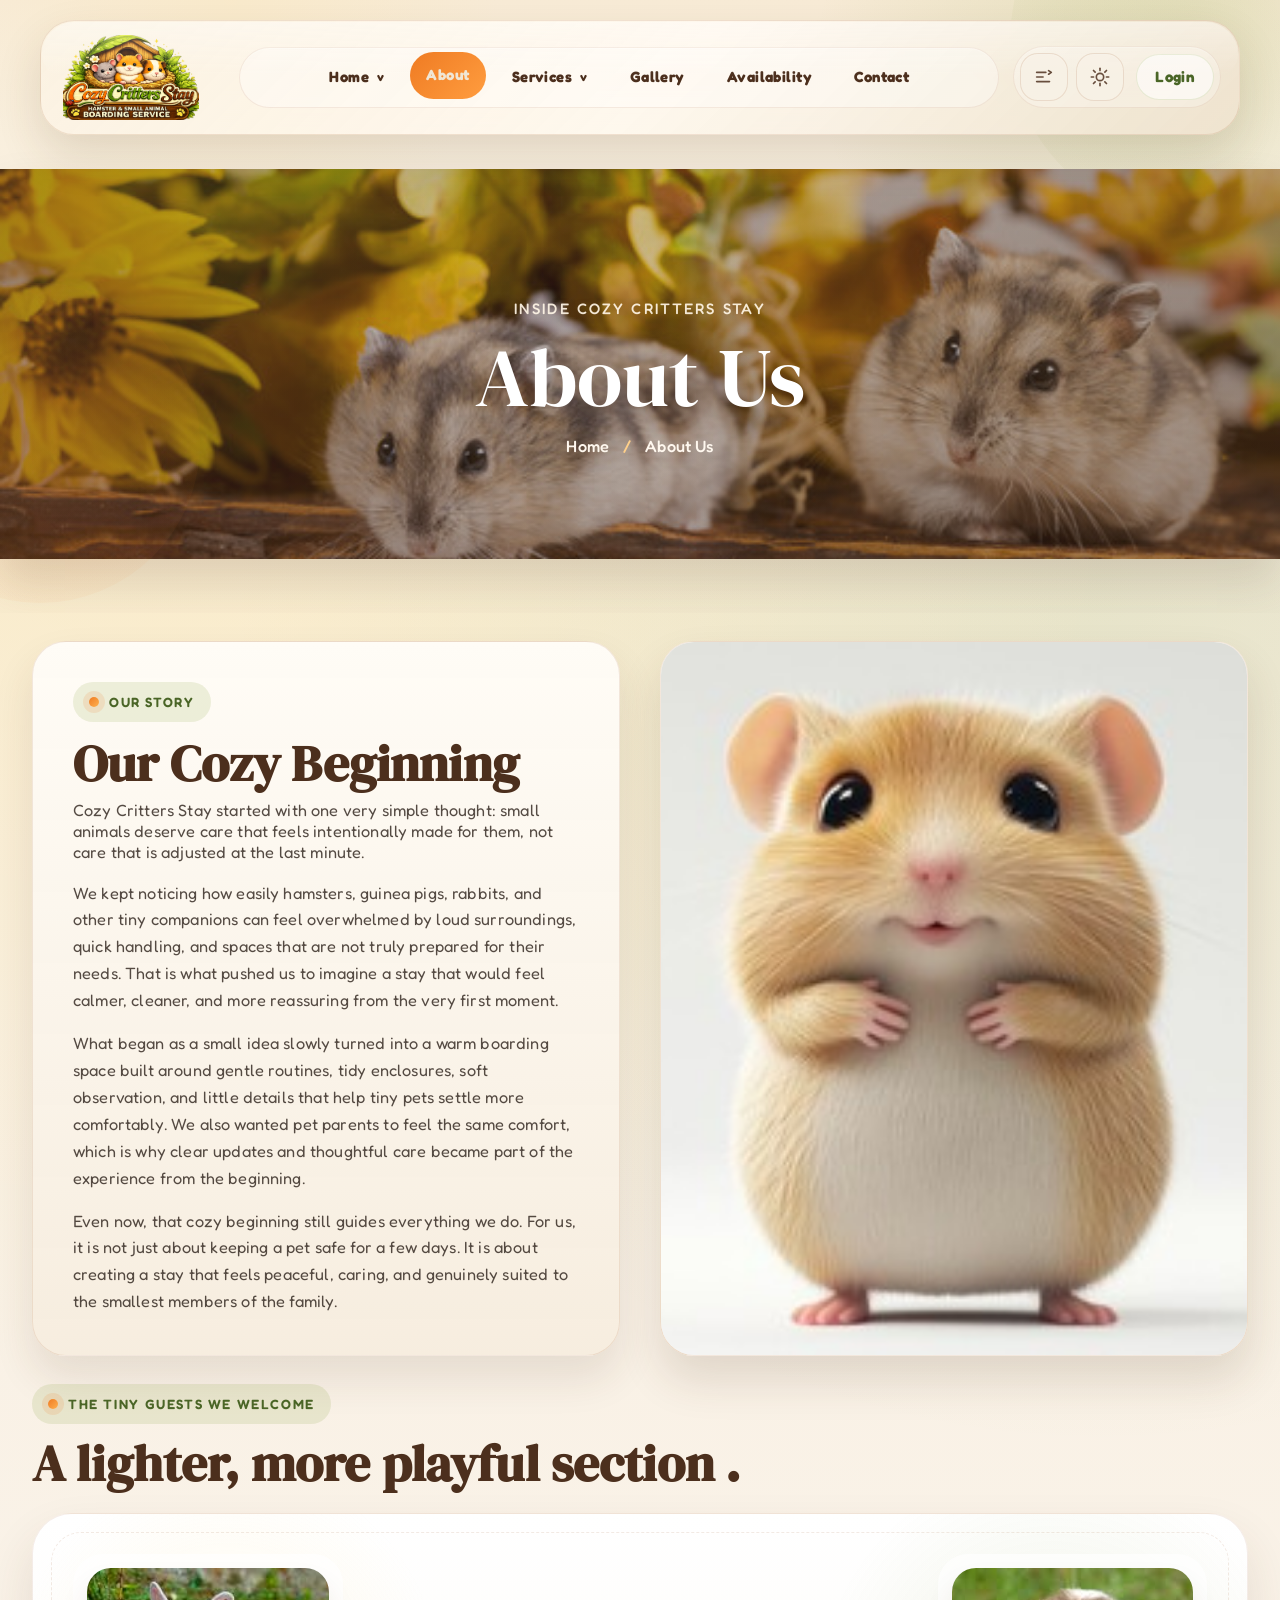
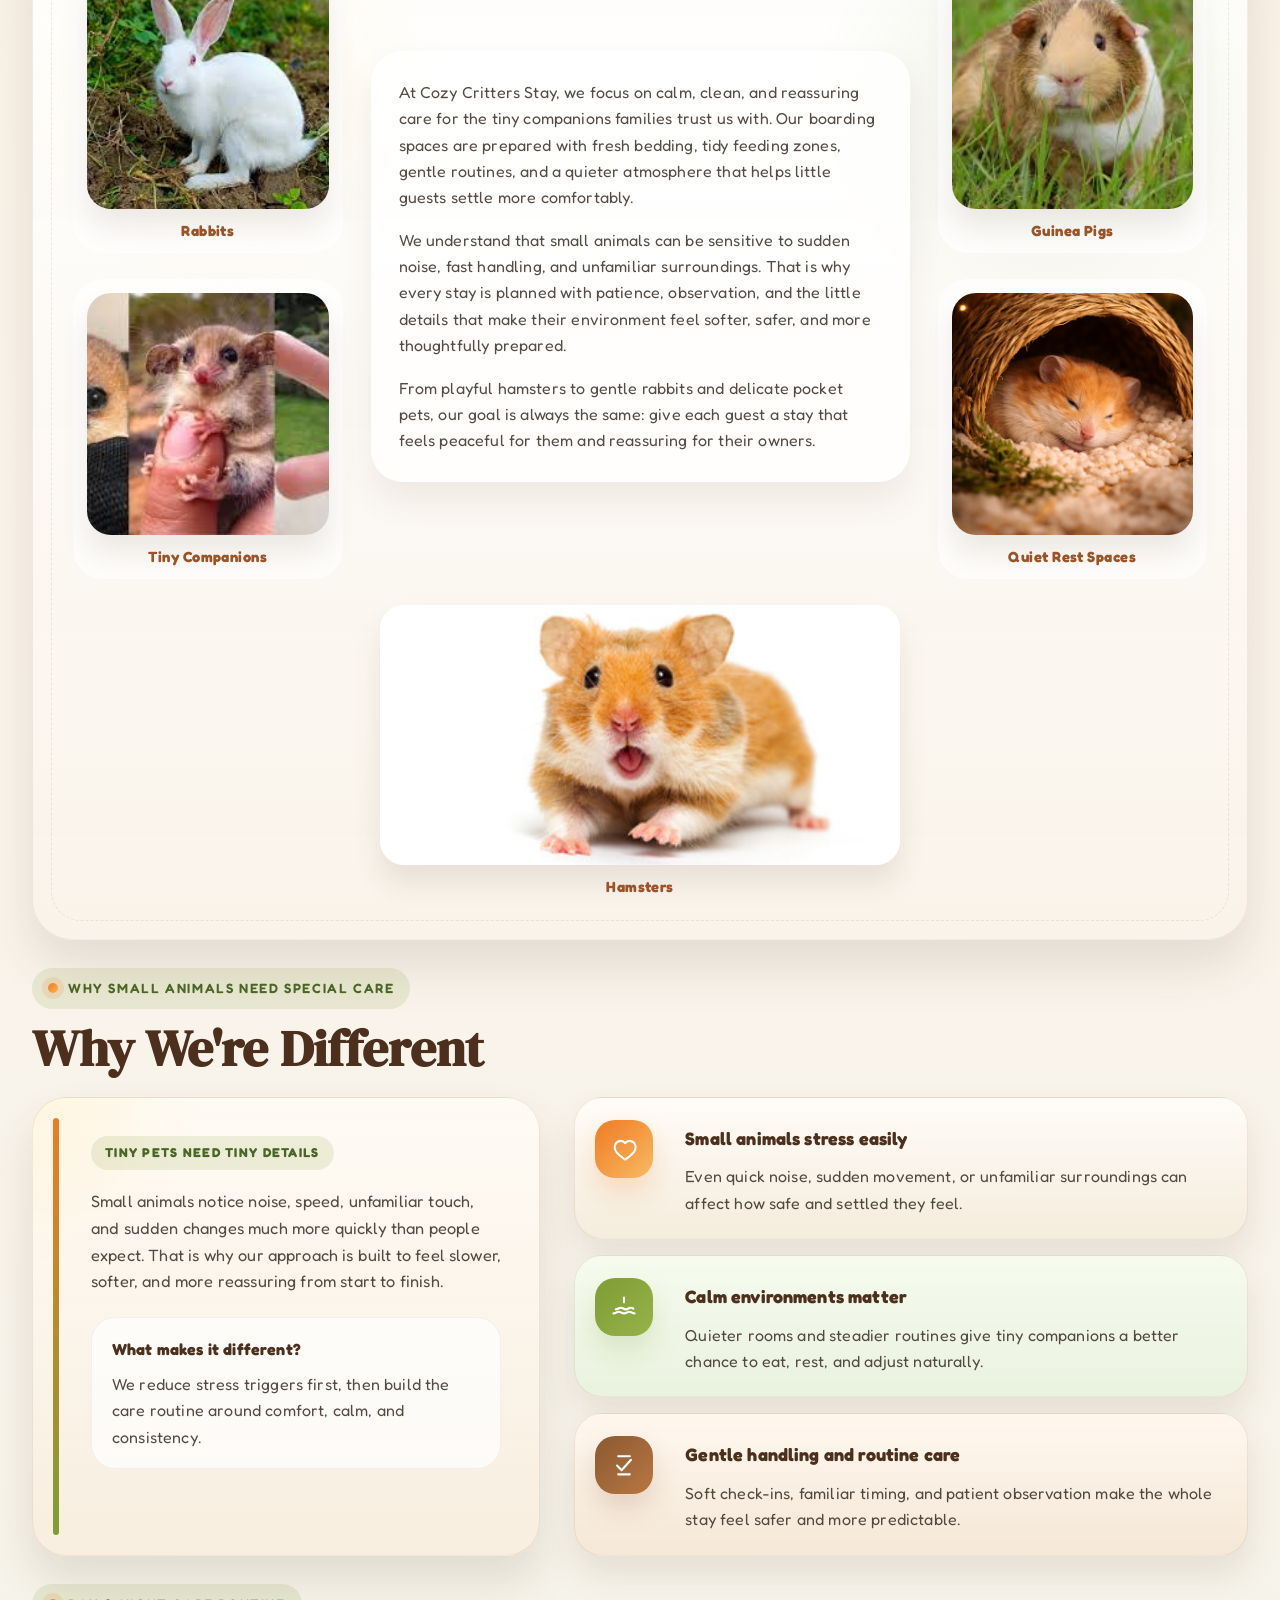
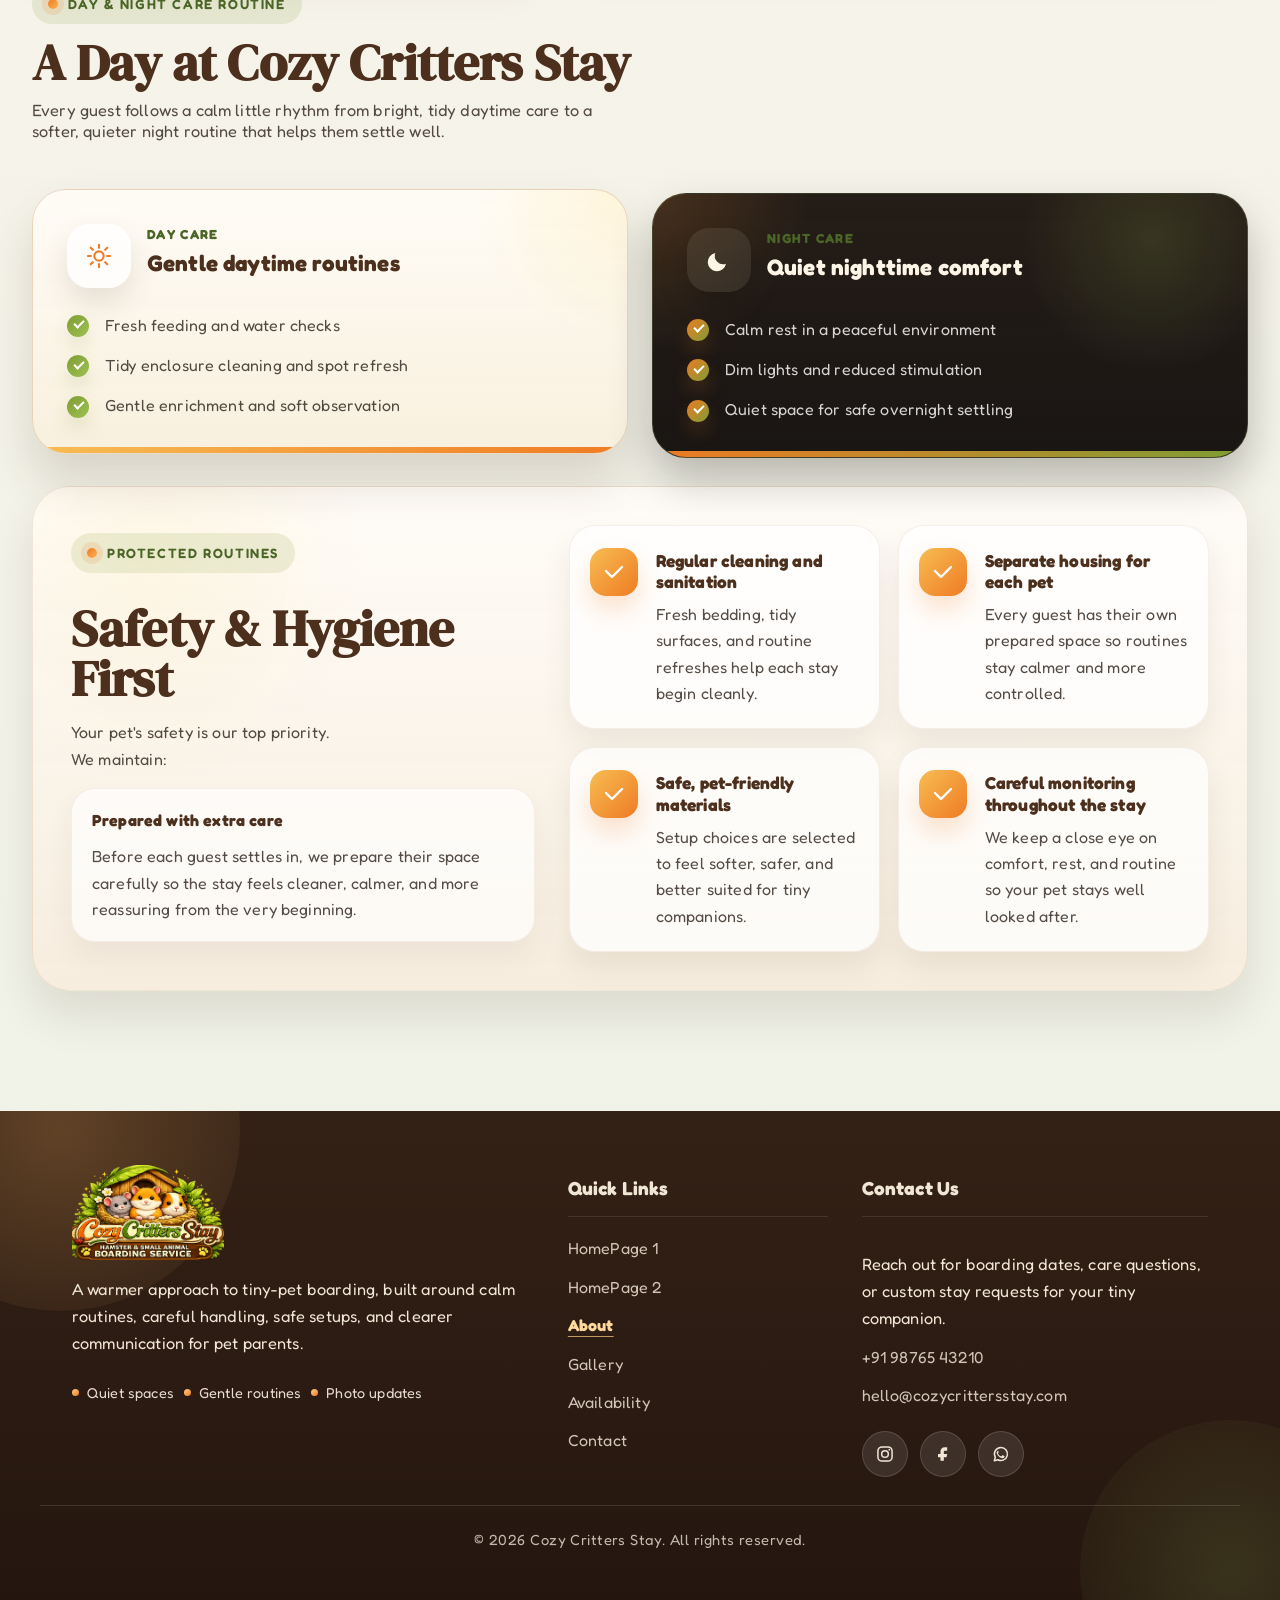
==== commit 81590c7c: "Add files via upload" ====
--- a/about.html
+++ b/about.html
@@ -1,4 +1,4 @@
-<!DOCTYPE html>
+﻿<!DOCTYPE html>
 <html lang="en" dir="ltr">
 <head>
   <meta charset="UTF-8">
@@ -15,7 +15,7 @@
     rel="stylesheet"
   >
   <script src="js/mode-bootstrap.js"></script>
-  <link rel="stylesheet" href="css/style.css">
+  <link rel="stylesheet" href="css/style.css?v=20260508-responsive-lock">
   <link rel="icon" type="image/png" href="image/logo.png">
   <link rel="apple-touch-icon" href="image/logo.png">
 </head>
@@ -74,10 +74,10 @@
               </span>
               <span class="nav-mode-icon nav-mode-icon--active" aria-hidden="true">
                 <svg viewBox="0 0 24 24" focusable="false">
-                  <path d="M10 7h10"></path>
-                  <path d="M13 12h7"></path>
-                  <path d="M6 17h14"></path>
-                  <path d="M7 5L4 7l3 2"></path>
+                  <path d="M10 6h10"></path>
+                  <path d="M7 12h13"></path>
+                  <path d="M13 18h7"></path>
+                  <path d="M9 4L4 8l5 4"></path>
                 </svg>
               </span>
               <span class="sr-only nav-mode-value">LTR</span>
@@ -466,6 +466,9 @@
     </div>
   </footer>
 
-  <script src="js/header-modes.js"></script>
+  <script src="js/header-modes.js?v=20260508-responsive-lock"></script>
 </body>
 </html>
+
+
+
--- a/css/style.css
+++ b/css/style.css
@@ -253,7 +253,7 @@
 
 .brand-mark {
   display: block;
-  width: 78px;
+  width: 136px;
   flex-shrink: 0;
 }
 
@@ -498,7 +498,7 @@
 }
 
 .nav-mode-button[data-mode-toggle="dir"] .nav-mode-icon svg {
-  transform: scaleX(-1);
+  transform: none;
 }
 
 .nav-mode-icon--default {
@@ -1052,6 +1052,59 @@
   }
 }
 
+@media (min-width: 861px) and (max-width: 1080px) {
+  .hero-shell {
+    padding-inline: clamp(14px, 2.6vw, 24px);
+  }
+
+  .navbar {
+    gap: 12px;
+    padding: 12px 14px 12px 16px;
+  }
+
+  .nav-links {
+    justify-content: center;
+    gap: 10px;
+  }
+
+  .nav-main {
+    justify-content: center;
+    flex-wrap: nowrap;
+    gap: 4px;
+    padding: 4px;
+  }
+
+  .nav-main > a,
+  .nav-dropdown > summary {
+    padding: 10px 12px;
+    font-size: 0.82rem;
+    letter-spacing: 0.01em;
+    white-space: nowrap;
+  }
+
+  .nav-tools {
+    gap: 8px;
+    padding: 4px;
+  }
+
+  .nav-preferences {
+    gap: 6px;
+  }
+
+  .nav-mode-button {
+    width: 44px;
+    height: 44px;
+    border-radius: 16px;
+  }
+
+  .nav-pill {
+    min-height: 44px;
+    padding-inline: 14px;
+    font-size: 0.86rem;
+    white-space: nowrap;
+  }
+}
+
 @media (max-width: 860px) {
   .navbar {
     align-items: center;
@@ -1078,6 +1131,8 @@
     left: 0;
     right: 0;
     display: grid;
+    grid-template-columns: minmax(0, 1fr);
+    align-items: stretch;
     gap: 8px;
     padding: 18px;
     background: var(--mobile-menu-bg);
@@ -1092,6 +1147,8 @@
 
   .nav-main {
     display: grid;
+    grid-template-columns: minmax(0, 1fr);
+    justify-items: stretch;
     gap: 8px;
     padding: 0;
     border: 0;
@@ -1101,6 +1158,8 @@
 
   .nav-tools {
     display: grid;
+    grid-template-columns: minmax(0, 1fr);
+    justify-items: stretch;
     gap: 12px;
     margin-left: 0;
     margin-right: 0;
@@ -1112,31 +1171,56 @@
 
   .nav-main > a,
   .nav-dropdown > summary {
+    display: flex;
+    align-items: center;
+    justify-content: center;
     width: 100%;
+    min-width: 0;
+    min-height: 48px;
+    box-sizing: border-box;
     text-align: center;
     background: var(--dropdown-link-bg);
   }
 
   .nav-dropdown {
     width: 100%;
+    min-width: 0;
   }
 
   .nav-dropdown > summary {
     justify-content: center;
   }
 
+  .nav-main > a.active,
+  .nav-main > a[aria-current="page"],
+  .nav-dropdown--active > summary,
+  .nav-dropdown[open] > summary {
+    background: linear-gradient(135deg, var(--apricot), #ff9d3f);
+    color: var(--white);
+  }
+
   .dropdown-menu {
     position: static;
+    width: 100%;
     min-width: 0;
     margin-top: 8px;
     padding: 10px;
+    box-sizing: border-box;
     border-radius: 18px;
     box-shadow: none;
     background: var(--mobile-dropdown-bg);
   }
 
   .dropdown-menu a {
+    display: flex;
+    align-items: center;
+    justify-content: center;
+    width: 100%;
+    min-height: 44px;
+    box-sizing: border-box;
     text-align: center;
+    white-space: normal;
+    line-height: 1.35;
   }
 
   .nav-preferences {
@@ -1186,7 +1270,7 @@
   }
 
   .brand-mark {
-    width: 72px;
+    width: 116px;
   }
 
   .brand-copy strong {
@@ -1355,7 +1439,10 @@
 .section-eyebrow {
   display: inline-flex;
   align-items: center;
+  justify-self: start;
   gap: 10px;
+  width: fit-content;
+  max-width: 100%;
   padding: 9px 16px;
   border-radius: 999px;
   background: rgba(127, 157, 52, 0.14);
@@ -1388,13 +1475,19 @@
   position: relative;
   z-index: 2;
   display: grid;
-  grid-template-columns: repeat(3, minmax(0, 1fr));
+  grid-template-columns: repeat(4, minmax(0, 1fr));
   gap: 18px;
+  align-items: stretch;
   margin-top: clamp(20px, 3vw, 32px);
 }
 
 .hero-info-card {
-  padding: 24px;
+  display: grid;
+  align-content: start;
+  align-items: start;
+  gap: 12px;
+  height: 100%;
+  padding: clamp(22px, 2.2vw, 26px);
   border-radius: 26px;
   border: 1px solid var(--section-line);
   background:
@@ -1426,6 +1519,11 @@
   color: var(--bark);
 }
 
+.hero-info-card h3 {
+  margin: 0;
+  line-height: 1.3;
+}
+
 .hero-info-card p,
 .service-offer-card p,
 .trust-card p,
@@ -1434,6 +1532,11 @@
 .testimonial-card p {
   margin: 10px 0 0;
   color: var(--text-body);
+}
+
+.hero-info-card p {
+  margin: 0;
+  line-height: 1.68;
 }
 
 .story-section,
@@ -2069,6 +2172,9 @@
 .updates-card {
   position: relative;
   overflow: hidden;
+  margin: 0;
+  width: 100%;
+  justify-self: stretch;
   aspect-ratio: 4 / 3;
   min-height: 220px;
   border-radius: 24px;
@@ -2082,6 +2188,21 @@
   grid-column: span 2;
   aspect-ratio: 16 / 10;
   min-height: 290px;
+}
+
+@media (max-width: 1024px) {
+  .home-two-page .updates-gallery {
+    width: 100%;
+    justify-self: stretch;
+  }
+
+  .home-two-page .updates-card {
+    min-width: 0;
+  }
+
+  .home-two-page .updates-card img {
+    object-position: center center;
+  }
 }
 
 .updates-layout--single .updates-list {
@@ -2806,7 +2927,7 @@
 }
 
 .footer-branding img {
-  width: 92px;
+  width: 152px;
   flex-shrink: 0;
 }
 
@@ -3404,7 +3525,7 @@
   }
 
   .footer-branding img {
-    width: 80px;
+    width: 124px;
   }
 
   .scroll-top-button {
@@ -4102,6 +4223,10 @@
   margin-top: clamp(34px, 4vw, 44px);
 }
 
+.home-two-page .booking-request-section {
+  margin-bottom: clamp(30px, 4vw, 46px);
+}
+
 .home-two-page .home-two-page-banner {
   position: relative;
   overflow: hidden;
@@ -4192,7 +4317,7 @@
   grid-template-areas: "left copy right";
   align-items: end;
   gap: clamp(16px, 3vw, 28px);
-  padding: clamp(26px, 4vw, 40px) clamp(20px, 4vw, 42px) 120px;
+  padding: clamp(30px, 4vw, 44px) clamp(20px, 4vw, 42px) 148px;
   border-radius: 38px;
   background:
     linear-gradient(135deg, #7b9a35 0%, #5f7e2f 42%, #b96d2e 100%);
@@ -4315,7 +4440,7 @@
   z-index: 2;
   width: min(780px, calc(100% - 28px));
   margin: -78px auto 0;
-  padding: clamp(22px, 3.4vw, 30px);
+  padding: clamp(24px, 3.6vw, 32px);
   border-radius: 32px;
   border: 1px solid rgba(154, 84, 39, 0.12);
   background: linear-gradient(180deg, rgba(255, 255, 255, 0.98), rgba(250, 245, 236, 0.96));
@@ -4464,7 +4589,7 @@
 }
 
 .home-two-page .faq-support-item[open] summary::after {
-  content: "−";
+  content: "âˆ’";
 }
 
 .home-two-page .faq-support-answer {
@@ -4550,7 +4675,7 @@
       "copy copy"
       "left right";
     align-items: end;
-    padding-bottom: 118px;
+    padding-bottom: 136px;
   }
 
   .home-two-page .booking-pet--left,
@@ -4576,7 +4701,7 @@
   }
 
   .home-two-page .booking-request-banner {
-    padding: 24px 18px 104px;
+    padding: 26px 18px 118px;
     border-radius: 30px;
   }
 
@@ -4588,6 +4713,7 @@
   .home-two-page .booking-request-form-card {
     width: calc(100% - 12px);
     margin-top: -54px;
+    padding: 20px;
     border-radius: 26px;
   }
 
@@ -4634,7 +4760,7 @@
 
   .home-two-page .booking-request-banner {
     gap: 14px 18px;
-    padding-bottom: 92px;
+    padding-bottom: 104px;
   }
 
   .home-two-page .booking-request-copy h2 {
@@ -11782,7 +11908,7 @@
 
 .suite-collection-grid {
   display: grid;
-  grid-template-columns: repeat(3, minmax(0, 1fr));
+  grid-template-columns: repeat(4, minmax(0, 1fr));
   gap: 22px;
   align-items: stretch;
 }
@@ -11826,7 +11952,9 @@
   gap: 16px;
   height: 100%;
   align-content: start;
+  justify-items: start;
   padding: 24px 22px 24px;
+  text-align: left;
 }
 
 .suite-spotlight-card__label {
@@ -11851,13 +11979,14 @@
   font-family: "DM Serif Display", Georgia, serif;
   font-size: 1.95rem;
   font-weight: 400;
-  line-height: 0.98;
+  line-height: 1.08;
 }
 
 .suite-spotlight-card__body p,
 .suite-spotlight-card__foot span {
   margin: 0;
   color: var(--text-body);
+  line-height: 1.7;
 }
 
 .suite-spotlight-card__list,
@@ -11874,6 +12003,7 @@
   position: relative;
   padding-left: 30px;
   color: var(--text-body);
+  line-height: 1.6;
 }
 
 .suite-spotlight-card__list li::before,
@@ -11907,6 +12037,20 @@
   gap: 6px;
   padding-top: 14px;
   border-top: 1px solid rgba(154, 84, 39, 0.12);
+}
+
+@media (min-width: 1181px) {
+  .suite-spotlight-card__body h3 {
+    min-height: 2.2em;
+  }
+
+  .suite-spotlight-card__body p {
+    min-height: 6.8em;
+  }
+
+  .suite-spotlight-card__list li {
+    min-height: 2.8em;
+  }
 }
 
 .suite-spotlight-card__foot strong,
@@ -12024,8 +12168,10 @@
 
 .suite-match-lab__grid {
   display: grid;
-  grid-template-columns: repeat(3, minmax(0, 1fr));
+  grid-template-columns: repeat(2, minmax(0, 1fr));
   gap: 18px;
+  align-items: stretch;
+  grid-auto-rows: 1fr;
 }
 
 .suite-match-card {
@@ -12050,6 +12196,10 @@
 
 .suite-match-card--calm {
   --suite-match-accent: #4a6526;
+}
+
+.suite-match-card--steady {
+  --suite-match-accent: #8d6a46;
 }
 
 .suite-match-card__index {
@@ -12424,9 +12574,12 @@
     grid-template-columns: repeat(2, minmax(0, 1fr));
   }
 
-  .suite-spotlight-card,
+  .suite-spotlight-card {
+    grid-column: auto;
+  }
+
   .suite-spotlight-card--featured {
-    grid-column: auto;
+    grid-column: 1 / -1;
   }
 
   .suite-match-lab__grid,
@@ -12622,15 +12775,15 @@
   width:50%;
   background:url('../image/beautiful-guinea-pig-pet-portrait (1).jpg') no-repeat center center/cover;
   position:relative;
+  display:flex;
+  overflow:hidden;
 }
 
 .overlay{
-  position:absolute;
-  top:0;
-  left:0;
+  position:relative;
   width:100%;
-  height:100%;
-  overflow:hidden;
+  min-height:100%;
+  overflow:visible;
   background:
     linear-gradient(155deg, rgba(29, 20, 14, 0.82), rgba(76, 47, 29, 0.58)),
     radial-gradient(circle at top right, rgba(239, 123, 35, 0.28), transparent 35%);
@@ -12638,7 +12791,8 @@
   display:flex;
   flex-direction:column;
   justify-content:center;
-  padding:60px;
+  gap:18px;
+  padding:clamp(32px, 6vw, 60px);
   isolation:isolate;
 }
 
@@ -12666,25 +12820,39 @@
 }
 
 .overlay h1{
-  font-size:40px;
-  margin-bottom:15px;
+  max-width:10ch;
+  font-size:clamp(34px, 4vw, 40px);
+  line-height:1.05;
+  margin:0;
 }
 
 .overlay p{
+  max-width:32ch;
   font-size:16px;
-  margin-bottom:30px;
+  line-height:1.6;
+  margin:0;
+  color:rgba(255, 244, 231, 0.92);
 }
 
 .features{
   display:flex;
-  gap:20px;
+  flex-wrap:wrap;
+  gap:12px;
+  margin-top:6px;
 }
 
 .features div{
-  background:rgba(255,255,255,0.1);
-  padding:10px 15px;
-  border-radius:20px;
+  display:inline-flex;
+  align-items:center;
+  justify-content:center;
+  min-width:0;
+  flex:1 1 160px;
+  background:rgba(255,255,255,0.12);
+  padding:12px 16px;
+  border-radius:18px;
   font-size:14px;
+  line-height:1.4;
+  backdrop-filter:blur(6px);
 }
 
 /* RIGHT SIDE */
@@ -12935,14 +13103,51 @@
 @media(max-width:900px){
   body.auth-page .container{
     flex-direction:column;
+    gap:10px;
+    padding:10px 0 18px;
   }
   .left, .right{
-    width:100%;
+    width:calc(100% - 20px);
+    margin-inline:10px;
     min-height:50vh;
     height:auto;
   }
+  .left{
+    min-height:clamp(360px, 58vh, 460px);
+  }
   .overlay{
-    padding:36px 24px;
+    justify-content:flex-start;
+    padding:40px 24px 44px;
+  }
+  .features{
+    flex-direction:column;
+  }
+  .features div{
+    flex:1 1 auto;
+  }
+  .right{
+    padding-top:40px;
+    padding-bottom:40px;
+  }
+}
+
+@media(max-width:560px){
+  .left{
+    min-height:380px;
+  }
+  .overlay{
+    gap:14px;
+    padding:36px 20px 40px;
+  }
+  .overlay h1{
+    font-size:clamp(30px, 9vw, 40px);
+  }
+  .features{
+    gap:10px;
+  }
+  .right{
+    padding-top:32px;
+    padding-bottom:32px;
   }
 }
 
@@ -13913,14 +14118,20 @@
 
 .daily-care-rhythm__facts {
   display: grid;
+  grid-template-columns: repeat(2, minmax(0, 1fr));
+  align-items: stretch;
+  grid-auto-rows: 1fr;
   gap: 14px;
 }
 
 .daily-care-rhythm__facts article,
 .daily-care-comfort__cards article,
 .feeding-cleaning-foundation__points article,
-.feeding-cleaning-pack__check {
-  display: grid;
+.feeding-cleaning-pack__check,
+.availability-booking-point {
+  display: grid;
+  align-content: start;
+  height: 100%;
   gap: 8px;
   padding: 18px 18px 16px;
   border-radius: 24px;
@@ -14109,8 +14320,12 @@
 }
 
 .daily-care-comfort__cards,
-.feeding-cleaning-pack__checks {
-  display: grid;
+.feeding-cleaning-pack__checks,
+.availability-booking-points {
+  display: grid;
+  grid-template-columns: repeat(2, minmax(0, 1fr));
+  align-items: stretch;
+  grid-auto-rows: 1fr;
   gap: 14px;
 }
 
@@ -14185,7 +14400,9 @@
 
 .feeding-cleaning-foundation__points {
   display: grid;
-  grid-template-columns: repeat(3, minmax(0, 1fr));
+  grid-template-columns: repeat(2, minmax(0, 1fr));
+  align-items: stretch;
+  grid-auto-rows: 1fr;
   gap: 14px;
 }
 
@@ -14443,6 +14660,18 @@
 }
 
 @media (max-width: 820px) {
+  .daily-care-rhythm,
+  .daily-care-cycle,
+  .daily-care-updates__shell {
+    grid-template-columns: 1fr !important;
+  }
+
+  .daily-care-cycle__snapshot,
+  .daily-care-updates__visual {
+    width: 100%;
+    max-width: none;
+  }
+
   .daily-care-cycle__timeline,
   .daily-care-comfort__gallery,
   .feeding-cleaning-foundation__points,
@@ -14472,6 +14701,13 @@
   .feeding-cleaning-page-banner__crumbs {
     gap: 10px;
     font-size: 0.9rem;
+  }
+
+  .daily-care-cycle__snapshot img,
+  .daily-care-updates__visual img {
+    height: auto;
+    min-height: 220px;
+    aspect-ratio: 4 / 3;
   }
 }
 
@@ -15006,8 +15242,8 @@
   }
 
   .nav-links {
-    max-height: calc(100vh - 110px);
-    overflow-y: auto;
+    max-height: none;
+    overflow: visible;
     z-index: 25;
   }
 
@@ -15757,3 +15993,394 @@
     margin-inline: auto 0;
   }
 }
+
+/* Unified internal page banner typography */
+:is(
+  .about-page-banner__kicker,
+  .contact-page-banner__kicker,
+  .gallery-page-banner__kicker,
+  .availability-page-banner__kicker,
+  .suites-page-banner__kicker,
+  .boarding-page-banner__kicker,
+  .daily-care-page-banner__kicker,
+  .feeding-cleaning-page-banner__kicker
+) {
+  font-family: "Fredoka", "Trebuchet MS", sans-serif;
+  font-size: 0.95rem !important;
+  font-weight: 500 !important;
+  letter-spacing: 0.14em;
+}
+
+:is(
+  .about-page-banner__crumbs,
+  .contact-page-banner__crumbs,
+  .gallery-page-banner__crumbs,
+  .availability-page-banner__crumbs,
+  .suites-page-banner__crumbs,
+  .boarding-page-banner__crumbs,
+  .daily-care-page-banner__crumbs,
+  .feeding-cleaning-page-banner__crumbs
+) {
+  display: inline-flex;
+  flex-wrap: wrap;
+  justify-content: flex-start;
+  gap: 14px;
+  margin-top: 20px;
+  font-family: "Fredoka", "Trebuchet MS", sans-serif;
+  font-size: 1.02rem !important;
+  font-weight: 500 !important;
+  line-height: 1.35;
+  color: rgba(255, 248, 239, 0.96) !important;
+  text-shadow: 0 6px 18px rgba(30, 18, 10, 0.22) !important;
+}
+
+:is(
+  .about-page-banner__crumbs,
+  .contact-page-banner__crumbs,
+  .gallery-page-banner__crumbs,
+  .availability-page-banner__crumbs,
+  .suites-page-banner__crumbs,
+  .boarding-page-banner__crumbs,
+  .daily-care-page-banner__crumbs,
+  .feeding-cleaning-page-banner__crumbs
+) :is(a, span, strong) {
+  font-family: inherit;
+  font-size: inherit;
+  font-weight: 500 !important;
+  line-height: inherit;
+  text-shadow: inherit;
+}
+
+:is(
+  .about-page-banner__crumbs,
+  .contact-page-banner__crumbs,
+  .gallery-page-banner__crumbs,
+  .availability-page-banner__crumbs,
+  .suites-page-banner__crumbs,
+  .boarding-page-banner__crumbs,
+  .daily-care-page-banner__crumbs,
+  .feeding-cleaning-page-banner__crumbs
+) a,
+:is(
+  .about-page-banner__crumbs,
+  .contact-page-banner__crumbs,
+  .gallery-page-banner__crumbs,
+  .availability-page-banner__crumbs,
+  .suites-page-banner__crumbs,
+  .boarding-page-banner__crumbs,
+  .daily-care-page-banner__crumbs,
+  .feeding-cleaning-page-banner__crumbs
+) strong {
+  color: #fff8ef !important;
+}
+
+:is(
+  .about-page-banner__crumbs,
+  .contact-page-banner__crumbs,
+  .gallery-page-banner__crumbs,
+  .availability-page-banner__crumbs,
+  .suites-page-banner__crumbs,
+  .boarding-page-banner__crumbs,
+  .daily-care-page-banner__crumbs,
+  .feeding-cleaning-page-banner__crumbs
+) span {
+  color: #ffd08a !important;
+}
+
+@media (max-width: 560px) {
+  :is(
+    .about-page-banner__kicker,
+    .contact-page-banner__kicker,
+    .gallery-page-banner__kicker,
+    .availability-page-banner__kicker,
+    .suites-page-banner__kicker,
+    .boarding-page-banner__kicker,
+    .daily-care-page-banner__kicker,
+    .feeding-cleaning-page-banner__kicker
+  ) {
+    font-size: 0.88rem !important;
+  }
+
+  :is(
+    .about-page-banner__crumbs,
+    .contact-page-banner__crumbs,
+    .gallery-page-banner__crumbs,
+    .availability-page-banner__crumbs,
+    .suites-page-banner__crumbs,
+    .boarding-page-banner__crumbs,
+    .daily-care-page-banner__crumbs,
+    .feeding-cleaning-page-banner__crumbs
+  ) {
+    font-size: 0.9rem !important;
+  }
+}
+
+/* Direct breadcrumb lock for pages that were still rendering lighter */
+:is(
+  body.availability-page .availability-page-banner__crumbs,
+  body.gallery-page .gallery-page-banner__crumbs,
+  body.suites-page .suites-page-banner__crumbs
+) {
+  display: inline-flex !important;
+  flex-wrap: wrap !important;
+  justify-content: flex-start !important;
+  gap: 14px !important;
+  margin-top: 20px !important;
+  font-family: "Fredoka", "Trebuchet MS", sans-serif !important;
+  font-size: 1.02rem !important;
+  font-weight: 500 !important;
+  line-height: 1.35 !important;
+  color: #fff8ef !important;
+  text-shadow: 0 6px 18px rgba(30, 18, 10, 0.22) !important;
+}
+
+:is(
+  body.availability-page .availability-page-banner__crumbs,
+  body.gallery-page .gallery-page-banner__crumbs,
+  body.suites-page .suites-page-banner__crumbs
+) :is(a, strong, span) {
+  font-family: inherit !important;
+  font-size: inherit !important;
+  font-weight: 500 !important;
+  line-height: inherit !important;
+  text-shadow: inherit !important;
+}
+
+body.availability-page .availability-page-banner__crumbs a,
+body.availability-page .availability-page-banner__crumbs strong,
+body.gallery-page .gallery-page-banner__crumbs a,
+body.gallery-page .gallery-page-banner__crumbs strong,
+body.suites-page .suites-page-banner__crumbs a,
+body.suites-page .suites-page-banner__crumbs strong {
+  color: #fff8ef !important;
+}
+
+body.availability-page .availability-page-banner__crumbs span,
+body.gallery-page .gallery-page-banner__crumbs span,
+body.suites-page .suites-page-banner__crumbs span {
+  color: #ffd08a !important;
+}
+
+@media (max-width: 560px) {
+  :is(
+    body.availability-page .availability-page-banner__crumbs,
+    body.gallery-page .gallery-page-banner__crumbs,
+    body.suites-page .suites-page-banner__crumbs
+  ) {
+    font-size: 0.9rem !important;
+  }
+}
+
+/* Restore centered intros that were flattened by the late global alignment override. */
+:root:not([dir="rtl"]) body:not([class]) .availability-card .availability-copy,
+:root:not([dir="rtl"]) .home-two-page .routine-section .section-heading,
+:root:not([dir="rtl"]) body.suites-page .suite-page-heading--split > :only-child {
+  margin-inline: auto !important;
+  text-align: center !important;
+}
+
+:root:not([dir="rtl"]) body.suites-page .suite-page-heading--split > :only-child {
+  grid-column: 1 / -1;
+}
+
+@media (min-width: 861px) {
+  :root:not([dir="rtl"]) body:not([class]) .suites-section .suite-grid {
+    grid-template-columns: repeat(4, minmax(0, 1fr)) !important;
+    grid-auto-rows: 1fr;
+    gap: 14px;
+    align-items: stretch;
+  }
+
+  :root:not([dir="rtl"]) body:not([class]) .suites-section .suite-card {
+    height: 100%;
+    padding: 12px;
+    border-radius: 22px;
+  }
+
+  :root:not([dir="rtl"]) body:not([class]) .suites-section .suite-card--featured {
+    transform: none;
+  }
+
+  :root:not([dir="rtl"]) body:not([class]) .suites-section .suite-media {
+    border-radius: 16px;
+    aspect-ratio: 1 / 0.74;
+  }
+
+  :root:not([dir="rtl"]) body:not([class]) .suites-section .suite-body {
+    padding: 12px 2px 2px;
+  }
+
+  :root:not([dir="rtl"]) body:not([class]) .suites-section .suite-badge {
+    font-size: 0.68rem;
+    letter-spacing: 0.05em;
+  }
+
+  :root:not([dir="rtl"]) body:not([class]) .suites-section .suite-summary {
+    min-height: 0;
+    margin-top: 8px;
+    font-size: 0.84rem;
+    line-height: 1.5;
+  }
+
+  :root:not([dir="rtl"]) body:not([class]) .suites-section .feature-dots {
+    gap: 7px;
+    margin-top: 12px;
+  }
+
+  :root:not([dir="rtl"]) body:not([class]) .suites-section .feature-dots li {
+    padding-left: 14px;
+    font-size: 0.8rem;
+    line-height: 1.4;
+  }
+
+  :root:not([dir="rtl"]) body:not([class]) .suites-section .feature-dots li::before {
+    width: 6px;
+    height: 6px;
+  }
+}
+
+@media (min-width: 1025px) {
+  :root:not([dir="rtl"]) body:not([class]) .testimonial-grid {
+    grid-template-columns: repeat(4, minmax(0, 1fr)) !important;
+    grid-auto-rows: 1fr;
+    gap: 16px;
+    align-items: stretch;
+  }
+
+  :root:not([dir="rtl"]) body:not([class]) .testimonial-card {
+    height: 100%;
+    padding: 18px;
+    border-radius: 22px;
+  }
+
+  :root:not([dir="rtl"]) body:not([class]) .testimonial-stars {
+    font-size: 0.88rem;
+    letter-spacing: 0.1em;
+  }
+
+  :root:not([dir="rtl"]) body:not([class]) .testimonial-card p {
+    font-size: 0.9rem;
+    line-height: 1.6;
+  }
+
+  :root:not([dir="rtl"]) body:not([class]) .testimonial-card strong {
+    margin-top: 14px;
+    font-size: 0.94rem;
+  }
+
+  :root:not([dir="rtl"]) body:not([class]) .availability-checklist {
+    grid-template-columns: repeat(4, minmax(0, 1fr)) !important;
+    gap: 14px;
+  }
+
+  :root:not([dir="rtl"]) body:not([class]) .availability-checklist div {
+    height: 100%;
+    padding: 16px;
+    border-radius: 20px;
+  }
+
+  :root:not([dir="rtl"]) body:not([class]) .availability-checklist strong {
+    font-size: 0.96rem;
+  }
+
+  :root:not([dir="rtl"]) body:not([class]) .availability-checklist span {
+    margin-top: 7px;
+    font-size: 0.92rem;
+    line-height: 1.5;
+  }
+}
+
+@media (max-width: 860px) {
+  .hero-shell {
+    overflow: visible;
+  }
+
+  .navbar {
+    z-index: 60;
+  }
+
+  .nav-links {
+    max-height: min(calc(100dvh - 112px), 78vh);
+    overflow-y: auto;
+    overflow-x: hidden;
+    overscroll-behavior: contain;
+    -webkit-overflow-scrolling: touch;
+    align-content: start;
+  }
+
+  .nav-main,
+  .nav-tools {
+    align-content: start;
+  }
+}
+
+@media (max-width: 1024px) and (min-width: 641px) {
+  body.about-page .about-pet-canvas__stage {
+    grid-template-columns: repeat(2, minmax(0, 1fr)) !important;
+    grid-template-areas:
+      "story story"
+      "rabbit guinea"
+      "tiny sleepy"
+      "hamsters hamsters" !important;
+    align-items: start;
+  }
+
+  body.about-page .about-pet-canvas__story,
+  body.about-page .about-pet-float,
+  body.about-page .about-pet-strip {
+    width: 100%;
+    min-width: 0;
+  }
+}
+
+@media (max-width: 640px) {
+  body.about-page .about-pet-canvas__stage {
+    grid-template-columns: 1fr !important;
+    grid-template-areas:
+      "story"
+      "rabbit"
+      "guinea"
+      "tiny"
+      "sleepy"
+      "hamsters" !important;
+  }
+
+  body.about-page .about-pet-canvas__story {
+    width: 100%;
+    min-width: 0;
+  }
+}
+
+/* About page banner: lock hero copy to centered alignment */
+:root body.about-page .about-page-banner {
+  display: grid !important;
+  justify-content: center !important;
+  justify-items: center !important;
+  align-items: center !important;
+  text-align: center !important;
+}
+
+:root body.about-page .about-page-banner__content {
+  display: grid;
+  width: min(100%, 760px) !important;
+  max-width: min(100%, 760px) !important;
+  justify-self: center !important;
+  justify-items: center !important;
+  align-items: center !important;
+  margin: 0 auto !important;
+  margin-inline: auto !important;
+  text-align: center !important;
+}
+
+:root body.about-page .about-page-banner__content h1,
+:root body.about-page .about-page-banner__content p,
+:root body.about-page .about-page-banner__kicker,
+:root body.about-page .about-page-banner__crumbs {
+  margin-inline: auto !important;
+  text-align: center !important;
+}
+
+:root body.about-page .about-page-banner__kicker,
+:root body.about-page .about-page-banner__crumbs {
+  justify-content: center !important;
+}
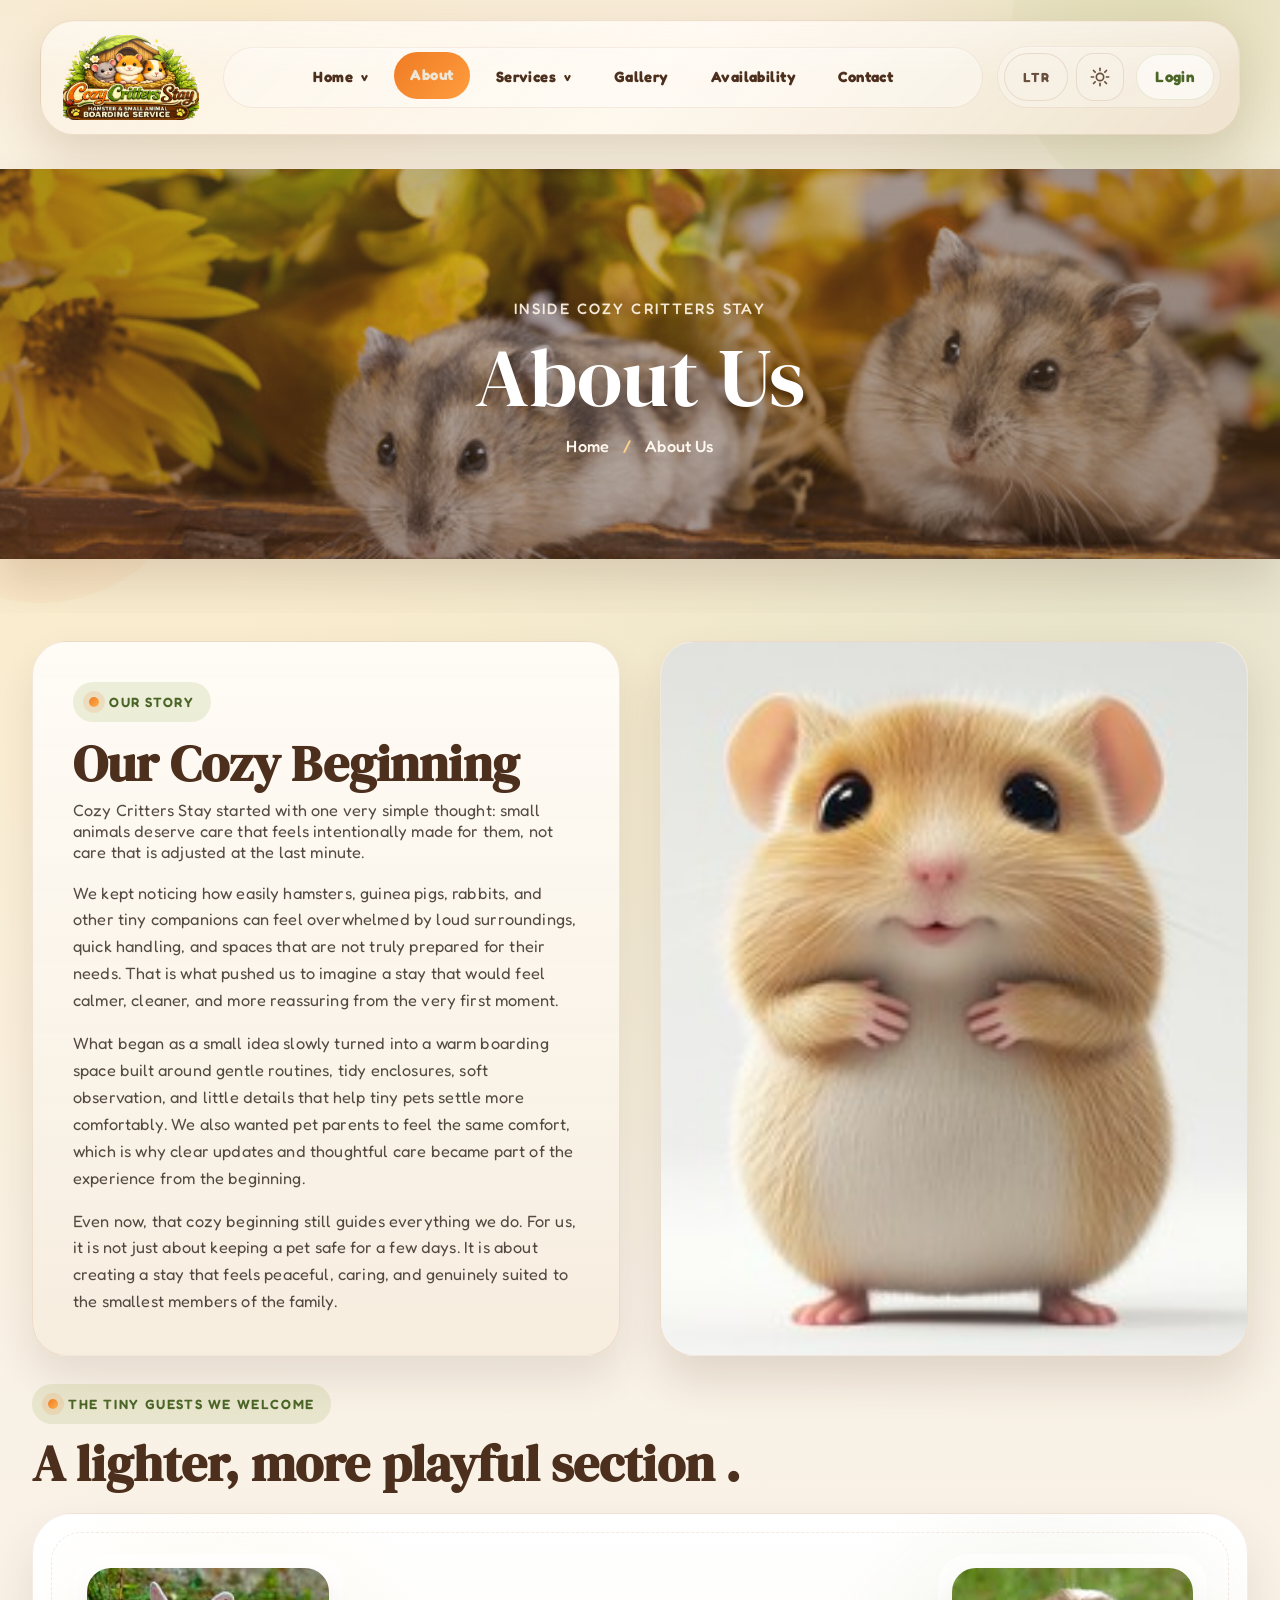
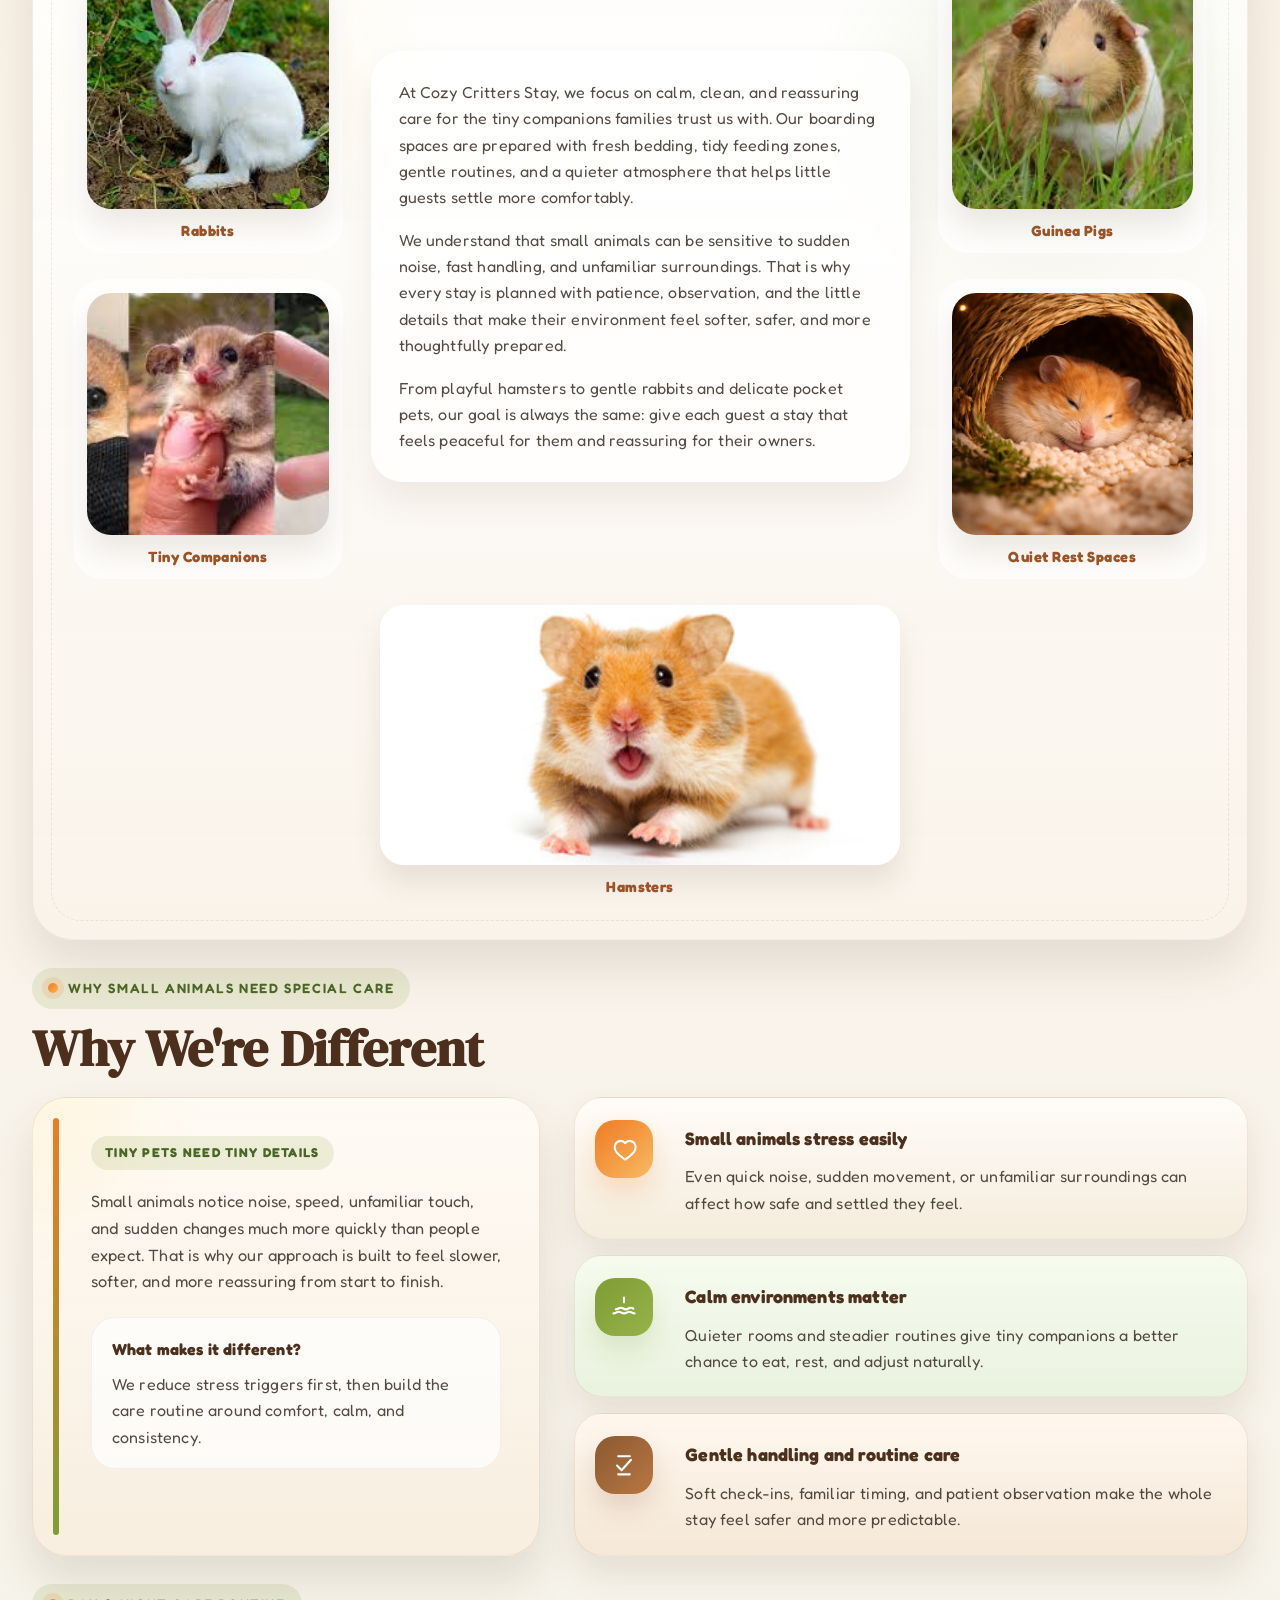
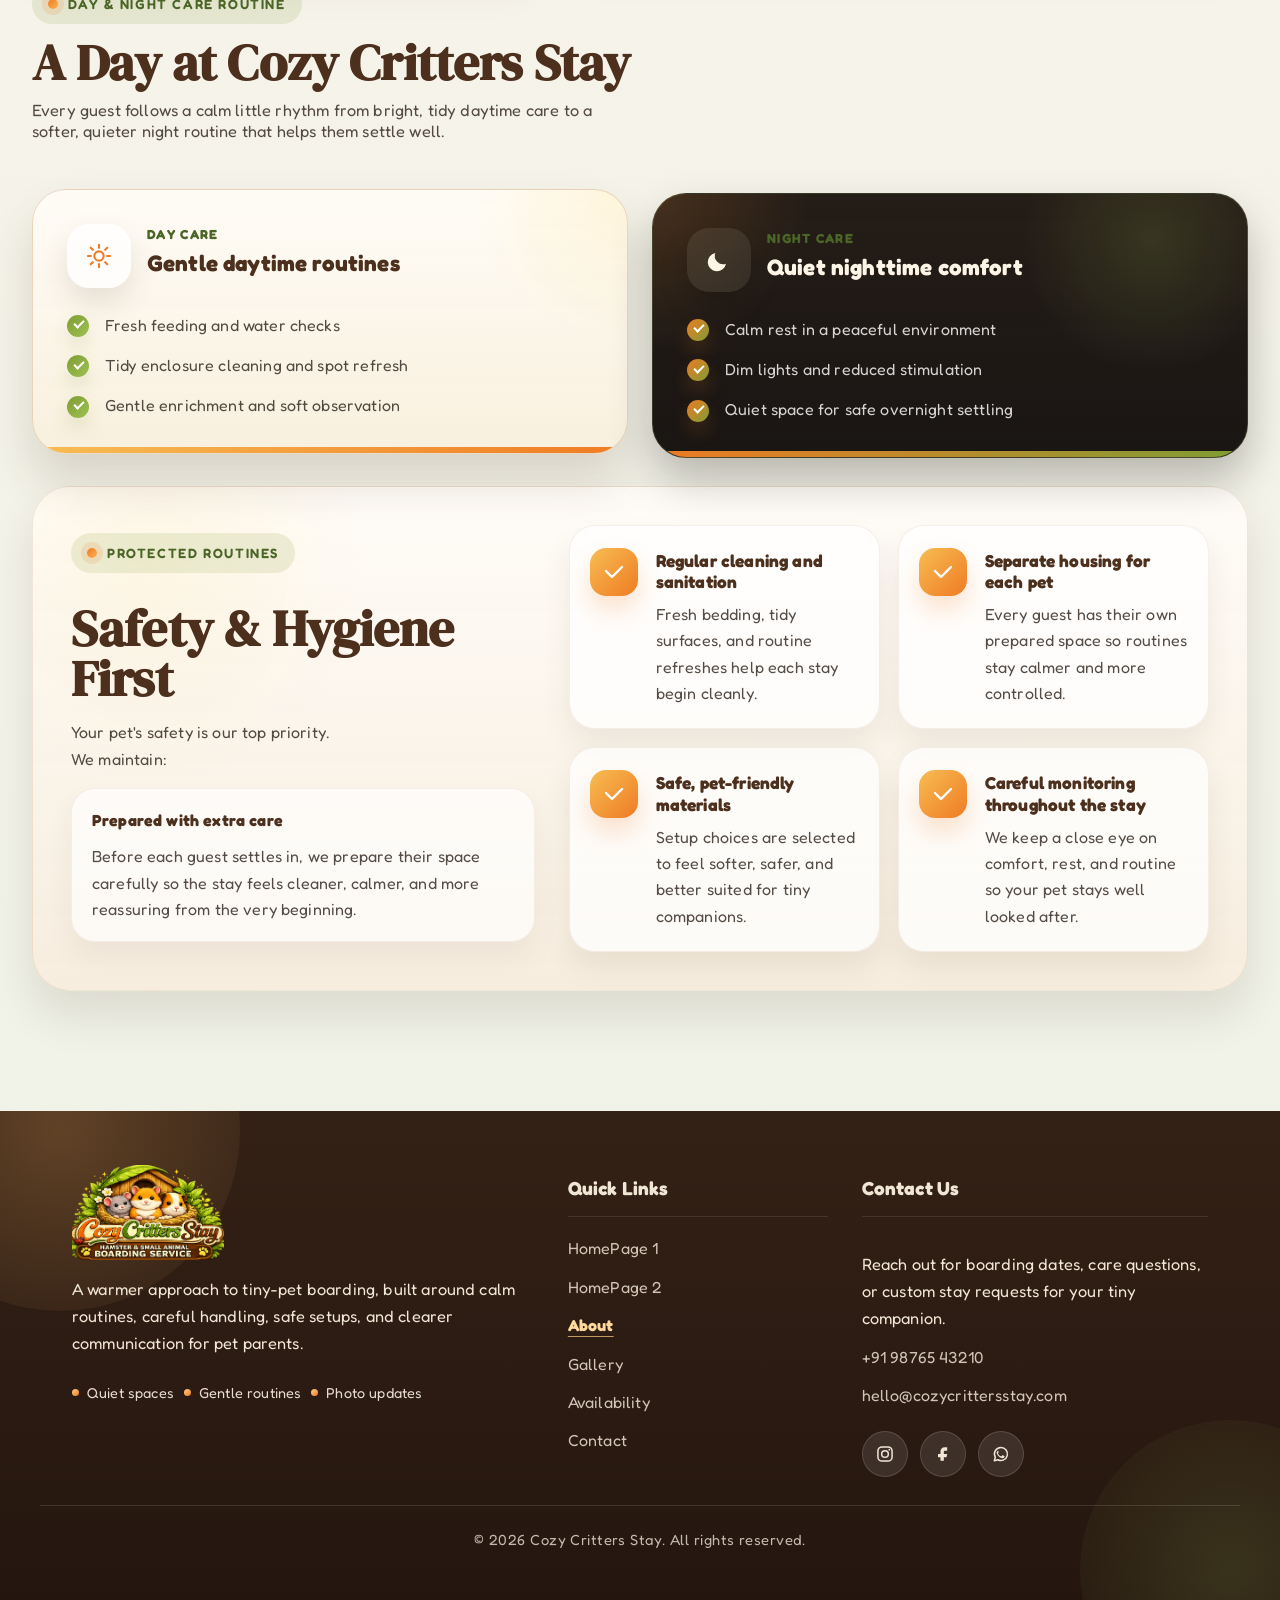
==== commit 94b80882: "Add files via upload" ====
--- a/about.html
+++ b/about.html
@@ -15,7 +15,7 @@
     rel="stylesheet"
   >
   <script src="js/mode-bootstrap.js"></script>
-  <link rel="stylesheet" href="css/style.css?v=20260508-responsive-lock">
+  <link rel="stylesheet" href="css/style.css?v=20260508-nav-state-fix">
   <link rel="icon" type="image/png" href="image/logo.png">
   <link rel="apple-touch-icon" href="image/logo.png">
 </head>
--- a/css/style.css
+++ b/css/style.css
@@ -1,4 +1,4 @@
-:root {
+﻿:root {
   color-scheme: light;
   --cream: #fbf4de;
   --sunlit: #ffe7a6;
@@ -528,6 +528,34 @@
   stroke: none;
 }
 
+.nav-mode-button[data-mode-toggle="dir"] {
+  width: 64px;
+  padding: 0 14px;
+  border-radius: 999px;
+  font-weight: 700;
+  letter-spacing: 0.08em;
+  text-transform: uppercase;
+}
+
+.nav-mode-button[data-mode-toggle="dir"] .nav-mode-icon {
+  display: none;
+}
+
+.nav-mode-button[data-mode-toggle="dir"] .nav-mode-value {
+  position: static;
+  width: auto;
+  height: auto;
+  padding: 0;
+  margin: 0;
+  overflow: visible;
+  clip: auto;
+  white-space: nowrap;
+  border: 0;
+  font-size: 0.82rem;
+  line-height: 1;
+  color: currentColor;
+}
+
 .sr-only {
   position: absolute;
   width: 1px;
@@ -4589,7 +4617,7 @@
 }
 
 .home-two-page .faq-support-item[open] summary::after {
-  content: "âˆ’";
+  content: "Ã¢Ë†â€™";
 }
 
 .home-two-page .faq-support-answer {
@@ -8240,12 +8268,12 @@
   position: relative;
   overflow: hidden;
   display: grid;
-  align-items: center;
-  justify-items: start;
+  align-items: start;
+  justify-items: center;
   min-height: clamp(300px, 36vw, 420px);
   margin: 28px calc(clamp(16px, 4vw, 40px) * -1) 0;
-  padding: clamp(56px, 8vw, 96px) clamp(18px, 4vw, 40px);
-  text-align: start;
+  padding: clamp(40px, 6vw, 70px) clamp(18px, 4vw, 40px);
+  text-align: center;
   background: url("../image/c5.jpg") center 36% / cover no-repeat;
   box-shadow: 0 24px 42px rgba(76, 47, 29, 0.16);
 }
@@ -8292,7 +8320,7 @@
 .contact-page-banner__crumbs {
   display: inline-flex;
   flex-wrap: wrap;
-  justify-content: flex-start;
+  justify-content: center;
   gap: 14px;
   margin-top: 20px;
   color: rgba(255, 248, 239, 0.94);
@@ -16115,6 +16143,198 @@
   }
 }
 
+/* ===== FINAL RESPONSIVE HEADER + INTERNAL BANNER STABILITY ===== */
+@media (min-width: 861px) and (max-width: 1100px) {
+  .navbar {
+    gap: 10px;
+    padding: 12px 14px 12px 16px;
+  }
+
+  .brand-mark {
+    width: 124px;
+  }
+
+  .nav-links {
+    gap: 10px;
+    min-width: 0;
+  }
+
+  .nav-main {
+    flex: 1 1 0%;
+    flex-wrap: nowrap;
+    gap: 6px;
+    padding: 4px;
+  }
+
+  .nav-main > a,
+  .nav-dropdown > summary {
+    padding: 10px 11px;
+    font-size: 0.81rem;
+    letter-spacing: 0.01em;
+    white-space: nowrap;
+  }
+
+  .nav-tools {
+    gap: 8px;
+    padding: 4px;
+  }
+
+  .nav-mode-button {
+    width: 42px;
+    height: 42px;
+    border-radius: 15px;
+  }
+
+  .nav-pill {
+    min-height: 42px;
+    padding-inline: 12px;
+    font-size: 0.84rem;
+    white-space: nowrap;
+  }
+}
+
+@media (max-width: 860px) {
+  .navbar {
+    gap: 14px;
+    align-items: center;
+  }
+
+  .brand-mark {
+    width: clamp(104px, 24vw, 122px);
+  }
+
+  .nav-links {
+    width: 100%;
+    box-sizing: border-box;
+  }
+
+  .nav-main,
+  .nav-tools,
+  .nav-cta {
+    min-width: 0;
+  }
+
+  .nav-main > a,
+  .nav-dropdown > summary,
+  .dropdown-menu a,
+  .nav-pill {
+    white-space: normal;
+    overflow-wrap: anywhere;
+  }
+}
+
+@media (max-width: 768px) {
+  .hero-shell {
+    padding-inline: 14px;
+    padding-bottom: 36px;
+  }
+
+  .navbar {
+    margin-bottom: 26px;
+  }
+
+  :is(
+    .about-page-banner,
+    .contact-page-banner,
+    .gallery-page-banner,
+    .availability-page-banner,
+    .suites-page-banner,
+    .boarding-page-banner,
+    .daily-care-page-banner,
+    .feeding-cleaning-page-banner,
+    .home-two-page .home-two-page-banner
+  ) {
+    margin-top: 22px !important;
+    padding-left: 18px !important;
+    padding-right: 18px !important;
+    min-height: 280px !important;
+  }
+
+  :is(
+    .about-page-banner__content,
+    .contact-page-banner__content,
+    .gallery-page-banner__content,
+    .availability-page-banner__content,
+    .suites-page-banner__content,
+    .boarding-page-banner__content,
+    .daily-care-page-banner__content,
+    .feeding-cleaning-page-banner__content,
+    .home-two-page .home-two-page-banner__content
+  ) {
+    width: min(100%, 680px) !important;
+    max-width: min(100%, 680px) !important;
+  }
+}
+
+@media (max-width: 360px) {
+  .hero-shell {
+    padding-inline: 12px;
+    padding-bottom: 30px;
+  }
+
+  .navbar {
+    gap: 12px;
+    padding: 12px 14px;
+    border-radius: 26px;
+  }
+
+  .brand-mark {
+    width: 96px;
+  }
+
+  .menu-button {
+    width: 48px;
+    height: 48px;
+  }
+
+  :is(
+    .about-page-banner,
+    .contact-page-banner,
+    .gallery-page-banner,
+    .availability-page-banner,
+    .suites-page-banner,
+    .boarding-page-banner,
+    .daily-care-page-banner,
+    .feeding-cleaning-page-banner,
+    .home-two-page .home-two-page-banner
+  ) {
+    padding-left: 16px !important;
+    padding-right: 16px !important;
+    min-height: 252px !important;
+  }
+
+  :is(
+    .about-page-banner__content h1,
+    .contact-page-banner__content h1,
+    .gallery-page-banner__content h1,
+    .availability-page-banner__content h1,
+    .suites-page-banner__content h1,
+    .boarding-page-banner__content h1,
+    .daily-care-page-banner__content h1,
+    .feeding-cleaning-page-banner__content h1,
+    .home-two-page .home-two-page-banner__content h1
+  ) {
+    font-size: clamp(2.25rem, 14vw, 3rem) !important;
+  }
+
+  :is(
+    .about-page-banner__kicker,
+    .contact-page-banner__kicker,
+    .gallery-page-banner__kicker,
+    .availability-page-banner__kicker,
+    .suites-page-banner__kicker,
+    .boarding-page-banner__kicker,
+    .daily-care-page-banner__kicker,
+    .feeding-cleaning-page-banner__kicker,
+    .home-two-page .home-two-page-banner__kicker
+  ) {
+    width: min(100%, 100%);
+    min-height: 0;
+    padding: 10px 14px;
+    line-height: 1.35;
+    white-space: normal;
+  }
+}
 /* Direct breadcrumb lock for pages that were still rendering lighter */
 :is(
   body.availability-page .availability-page-banner__crumbs,
@@ -16384,3 +16604,430 @@
 :root body.about-page .about-page-banner__crumbs {
   justify-content: center !important;
 }
+
+:root body.contact-page .contact-page-banner {
+  display: grid !important;
+  justify-content: center !important;
+  justify-items: center !important;
+  align-items: center !important;
+  text-align: center !important;
+}
+
+:root body.contact-page .contact-page-banner__content {
+  display: grid !important;
+  width: min(100%, 760px) !important;
+  max-width: min(100%, 760px) !important;
+  justify-self: center !important;
+  justify-items: center !important;
+  align-items: center !important;
+  margin: 0 auto !important;
+  margin-inline: auto !important;
+  text-align: center !important;
+}
+
+:root body.contact-page .contact-page-banner__content h1,
+:root body.contact-page .contact-page-banner__kicker,
+:root body.contact-page .contact-page-banner__crumbs {
+  margin-inline: auto !important;
+  text-align: center !important;
+}
+
+:root body.contact-page .contact-page-banner__kicker,
+:root body.contact-page .contact-page-banner__crumbs {
+  justify-content: center !important;
+}
+
+
+/* Final banner center lock: match internal banners to About page */
+:root:not([dir="rtl"]) :is(
+  body.about-page .about-page-banner,
+  body.contact-page .contact-page-banner,
+  body.gallery-page .gallery-page-banner,
+  body.availability-page .availability-page-banner,
+  body.suites-page .suites-page-banner,
+  body.boarding-page .boarding-page-banner,
+  body.daily-care-page .daily-care-page-banner,
+  body.feeding-cleaning-page .feeding-cleaning-page-banner
+) {
+  justify-content: center !important;
+  justify-items: center !important;
+  text-align: center !important;
+}
+
+:root:not([dir="rtl"]) :is(
+  body.about-page .about-page-banner__content,
+  body.contact-page .contact-page-banner__content,
+  body.gallery-page .gallery-page-banner__content,
+  body.availability-page .availability-page-banner__content,
+  body.suites-page .suites-page-banner__content,
+  body.boarding-page .boarding-page-banner__content,
+  body.daily-care-page .daily-care-page-banner__content,
+  body.feeding-cleaning-page .feeding-cleaning-page-banner__content
+) {
+  margin: 0 auto !important;
+  margin-inline: auto !important;
+  text-align: center !important;
+  justify-items: center !important;
+  align-items: center !important;
+}
+
+:root:not([dir="rtl"]) :is(
+  body.about-page .about-page-banner__content h1,
+  body.about-page .about-page-banner__content p,
+  body.contact-page .contact-page-banner__content h1,
+  body.contact-page .contact-page-banner__content p,
+  body.gallery-page .gallery-page-banner__content h1,
+  body.gallery-page .gallery-page-banner__content p,
+  body.availability-page .availability-page-banner__content h1,
+  body.availability-page .availability-page-banner__content p,
+  body.suites-page .suites-page-banner__content h1,
+  body.suites-page .suites-page-banner__content p,
+  body.boarding-page .boarding-page-banner__content h1,
+  body.boarding-page .boarding-page-banner__content p,
+  body.daily-care-page .daily-care-page-banner__content h1,
+  body.daily-care-page .daily-care-page-banner__content p,
+  body.feeding-cleaning-page .feeding-cleaning-page-banner__content h1,
+  body.feeding-cleaning-page .feeding-cleaning-page-banner__content p,
+  .about-page-banner__kicker,
+  .contact-page-banner__kicker,
+  .gallery-page-banner__kicker,
+  .availability-page-banner__kicker,
+  .suites-page-banner__kicker,
+  .boarding-page-banner__kicker,
+  .daily-care-page-banner__kicker,
+  .feeding-cleaning-page-banner__kicker,
+  .about-page-banner__crumbs,
+  .contact-page-banner__crumbs,
+  .gallery-page-banner__crumbs,
+  .availability-page-banner__crumbs,
+  .suites-page-banner__crumbs,
+  .boarding-page-banner__crumbs,
+  .daily-care-page-banner__crumbs,
+  .feeding-cleaning-page-banner__crumbs
+) {
+  margin-inline: auto !important;
+  text-align: center !important;
+}
+
+:root:not([dir="rtl"]) :is(
+  .about-page-banner__kicker,
+  .contact-page-banner__kicker,
+  .gallery-page-banner__kicker,
+  .availability-page-banner__kicker,
+  .suites-page-banner__kicker,
+  .boarding-page-banner__kicker,
+  .daily-care-page-banner__kicker,
+  .feeding-cleaning-page-banner__kicker,
+  .about-page-banner__crumbs,
+  .contact-page-banner__crumbs,
+  .gallery-page-banner__crumbs,
+  .availability-page-banner__crumbs,
+  .suites-page-banner__crumbs,
+  .boarding-page-banner__crumbs,
+  .daily-care-page-banner__crumbs,
+  .feeding-cleaning-page-banner__crumbs
+) {
+  justify-content: center !important;
+}
+
+
+
+/* ===== FINAL MOBILE + TABLET RESPONSIVE LOCK ===== */
+.brand-copy:empty {
+  display: none !important;
+}
+
+@media (max-width: 1100px) {
+  .navbar,
+  .section-shell,
+  .home-two-page .section-shell,
+  .footer-shell,
+  .auth-stage,
+  main,
+  .home-main {
+    max-width: 100%;
+    box-sizing: border-box;
+  }
+
+  .navbar {
+    width: min(100%, 1220px);
+    margin-inline: auto;
+  }
+}
+
+@media (max-width: 1024px) {
+  .hero-shell {
+    overflow-x: clip;
+  }
+
+  .section-shell,
+  .home-two-page .section-shell,
+  .footer-shell,
+  .auth-stage {
+    width: min(100%, calc(100% - 28px));
+    margin-inline: auto;
+  }
+
+  .nav-links,
+  .nav-main,
+  .nav-tools,
+  .nav-cta,
+  .dropdown-menu,
+  .dropdown-menu a {
+    min-width: 0;
+    box-sizing: border-box;
+  }
+
+  :root:not([dir="rtl"]) :is(
+    body.about-page .about-page-banner,
+    body.contact-page .contact-page-banner,
+    body.gallery-page .gallery-page-banner,
+    body.availability-page .availability-page-banner,
+    body.suites-page .suites-page-banner,
+    body.boarding-page .boarding-page-banner,
+    body.daily-care-page .daily-care-page-banner,
+    body.feeding-cleaning-page .feeding-cleaning-page-banner,
+    .home-two-page .home-two-page-banner
+  ) {
+    display: grid !important;
+    justify-content: center !important;
+    justify-items: center !important;
+    align-items: center !important;
+    text-align: center !important;
+    min-height: clamp(280px, 48vw, 390px) !important;
+    padding: clamp(40px, 6vw, 64px) clamp(18px, 4vw, 28px) !important;
+  }
+
+  :root:not([dir="rtl"]) :is(
+    body.about-page .about-page-banner__content,
+    body.contact-page .contact-page-banner__content,
+    body.gallery-page .gallery-page-banner__content,
+    body.availability-page .availability-page-banner__content,
+    body.suites-page .suites-page-banner__content,
+    body.boarding-page .boarding-page-banner__content,
+    body.daily-care-page .daily-care-page-banner__content,
+    body.feeding-cleaning-page .feeding-cleaning-page-banner__content,
+    .home-two-page .home-two-page-banner__content
+  ) {
+    width: min(100%, 720px) !important;
+    max-width: min(100%, 720px) !important;
+    margin: 0 auto !important;
+    margin-inline: auto !important;
+    justify-items: center !important;
+    align-items: center !important;
+    text-align: center !important;
+  }
+
+  :root:not([dir="rtl"]) :is(
+    body.about-page .about-page-banner__content h1,
+    body.about-page .about-page-banner__content p,
+    body.contact-page .contact-page-banner__content h1,
+    body.contact-page .contact-page-banner__content p,
+    body.gallery-page .gallery-page-banner__content h1,
+    body.gallery-page .gallery-page-banner__content p,
+    body.availability-page .availability-page-banner__content h1,
+    body.availability-page .availability-page-banner__content p,
+    body.suites-page .suites-page-banner__content h1,
+    body.suites-page .suites-page-banner__content p,
+    body.boarding-page .boarding-page-banner__content h1,
+    body.boarding-page .boarding-page-banner__content p,
+    body.daily-care-page .daily-care-page-banner__content h1,
+    body.daily-care-page .daily-care-page-banner__content p,
+    body.feeding-cleaning-page .feeding-cleaning-page-banner__content h1,
+    body.feeding-cleaning-page .feeding-cleaning-page-banner__content p,
+    .home-two-page .home-two-page-banner__content h1,
+    .home-two-page .home-two-page-banner__content p,
+    .about-page-banner__kicker,
+    .contact-page-banner__kicker,
+    .gallery-page-banner__kicker,
+    .availability-page-banner__kicker,
+    .suites-page-banner__kicker,
+    .boarding-page-banner__kicker,
+    .daily-care-page-banner__kicker,
+    .feeding-cleaning-page-banner__kicker,
+    .about-page-banner__crumbs,
+    .contact-page-banner__crumbs,
+    .gallery-page-banner__crumbs,
+    .availability-page-banner__crumbs,
+    .suites-page-banner__crumbs,
+    .boarding-page-banner__crumbs,
+    .daily-care-page-banner__crumbs,
+    .feeding-cleaning-page-banner__crumbs,
+    .home-two-page .home-two-page-banner__actions,
+    .home-two-page .home-two-page-banner__kicker
+  ) {
+    margin-inline: auto !important;
+    text-align: center !important;
+    justify-content: center !important;
+  }
+}
+
+@media (max-width: 860px) {
+  .navbar {
+    gap: 12px;
+    margin-bottom: 24px;
+  }
+
+  .brand-mark {
+    width: clamp(96px, 24vw, 118px);
+  }
+
+  .nav-links {
+    top: calc(100% + 10px);
+    width: 100%;
+    max-height: min(calc(100dvh - 110px), 72vh);
+    overflow-y: auto;
+    overflow-x: hidden;
+  }
+
+  .nav-main > a,
+  .nav-dropdown > summary,
+  .dropdown-menu a,
+  .nav-pill {
+    min-height: 44px;
+    white-space: normal;
+    overflow-wrap: anywhere;
+  }
+}
+
+@media (max-width: 768px) {
+  .hero-shell {
+    padding-inline: 14px;
+    padding-bottom: 34px;
+  }
+
+  main,
+  .home-main {
+    padding-left: 0 !important;
+    padding-right: 0 !important;
+  }
+
+  .navbar {
+    padding: 14px 16px;
+  }
+
+  .nav-preferences,
+  .nav-cta {
+    width: 100%;
+  }
+
+  :is(
+    .hero-actions,
+    .availability-actions,
+    .availability-overview-actions,
+    .availability-booking-actions,
+    .about-promise-actions,
+    .about-closing-actions,
+    .suite-reserve__actions,
+    .boarding-support__actions,
+    .daily-care-updates__actions,
+    .feeding-cleaning-pack__actions,
+    .home-two-page .home-two-page-banner__actions,
+    .home-two-page .booking-request-actions,
+    .home-two-page .availability-request-actions
+  ) {
+    grid-template-columns: 1fr !important;
+  }
+}
+
+@media (max-width: 480px) {
+  .hero-shell {
+    padding-inline: 12px;
+    padding-bottom: 30px;
+  }
+
+  .navbar {
+    gap: 10px;
+    padding: 12px 14px;
+    border-radius: 26px;
+  }
+
+  .brand-mark {
+    width: 92px;
+  }
+
+  .menu-button {
+    width: 48px;
+    height: 48px;
+  }
+
+  :root:not([dir="rtl"]) :is(
+    body.about-page .about-page-banner,
+    body.contact-page .contact-page-banner,
+    body.gallery-page .gallery-page-banner,
+    body.availability-page .availability-page-banner,
+    body.suites-page .suites-page-banner,
+    body.boarding-page .boarding-page-banner,
+    body.daily-care-page .daily-care-page-banner,
+    body.feeding-cleaning-page .feeding-cleaning-page-banner,
+    .home-two-page .home-two-page-banner
+  ) {
+    min-height: 250px !important;
+    padding-left: 16px !important;
+    padding-right: 16px !important;
+  }
+
+  :is(
+    .about-page-banner__content h1,
+    .contact-page-banner__content h1,
+    .gallery-page-banner__content h1,
+    .availability-page-banner__content h1,
+    .suites-page-banner__content h1,
+    .boarding-page-banner__content h1,
+    .daily-care-page-banner__content h1,
+    .feeding-cleaning-page-banner__content h1,
+    .home-two-page .home-two-page-banner__content h1
+  ) {
+    font-size: clamp(2.2rem, 13vw, 2.95rem) !important;
+  }
+
+  :is(
+    .about-page-banner__kicker,
+    .contact-page-banner__kicker,
+    .gallery-page-banner__kicker,
+    .availability-page-banner__kicker,
+    .suites-page-banner__kicker,
+    .boarding-page-banner__kicker,
+    .daily-care-page-banner__kicker,
+    .feeding-cleaning-page-banner__kicker,
+    .home-two-page .home-two-page-banner__kicker
+  ) {
+    min-height: 0;
+    padding: 10px 14px;
+    line-height: 1.35;
+    white-space: normal;
+  }
+}
+
+/* ===== DAILY CARE BANNER CENTER LOCK ===== */
+:root:not([dir="rtl"]) body.daily-care-page .daily-care-page-banner {
+  display: grid !important;
+  justify-content: center !important;
+  justify-items: center !important;
+  align-items: center !important;
+  text-align: center !important;
+}
+
+:root:not([dir="rtl"]) body.daily-care-page .daily-care-page-banner__content {
+  width: min(100%, 720px) !important;
+  max-width: min(100%, 720px) !important;
+  margin: 0 auto !important;
+  margin-inline: auto !important;
+  justify-self: center !important;
+  justify-items: center !important;
+  align-items: center !important;
+  text-align: center !important;
+}
+
+:root:not([dir="rtl"]) body.daily-care-page .daily-care-page-banner__content h1,
+:root:not([dir="rtl"]) body.daily-care-page .daily-care-page-banner__content p,
+:root:not([dir="rtl"]) body.daily-care-page .daily-care-page-banner__kicker,
+:root:not([dir="rtl"]) body.daily-care-page .daily-care-page-banner__crumbs {
+  margin-inline: auto !important;
+  text-align: center !important;
+}
+
+:root:not([dir="rtl"]) body.daily-care-page .daily-care-page-banner__kicker,
+:root:not([dir="rtl"]) body.daily-care-page .daily-care-page-banner__crumbs {
+  justify-content: center !important;
+}
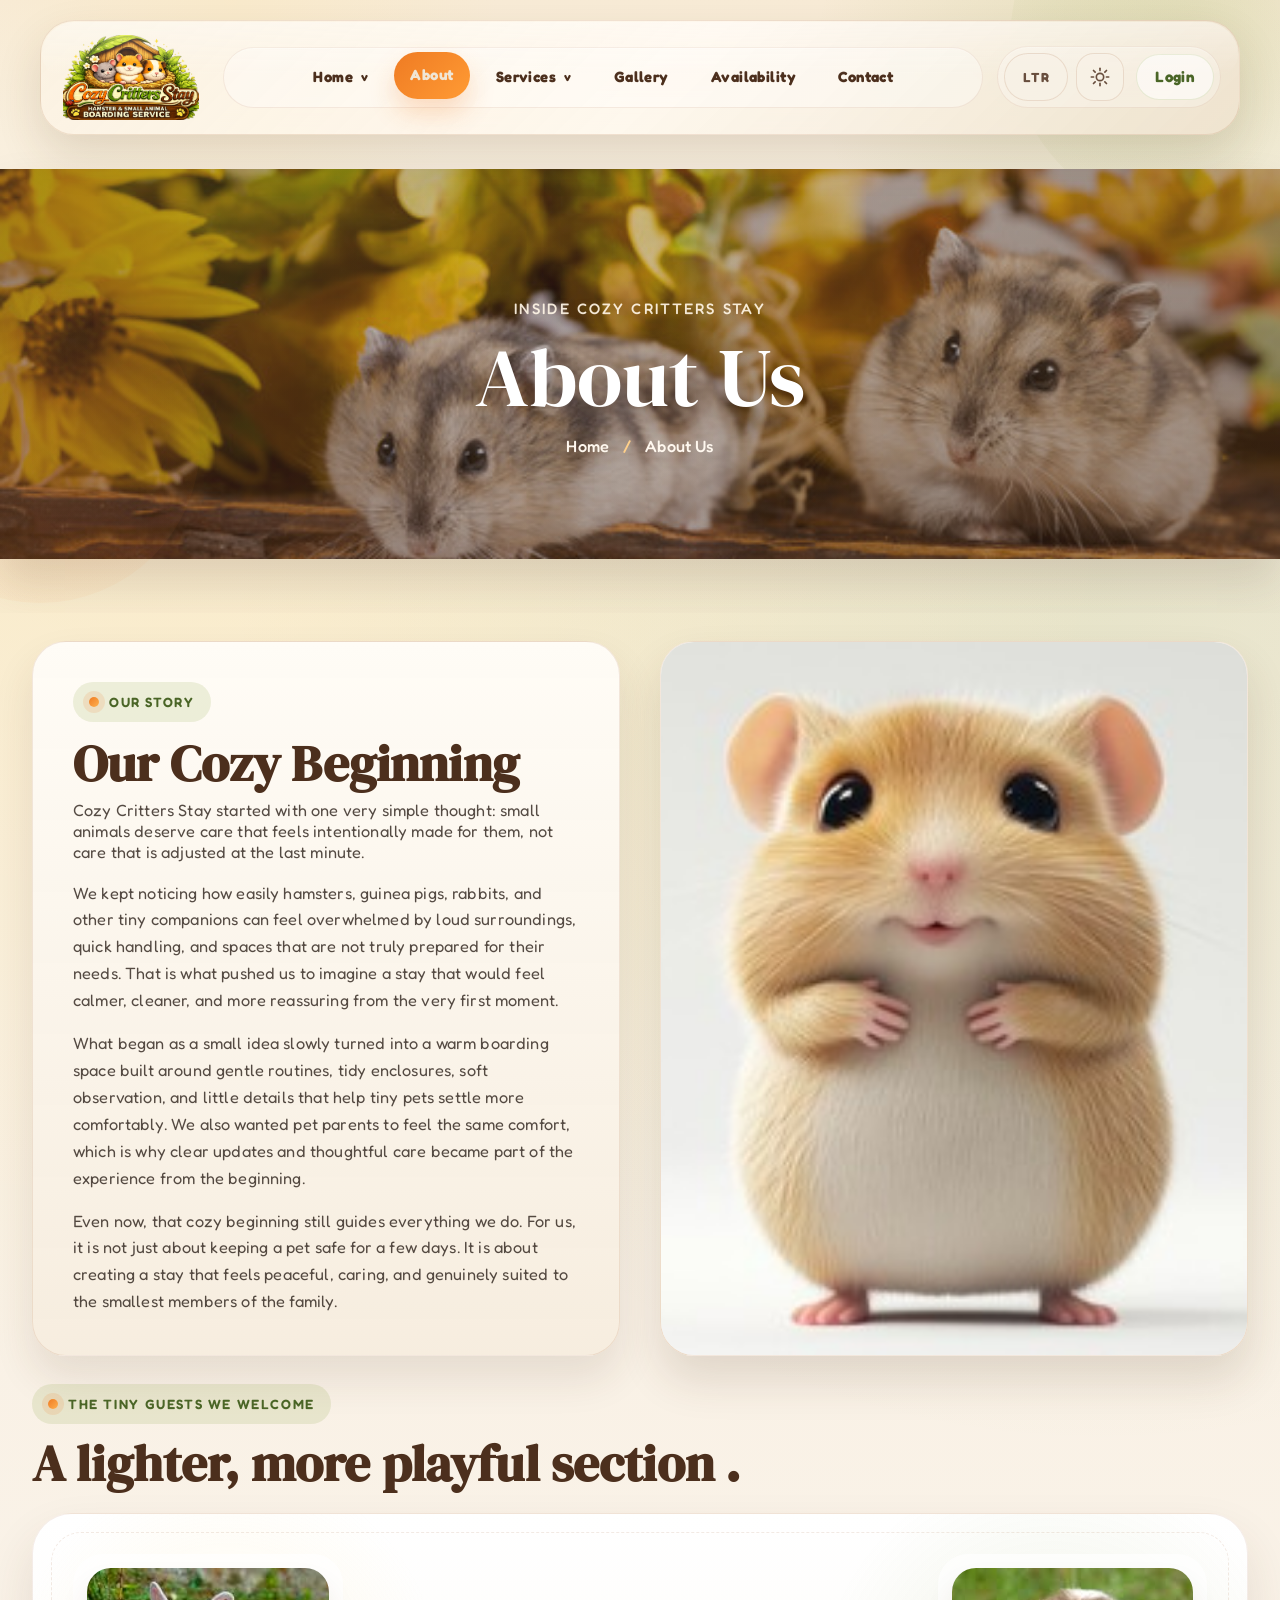
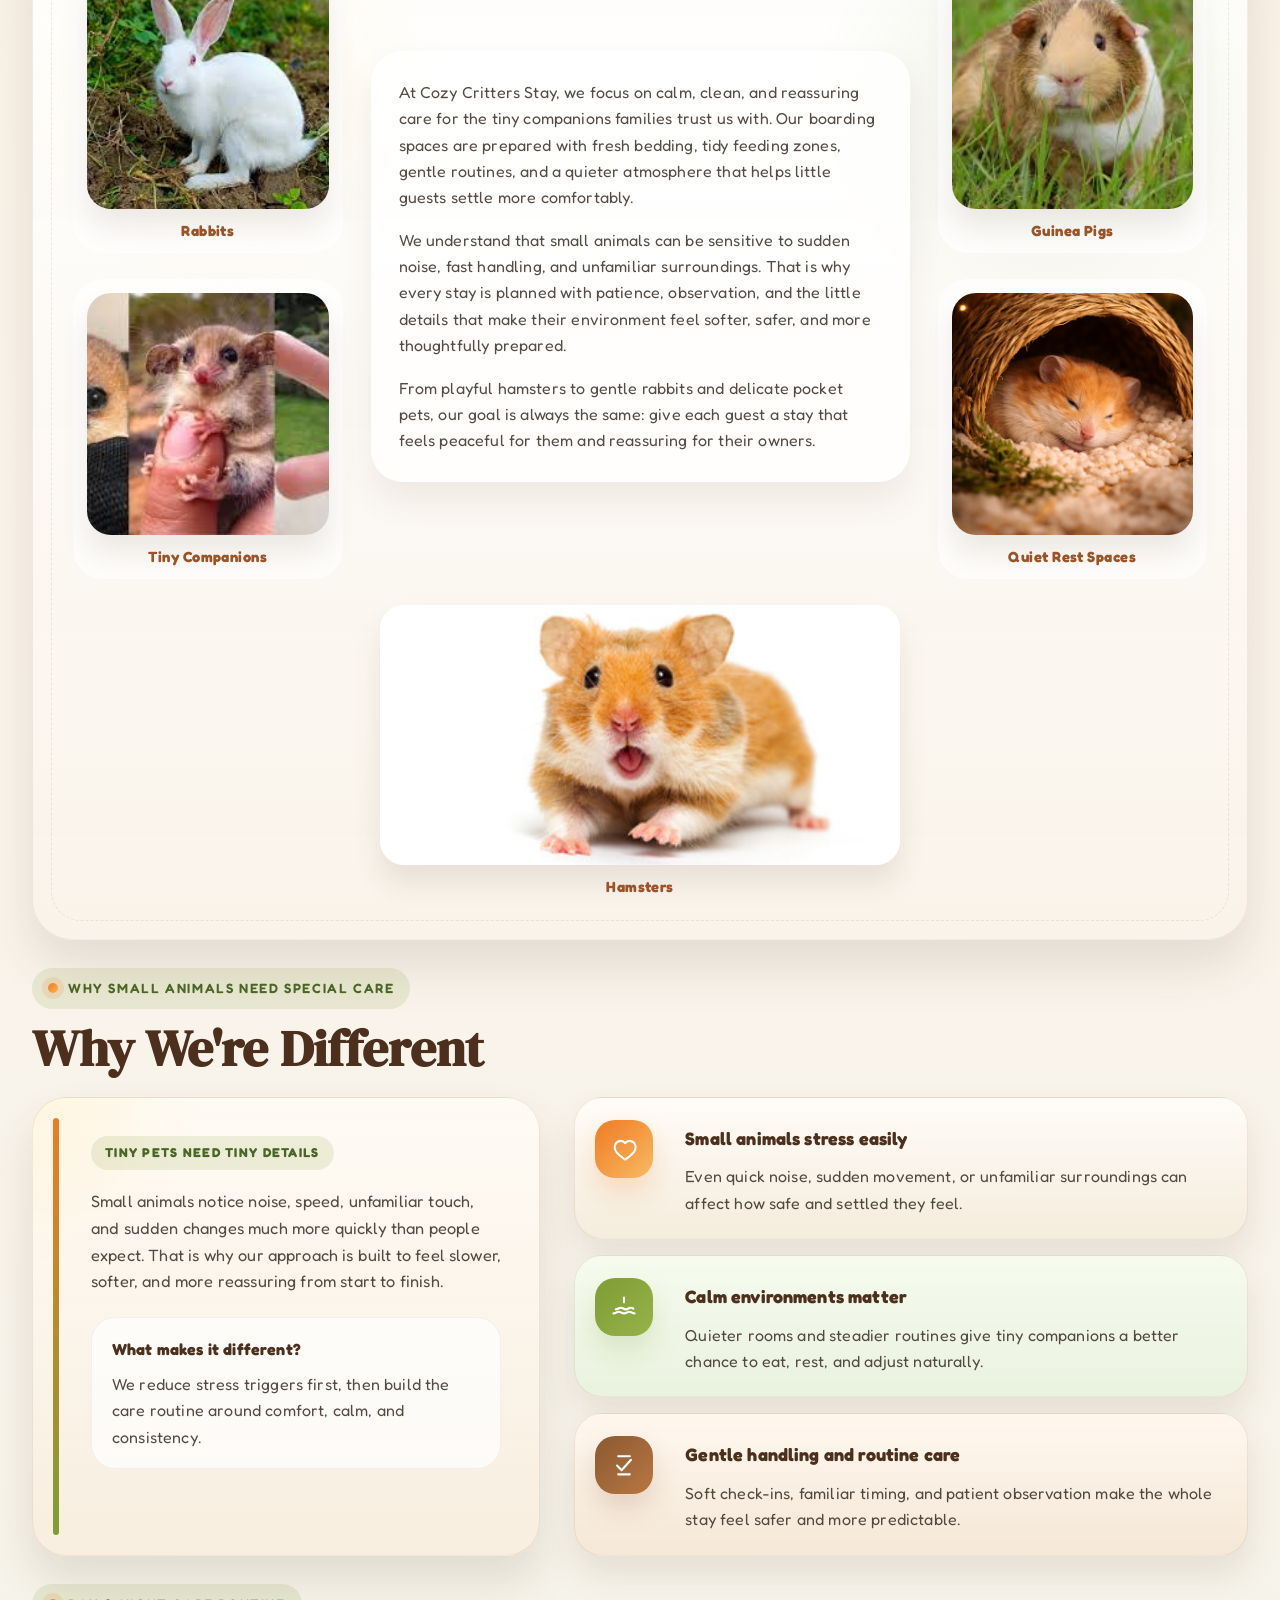
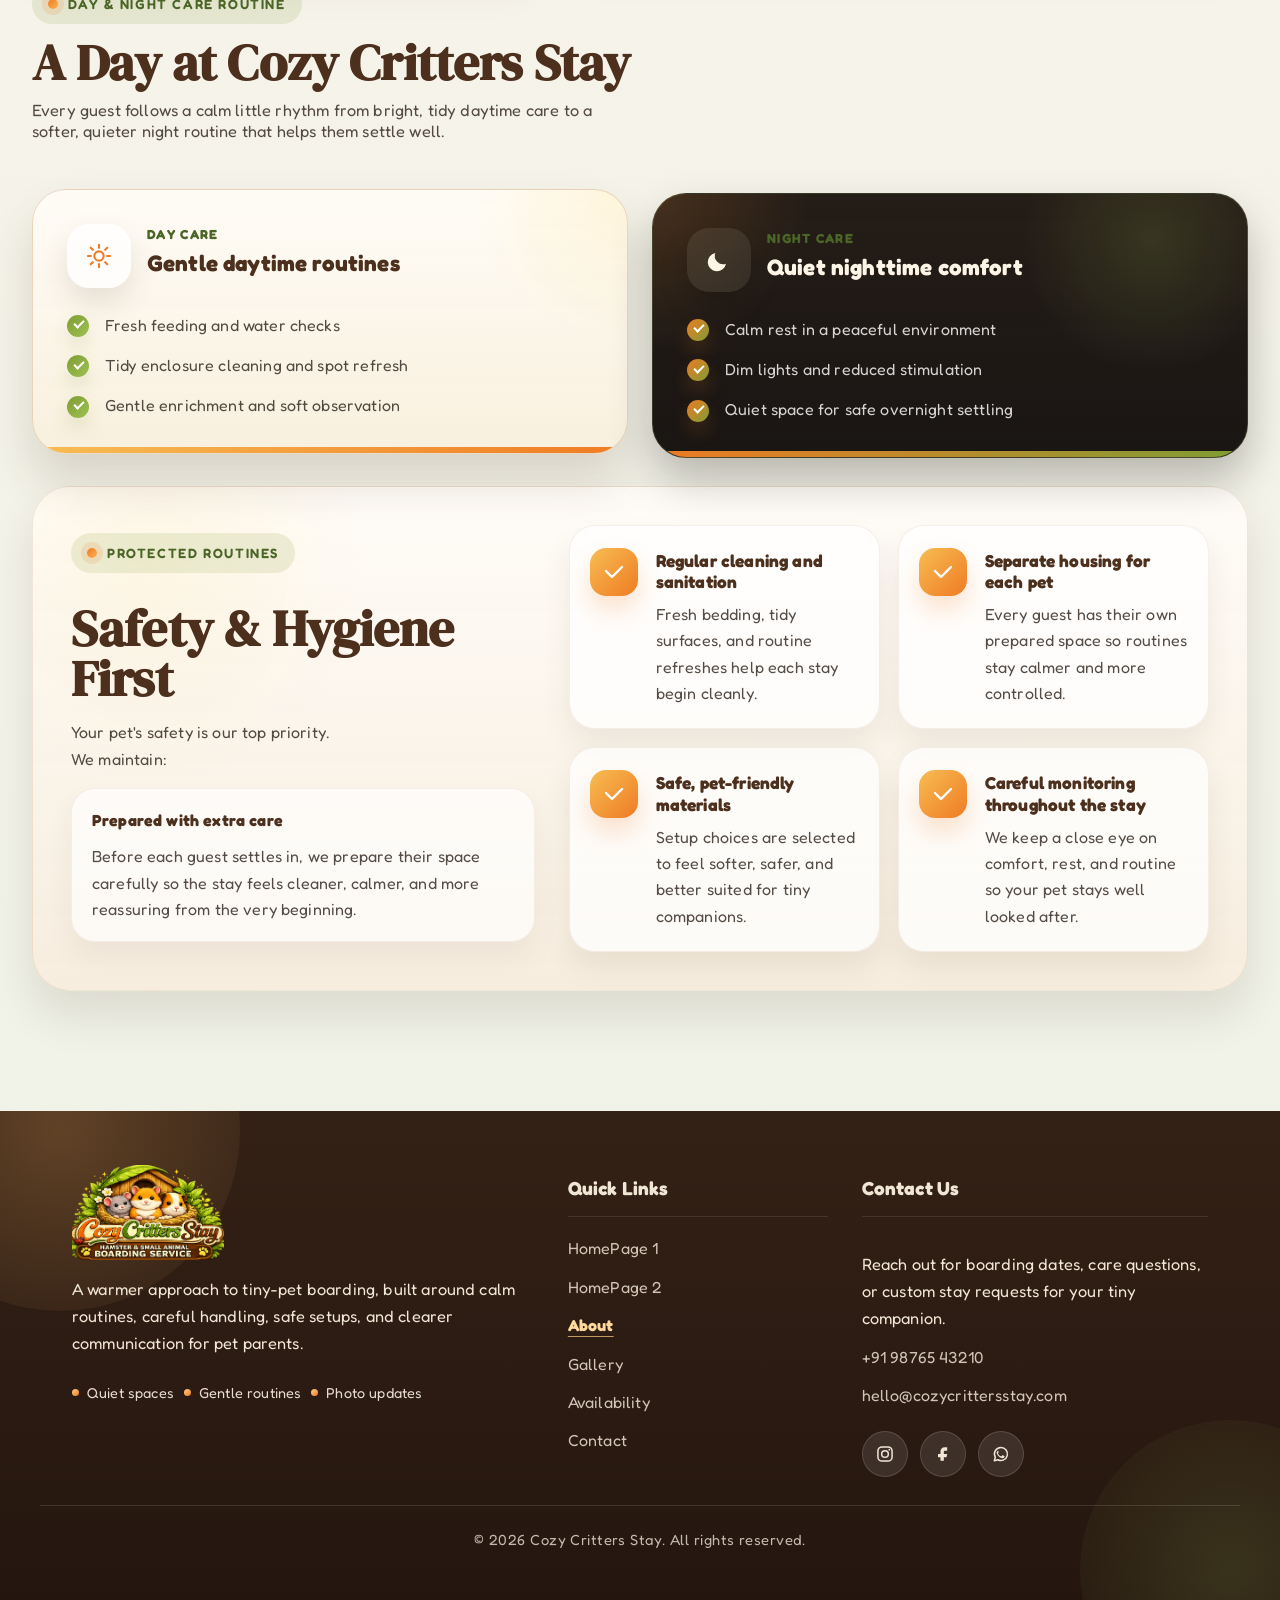
==== commit b365782c: "Add files via upload" ====
--- a/about.html
+++ b/about.html
@@ -15,7 +15,7 @@
     rel="stylesheet"
   >
   <script src="js/mode-bootstrap.js"></script>
-  <link rel="stylesheet" href="css/style.css?v=20260508-nav-state-fix">
+  <link rel="stylesheet" href="css/style.css?v=20260508-rtl-green-lock">
   <link rel="icon" type="image/png" href="image/logo.png">
   <link rel="apple-touch-icon" href="image/logo.png">
 </head>
--- a/css/style.css
+++ b/css/style.css
@@ -17030,4 +17030,47 @@
 :root:not([dir="rtl"]) body.daily-care-page .daily-care-page-banner__kicker,
 :root:not([dir="rtl"]) body.daily-care-page .daily-care-page-banner__crumbs {
   justify-content: center !important;
-}
+}
+
+/* ===== NAV BUTTON STATE CLEANUP ===== */
+.nav-main > a:hover,
+.nav-main > a:focus-visible,
+.nav-dropdown:hover > summary,
+.nav-dropdown:focus-within > summary,
+.nav-dropdown[open] > summary {
+  background: rgba(239, 123, 35, 0.12) !important;
+  color: var(--ink) !important;
+  border-color: rgba(239, 123, 35, 0.18) !important;
+  box-shadow: inset 0 0 0 1px rgba(239, 123, 35, 0.16) !important;
+  transform: translateY(-2px);
+}
+
+.nav-main > a.active,
+.nav-main > a[aria-current="page"],
+.nav-dropdown--active > summary,
+.nav-pill.is-current {
+  color: var(--white) !important;
+  background: linear-gradient(135deg, var(--apricot), #ff9b34) !important;
+  border-color: transparent !important;
+  box-shadow: 0 14px 26px rgba(239, 123, 35, 0.24) !important;
+}
+
+.nav-mode-button.is-active {
+  color: var(--apricot) !important;
+  background: var(--toggle-bg) !important;
+  border-color: rgba(239, 123, 35, 0.34) !important;
+  box-shadow: 0 0 0 4px rgba(239, 123, 35, 0.08) !important;
+}
+
+.nav-mode-button[data-mode-toggle="theme"].is-active .nav-mode-icon--active svg,
+.nav-mode-button[data-mode-toggle="theme"].is-active .nav-mode-icon--active svg path {
+  color: currentColor !important;
+  fill: currentColor !important;
+  stroke: none !important;
+}
+
+:root[data-theme="dark"] .nav-mode-button.is-active {
+  color: #ffb56c !important;
+  border-color: rgba(255, 157, 63, 0.42) !important;
+  box-shadow: 0 0 0 4px rgba(255, 157, 63, 0.12) !important;
+}
